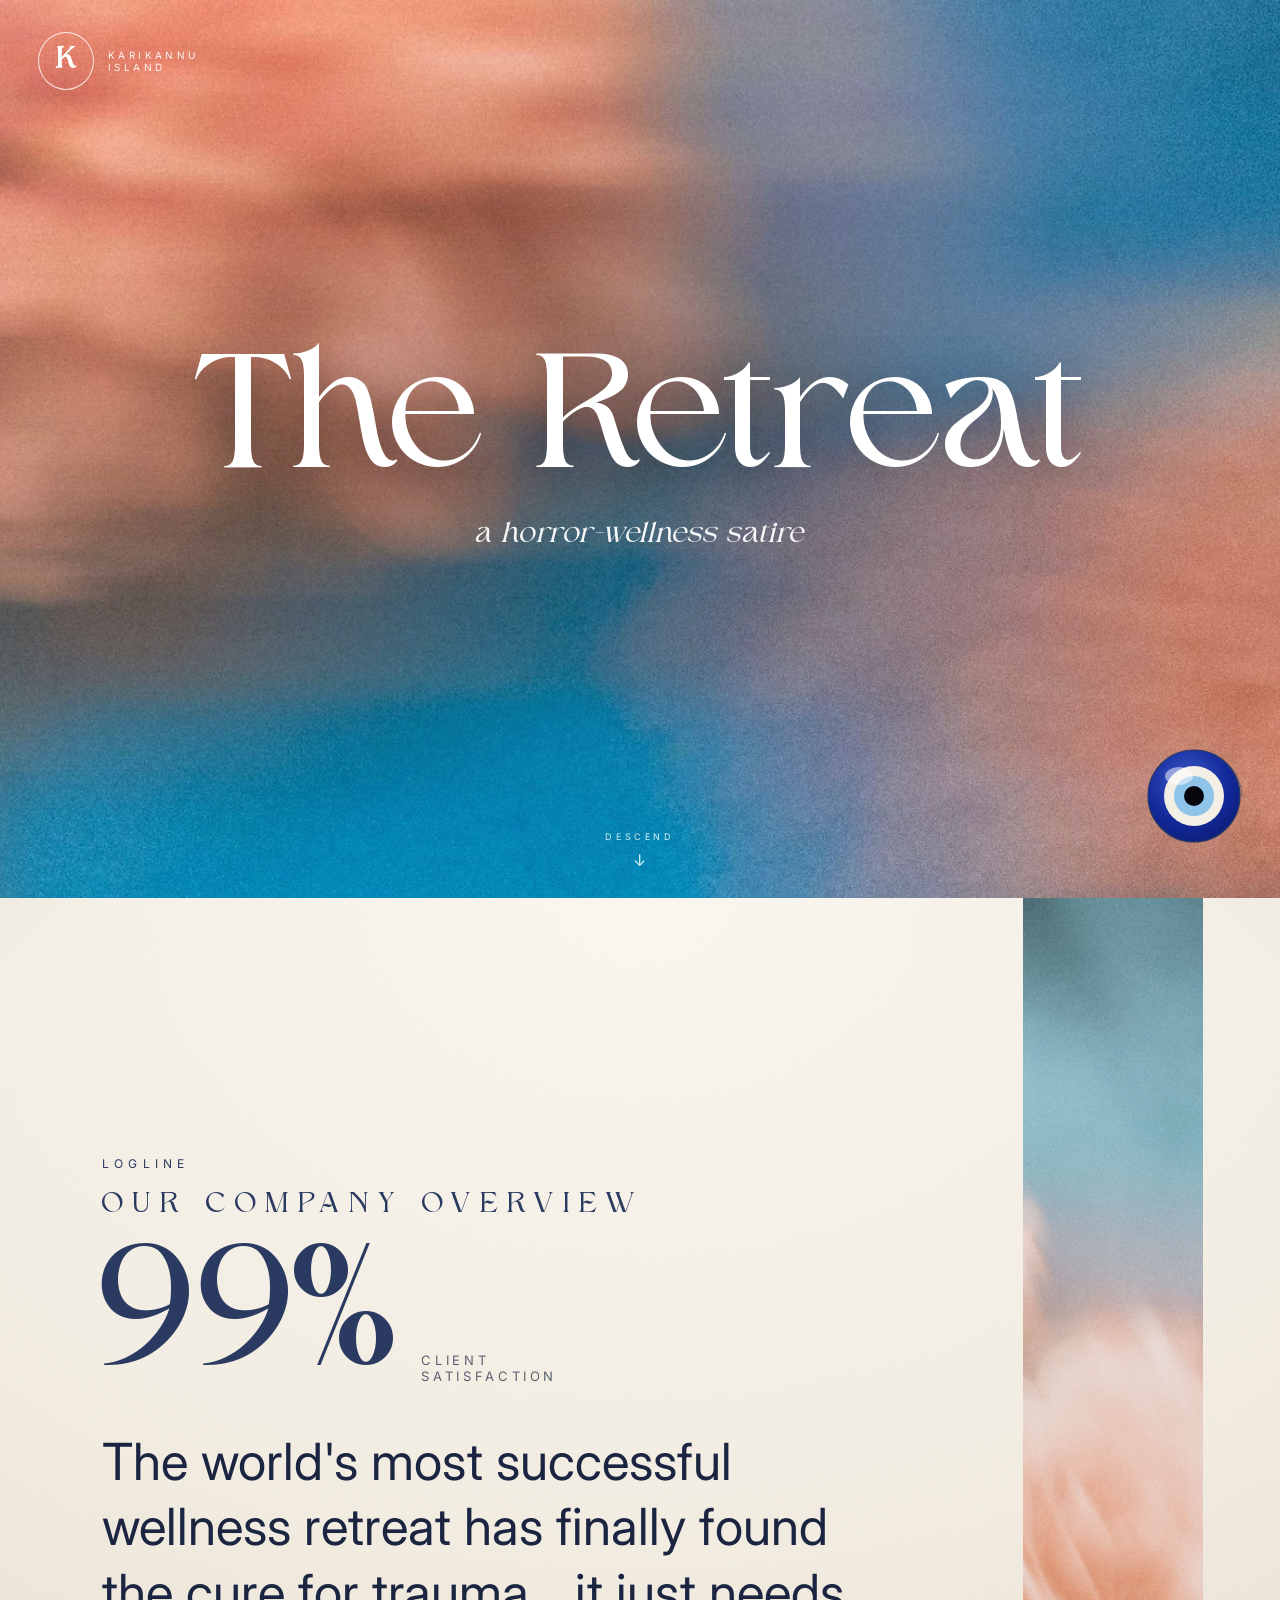
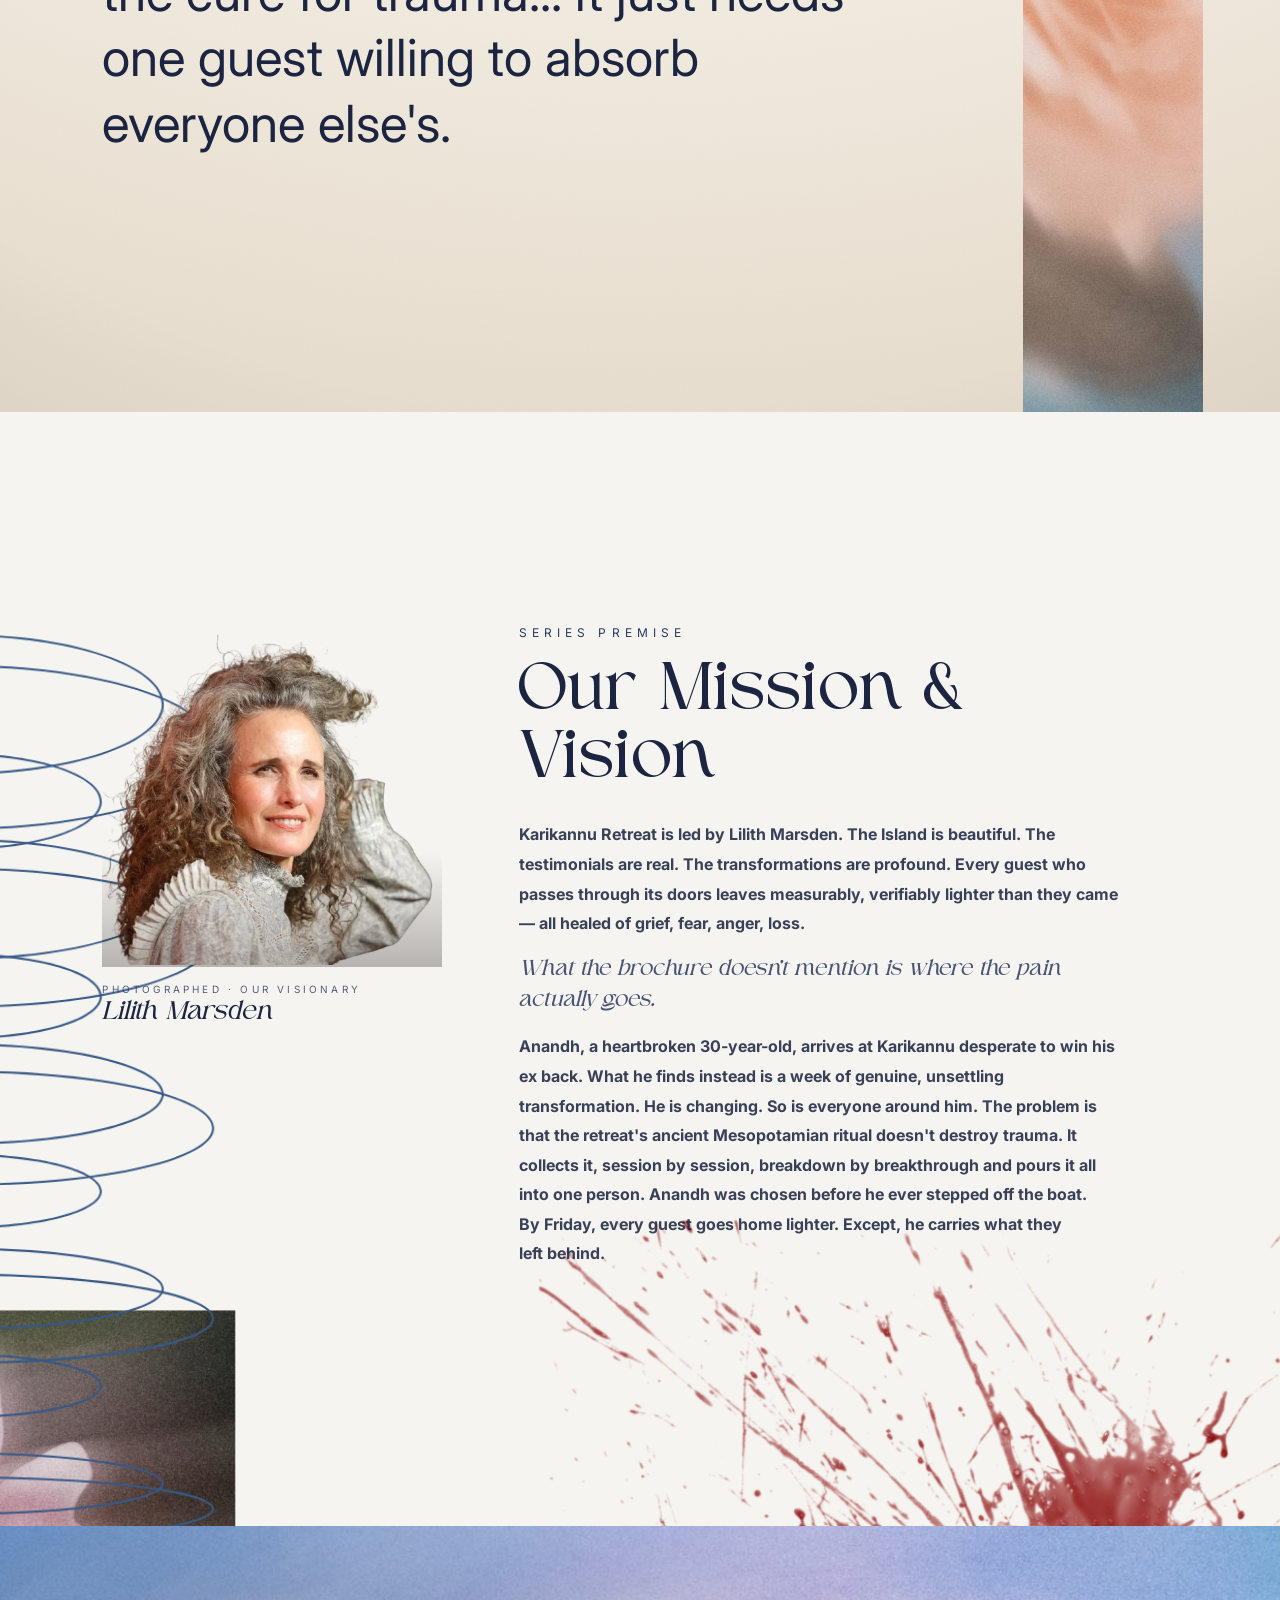
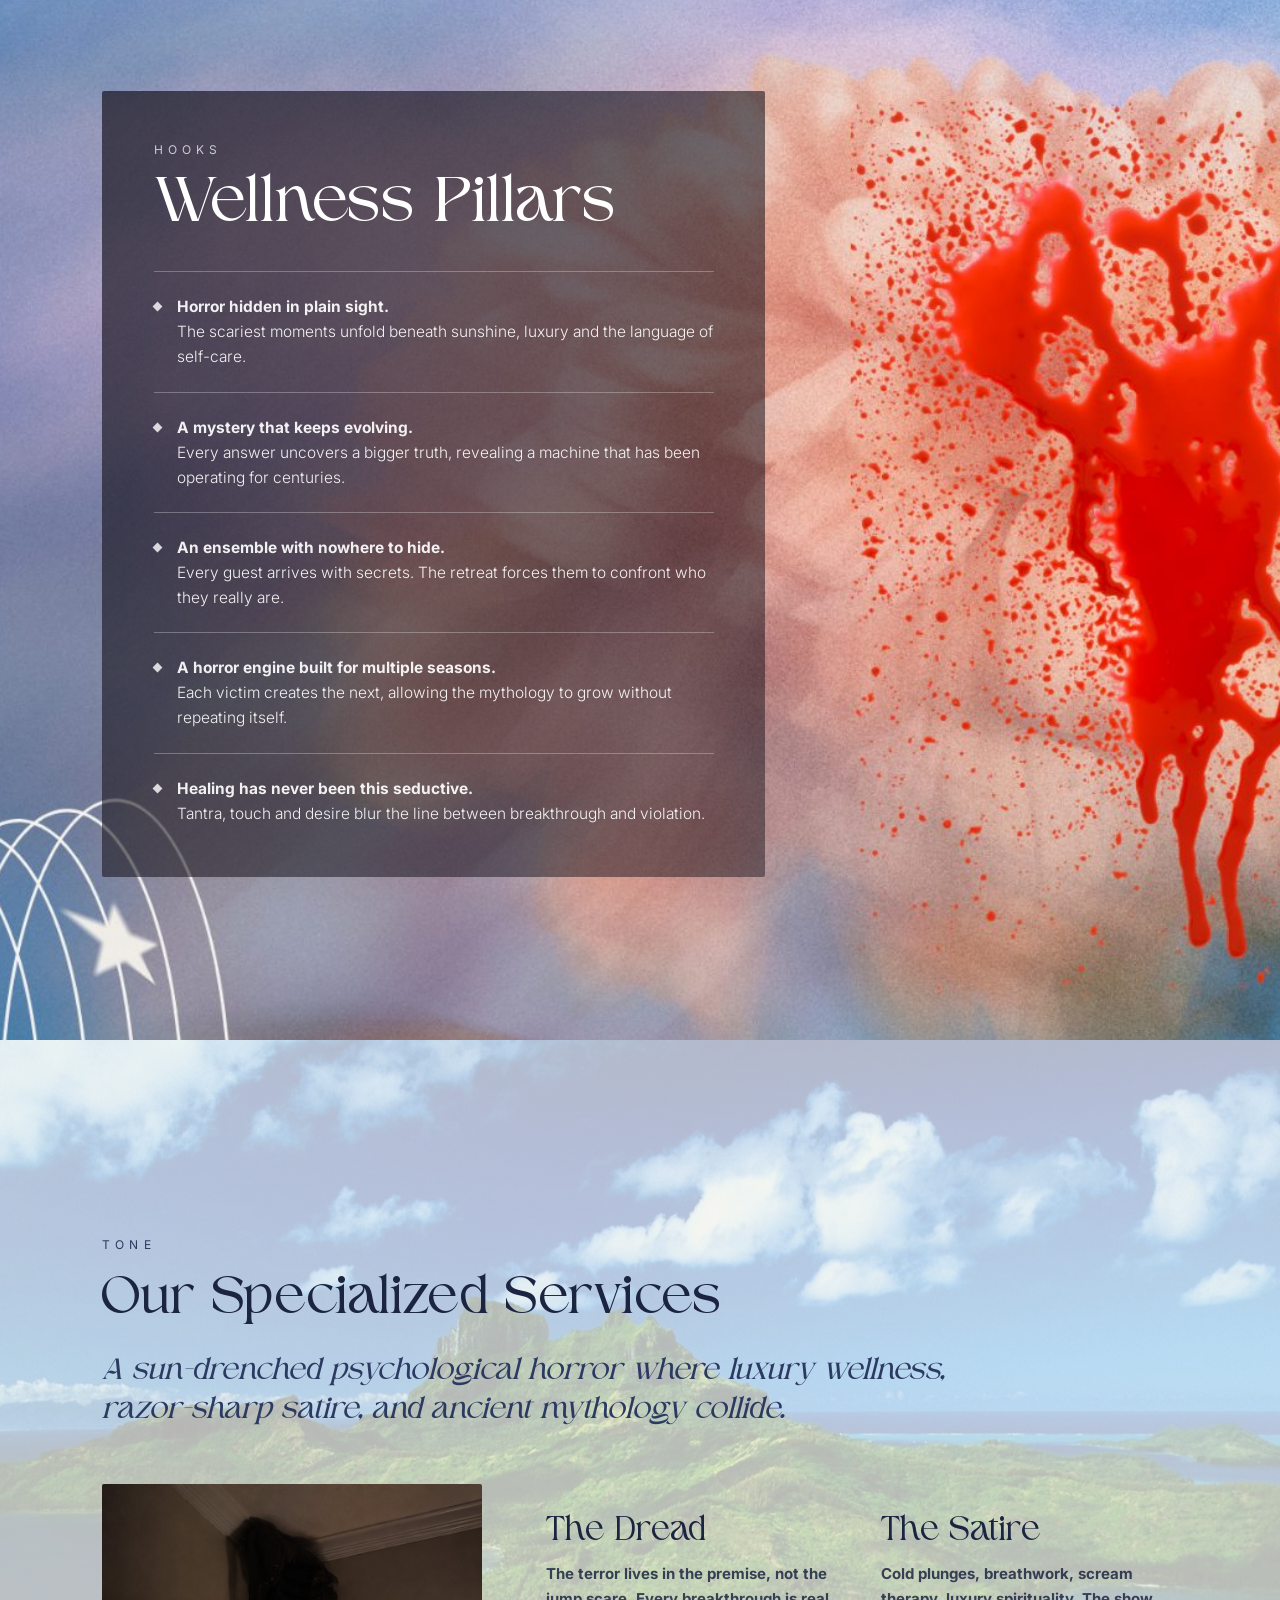
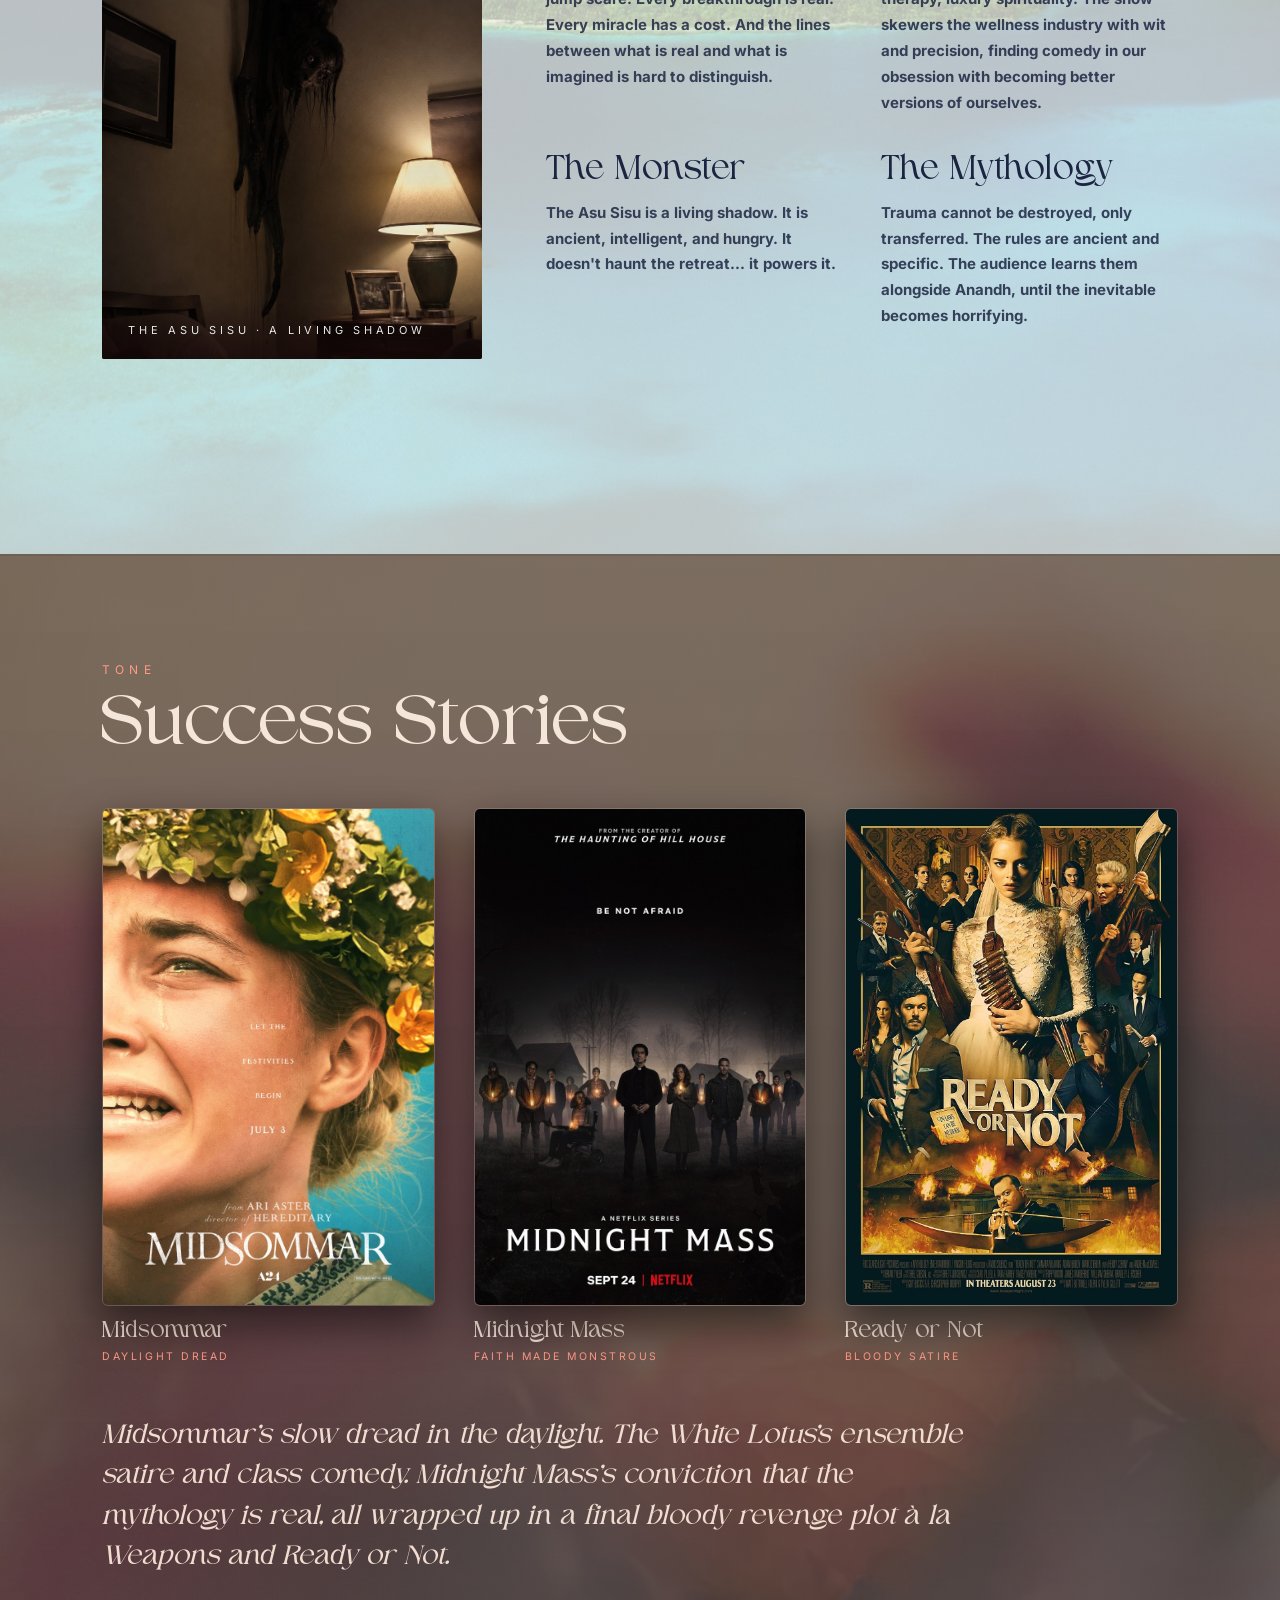
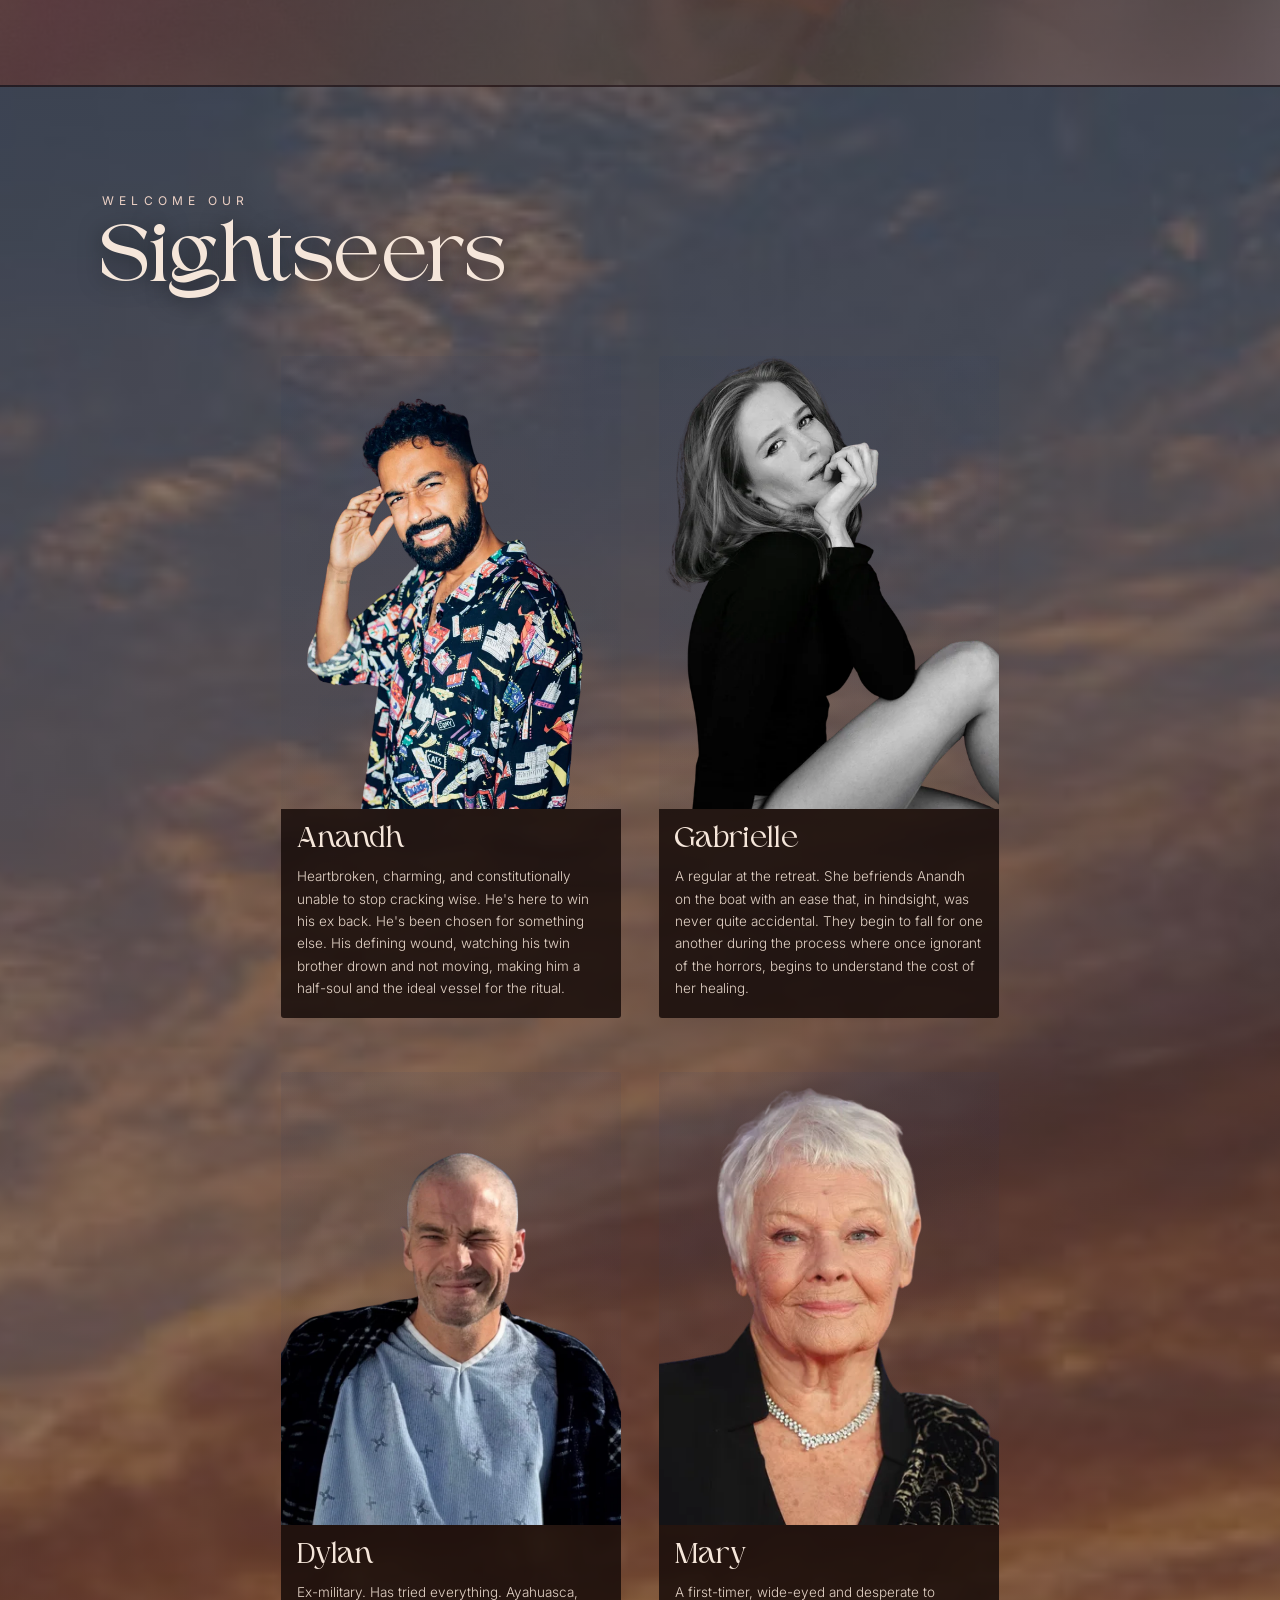
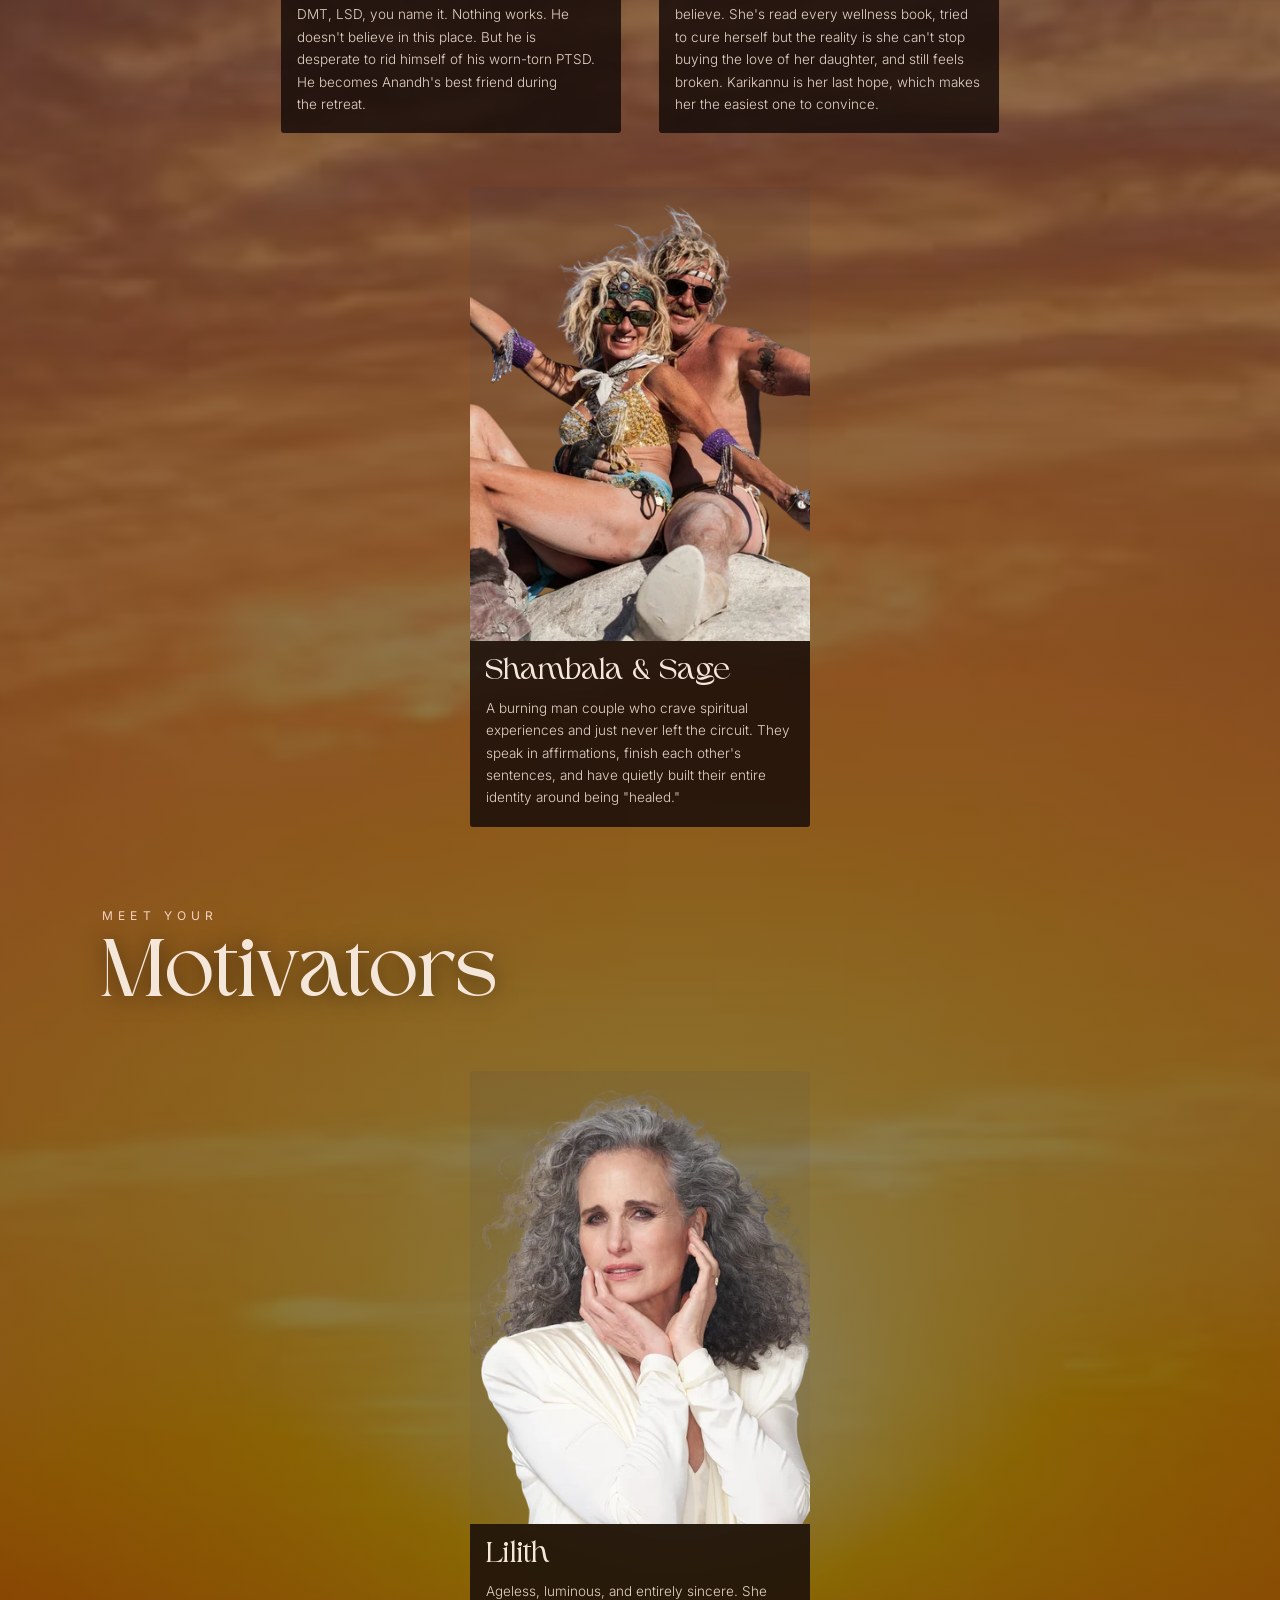
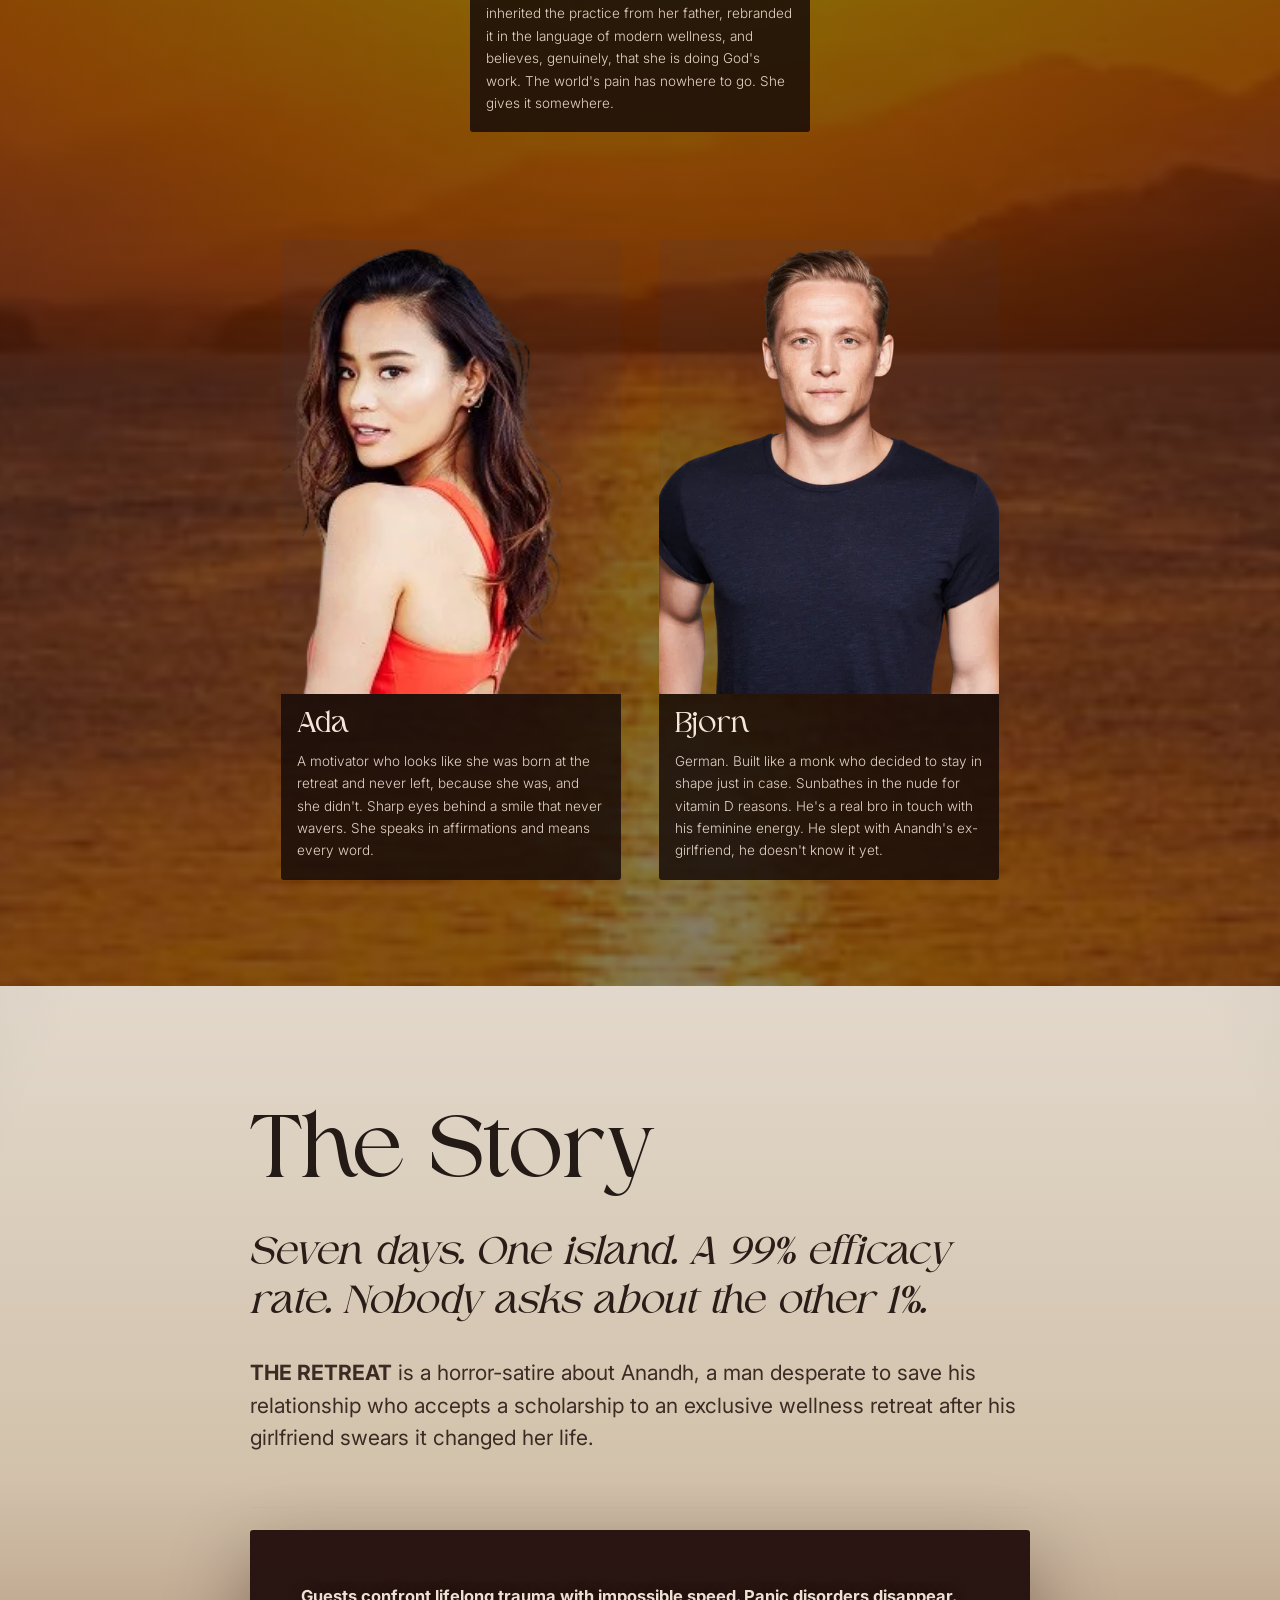
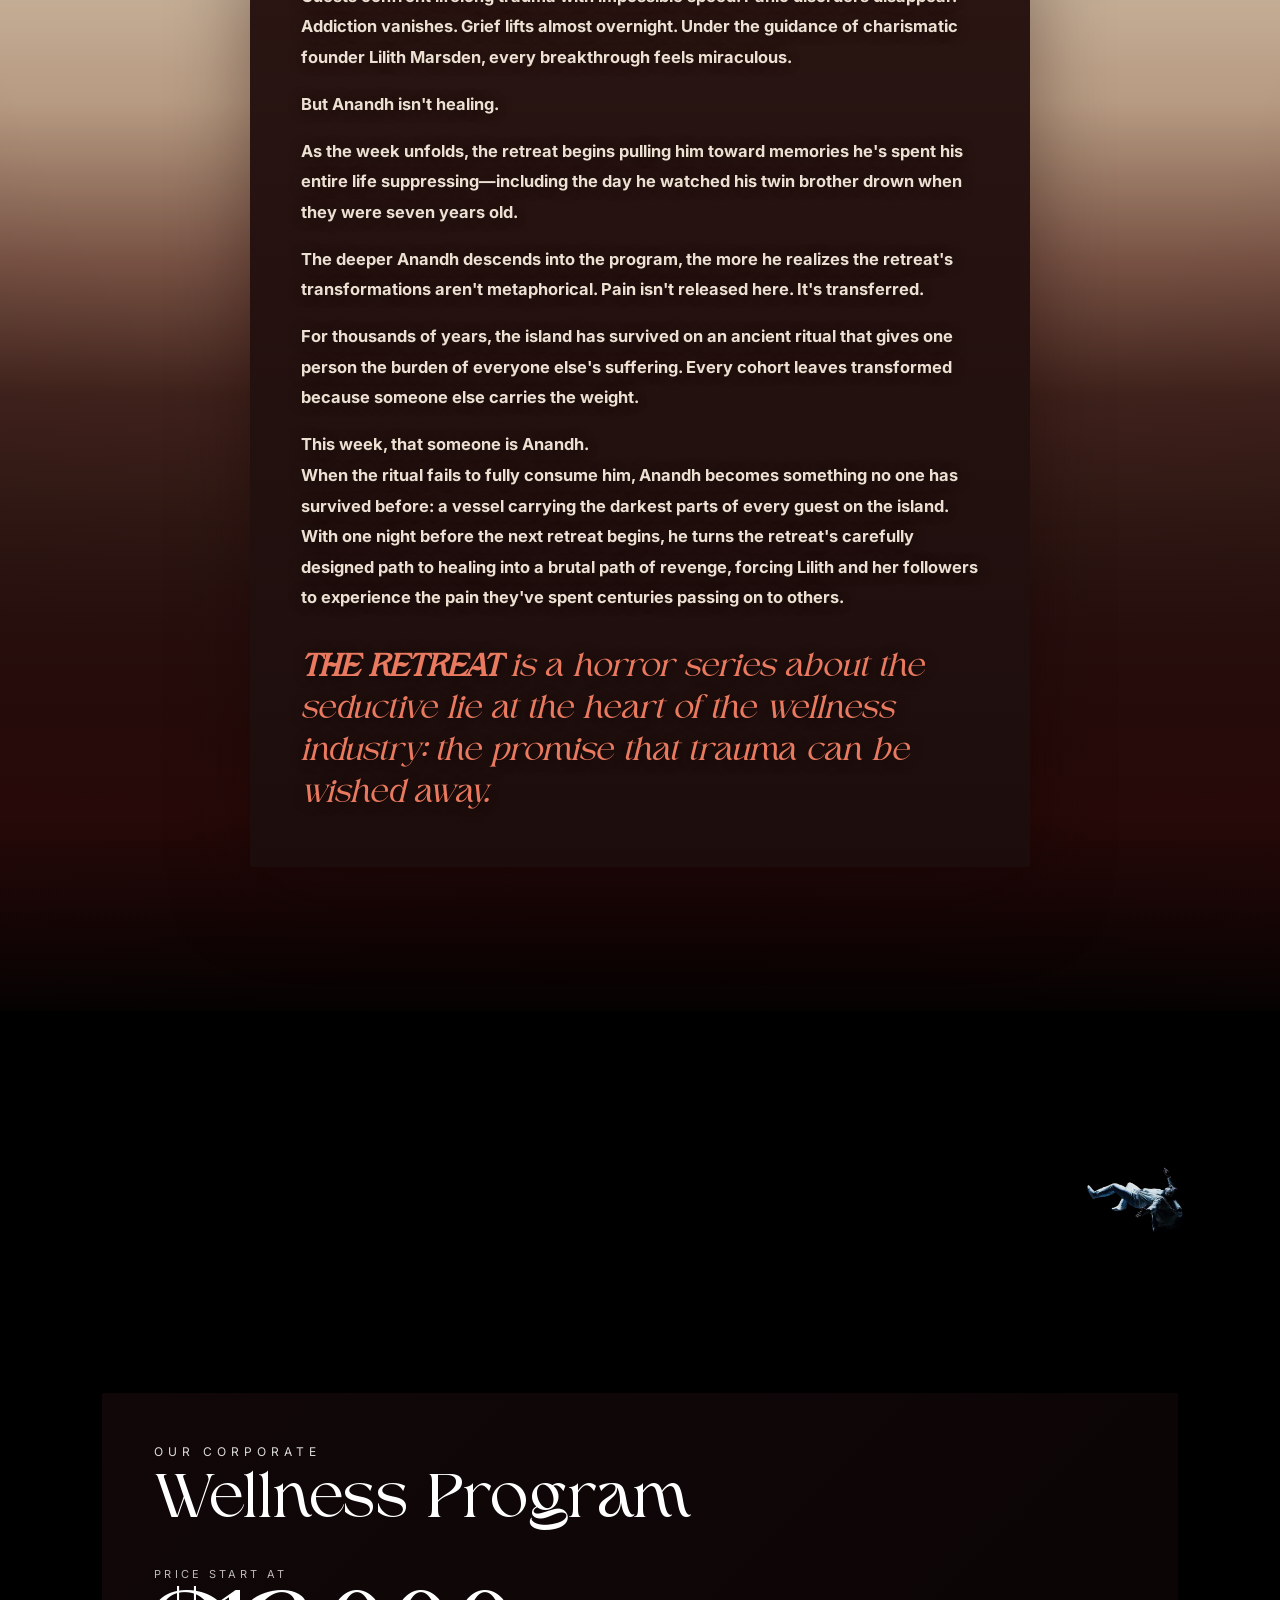
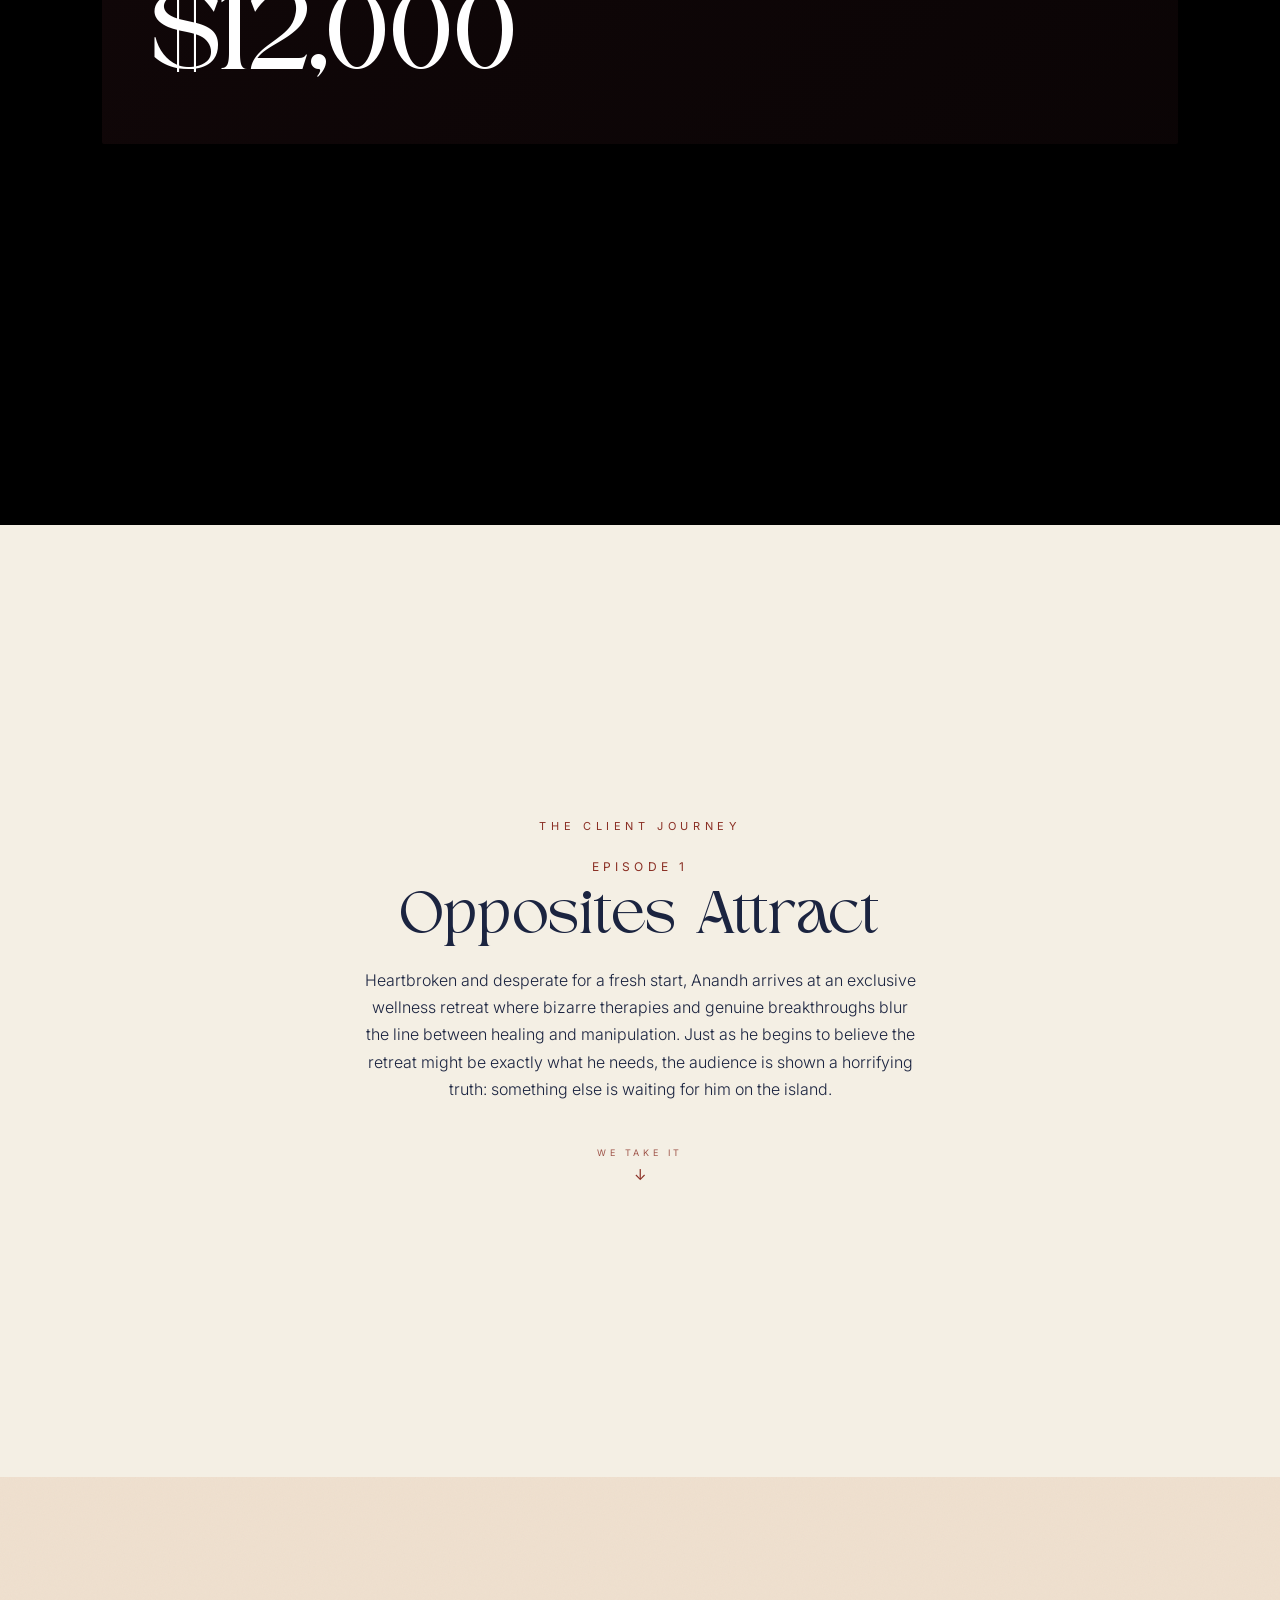
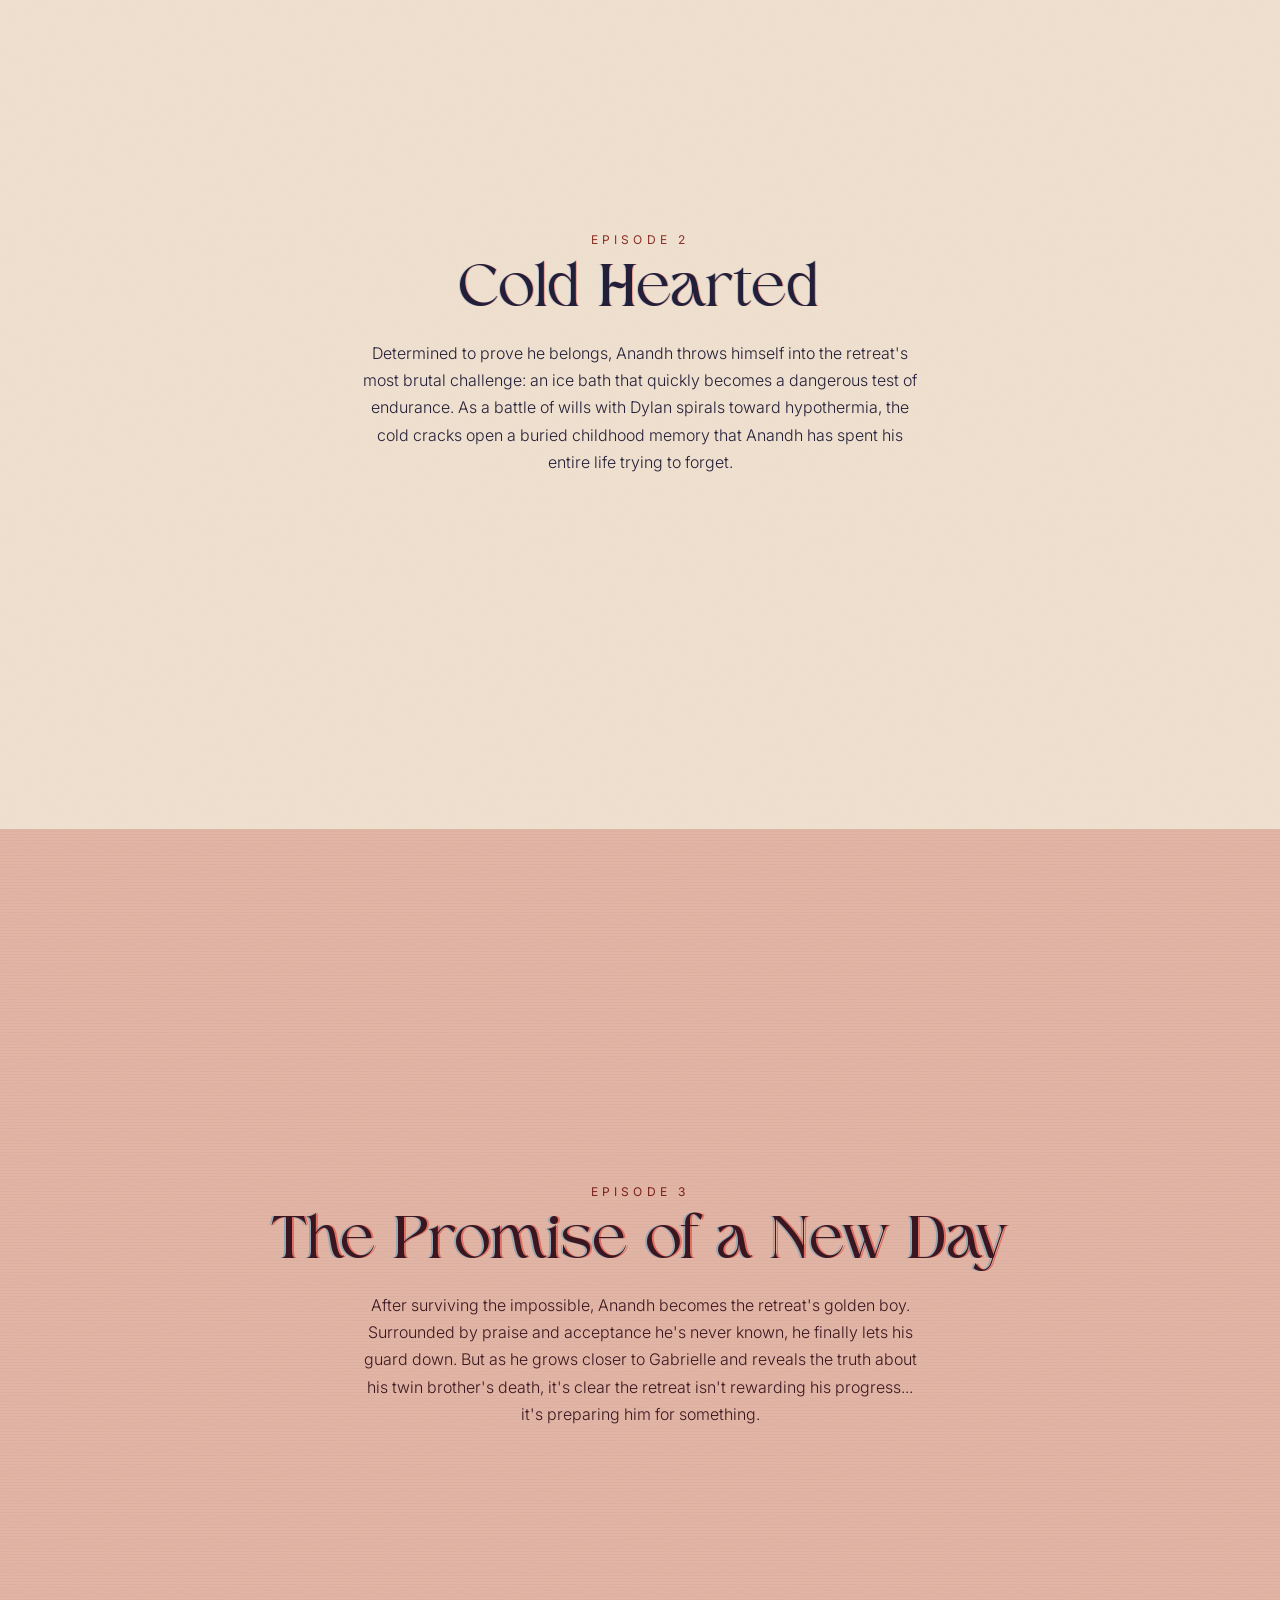
==== site/index.html @ de75176c "Design update v9: drop backdrop-filter sitewide for solid panels, switch photos to WebP, transform-b" ====
<!DOCTYPE html>
<html lang="en">
<head>
<meta charset="utf-8">
<meta name="viewport" content="width=device-width, initial-scale=1">
<title>The Retreat — a horror-wellness satire</title>
<meta name="description" content="The Retreat: a horror-wellness satire. Karikannu Island promises the cure for trauma — it just needs one guest willing to absorb everyone else's.">
<link rel="preconnect" href="https://fonts.googleapis.com">
<link rel="preconnect" href="https://fonts.gstatic.com" crossorigin>
<link href="https://fonts.googleapis.com/css2?family=Inter:wght@300;400;500;600&display=swap" rel="stylesheet">
<link rel="stylesheet" href="css/style.css">
</head>
<body>

<div id="page" style="position:relative; overflow-x:hidden; font-family:'Inter',sans-serif; color:var(--ink); --ink:#1b2440; --accent:#2b3a60; --line:rgba(43,58,96,0.22);">

  <!-- ATMOSPHERE (all behind sections; images stay pristine) -->
  <div data-bg style="position:fixed; inset:0; z-index:-10; background:#f6f4f0;"></div>
  <div data-glow style="position:fixed; inset:0; z-index:-9; pointer-events:none; opacity:0; background:radial-gradient(130% 100% at 50% 78%, rgba(190,26,22,.62), transparent 66%);"></div>
  <div data-progress style="position:fixed; top:0; left:0; height:3px; width:100%; transform:scaleX(0); transform-origin:left center; z-index:60; background:linear-gradient(90deg, #2b3a60, #8a1414 58%, #e6231a); box-shadow:0 0 12px rgba(230,30,20,.5); transition:transform .12s linear; pointer-events:none;"></div>
  <div data-grain style="position:fixed; inset:0; z-index:-8; pointer-events:none; opacity:.09; background-image:url(&quot;data:image/svg+xml,%3Csvg xmlns='http://www.w3.org/2000/svg' width='140' height='140'%3E%3Cfilter id='n'%3E%3CfeTurbulence type='fractalNoise' baseFrequency='0.85' numOctaves='2'/%3E%3C/filter%3E%3Crect width='100%25' height='100%25' filter='url(%23n)' opacity='0.55'/%3E%3C/svg%3E&quot;);"></div>

  <!-- FIXED EVIL-EYE : spiral rings + star, pupil tracks cursor, escalates to blood -->
  <div data-eyewrap style="position:fixed; right:26px; bottom:26px; z-index:50; display:flex; flex-direction:column; align-items:center; gap:8px; pointer-events:none;">
    <svg data-eye viewBox="0 0 120 120" width="120" height="120" style="display:block; overflow:visible;">
      <defs>
        <clipPath id="ret2-disc"><circle cx="60" cy="60" r="46"></circle></clipPath>
        <radialGradient id="ret2-cobalt" cx="0.42" cy="0.34" r="0.9">
          <stop offset="0" stop-color="#3d59cc"></stop>
          <stop offset="0.5" stop-color="#12299a"></stop>
          <stop offset="1" stop-color="#0a1560"></stop>
        </radialGradient>
        <radialGradient id="ret2-cobaltred" cx="0.42" cy="0.34" r="0.9">
          <stop offset="0" stop-color="#8a1414"></stop>
          <stop offset="0.5" stop-color="#4d0a0a"></stop>
          <stop offset="1" stop-color="#260404"></stop>
        </radialGradient>
      </defs>
      <!-- faint spiral orbit (deck motif), escalates -->
      <g data-eyespin style="transform-origin:60px 60px; animation:ret2-spin 120s linear infinite; opacity:0.5;">
        <path d="M65.00 60.00 L65.14 60.50 L65.23 61.02 L65.27 61.57 L65.24 62.13 L65.16 62.71 L65.01 63.28 L64.80 63.86 L64.52 64.42 L64.18 64.96 L63.78 65.48 L63.31 65.96 L62.79 66.40 L62.21 66.80 L61.58 67.14 L60.90 67.43 L60.18 67.64 L59.43 67.79 L58.66 67.86 L57.86 67.86 L57.05 67.77 L56.24 67.60 L55.44 67.34 L54.65 67.00 L53.89 66.57 L53.16 66.06 L52.48 65.47 L51.84 64.80 L51.27 64.06 L50.76 63.25 L50.33 62.38 L49.98 61.46 L49.72 60.50 L49.55 59.49 L49.49 58.47 L49.53 57.42 L49.67 56.36 L49.92 55.31 L50.27 54.28 L50.74 53.27 L51.31 52.30 L51.98 51.37 L52.75 50.51 L53.61 49.71 L54.56 48.99 L55.59 48.37 L56.69 47.84 L57.85 47.41 L59.06 47.10 L60.32 46.90 L61.60 46.83 L62.90 46.88 L64.20 47.07 L65.50 47.38 L66.77 47.82 L68.01 48.40 L69.20 49.10 L70.32 49.92 L71.38 50.86 L72.34 51.91 L73.21 53.06 L73.97 54.31 L74.62 55.64 L75.13 57.04 L75.51 58.50 L75.75 60.00 L75.84 61.54 L75.78 63.09 L75.57 64.65 L75.20 66.19 L74.68 67.70 L74.00 69.17 L73.18 70.59 L72.22 71.93 L71.12 73.18 L69.89 74.32 L68.54 75.35 L67.08 76.26 L65.53 77.02 L63.90 77.64 L62.20 78.10 L60.44 78.39 L58.66 78.51 L56.85 78.46 L55.04 78.23 L53.24 77.82 L51.48 77.23 L49.77 76.47 L48.13 75.54 L46.57 74.44 L45.12 73.19 L43.78 71.79 L42.57 70.25 L41.52 68.59 L40.62 66.82 L39.89 64.96 L39.34 63.02 L38.98 61.02 L38.82 58.98 L38.85 56.91 L39.09 54.85 L39.53 52.80 L40.17 50.78 L41.01 48.83 L42.04 46.95 L43.26 45.17 L44.66 43.50 L46.22 41.97 L47.94 40.58 L49.79 39.36 L51.78 38.31 L53.86 37.46 L56.04 36.81 L58.28 36.37 L60.58 36.15 L62.90 36.16 L65.22 36.39 L67.52 36.84 L69.79 37.52 L71.99 38.43 L74.11 39.55 L76.13 40.88 L78.02 42.41 L79.76 44.13 L81.34 46.02 L82.73 48.07 L83.93 50.26 L84.92 52.56 L85.68 54.97 L86.21 57.46 L86.50 60.00 L86.54 62.57 L86.33 65.15 L85.87 67.72 L85.16 70.24 L84.20 72.70 L83.00 75.07 L81.56 77.32 L79.91 79.43 L78.05 81.39 L75.99 83.17 L73.76 84.75 L71.38 86.11 L68.85 87.25 L66.22 88.14 L63.49 88.77 L60.70 89.14 L57.88 89.23 L55.04 89.06 L52.21 88.60 L49.43 87.87 L46.72 86.87 L44.10 85.60 L41.60 84.08 L39.25 82.31 L37.07 80.31 L35.08 78.10 L33.31 75.70 L31.77 73.12 L30.48 70.39 L29.45 67.53 L28.70 64.57 L28.24 61.54 L28.08 58.46 L28.21 55.36 L28.65 52.27 L29.39 49.23 L30.42 46.25 L31.74 43.38 L33.34 40.63 L35.21 38.04 L37.34 35.63 L39.69 33.42 L42.27 31.45 L45.03 29.72 L47.96 28.26 L51.04 27.09 L54.23 26.22 L57.51 25.65 L60.84 25.41 L64.19 25.48 L67.54 25.89 L70.85 26.62 L74.08 27.67 L77.22 29.03 L80.22 30.70 L83.06 32.67 L85.71 34.90 L88.14 37.40 L90.33 40.13 L92.25 43.07 L93.89 46.20 L95.22 49.49 L96.23 52.91 L96.91 56.42 L97.25 60.00 L97.24 63.61 L96.88 67.22 L96.17 70.79 L95.11 74.30 L93.72 77.70 L91.99 80.96 L89.95 84.05 L87.60 86.94 L84.98 89.61 L82.10 92.02 L78.99 94.15 L75.67 95.97 L72.18 97.47 L68.54 98.63 L64.79 99.44 L60.96 99.88 L57.10 99.96 L53.23 99.65 L49.39 98.97 L45.62 97.92 L41.95 96.51 L38.43 94.73 L35.07 92.62 L31.93 90.18 L29.02 87.44 L26.39 84.42 L24.04 81.15 L22.02 77.65 L20.34 73.96 L19.02 70.10 L18.07 66.12 L17.51 62.06 L17.34 57.94 L17.58 53.81 L18.21 49.70 L19.25 45.66 L20.67 41.72 L22.47 37.93 L24.65 34.31 L27.17 30.91 L30.01 27.76 L33.17 24.88 L36.59 22.32 L40.27 20.08 L44.15 18.21 L48.22 16.72 L52.42 15.62 L56.73 14.93 L61.10 14.66 L65.49 14.81 L69.86 15.39 L74.17 16.39 L78.38 17.81 L82.44 19.64 L86.33 21.86 L89.99 24.45 L93.40 27.40 L96.52 30.67 L99.32 34.24 L101.77 38.08 L103.84 42.15 L105.52 46.42 L106.78 50.84 L107.61 55.38 L108.00 60.00" fill="none" stroke="var(--accent)" stroke-width="1" stroke-linecap="round"></path>
      </g>
      <!-- calm nazar bead (blue) -->
      <circle cx="60" cy="60" r="46" fill="url(#ret2-cobalt)"></circle>
      <circle cx="60" cy="60" r="30" fill="#f3efe4"></circle>
      <circle cx="60" cy="60" r="20" fill="#8ec3ea"></circle>
      <!-- evil nazar (blood) crossfades in on scroll -->
      <g data-eyered opacity="0">
        <circle cx="60" cy="60" r="46" fill="url(#ret2-cobaltred)"></circle>
        <circle cx="60" cy="60" r="30" fill="#e7cabf"></circle>
        <circle cx="60" cy="60" r="20" fill="#cc2620"></circle>
      </g>
      <!-- cracks radiate over the iris as it turns evil -->
      <g clip-path="url(#ret2-disc)">
        <g data-veins stroke="#6e0c0c" stroke-width="0.9" fill="none" stroke-linecap="round" opacity="0">
          <path d="M60 60 L33 39"></path>
          <path d="M60 60 L89 41"></path>
          <path d="M60 60 L86 85"></path>
          <path d="M60 60 L35 83"></path>
          <path d="M60 60 L61 29"></path>
          <path d="M60 60 L30 62"></path>
          <path d="M60 60 L91 64"></path>
        </g>
      </g>
      <!-- pupil : follows the cursor, dilates as it turns evil -->
      <g data-pupil="12" style="transition:transform .16s ease-out;">
        <circle data-eyestar cx="60" cy="60" r="10" fill="#06070c" style="transform-origin:60px 60px;"></circle>
      </g>
      <!-- glass sheen + rim -->
      <ellipse cx="45" cy="40" rx="14" ry="9" fill="rgba(255,255,255,0.5)"></ellipse>
      <circle cx="60" cy="60" r="46" fill="none" stroke="var(--accent)" stroke-width="1.2"></circle>
    </svg>
    <div data-eyelabel style="font-family:'Inter',sans-serif; font-size:8px; letter-spacing:.4em; text-transform:uppercase; color:var(--accent); opacity:0;">it watches</div>
  </div>

  <!-- ░░ 01 · COVER ░░ -->
  <section data-screen-label="01 Cover" style="position:relative; min-height:100vh; display:flex; align-items:center; justify-content:center; overflow:hidden;">
    <img src="assets/hero-opt.jpg" alt="" style="position:absolute; inset:0; width:100%; height:100%; object-fit:cover;">
    <div style="position:absolute; inset:0; background:radial-gradient(80% 70% at 50% 50%, rgba(24,20,32,.32), rgba(24,20,32,.05) 60%, transparent 78%);"></div>
    <!-- K logo mark, top-left -->
    <div style="position:absolute; top:32px; left:38px; z-index:3; display:flex; align-items:center; gap:14px;">
      <span style="display:flex; align-items:center; justify-content:center; width:54px; height:54px; border:1.4px solid rgba(255,255,255,.82); border-radius:50%; font-family:'Higuen',serif; font-weight:600; font-size:31px; color:#fff; line-height:1; padding-bottom:2px;">K</span>
      <span style="font-family:'Inter',sans-serif; font-size:10px; letter-spacing:.34em; text-transform:uppercase; color:rgba(255,255,255,.9);">Karikannu<br>island</span>
    </div>
    <div data-reveal style="position:relative; z-index:2; text-align:center; padding:24px; color:#fff;">
      <h1 style="font-family:'Higuen',serif; font-weight:500; font-size:clamp(64px,13vw,168px); line-height:.9; margin:0; text-shadow:0 3px 40px rgba(20,14,24,.4);">The Retreat</h1>
      <div style="font-family:'Higuen',serif; font-style:italic; font-size:clamp(18px,2.6vw,28px); letter-spacing:.02em; margin-top:20px; color:rgba(255,255,255,.94);">a horror-wellness satire</div>
    </div>
    <div style="position:absolute; bottom:30px; left:50%; transform:translateX(-50%); z-index:2; display:flex; flex-direction:column; align-items:center; gap:8px; animation:ret2-drift 2.6s ease-in-out infinite; color:#fff;">
      <span style="font-family:'Inter',sans-serif; font-size:9px; letter-spacing:.4em; text-transform:uppercase; opacity:.85;">DESCEND</span>
      <span style="font-size:16px; opacity:.85;">↓</span>
    </div>
  </section>

  <!-- ░░ 02 · OUR COMPANY OVERVIEW ░░ -->
  <section data-screen-label="02 Overview" style="position:relative; min-height:100vh; display:flex; align-items:center; padding:clamp(90px,12vh,150px) 8vw; background:radial-gradient(120% 100% at 50% 0%, #faf7f1 0%, #f2ece1 60%, #e7ddce 100%);">
    <div style="position:absolute; top:0; right:6vw; width:min(20vw,180px); height:100%; overflow:hidden; opacity:.9;">
      <img src="assets/floral-peach-tall-opt.jpg" alt="" style="width:100%; height:100%; object-fit:cover;">
    </div>
    <div style="position:absolute; inset:0; z-index:0; pointer-events:none; background:radial-gradient(120% 95% at 50% 45%, transparent 58%, rgba(40,22,20,.13));"></div>
    <div style="position:absolute; inset:0; z-index:0; pointer-events:none; mix-blend-mode:multiply; opacity:.05; background-image:url(&quot;data:image/svg+xml,%3Csvg xmlns='http://www.w3.org/2000/svg' width='140' height='140'%3E%3Cfilter id='n'%3E%3CfeTurbulence type='fractalNoise' baseFrequency='0.85' numOctaves='2'/%3E%3C/filter%3E%3Crect width='100%25' height='100%25' filter='url(%23n)' opacity='0.55'/%3E%3C/svg%3E&quot;);"></div>
    <div data-reveal style="max-width:760px; position:relative; z-index:1;">
      <div style="font-family:'Inter',sans-serif; font-size:12px; letter-spacing:.42em; text-transform:uppercase; color:var(--accent); margin-bottom:18px;">Logline</div>
      <div style="font-family:Higuen; font-size:clamp(18px,4.4vw,30px); letter-spacing:.3em; text-transform:uppercase; color:var(--accent); margin-bottom:28px;">Our Company Overview</div>
      <div style="display:flex; align-items:baseline; gap:22px; margin-bottom:34px; flex-wrap:wrap;">
        <span style="font-family:'Higuen',serif; font-weight:500; font-size:clamp(90px,14vw,180px); line-height:.82; color:var(--accent);">99%</span>
        <span style="font-family:'Inter',sans-serif; font-size:13px; letter-spacing:.28em; text-transform:uppercase; color:var(--ink); opacity:.7;">Client<br>Satisfaction</span>
      </div>
      <p style="font-family:'Inter',sans-serif; font-weight:400; font-size:clamp(28px,4vw,52px); line-height:1.28; margin:0; color:var(--ink); text-wrap:pretty;">The world's most successful wellness retreat has finally found the cure for trauma... it just needs one guest willing to absorb everyone else's.</p>
    </div>
  </section>

  <!-- ░░ 03 · OUR MISSION & VISION ░░ -->
  <section data-screen-label="03 Mission" style="position:relative; min-height:100vh; display:flex; align-items:center; padding:clamp(90px,12vh,150px) 8vw; background:url(&quot;img/mission-bg.png&quot;) center / cover no-repeat;">
    <div data-reveal style="display:flex; gap:clamp(40px,6vw,84px); align-items:flex-start; flex-wrap:wrap; max-width:1160px; margin:0 auto; width:100%; position:relative;">
      <div style="flex:0 0 auto; width:min(80vw,340px);">
        <div style="position:relative;">
          <img src="img/lilith-portrait.webp" alt="Lilith Marsden" style="width:100%; display:block; border-radius:2px;">
          <div style="position:absolute; left:0; bottom:-2px; width:100%; height:34%; background:linear-gradient(to top, rgba(20,10,12,.28), transparent);"></div>
        </div>
        <div style="margin-top:18px;">
          <div style="font-family:'Inter',sans-serif; font-size:10px; letter-spacing:.32em; text-transform:uppercase; color:var(--accent); opacity:.8;">Photographed · Our Visionary</div>
          <div style="font-family:'Higuen',serif; font-style:italic; font-size:26px; color:var(--ink); margin-top:4px;">Lilith Marsden</div>
        </div>
      </div>
      <div style="flex:1 1 420px; min-width:min(100%,300px);">
        <div style="font-family:'Inter',sans-serif; font-size:12px; letter-spacing:.42em; text-transform:uppercase; color:var(--accent); margin-bottom:18px;">Series Premise</div>
        <h2 style="font-family:'Higuen',serif; font-weight:500; font-size:clamp(38px,5.4vw,68px); line-height:1; margin:0 0 26px; color:var(--ink);">Our Mission &amp; Vision</h2>
        <div style="font-family:'Inter',sans-serif; font-weight:300; font-size:16px; line-height:1.85; color:var(--ink); opacity:.86; display:flex; flex-direction:column; gap:16px; max-width:600px; text-wrap:pretty;">
          <p style="margin:0;"><b>Karikannu Retreat is led by Lilith Marsden. The Island is beautiful. The testimonials are real. The transformations are profound. Every guest who passes through its doors leaves measurably, verifiably lighter than they came — all healed of grief, fear, anger, loss.</b></p>
          <p style="margin:0; font-family:'Higuen',serif; font-style:italic; font-size:22px; line-height:1.4; opacity:1; color:var(--accent);">What the brochure doesn't mention is where the pain actually goes.</p>
          <p style="margin:0;"><b>Anandh, a heartbroken 30-year-old, arrives at Karikannu desperate to win his ex back. What he finds instead is a week of genuine, unsettling transformation. He is changing. So is everyone around him. The problem is that the retreat's ancient Mesopotamian ritual doesn't destroy trauma. It collects it, session by session, breakdown by breakthrough and pours it all into one person. Anandh was chosen before he ever stepped off the boat. By Friday, every guest goes home lighter. Except, he carries what they left behind.</b></p>
          <p style="margin:0;"><br></p>
        </div>
      </div>
    </div>
  </section>

  <!-- ░░ 04 · WELLNESS PILLARS (full-bleed) ░░ -->
  <section data-screen-label="04 Pillars" style="position:relative; min-height:100vh; display:flex; align-items:center; padding:clamp(90px,12vh,150px) 8vw; overflow:hidden;">
    <img src="assets/bloodyone-opt.jpg" alt="" style="position:absolute; inset:0; width:100%; height:100%; object-fit:cover;">
    <div data-reveal style="position:relative; z-index:2; max-width:640px; background:linear-gradient(135deg, rgba(20,16,26,.68), rgba(20,16,26,.46)); padding:clamp(34px,4vw,54px); border-radius:2px; color:#fff;">
      <div style="font-family:'Inter',sans-serif; font-size:12px; letter-spacing:.42em; text-transform:uppercase; color:rgba(255,255,255,.72); margin-bottom:16px;">HOOKS</div>
      <h2 style="font-family:'Higuen',serif; font-weight:500; font-size:clamp(38px,5.4vw,64px); line-height:1; margin:0 0 34px;">Wellness Pillars</h2>
      <div style="display:flex; flex-direction:column; gap:22px; max-width:560px;">
        <div style="display:flex; gap:16px; align-items:flex-start; padding-top:22px; border-top:1px solid rgba(255,255,255,.28);">
          <span style="flex:0 0 auto; width:7px; height:7px; margin-top:9px; transform:rotate(45deg); background:rgba(255,255,255,.8);"></span>
          <p style="margin:0; font-family:'Inter',sans-serif; font-weight:300; font-size:15.5px; line-height:1.62; color:rgba(255,255,255,.92); text-wrap:pretty;"><strong>Horror hidden in plain sight.</strong><br>The scariest moments unfold beneath sunshine, luxury and the language of self-care.</p>
        </div>
        <div style="display:flex; gap:16px; align-items:flex-start; padding-top:22px; border-top:1px solid rgba(255,255,255,.28);">
          <span style="flex:0 0 auto; width:7px; height:7px; margin-top:9px; transform:rotate(45deg); background:rgba(255,255,255,.8);"></span>
          <p style="margin:0; font-family:'Inter',sans-serif; font-weight:300; font-size:15.5px; line-height:1.62; color:rgba(255,255,255,.92); text-wrap:pretty;"><strong>A mystery that keeps evolving.</strong><br>Every answer uncovers a bigger truth, revealing a machine that has been operating for centuries.</p>
        </div>
        <div style="display:flex; gap:16px; align-items:flex-start; padding-top:22px; border-top:1px solid rgba(255,255,255,.28);">
          <span style="flex:0 0 auto; width:7px; height:7px; margin-top:9px; transform:rotate(45deg); background:rgba(255,255,255,.8);"></span>
          <p style="margin:0; font-family:'Inter',sans-serif; font-weight:300; font-size:15.5px; line-height:1.62; color:rgba(255,255,255,.92); text-wrap:pretty;"><strong>An ensemble with nowhere to hide.</strong><br>Every guest arrives with secrets. The retreat forces them to confront who they really are.</p>
        </div>
        <div style="display:flex; gap:16px; align-items:flex-start; padding-top:22px; border-top:1px solid rgba(255,255,255,.28);">
          <span style="flex:0 0 auto; width:7px; height:7px; margin-top:9px; transform:rotate(45deg); background:rgba(255,255,255,.8);"></span>
          <p style="margin:0; font-family:'Inter',sans-serif; font-weight:300; font-size:15.5px; line-height:1.62; color:rgba(255,255,255,.92); text-wrap:pretty;"><strong>A horror engine built for multiple seasons.</strong><br>Each victim creates the next, allowing the mythology to grow without repeating itself.</p>
        </div>
        <div style="display:flex; gap:16px; align-items:flex-start; padding-top:22px; border-top:1px solid rgba(255,255,255,.28);">
          <span style="flex:0 0 auto; width:7px; height:7px; margin-top:9px; transform:rotate(45deg); background:rgba(255,255,255,.8);"></span>
          <p style="margin:0; font-family:'Inter',sans-serif; font-weight:300; font-size:15.5px; line-height:1.62; color:rgba(255,255,255,.92); text-wrap:pretty;"><strong>Healing has never been this seductive.</strong><br>Tantra, touch and desire blur the line between breakthrough and violation.</p>
        </div>
      </div>
    </div>
  </section>

  <!-- ░░ 05 · OUR SPECIALIZED SERVICES ░░ -->
  <section data-screen-label="05 Services" style="position:relative; min-height:100vh; display:flex; flex-direction:column; justify-content:center; padding:clamp(90px,12vh,150px) 8vw; background:linear-gradient(rgba(246,244,240,.72), rgba(246,244,240,.78)), url(&quot;img/services-bg.jpg&quot;) center / cover no-repeat;">
    <div data-reveal style="max-width:1160px; margin:0 auto; width:100%;">
      <div style="max-width:940px; margin-bottom:clamp(42px,6vh,62px);">
        <div style="font-family:'Inter',sans-serif; font-size:12px; letter-spacing:.42em; text-transform:uppercase; color:var(--accent); margin-bottom:18px;">Tone</div>
        <p style="font-family:'Higuen',serif; font-weight:500; font-size:clamp(30px,4.4vw,54px); line-height:1.12; margin:0 0 22px; color:var(--ink); text-wrap:pretty;">Our Specialized Services</p>
        <p style="font-family:'Higuen',serif; font-style:italic; font-size:clamp(20px,2.6vw,30px); line-height:1.3; margin:0; color:var(--accent); text-wrap:pretty;">A sun-drenched psychological horror where luxury wellness, razor-sharp satire, and ancient mythology collide.</p>
      </div>

      <div style="display:flex; gap:clamp(36px,5vw,72px); align-items:center; flex-wrap:wrap;">
        <div style="flex:0 1 380px; min-width:min(100%,300px);">
          <div style="position:relative; width:100%; aspect-ratio:1122 / 1402; overflow:hidden; border-radius:2px;">
            <img src="assets/asu-sisu-opt.jpg" alt="The Asu Sisu" style="width:100%; height:100%; object-fit:cover; object-position:center; display:block;">
            <div style="position:absolute; left:0; bottom:0; width:100%; padding:22px 26px; background:linear-gradient(to top, rgba(24,8,8,.72), transparent);">
              <div style="font-family:'Inter',sans-serif; font-size:11px; letter-spacing:.34em; text-transform:uppercase; color:rgba(255,255,255,.9);">The Asu Sisu · A living shadow</div>
            </div>
          </div>
        </div>

        <div style="flex:1 1 420px; min-width:min(100%,260px); display:grid; grid-template-columns:repeat(auto-fit,minmax(min(100%,210px),1fr)); gap:clamp(26px,3vw,44px); align-content:center;">
          <div style="display:flex; flex-direction:column; gap:12px;">
            <div style="font-family:'Higuen',serif; font-size:clamp(26px,3vw,34px); line-height:1; color:var(--ink);">The Dread</div>
            <div style="font-family:'Inter',sans-serif; font-weight:300; font-size:15px; line-height:1.72; color:var(--ink); opacity:.84; text-wrap:pretty;"><b>The terror lives in the premise, not the jump scare. Every breakthrough is real. Every miracle has a cost. And the lines between what is real and what is imagined is hard to distinguish.</b></div>
          </div>
          <div style="display:flex; flex-direction:column; gap:12px;">
            <div style="font-family:'Higuen',serif; font-size:clamp(26px,3vw,34px); line-height:1; color:var(--ink);">The Satire</div>
            <div style="font-family:'Inter',sans-serif; font-weight:300; font-size:15px; line-height:1.72; color:var(--ink); opacity:.84; text-wrap:pretty;"><b>Cold plunges, breathwork, scream therapy, luxury spirituality. The show skewers the wellness industry with wit and precision, finding comedy in our obsession with becoming better versions of ourselves.</b></div>
          </div>
          <div style="display:flex; flex-direction:column; gap:12px;">
            <div style="font-family:'Higuen',serif; font-size:clamp(26px,3vw,34px); line-height:1; color:var(--ink);">The Monster</div>
            <div style="font-family:'Inter',sans-serif; font-weight:300; font-size:15px; line-height:1.72; color:var(--ink); opacity:.84; text-wrap:pretty;"><b>The Asu Sisu is a living shadow. It is ancient, intelligent, and hungry. It doesn't haunt the retreat... it powers it.</b></div>
          </div>
          <div style="display:flex; flex-direction:column; gap:12px;">
            <div style="font-family:'Higuen',serif; font-size:clamp(26px,3vw,34px); line-height:1; color:var(--ink);">The Mythology</div>
            <div style="font-family:'Inter',sans-serif; font-weight:300; font-size:15px; line-height:1.72; color:var(--ink); opacity:.84; text-wrap:pretty;"><b>Trauma cannot be destroyed, only transferred. The rules are ancient and specific. The audience learns them alongside Anandh, until the inevitable becomes horrifying.</b></div>
          </div>
        </div>
      </div>
    </div>
  </section>

  <!-- ░░ 09 · IMPACT AND SUCCESS STORIES ░░ -->
  <section data-screen-label="09 Impact" style="position:relative; min-height:100vh; display:flex; align-items:center; padding:clamp(90px,12vh,150px) 8vw; overflow:hidden;">
    <div style="position:absolute; inset:0; opacity:.5;"><img src="assets/floral-redroses.webp" alt="" style="width:100%; height:100%; object-fit:cover;"></div>
    <div style="position:absolute; inset:0; z-index:1; pointer-events:none; background:linear-gradient(180deg, rgba(24,8,10,.55), rgba(24,8,10,.64));"></div>
    <div data-reveal style="position:relative; z-index:2; max-width:1080px; margin:0 auto; width:100%;">
      <div style="font-family:'Inter',sans-serif; font-size:12px; letter-spacing:.42em; text-transform:uppercase; color:#ff9a86; margin-bottom:14px;">TONE</div>
      <h2 style="font-family:'Higuen',serif; font-weight:500; font-size:clamp(40px,5.6vw,72px); line-height:1; margin:0 0 clamp(36px,5vh,52px); color:#f5e6da;">Success Stories</h2>
      <div style="display:grid; grid-template-columns:repeat(auto-fit,minmax(200px,1fr)); gap:clamp(24px,3vw,40px);">
        <div style="display:flex; flex-direction:column; gap:14px;">
          <div style="position:relative; aspect-ratio:2/3; overflow:hidden; border-radius:6px; box-shadow:0 18px 42px rgba(0,0,0,.55); border:1px solid rgba(255,255,255,.1);">
            <img src="assets/midsommar-opt.jpg" alt="Midsommar" style="width:100%; height:100%; object-fit:cover; display:block;">
          </div>
          <div>
            <div style="font-family:'Higuen',serif; font-size:23px; line-height:1; color:#f5e6da;">Midsommar</div>
            <div style="font-family:'Inter',sans-serif; font-size:10.5px; letter-spacing:.24em; text-transform:uppercase; color:#ff9a86; margin-top:7px;">Daylight dread</div>
          </div>
        </div>
        <div style="display:flex; flex-direction:column; gap:14px;">
          <div style="position:relative; aspect-ratio:2/3; overflow:hidden; border-radius:6px; box-shadow:0 18px 42px rgba(0,0,0,.55); border:1px solid rgba(255,255,255,.1);">
            <img src="img/poster-midnightmass.jpg" alt="Midnight Mass" style="width:100%; height:100%; object-fit:cover; display:block;">
          </div>
          <div>
            <div style="font-family:'Higuen',serif; font-size:23px; line-height:1; color:#f5e6da;">Midnight Mass</div>
            <div style="font-family:'Inter',sans-serif; font-size:10.5px; letter-spacing:.24em; text-transform:uppercase; color:#ff9a86; margin-top:7px;">Faith made monstrous</div>
          </div>
        </div>
        <div style="display:flex; flex-direction:column; gap:14px;">
          <div style="position:relative; aspect-ratio:2/3; overflow:hidden; border-radius:6px; box-shadow:0 18px 42px rgba(0,0,0,.55); border:1px solid rgba(255,255,255,.1);">
            <img src="img/poster-readyornot.jpg" alt="Ready or Not" style="width:100%; height:100%; object-fit:cover; display:block;">
          </div>
          <div>
            <div style="font-family:'Higuen',serif; font-size:23px; line-height:1; color:#f5e6da;">Ready or Not</div>
            <div style="font-family:'Inter',sans-serif; font-size:10.5px; letter-spacing:.24em; text-transform:uppercase; color:#ff9a86; margin-top:7px;">Bloody satire</div>
          </div>
        </div>
      </div>
      <p style="font-family:'Higuen',serif; font-style:italic; font-size:clamp(19px,2.3vw,27px); line-height:1.5; color:#f0dcd0; max-width:880px; margin:clamp(40px,6vh,58px) 0 0; text-wrap:pretty;">Midsommar's slow dread in the daylight. The White Lotus's ensemble satire and class comedy. Midnight Mass’s conviction that the mythology is real, all wrapped up in a final bloody revenge plot à la Weapons and Ready or Not.</p>
    </div>
  </section>

  <!-- ░░ 06 · WELCOME OUR SIGHTSEERS ░░ -->
  <section data-screen-label="06 Sightseers" style="position:relative; display:flex; flex-direction:column; justify-content:center; padding:clamp(90px,12vh,150px) 8vw; background:url(&quot;img/sightseers-bg.avif&quot;) center / cover no-repeat;">
    <div style="position:absolute; inset:0; z-index:0; pointer-events:none; background:linear-gradient(180deg, rgba(20,9,7,.44), rgba(20,9,7,.52));"></div>
    <div data-reveal style="position:relative; z-index:1; max-width:1240px; margin:0 auto; width:100%;">
      <div style="margin-bottom:clamp(40px,6vh,66px);">
        <div style="font-family:'Inter',sans-serif; font-size:12px; letter-spacing:.42em; text-transform:uppercase; color:rgba(255,224,210,.9); margin-bottom:12px;">Welcome our</div>
        <h2 style="font-family:'Higuen',serif; font-weight:500; font-size:clamp(42px,6.4vw,84px); line-height:1; margin:0; color:#f5e6da; text-shadow:0 2px 22px rgba(0,0,0,.5);">Sightseers</h2>
      </div>
      <div style="display:flex; flex-wrap:wrap; justify-content:center; column-gap:clamp(28px,3vw,44px); row-gap:clamp(46px,6vh,72px);">
        <div style="display:flex; flex-direction:column; gap:0; flex:0 1 340px; max-width:340px;">
          <div style="position:relative; aspect-ratio:3/4; overflow:hidden; border-radius:3px 3px 0 0; background:linear-gradient(160deg, rgba(43,58,96,.10), rgba(43,58,96,.02));">
            <img src="assets/sight-anandh.webp" alt="Anandh" style="width:100%; height:100%; object-fit:cover; object-position:center top;">
          </div>
          <div style="background:rgba(22,11,9,.84); padding:16px 16px 18px; border-radius:0 0 3px 3px;">
            <div style="font-family:'Higuen',serif; font-size:30px; line-height:1; color:#f5e6da; margin-bottom:10px;">Anandh</div>
            <div style="font-family:'Inter',sans-serif; font-weight:300; font-size:13.5px; line-height:1.66; color:rgba(243,227,214,.92); text-wrap:pretty;">Heartbroken, charming, and constitutionally unable to stop cracking wise. He's here to win his ex back. He's been chosen for something else. His defining wound, watching his twin brother drown and not moving, making him a half-soul and the ideal vessel for the ritual.</div>
          </div>
        </div>
        <div style="display:flex; flex-direction:column; gap:0; flex:0 1 340px; max-width:340px;">
          <div style="position:relative; aspect-ratio:3/4; overflow:hidden; border-radius:3px 3px 0 0; background:linear-gradient(160deg, rgba(43,58,96,.10), rgba(43,58,96,.02));">
            <img src="assets/sight-gabrielle.webp" alt="Gabrielle" style="width:100%; height:100%; object-fit:cover; object-position:center top;">
          </div>
          <div style="background:rgba(22,11,9,.84); padding:16px 16px 18px; border-radius:0 0 3px 3px;">
            <div style="font-family:'Higuen',serif; font-size:30px; line-height:1; color:#f5e6da; margin-bottom:10px;">Gabrielle</div>
            <div style="font-family:'Inter',sans-serif; font-weight:300; font-size:13.5px; line-height:1.66; color:rgba(243,227,214,.92); text-wrap:pretty;">A regular at the retreat. She befriends Anandh on the boat with an ease that, in hindsight, was never quite accidental. They begin to fall for one another during the process where once ignorant of the horrors, begins to understand the cost of her healing.</div>
          </div>
        </div>
        <div style="display:flex; flex-direction:column; gap:0; flex:0 1 340px; max-width:340px;">
          <div style="position:relative; aspect-ratio:3/4; overflow:hidden; border-radius:3px 3px 0 0; background:linear-gradient(160deg, rgba(43,58,96,.10), rgba(43,58,96,.02));">
            <img src="assets/sight-dylan.webp" alt="Dylan" style="width:100%; height:100%; object-fit:cover; object-position:center top;">
          </div>
          <div style="background:rgba(22,11,9,.84); padding:16px 16px 18px; border-radius:0 0 3px 3px;">
            <div style="font-family:'Higuen',serif; font-size:30px; line-height:1; color:#f5e6da; margin-bottom:10px;">Dylan</div>
            <div style="font-family:'Inter',sans-serif; font-weight:300; font-size:13.5px; line-height:1.66; color:rgba(243,227,214,.92); text-wrap:pretty;">Ex-military. Has tried everything. Ayahuasca, DMT, LSD, you name it. Nothing works. He doesn't believe in this place. But he is desperate to rid himself of his worn-torn PTSD. He becomes Anandh's best friend during the retreat.</div>
          </div>
        </div>
        <div style="display:flex; flex-direction:column; gap:0; flex:0 1 340px; max-width:340px;">
          <div style="position:relative; aspect-ratio:3/4; overflow:hidden; border-radius:3px 3px 0 0; background:linear-gradient(160deg, rgba(43,58,96,.10), rgba(43,58,96,.02));">
            <img src="assets/sight-ada.webp" alt="Mary" style="width:100%; height:100%; object-fit:cover; object-position:center top;">
          </div>
          <div style="background:rgba(22,11,9,.84); padding:16px 16px 18px; border-radius:0 0 3px 3px;">
            <div style="font-family:'Higuen',serif; font-size:30px; line-height:1; color:#f5e6da; margin-bottom:10px;">Mary</div>
            <div style="font-family:'Inter',sans-serif; font-weight:300; font-size:13.5px; line-height:1.66; color:rgba(243,227,214,.92); text-wrap:pretty;">A first-timer, wide-eyed and desperate to believe. She's read every wellness book, tried to cure herself but the reality is she can't stop buying the love of her daughter, and still feels broken. Karikannu is her last hope, which makes her the easiest one to convince.</div>
          </div>
        </div>
        <div style="display:flex; flex-direction:column; gap:0; flex:0 1 340px; max-width:340px;">
          <div style="position:relative; aspect-ratio:3/4; overflow:hidden; border-radius:3px 3px 0 0; background:linear-gradient(160deg, rgba(43,58,96,.10), rgba(43,58,96,.02));">
            <img src="assets/sight-shambala.webp" alt="Shambala &amp; Sage" style="width:100%; height:100%; object-fit:cover; object-position:center top;">
          </div>
          <div style="background:rgba(22,11,9,.84); padding:16px 16px 18px; border-radius:0 0 3px 3px;">
            <div style="font-family:'Higuen',serif; font-size:30px; line-height:1; color:#f5e6da; margin-bottom:10px;">Shambala &amp; Sage</div>
            <div style="font-family:'Inter',sans-serif; font-weight:300; font-size:13.5px; line-height:1.66; color:rgba(243,227,214,.92); text-wrap:pretty;">A burning man couple who crave spiritual experiences and just never left the circuit. They speak in affirmations, finish each other's sentences, and have quietly built their entire identity around being "healed."</div>
          </div>
        </div>
      </div>

      <div style="margin:clamp(64px,9vh,110px) 0 clamp(40px,6vh,66px);">
        <div style="font-family:'Inter',sans-serif; font-size:12px; letter-spacing:.42em; text-transform:uppercase; color:rgba(255,224,210,.9); margin-bottom:12px;">Meet your</div>
        <h2 style="font-family:'Higuen',serif; font-weight:500; font-size:clamp(42px,6.4vw,84px); line-height:1; margin:0; color:#f5e6da; text-shadow:0 2px 22px rgba(0,0,0,.5);">Motivators</h2>
      </div>
      <div style="display:flex; flex-wrap:wrap; justify-content:center; column-gap:clamp(28px,3vw,44px); row-gap:clamp(46px,6vh,72px);">
        <div style="display:flex; flex-direction:column; gap:0; flex:0 1 340px; max-width:340px;">
          <div style="position:relative; aspect-ratio:3/4; overflow:hidden; border-radius:3px 3px 0 0; background:linear-gradient(160deg, rgba(43,58,96,.10), rgba(43,58,96,.02));">
            <img src="assets/sight-lilith.webp" alt="Lilith" style="width:100%; height:100%; object-fit:cover; object-position:center top;">
          </div>
          <div style="background:rgba(22,11,9,.84); padding:16px 16px 18px; border-radius:0 0 3px 3px;">
            <div style="font-family:'Higuen',serif; font-size:30px; line-height:1; color:#f5e6da; margin-bottom:10px;">Lilith</div>
            <div style="font-family:'Inter',sans-serif; font-weight:300; font-size:13.5px; line-height:1.66; color:rgba(243,227,214,.92); text-wrap:pretty;">Ageless, luminous, and entirely sincere. She inherited the practice from her father, rebranded it in the language of modern wellness, and believes, genuinely, that she is doing God's work. The world's pain has nowhere to go. She gives it somewhere.</div>
          </div>
        </div>
        <div style="flex-basis:100%; height:0;"></div>
        <div style="display:flex; flex-direction:column; gap:0; flex:0 1 340px; max-width:340px;">
          <div style="position:relative; aspect-ratio:3/4; overflow:hidden; border-radius:3px 3px 0 0; background:linear-gradient(160deg, rgba(43,58,96,.10), rgba(43,58,96,.02));">
            <img src="assets/sight-mary.webp" alt="Ada" style="width:100%; height:100%; object-fit:cover; object-position:center top;">
          </div>
          <div style="background:rgba(22,11,9,.84); padding:16px 16px 18px; border-radius:0 0 3px 3px;">
            <div style="font-family:'Higuen',serif; font-size:30px; line-height:1; color:#f5e6da; margin-bottom:10px;">Ada</div>
            <div style="font-family:'Inter',sans-serif; font-weight:300; font-size:13.5px; line-height:1.66; color:rgba(243,227,214,.92); text-wrap:pretty;">A motivator who looks like she was born at the retreat and never left, because she was, and she didn't. Sharp eyes behind a smile that never wavers. She speaks in affirmations and means every word.</div>
          </div>
        </div>
        <div style="display:flex; flex-direction:column; gap:0; flex:0 1 340px; max-width:340px;">
          <div style="position:relative; aspect-ratio:3/4; overflow:hidden; border-radius:3px 3px 0 0; background:linear-gradient(160deg, rgba(43,58,96,.10), rgba(43,58,96,.02));">
            <img src="assets/sight-bjorn.webp" alt="Bjorn" style="width:100%; height:100%; object-fit:cover; object-position:center top;">
          </div>
          <div style="background:rgba(22,11,9,.84); padding:16px 16px 18px; border-radius:0 0 3px 3px;">
            <div style="font-family:'Higuen',serif; font-size:30px; line-height:1; color:#f5e6da; margin-bottom:10px;">Bjorn</div>
            <div style="font-family:'Inter',sans-serif; font-weight:300; font-size:13.5px; line-height:1.66; color:rgba(243,227,214,.92); text-wrap:pretty;">German. Built like a monk who decided to stay in shape just in case. Sunbathes in the nude for vitamin D reasons. He's a real bro in touch with his feminine energy. He slept with Anandh's ex-girlfriend, he doesn't know it yet.</div>
          </div>
        </div>
      </div>
    </div>
  </section>

  <!-- ░░ THE STORY (long-form treatment) ░░ -->
  <section data-screen-label="06c Story" style="position:relative; padding:clamp(96px,14vh,168px) 8vw; background:linear-gradient(180deg, #f0e8da 0%, #e0d0b8 30%, #c3a68b 44%, #7d5647 54%, #43241d 62%, #200d0b 78%, #0a0304 90%, #000000 100%); color:#241a16;">
    <div style="position:absolute; inset:0; z-index:0; pointer-events:none; background:radial-gradient(120% 100% at 50% 26%, transparent 44%, rgba(28,10,10,.26));"></div>
    <div style="position:absolute; inset:0; z-index:0; pointer-events:none; background:linear-gradient(180deg, transparent 72%, rgba(120,22,16,.24) 88%, transparent 100%);"></div>
    <div style="position:absolute; inset:0; z-index:0; pointer-events:none; mix-blend-mode:multiply; opacity:.08; background-color:#382020;"></div>
    <div data-reveal style="position:relative; z-index:1; max-width:780px; margin:0 auto; width:100%;">
      <h2 style="font-family:'Higuen',serif; font-weight:500; font-size:clamp(46px,7vw,92px); line-height:.96; margin:0 0 32px; color:#241a16;">The Story</h2>

      <p style="font-family:'Higuen',serif; font-style:italic; font-size:clamp(24px,3.4vw,40px); line-height:1.24; margin:0 0 28px; color:#2a1c17; text-wrap:pretty;">Seven days. One island. A 99% efficacy rate. Nobody asks about the other 1%.</p>

      <div style="font-family:'Inter',sans-serif; font-weight:400; font-size:clamp(17px,2vw,21px); line-height:1.55; margin:0 0 8px; color:#3a2c24; text-wrap:pretty;">
        <p style="margin:0;"><strong>THE RETREAT</strong> is a horror-satire about Anandh, a man desperate to save his relationship who accepts a scholarship to an exclusive wellness retreat after his girlfriend swears it changed her life.</p>
      </div>

      <div style="display:flex; align-items:center; gap:16px; margin:52px 0 22px;">
        <span style="flex:1; height:1px; background:rgba(200,175,150,.45);"></span>
      </div>
      <div style="font-family:'Inter',sans-serif; font-weight:300; font-size:16.5px; line-height:1.85; margin:0 0 20px; color:#ece0d2; text-shadow:0 1px 14px rgba(0,0,0,.45); text-wrap:pretty; background:linear-gradient(180deg, #2a1512 0%, #1c0d0c 100%); padding:clamp(30px,4vw,52px); border-radius:3px; box-shadow:0 30px 80px rgba(20,6,6,.4);">
        <p style="margin:0 0 1em;"><b>Guests confront lifelong trauma with impossible speed. Panic disorders disappear. Addiction vanishes. Grief lifts almost overnight. Under the guidance of charismatic founder Lilith Marsden, every breakthrough feels miraculous.</b></p>
        <p style="margin:0 0 1em;"><b>But Anandh isn't healing.</b></p>
        <p style="margin:0 0 1em;"><b>As the week unfolds, the retreat begins pulling him toward memories he's spent his entire life suppressing—including the day he watched his twin brother drown when they were seven years old.</b></p>
        <p style="margin:0 0 1em;"><b>The deeper Anandh descends into the program, the more he realizes the retreat's transformations aren't metaphorical. Pain isn't released here. It's transferred.</b></p>
        <p style="margin:0 0 1em;"><b>For thousands of years, the island has survived on an ancient ritual that gives one person the burden of everyone else's suffering. Every cohort leaves transformed because someone else carries the weight.</b></p>
        <p style="margin:0;"><b>This week, that someone is Anandh.</b></p>
        <p style="margin:0;"><b>When the ritual fails to fully consume him, Anandh becomes something no one has survived before: a vessel carrying the darkest parts of every guest on the island. With one night before the next retreat begins, he turns the retreat's carefully designed path to healing into a brutal path of revenge, forcing Lilith and her followers to experience the pain they've spent centuries passing on to others.</b></p>
        <p style="font-family:'Higuen',serif; font-style:italic; font-size:clamp(22px,2.8vw,32px); line-height:1.32; margin:34px 0 0; color:#ea7a5f; text-wrap:pretty;"><strong>THE RETREAT</strong> is a horror series about the seductive lie at the heart of the wellness industry: the promise that trauma can be wished away.</p>
      </div>
    </div>
  </section>

  <!-- ░░ 07 · CORPORATE WELLNESS PROGRAM ░░ -->
  <section data-screen-label="07 Program" style="position:relative; min-height:100vh; display:flex; align-items:center; padding:clamp(90px,12vh,150px) 8vw; overflow:hidden; background-color:#000000;">
    <img data-sunken src="img/sunken.webp" alt="sunken" style="position:absolute; right:4vw; top:0; z-index:3; display:block; object-fit:cover; width:clamp(120px,26vw,189px); height:auto; opacity:.92; will-change:transform; pointer-events:none;">
    <div data-reveal style="position:relative; z-index:2; display:flex; align-items:center; justify-content:space-between; gap:5vw; flex-wrap:wrap; max-width:1120px; margin:0 auto; width:100%;">
      <div style="flex:1 1 340px; background:linear-gradient(135deg, rgba(24,10,12,.7), rgba(24,10,12,.44)); padding:clamp(34px,4vw,56px); border-radius:2px; color:#fff;">
        <div style="font-family:'Inter',sans-serif; font-size:12px; letter-spacing:.42em; text-transform:uppercase; margin-bottom:12px; color:rgba(255,255,255,.85);">Our Corporate</div>
        <h2 style="font-family:'Higuen',serif; font-weight:500; font-size:clamp(38px,5.2vw,62px); line-height:1; margin:0 0 34px;">Wellness Program</h2>
        <div style="font-family:'Inter',sans-serif; font-size:11px; letter-spacing:.3em; text-transform:uppercase; color:rgba(255,255,255,.72);">Price Start at</div>
        <div style="font-family:'Higuen',serif; font-weight:500; font-size:clamp(60px,9vw,120px); line-height:.9; margin-top:8px;">$12,000</div>
      </div>
    </div>
  </section>

  <!-- ░░ 08 · THE CLIENT JOURNEY ░░ -->
  <!-- EP 1 — pristine -->
  <section data-screen-label="08 · Ep1" style="position:relative; min-height:88vh; display:flex; align-items:center; justify-content:center; padding:clamp(56px,9vh,110px) 8vw; overflow:hidden; background:#f4efe4;">
    <div data-reveal style="position:relative; z-index:3; width:100%; max-width:760px; text-align:center;">
      <div>
        <div style="font-family:'Inter',sans-serif; font-size:11px; letter-spacing:.42em; text-transform:uppercase; color:#8a2f24; margin-bottom:26px;">The Client Journey</div>
        <div style="font-family:'Inter',sans-serif; font-size:12px; letter-spacing:.34em; text-transform:uppercase; color:#8a2f24; margin-bottom:14px;">Episode 1</div>
        <h3 style="font-family:'Higuen',serif; font-weight:500; font-size:clamp(34px,5vw,60px); line-height:1.02; margin:0 0 18px; color:#1b2440;">Opposites Attract</h3>
        <div style="font-family:'Inter',sans-serif; font-weight:300; font-size:clamp(14px,1.6vw,16px); line-height:1.7; max-width:560px; margin:0 auto; color:#1b2440; opacity:.82; text-wrap:pretty;">Heartbroken and desperate for a fresh start, Anandh arrives at an exclusive wellness retreat where bizarre therapies and genuine breakthroughs blur the line between healing and manipulation. Just as he begins to believe the retreat might be exactly what he needs, the audience is shown a horrifying truth: something else is waiting for him on the island.</div>
        <div style="margin-top:44px; display:flex; flex-direction:column; align-items:center; gap:7px; animation:ret2-drift 2.6s ease-in-out infinite; color:#8a2f24;">
          <span style="font-family:'Inter',sans-serif; font-size:9px; letter-spacing:.4em; text-transform:uppercase; opacity:.8;">WE TAKE IT</span>
          <span style="font-size:15px;">↓</span>
        </div>
      </div>
    </div>
  </section>

  <!-- EP 2 — first tremor -->
  <section data-screen-label="08 · Ep2" style="position:relative; min-height:88vh; display:flex; align-items:center; justify-content:center; padding:clamp(56px,9vh,110px) 8vw; overflow:hidden; background:#efe0cf;">
    <div style="position:absolute; inset:0; pointer-events:none; mix-blend-mode:multiply; opacity:.06; background-image:url(&quot;data:image/svg+xml,%3Csvg xmlns='http://www.w3.org/2000/svg' width='140' height='140'%3E%3Cfilter id='n'%3E%3CfeTurbulence type='fractalNoise' baseFrequency='0.85' numOctaves='2'/%3E%3C/filter%3E%3Crect width='100%25' height='100%25' filter='url(%23n)' opacity='0.55'/%3E%3C/svg%3E&quot;);"></div>
    <div data-reveal style="position:relative; z-index:3; width:100%; max-width:760px; text-align:center;">
      <div style="animation:jt2 3.2s ease-in-out infinite;">
        <div style="font-family:'Inter',sans-serif; font-size:12px; letter-spacing:.34em; text-transform:uppercase; color:#8a2f24; margin-bottom:14px;">Episode 2</div>
        <h3 style="font-family:'Higuen',serif; font-weight:500; font-size:clamp(34px,5vw,60px); line-height:1.02; margin:0 0 18px; color:#241f38; text-shadow:1px 0 rgba(226,44,34,.35), -1px 0 rgba(45,120,200,.3);">Cold Hearted</h3>
        <div style="font-family:'Inter',sans-serif; font-weight:300; font-size:clamp(14px,1.6vw,16px); line-height:1.7; max-width:560px; margin:0 auto; color:#241f38; opacity:.82; text-wrap:pretty;">Determined to prove he belongs, Anandh throws himself into the retreat's most brutal challenge: an ice bath that quickly becomes a dangerous test of endurance. As a battle of wills with Dylan spirals toward hypothermia, the cold cracks open a buried childhood memory that Anandh has spent his entire life trying to forget.</div>
      </div>
    </div>
  </section>

  <!-- EP 3 — glitch creeps in -->
  <section data-screen-label="08 · Ep3" style="position:relative; min-height:88vh; display:flex; align-items:center; justify-content:center; padding:clamp(56px,9vh,110px) 8vw; overflow:hidden; background:#e3b6a6;">
    <div style="position:absolute; inset:0; pointer-events:none; mix-blend-mode:multiply; opacity:.1; background-image:url(&quot;data:image/svg+xml,%3Csvg xmlns='http://www.w3.org/2000/svg' width='140' height='140'%3E%3Cfilter id='n'%3E%3CfeTurbulence type='fractalNoise' baseFrequency='0.85' numOctaves='2'/%3E%3C/filter%3E%3Crect width='100%25' height='100%25' filter='url(%23n)' opacity='0.55'/%3E%3C/svg%3E&quot;);"></div>
    <div style="position:absolute; inset:0; pointer-events:none; opacity:.08; background:repeating-linear-gradient(0deg, rgba(0,0,0,.25) 0 1px, transparent 1px 3px);"></div>
    <div data-reveal style="position:relative; z-index:3; width:100%; max-width:760px; text-align:center;">
      <div style="animation:jt3 1.8s ease-in-out infinite;">
        <div style="font-family:'Inter',sans-serif; font-size:12px; letter-spacing:.34em; text-transform:uppercase; color:#7a2018; margin-bottom:14px;">Episode 3</div>
        <h3 style="font-family:'Higuen',serif; font-weight:500; font-size:clamp(34px,5vw,60px); line-height:1.02; margin:0 0 18px; color:#3a1720; text-shadow:2px 0 rgba(226,44,34,.5), -2px 0 rgba(45,150,200,.4);">The Promise of a New Day</h3>
        <div style="font-family:'Inter',sans-serif; font-weight:300; font-size:clamp(14px,1.6vw,16px); line-height:1.7; max-width:560px; margin:0 auto; color:#3a1720; opacity:.84; text-wrap:pretty;">After surviving the impossible, Anandh becomes the retreat's golden boy. Surrounded by praise and acceptance he's never known, he finally lets his guard down. But as he grows closer to Gabrielle and reveals the truth about his twin brother's death, it's clear the retreat isn't rewarding his progress... it's preparing him for something.</div>
      </div>
    </div>
  </section>

  <!-- EP 4 — the bleed -->
  <section data-screen-label="08 · Ep4" style="position:relative; min-height:88vh; display:flex; align-items:center; justify-content:center; padding:clamp(56px,9vh,110px) 8vw; overflow:hidden; background:#8a2a24;">
    <div style="position:absolute; inset:0; pointer-events:none; mix-blend-mode:overlay; opacity:.18; background-image:url(&quot;data:image/svg+xml,%3Csvg xmlns='http://www.w3.org/2000/svg' width='140' height='140'%3E%3Cfilter id='n'%3E%3CfeTurbulence type='fractalNoise' baseFrequency='0.85' numOctaves='2'/%3E%3C/filter%3E%3Crect width='100%25' height='100%25' filter='url(%23n)' opacity='0.55'/%3E%3C/svg%3E&quot;);"></div>
    <div style="position:absolute; inset:0; pointer-events:none; opacity:.16; background:repeating-linear-gradient(0deg, rgba(0,0,0,.3) 0 1px, transparent 1px 3px);"></div>
    <div data-reveal style="position:relative; z-index:3; width:100%; max-width:760px; text-align:center;">
      <div style="animation:jt4 1.1s ease-in-out infinite;">
        <div style="font-family:'Inter',sans-serif; font-size:12px; letter-spacing:.34em; text-transform:uppercase; color:#f0b8a8; margin-bottom:14px;">Episode 4</div>
        <h3 style="font-family:'Higuen',serif; font-weight:500; font-size:clamp(34px,5vw,60px); line-height:1.02; margin:0 0 18px; color:#f2ddce; text-shadow:3px 0 rgba(255,60,44,.6), -3px 0 rgba(30,190,210,.5);">I'm Just Here for the Music</h3>
        <div style="font-family:'Inter',sans-serif; font-weight:300; font-size:clamp(14px,1.6vw,16px); line-height:1.7; max-width:560px; margin:0 auto; color:#f2ddce; opacity:.88; text-wrap:pretty;">The Sightseers are given a mysterious serum that leaves them unable to speak. As increasingly horrifying events unfold around them, they can only watch in silence. Told almost entirely without dialogue, the retreat's most disturbing day becomes its quietest.</div>
      </div>
    </div>
  </section>

  <!-- EP 5 — coming apart -->
  <section data-screen-label="08 · Ep5" style="position:relative; min-height:88vh; display:flex; align-items:center; justify-content:center; padding:clamp(56px,9vh,110px) 8vw; overflow:hidden; background:#480f0f;">
    <div style="position:absolute; inset:0; pointer-events:none; mix-blend-mode:overlay; opacity:.28; background-image:url(&quot;data:image/svg+xml,%3Csvg xmlns='http://www.w3.org/2000/svg' width='140' height='140'%3E%3Cfilter id='n'%3E%3CfeTurbulence type='fractalNoise' baseFrequency='0.85' numOctaves='2'/%3E%3C/filter%3E%3Crect width='100%25' height='100%25' filter='url(%23n)' opacity='0.55'/%3E%3C/svg%3E&quot;);"></div>
    <div style="position:absolute; inset:0; pointer-events:none; opacity:.26; background:repeating-linear-gradient(0deg, rgba(0,0,0,.4) 0 1px, transparent 1px 3px);"></div>
    <div style="position:absolute; inset:0; pointer-events:none; background:radial-gradient(80% 70% at 50% 50%, transparent 40%, rgba(10,0,0,.55));"></div>
    <div data-reveal style="position:relative; z-index:3; width:100%; max-width:760px; text-align:center;">
      <div style="animation:jt5 .7s linear infinite;">
        <div style="font-family:'Inter',sans-serif; font-size:12px; letter-spacing:.34em; text-transform:uppercase; color:#f0a898; margin-bottom:14px;">Episode 5</div>
        <h3 style="font-family:'Higuen',serif; font-weight:500; font-size:clamp(34px,5vw,60px); line-height:1.02; margin:0 0 18px; color:#edc9be; text-shadow:5px 0 rgba(255,40,28,.75), -5px 0 rgba(20,200,220,.6);">Rush Rush</h3>
        <div style="font-family:'Inter',sans-serif; font-weight:300; font-size:clamp(14px,1.6vw,16px); line-height:1.7; max-width:560px; margin:0 auto; color:#edc9be; opacity:.9; text-wrap:pretty;">Convinced something is deeply wrong, Anandh and Gabrielle begin investigating the retreat's disappearances. What starts as suspicion uncovers an ancient truth hiding beneath the language of wellness. Before they can escape, Gabrielle is chosen for the final stage of the ritual.</div>
      </div>
    </div>
  </section>

  <!-- EP 6 — total collapse -->
  <section data-screen-label="08 · Ep6" style="position:relative; min-height:92vh; display:flex; align-items:center; justify-content:center; padding:clamp(56px,9vh,110px) 8vw; overflow:hidden; background:#140406; animation:jflk .9s steps(2,end) infinite;">
    <div style="position:absolute; inset:0; pointer-events:none; mix-blend-mode:screen; opacity:.4; background-image:url(&quot;data:image/svg+xml,%3Csvg xmlns='http://www.w3.org/2000/svg' width='140' height='140'%3E%3Cfilter id='n'%3E%3CfeTurbulence type='fractalNoise' baseFrequency='0.85' numOctaves='2'/%3E%3C/filter%3E%3Crect width='100%25' height='100%25' filter='url(%23n)' opacity='0.55'/%3E%3C/svg%3E&quot;);"></div>
    <div style="position:absolute; inset:0; pointer-events:none; opacity:.4; background:repeating-linear-gradient(0deg, rgba(0,0,0,.55) 0 1px, transparent 1px 3px);"></div>
    <div style="position:absolute; inset:0; pointer-events:none; background:radial-gradient(70% 60% at 50% 50%, rgba(210,20,14,.28), transparent 60%), radial-gradient(90% 80% at 50% 50%, transparent 45%, rgba(6,0,0,.8));"></div>
    <div data-reveal style="position:relative; z-index:3; width:100%; max-width:760px; text-align:center;">
      <div style="animation:jt6 1.6s linear infinite;">
        <div style="font-family:'Inter',sans-serif; font-size:12px; letter-spacing:.34em; text-transform:uppercase; color:#ff9a86; margin-bottom:14px;">Episode 6 · Closure</div>
        <h3 style="font-family:'Higuen',serif; font-weight:500; font-size:clamp(36px,5.4vw,66px); line-height:1.02; margin:0 0 18px; color:#f7eae0; text-shadow:3px 0 rgba(255,26,18,.55), -3px 0 rgba(10,210,230,.45), 0 0 24px rgba(230,20,14,.4); animation:jslice 1.1s steps(1,end) infinite;">Dance Like There is No Tomorrow</h3>
        <div style="font-family:'Inter',sans-serif; font-weight:300; font-size:clamp(14px,1.6vw,16px); line-height:1.7; max-width:560px; margin:0 auto; color:#f5e2d6; opacity:.92; text-wrap:pretty;">The retreat reveals its true purpose. Anandh learns that everything, from his childhood trauma to his arrival on the island, has been orchestrated by an ancient ritual that has been claiming victims for centuries. Refusing to become its next sacrifice, he turns the retreat's own methods against its creators, leaving nothing behind but fire, blood, and the illusion of healing.</div>
      </div>
    </div>
  </section>

  <!-- ░░ 09b · THE TEAM ░░ -->
  <section data-screen-label="09b Team" style="position:relative; min-height:100vh; display:flex; align-items:center; padding:clamp(90px,12vh,150px) 8vw; overflow:hidden; background:#100305;">
    <img src="assets/team-bg-opt.jpg" alt="" style="position:absolute; inset:0; width:100%; height:100%; object-fit:cover; opacity:.24;">
    <div style="position:absolute; inset:0; background:radial-gradient(80% 70% at 50% 42%, rgba(150,20,14,.28), transparent 60%), linear-gradient(180deg, rgba(10,2,3,.72), rgba(10,2,3,.9));"></div>
    <div style="position:absolute; inset:0; pointer-events:none; opacity:.16; background:repeating-linear-gradient(0deg, rgba(0,0,0,.4) 0 1px, transparent 1px 3px);"></div>
    <div data-reveal style="position:relative; z-index:3; max-width:1080px; margin:0 auto; width:100%; color:#f3e3d6;">
      <div style="text-align:center; margin-bottom:clamp(38px,6vh,60px);">
        <h2 style="font-family:'Higuen',serif; font-weight:500; font-size:clamp(42px,6.4vw,84px); line-height:1; margin:0;">The Team</h2>
      </div>
      <div style="display:grid; grid-template-columns:repeat(auto-fit,minmax(min(100%,300px),1fr)); gap:clamp(36px,5vw,72px); align-items:start;">
        <div style="display:flex; flex-direction:column; gap:16px;">
          <div style="height:clamp(260px,32vh,360px); display:flex; align-items:flex-end; justify-content:center;">
            <img src="assets/team-tim.webp" alt="Tim Rozon" style="max-width:100%; max-height:100%; object-fit:contain; filter:grayscale(.12) contrast(1.03) drop-shadow(0 14px 30px rgba(180,20,14,.4));">
          </div>
          <div style="border-top:1px solid rgba(255,255,255,.2); padding-top:16px;">
            <div style="font-family:'Higuen',serif; font-size:clamp(28px,3.4vw,40px); line-height:1; margin-bottom:8px;">Tim Rozon</div>
            <div style="font-family:'Inter',sans-serif; font-size:11px; letter-spacing:.22em; text-transform:uppercase; color:#ff9a86; margin-bottom:14px;">Wynonna Earp · Schitt's Creek · Karate Kid: Legends</div>
            <div style="font-family:'Inter',sans-serif; font-weight:300; font-size:14.5px; line-height:1.72; color:rgba(243,227,214,.86); text-wrap:pretty;">An award-winning Canadian actor known for his range and a man fascinated with the performative aspects of wellness, he's been an industry staple as Tommy Quincy in Instant Star, Mutt Schitt in Schitt's Creek, and Doc Holliday in Wynonna Earp, which earned him a 2022 Canadian Screen Award for Best Supporting Actor in a Drama. He can be seen most recently co-starring with Jackie Chan and Ralph Macchio in Karate Kid: Legends.</div>
          </div>
        </div>
        <div style="display:flex; flex-direction:column; gap:16px;">
          <div style="height:clamp(260px,32vh,360px); display:flex; align-items:flex-end; justify-content:center;">
            <img src="assets/team-varun.webp" alt="Varun Saranga" style="max-width:100%; max-height:100%; object-fit:contain; filter:grayscale(.12) contrast(1.03) drop-shadow(0 14px 30px rgba(180,20,14,.4));">
          </div>
          <div style="border-top:1px solid rgba(255,255,255,.2); padding-top:16px;">
            <div style="font-family:'Higuen',serif; font-size:clamp(28px,3.4vw,40px); line-height:1; margin-bottom:8px;">Varun Saranga</div>
            <div style="font-family:'Inter',sans-serif; font-size:11px; letter-spacing:.22em; text-transform:uppercase; color:#ff9a86; margin-bottom:14px;">Wynonna Earp · Sort Of · Ready or Not 2</div>
            <div style="font-family:'Inter',sans-serif; font-weight:300; font-size:14.5px; line-height:1.72; color:rgba(243,227,214,.86); text-wrap:pretty;">An award-winning Canadian actor and registered psychotherapist, Varun is apt to write this script. He's played A.J. Mehta in How to Be Indie and Jeremy Chetri in Wynonna Earp, with a run of acclaimed comedies including Sort Of, Schitt's Creek, and Workin' Moms. Recently joined Sarah Michelle Gellar and Elijah Wood in Ready or Not 2, and a graduate of the CBC Actors Conservatory at the Canadian Film Centre in Toronto.</div>
          </div>
        </div>
      </div>
      <p style="font-family:'Higuen',serif; font-style:italic; font-size:clamp(18px,2.4vw,26px); line-height:1.4; color:#ff9a86; text-align:center; margin:clamp(40px,6vh,60px) auto 0; max-width:820px; text-wrap:pretty;">Between them, over 100+ credits across the Canadian and American film and TV landscape. You're in good hands.</p>
    </div>
  </section>

  <!-- ░░ 10 · BEGIN YOUR WELLNESS JOURNEY ░░ -->
  <section data-screen-label="10 Begin" style="position:relative; min-height:100vh; display:flex; align-items:center; justify-content:center; padding:clamp(90px,12vh,150px) 8vw; overflow:hidden; text-align:center;">
    <img src="img/blood-splatter.jpg" alt="" style="position:absolute; inset:0; width:100%; height:100%; object-fit:cover;">
    <div style="position:absolute; inset:0; background:radial-gradient(90% 80% at 50% 50%, rgba(30,6,8,.5), rgba(16,4,6,.8));"></div>
    <div data-reveal style="position:relative; z-index:2; color:#f3e3d6;">
      <div style="font-family:'Inter',sans-serif; font-size:12px; letter-spacing:.42em; text-transform:uppercase; margin-bottom:16px; color:rgba(243,227,214,.82);">Begin Your</div>
      <h2 style="font-family:'Higuen',serif; font-weight:500; font-size:clamp(46px,8vw,110px); line-height:.96; margin:0 0 40px;">Wellness Journey</h2>
      <div style="display:flex; flex-direction:column; gap:12px; font-family:'Inter',sans-serif; font-weight:300; font-size:clamp(15px,2vw,19px); letter-spacing:.06em; color:rgba(243,227,214,.92);">
        <span>416-555-1239</span>
        <span>hello@karikannu.com</span>
      </div>
    </div>
  </section>

</div>
<script src="js/main.js"></script>
</body>
</html>
---- site/css/style.css ----
@font-face {
  font-family: 'Higuen';
  src: url('../assets/fonts/Higuen-Regular.woff2') format('woff2'),
       url('../assets/fonts/Higuen-Regular.woff') format('woff'),
       url('../assets/fonts/Higuen-Regular.ttf') format('truetype');
  font-weight: normal;
  font-style: normal;
  font-display: swap;
}

html { background: #f6f4f0; overflow-anchor: none; }
body { margin: 0; overflow-anchor: none; }

/* Prevent hairline seams between stacked full-bleed sections on high-DPI mobile
   screens (subpixel rounding can leave a fraction-of-a-pixel gap that renders
   as a visible line). A tiny overlap removes any gap for content to show through. */
#page > section { margin-bottom: -2px; }

/* backdrop-filter:blur() panels were replaced sitewide with solid,
   higher-opacity backgrounds (see index.html caption/reveal panels) --
   it was one of the most expensive things a mobile GPU can paint across
   ~10 stacked panels. No element on the page uses backdrop-filter anymore,
   so no override is needed here. */

::selection { background: #8a1414; color: #f0e2d0; }

@keyframes ret2-drift { 0%,100%{transform:translateY(0)} 50%{transform:translateY(8px)} }
@keyframes ret2-spin { from{transform:rotate(0)} to{transform:rotate(360deg)} }
@keyframes ret2-spinr { from{transform:rotate(0)} to{transform:rotate(-360deg)} }
@keyframes jt2 { 0%,100%{transform:translate(0,0)} 50%{transform:translate(.4px,-.4px)} }
@keyframes jt3 { 0%{transform:translate(0,0)} 25%{transform:translate(-.6px,.4px)} 50%{transform:translate(.6px,-.5px)} 75%{transform:translate(-.4px,.5px)} 100%{transform:translate(0,0)} }
@keyframes jt4 { 0%{transform:translate(0,0) skewX(0)} 20%{transform:translate(-1px,.6px) skewX(.4deg)} 40%{transform:translate(1.2px,-.7px) skewX(-.3deg)} 60%{transform:translate(-.9px,.5px)} 80%{transform:translate(1px,.4px) skewX(.5deg)} 100%{transform:translate(0,0)} }
@keyframes jt5 { 0%{transform:translate(0,0)} 15%{transform:translate(-2px,1px) skewX(-.8deg)} 30%{transform:translate(2px,-1.2px)} 45%{transform:translate(-1.6px,-1px) skewX(.7deg)} 60%{transform:translate(2px,1px)} 75%{transform:translate(-2px,.6px) skewX(-.6deg)} 100%{transform:translate(0,0)} }
@keyframes jt6 { 0%,35%{transform:translate(0,0) skewX(0)} 40%{transform:translate(-2px,1.2px) skewX(-.9deg)} 45%{transform:translate(1px,-.6px)} 50%{transform:translate(0,0)} 78%,100%{transform:translate(0,0) skewX(0)} 83%{transform:translate(2px,-1.2px) skewX(.8deg)} 88%{transform:translate(-1px,.6px)} 93%{transform:translate(0,0)} }
@keyframes jslice { 0%,100%{clip-path:inset(0 0 0 0); transform:translateX(0)} 12%{clip-path:inset(0 0 0 0); transform:translateX(0)} 15%{clip-path:inset(18% 0 46% 0); transform:translateX(-5px)} 18%{clip-path:inset(0 0 0 0); transform:translateX(0)} 52%{clip-path:inset(0 0 0 0); transform:translateX(0)} 55%{clip-path:inset(58% 0 12% 0); transform:translateX(5px)} 58%{clip-path:inset(0 0 0 0); transform:translateX(0)} }
@keyframes jflk { 0%,100%{opacity:1} 47%{opacity:1} 49%{opacity:.55} 51%{opacity:1} 68%{opacity:.82} 70%{opacity:1} 92%{opacity:.6} 94%{opacity:1} }
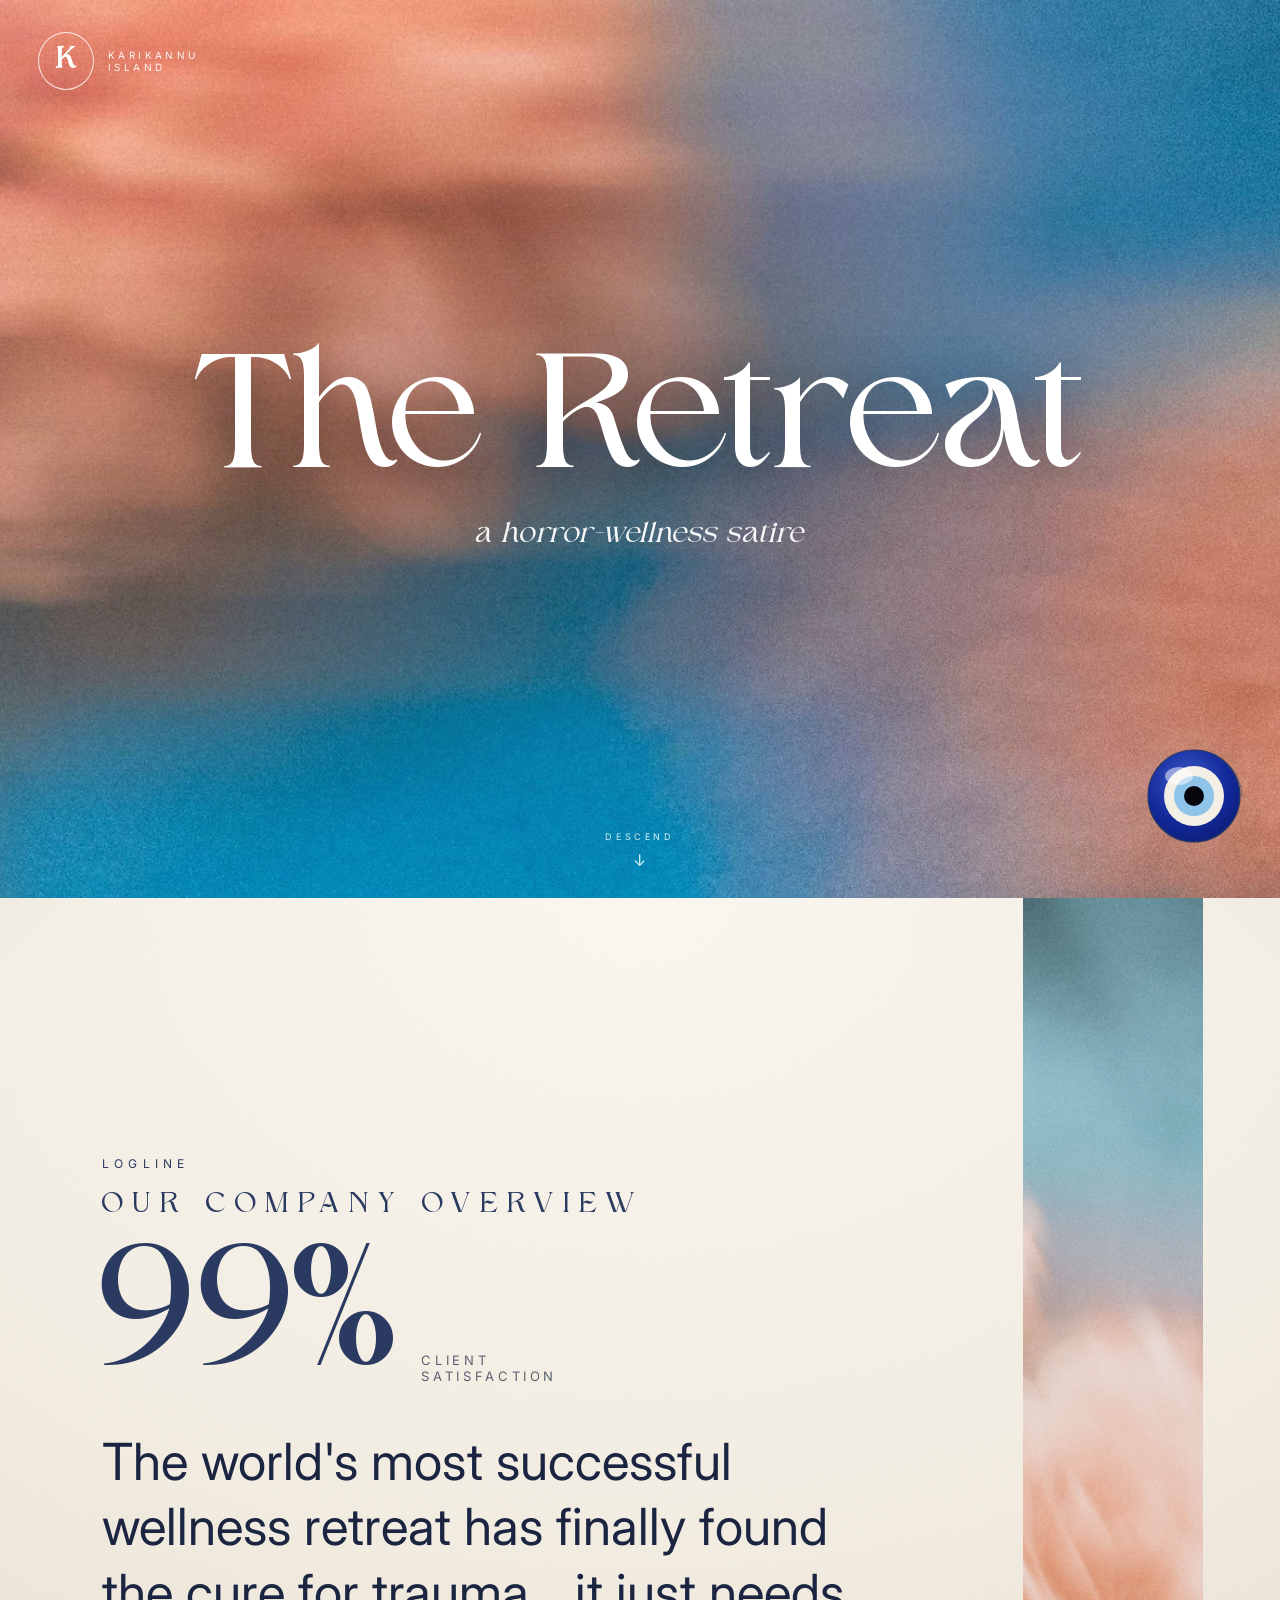
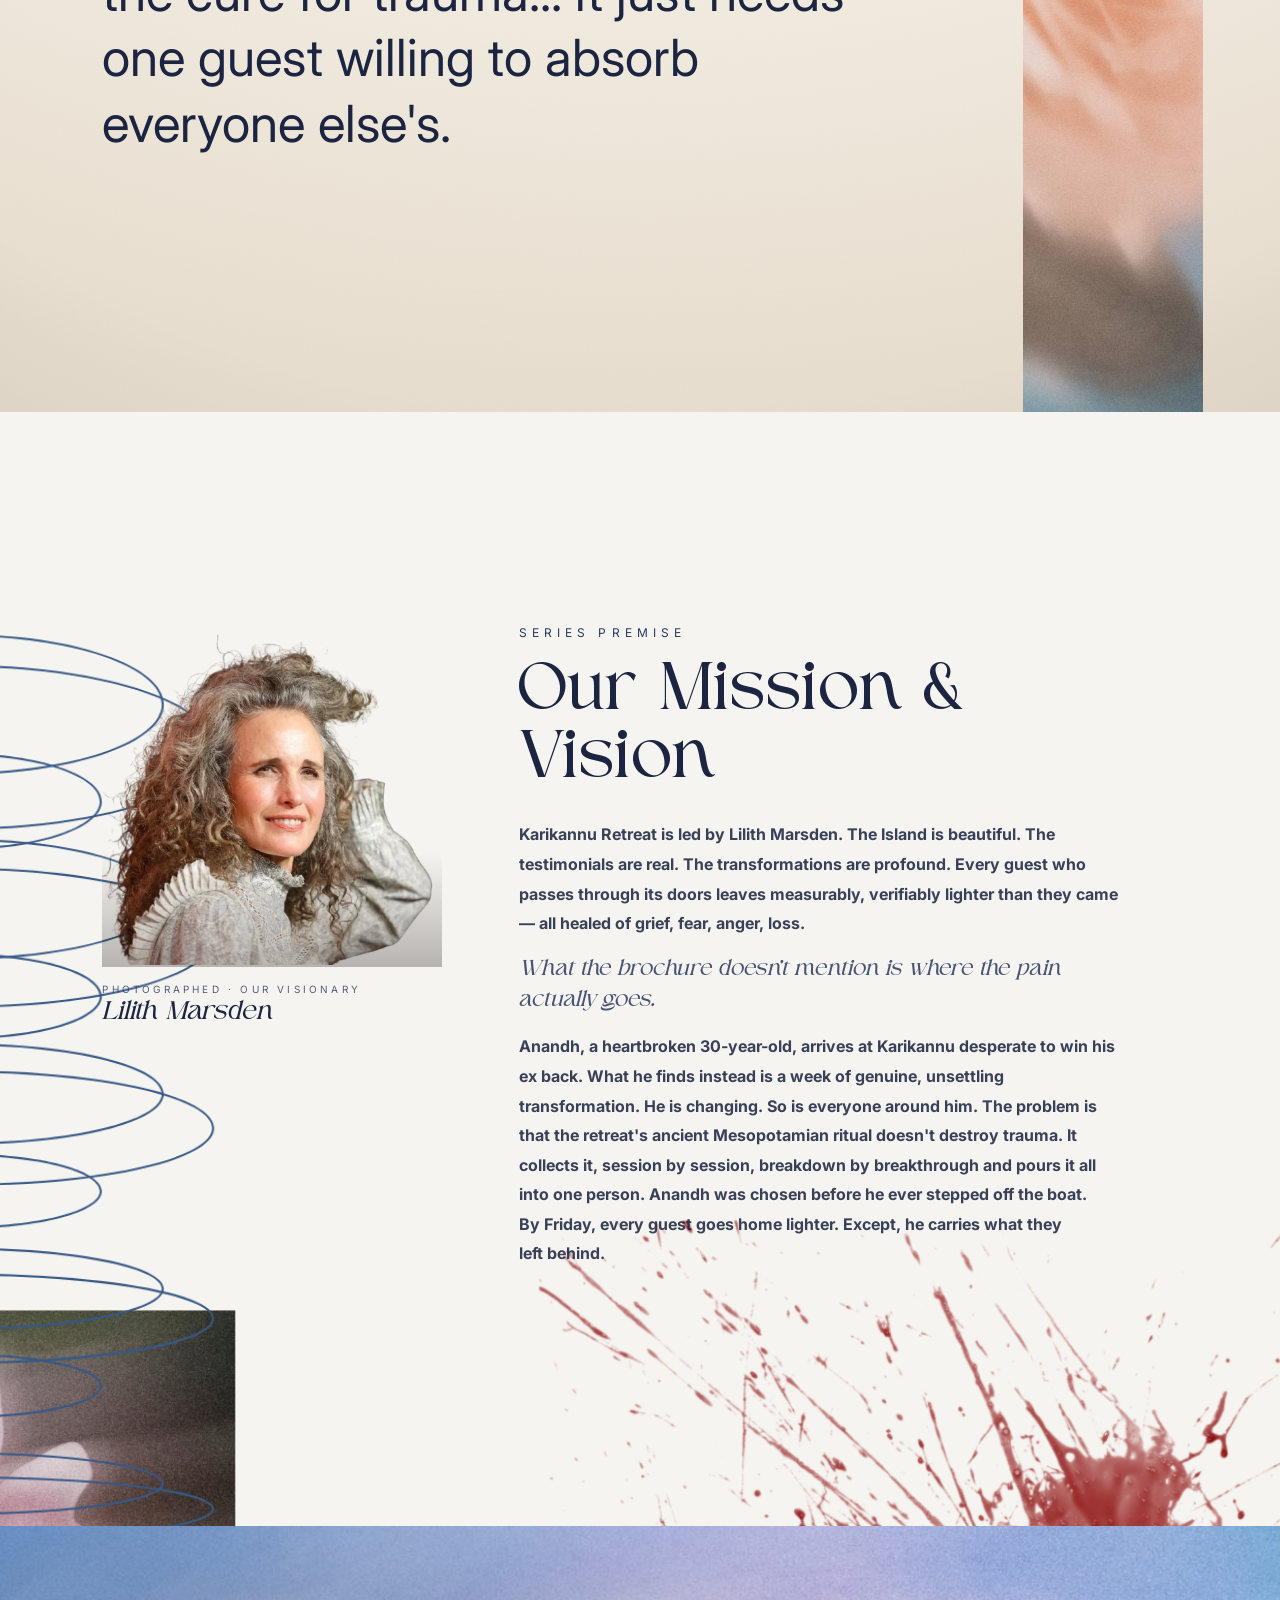
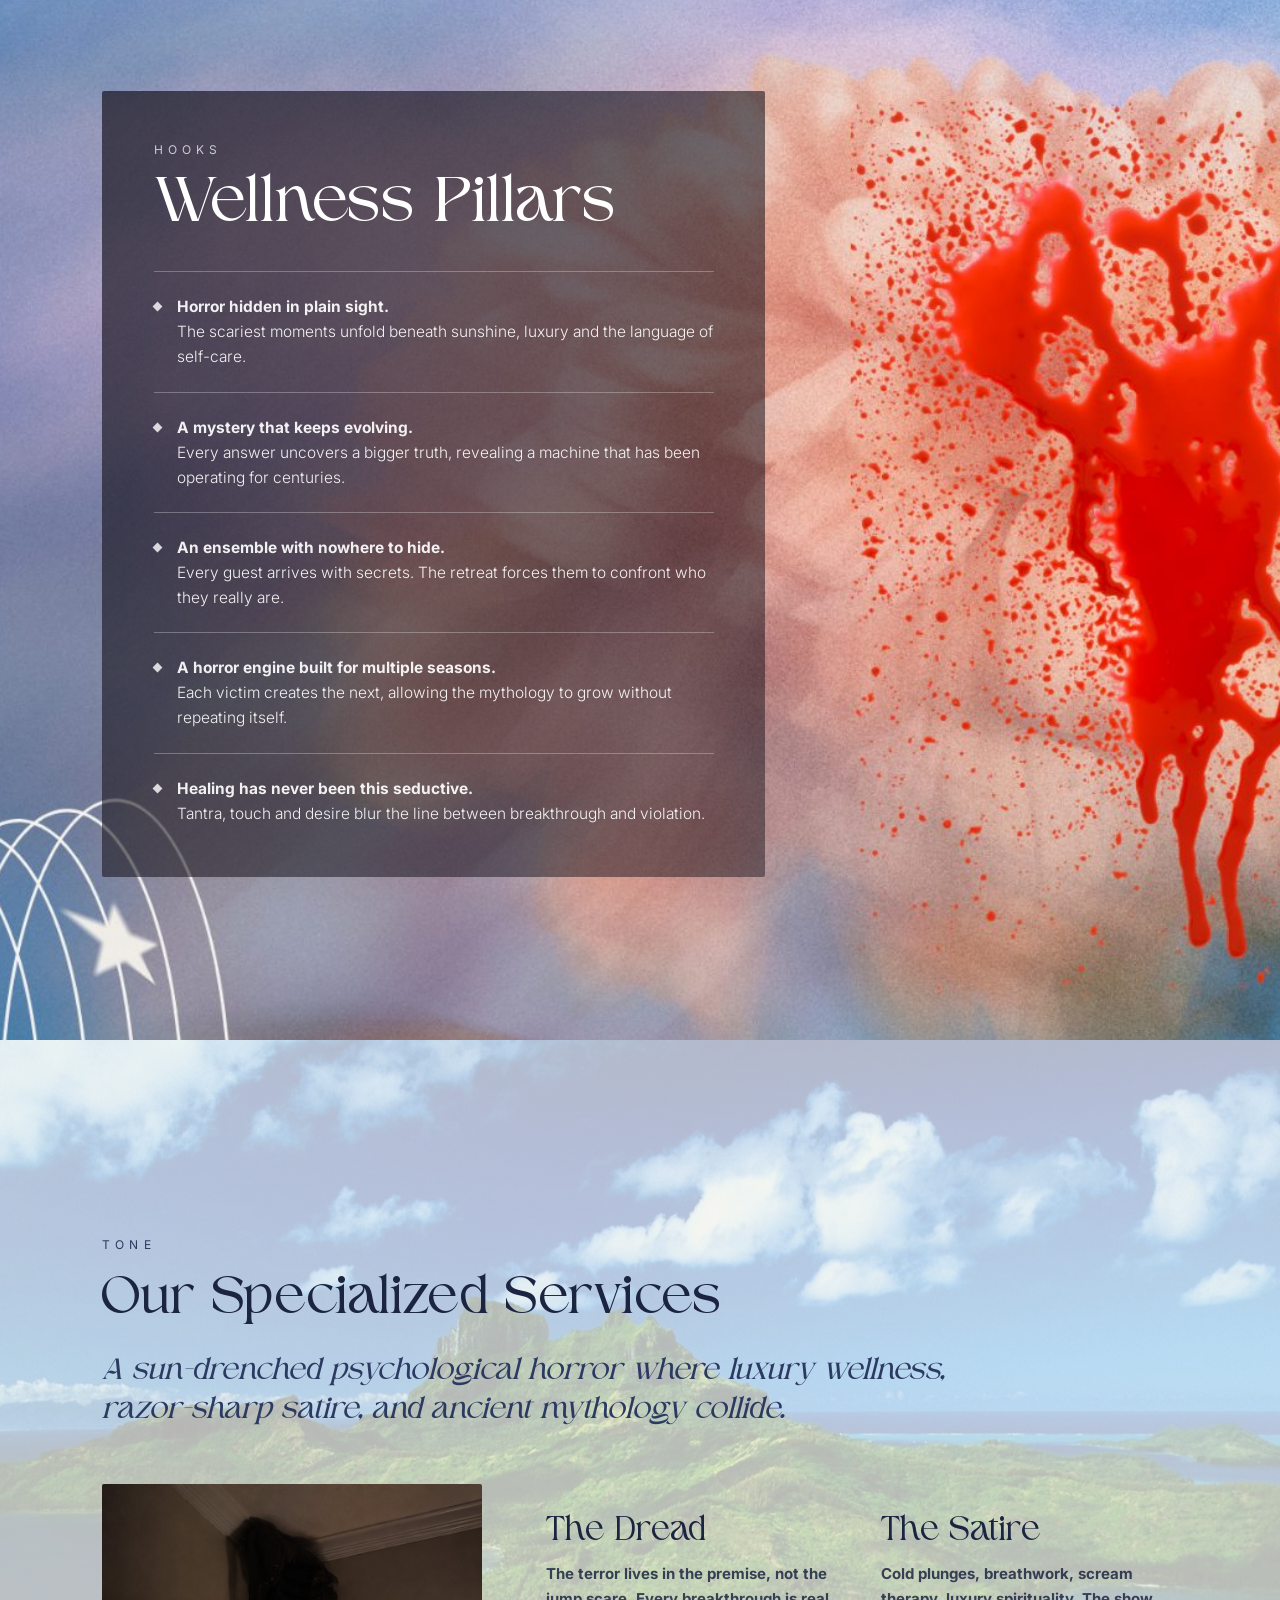
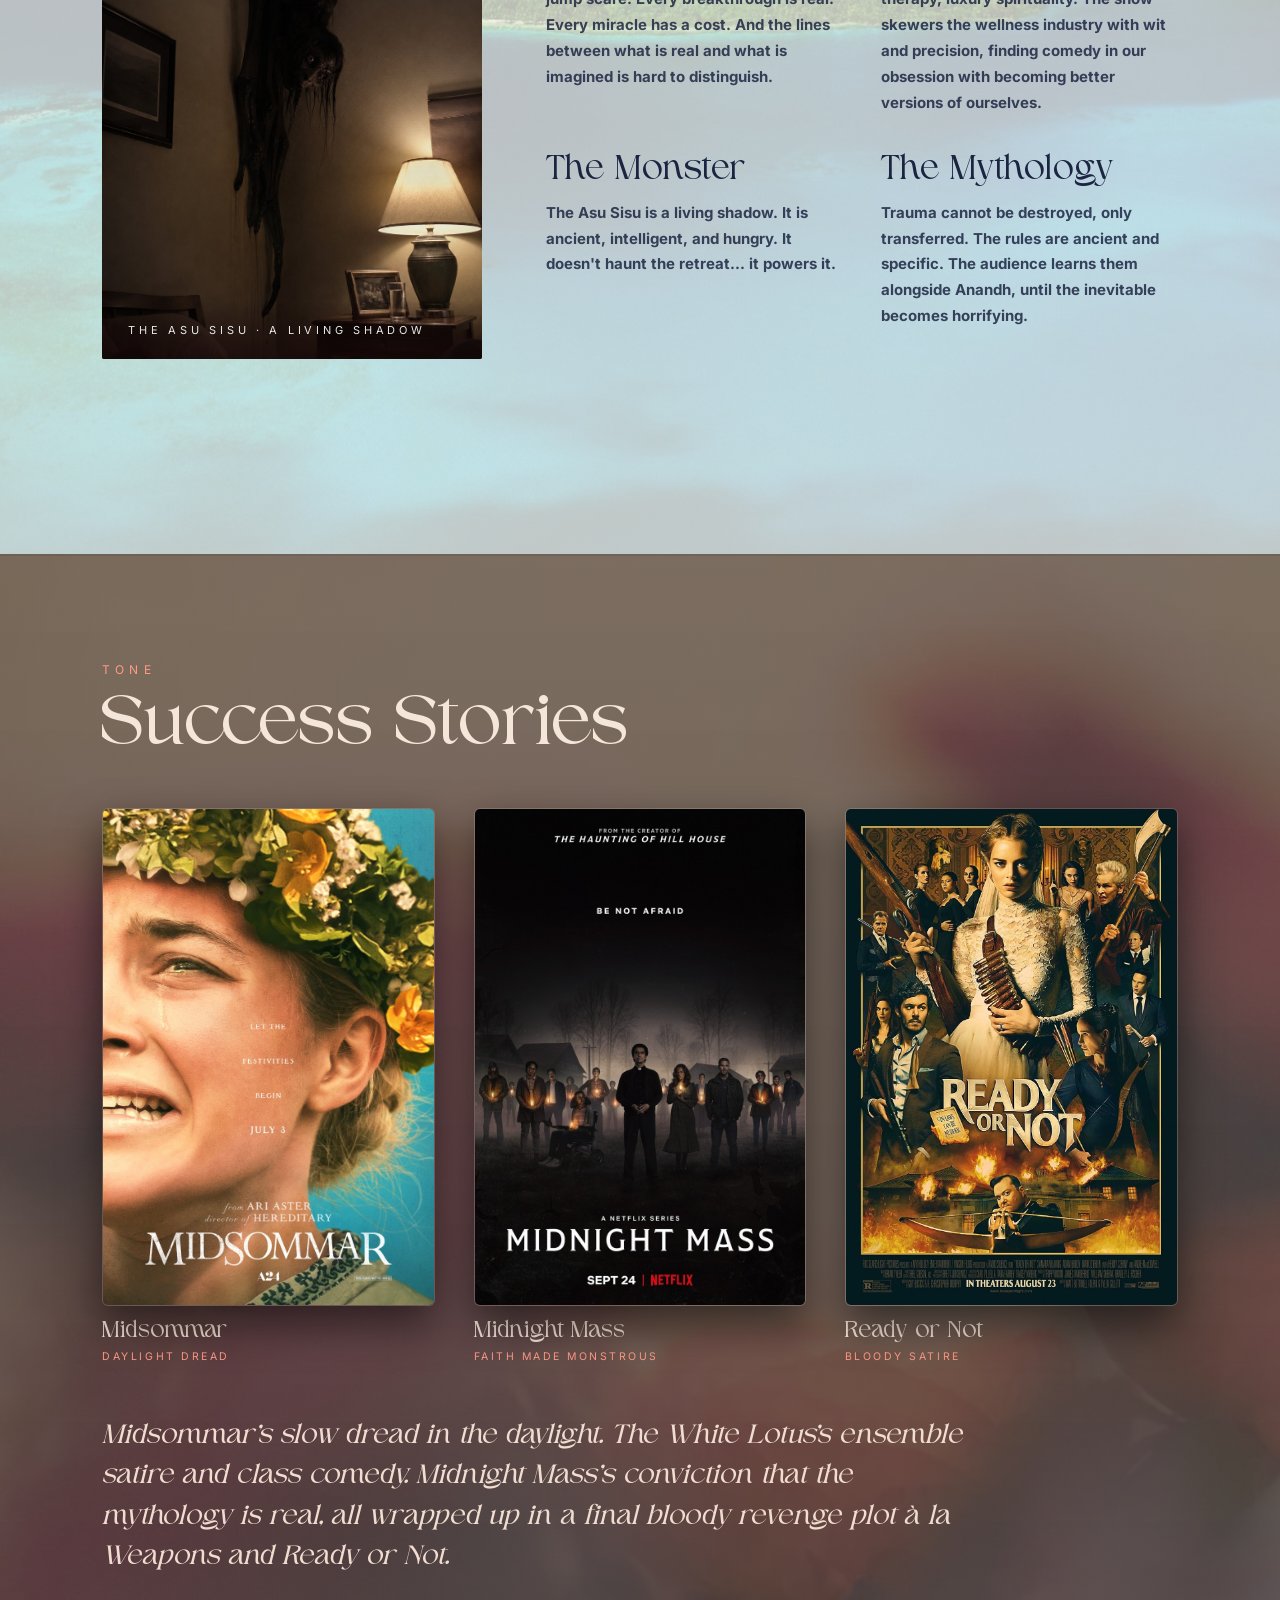
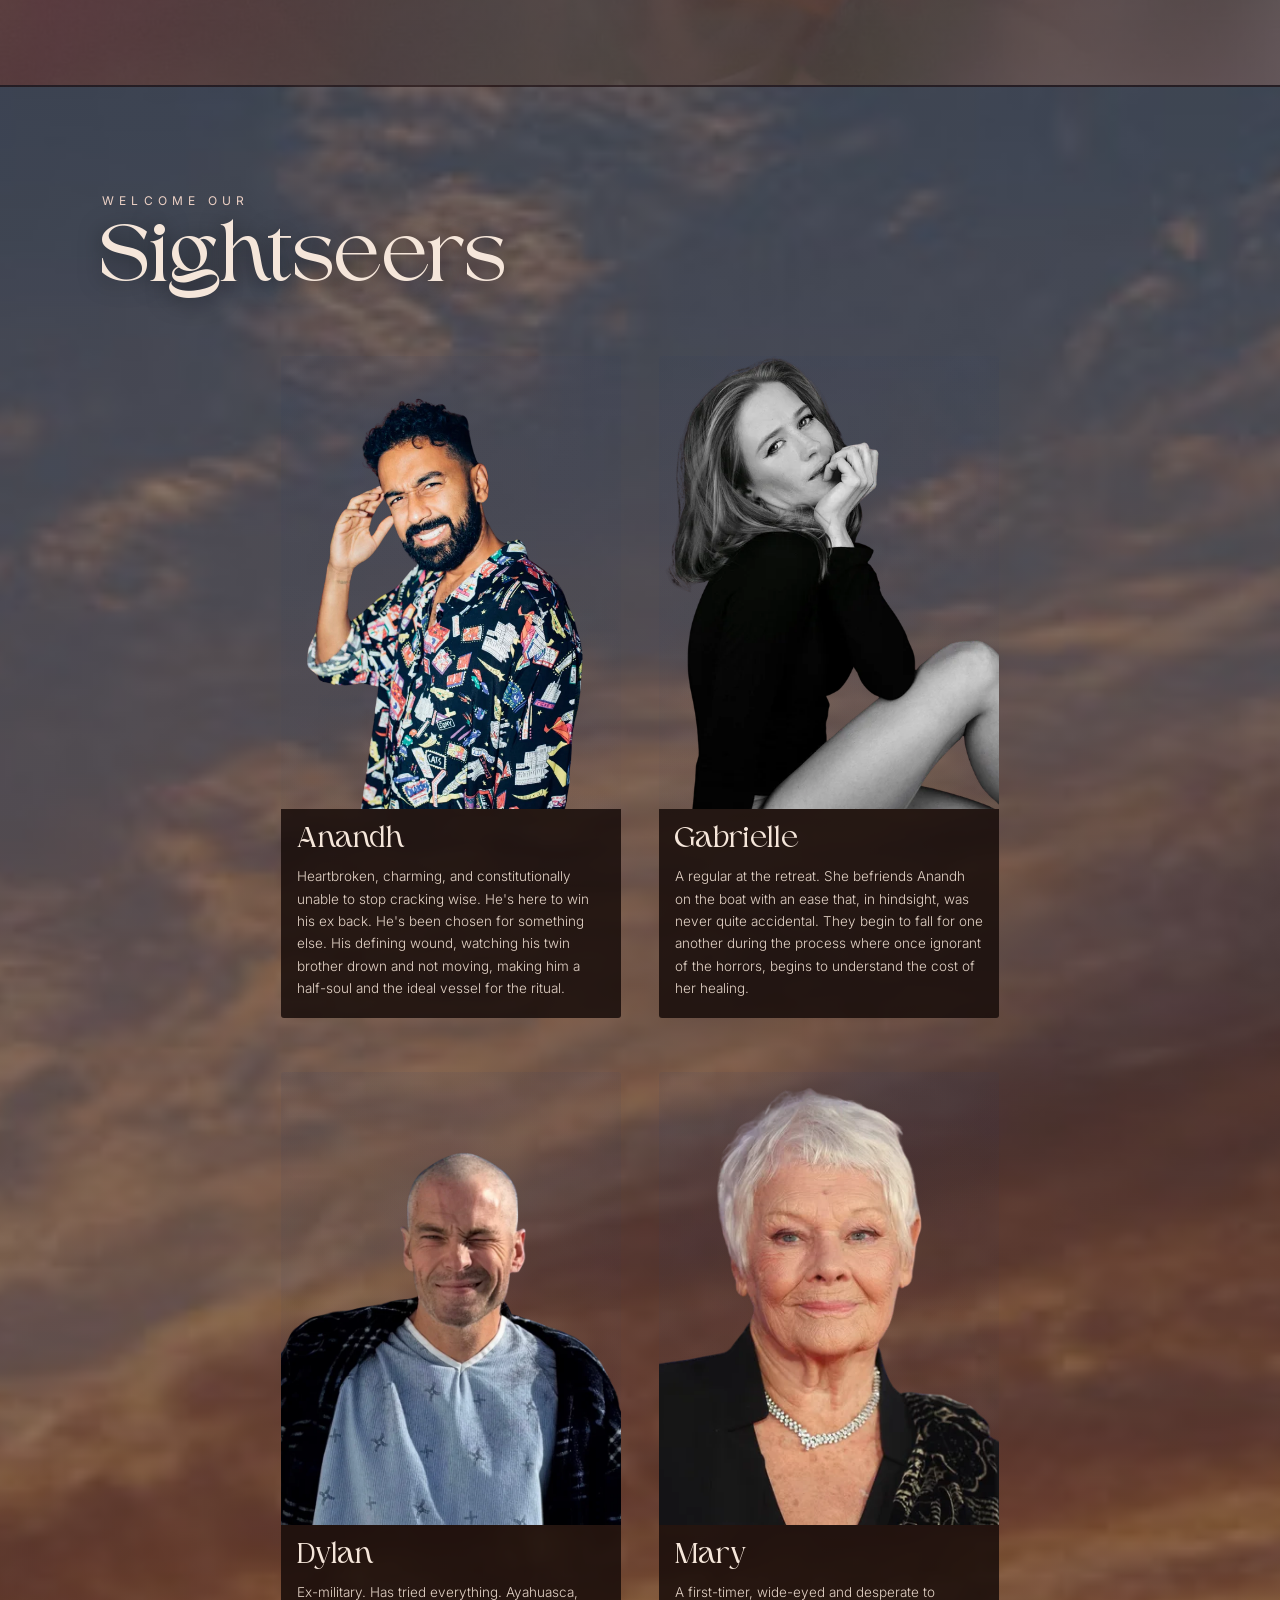
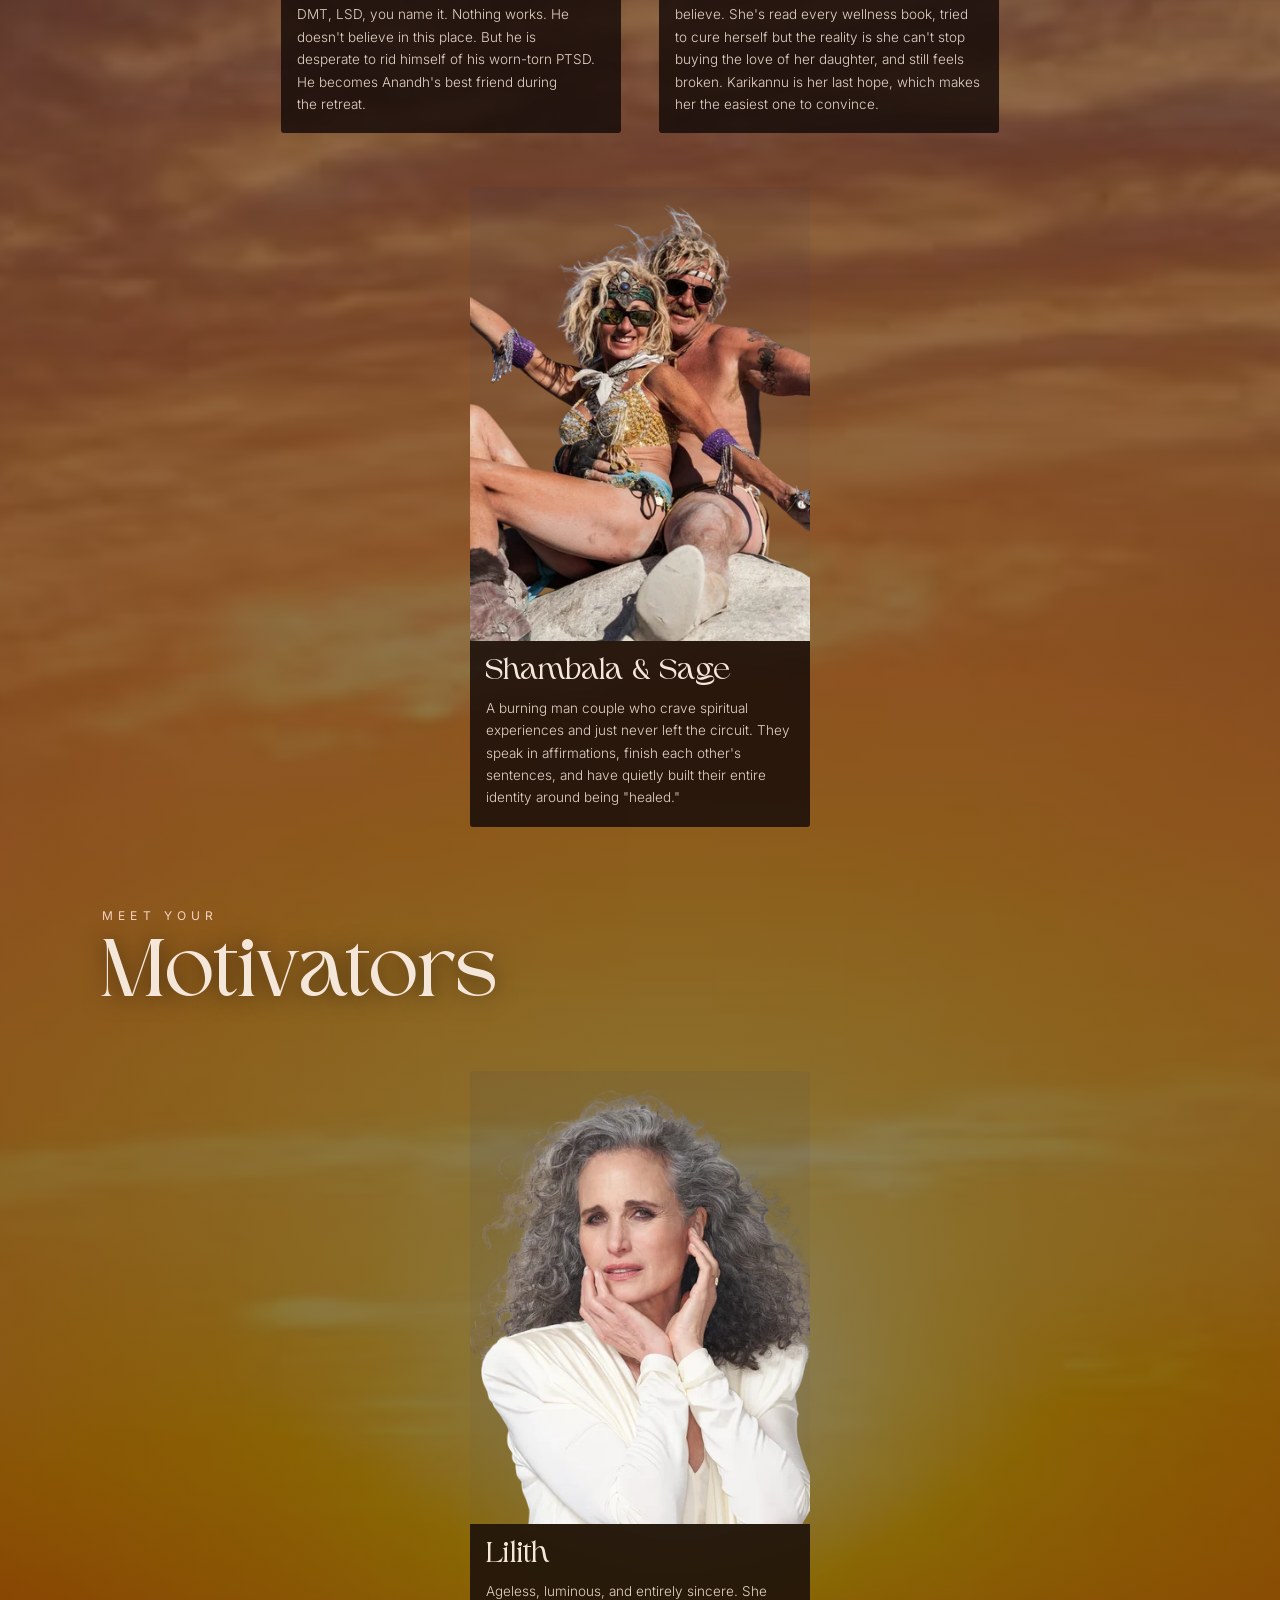
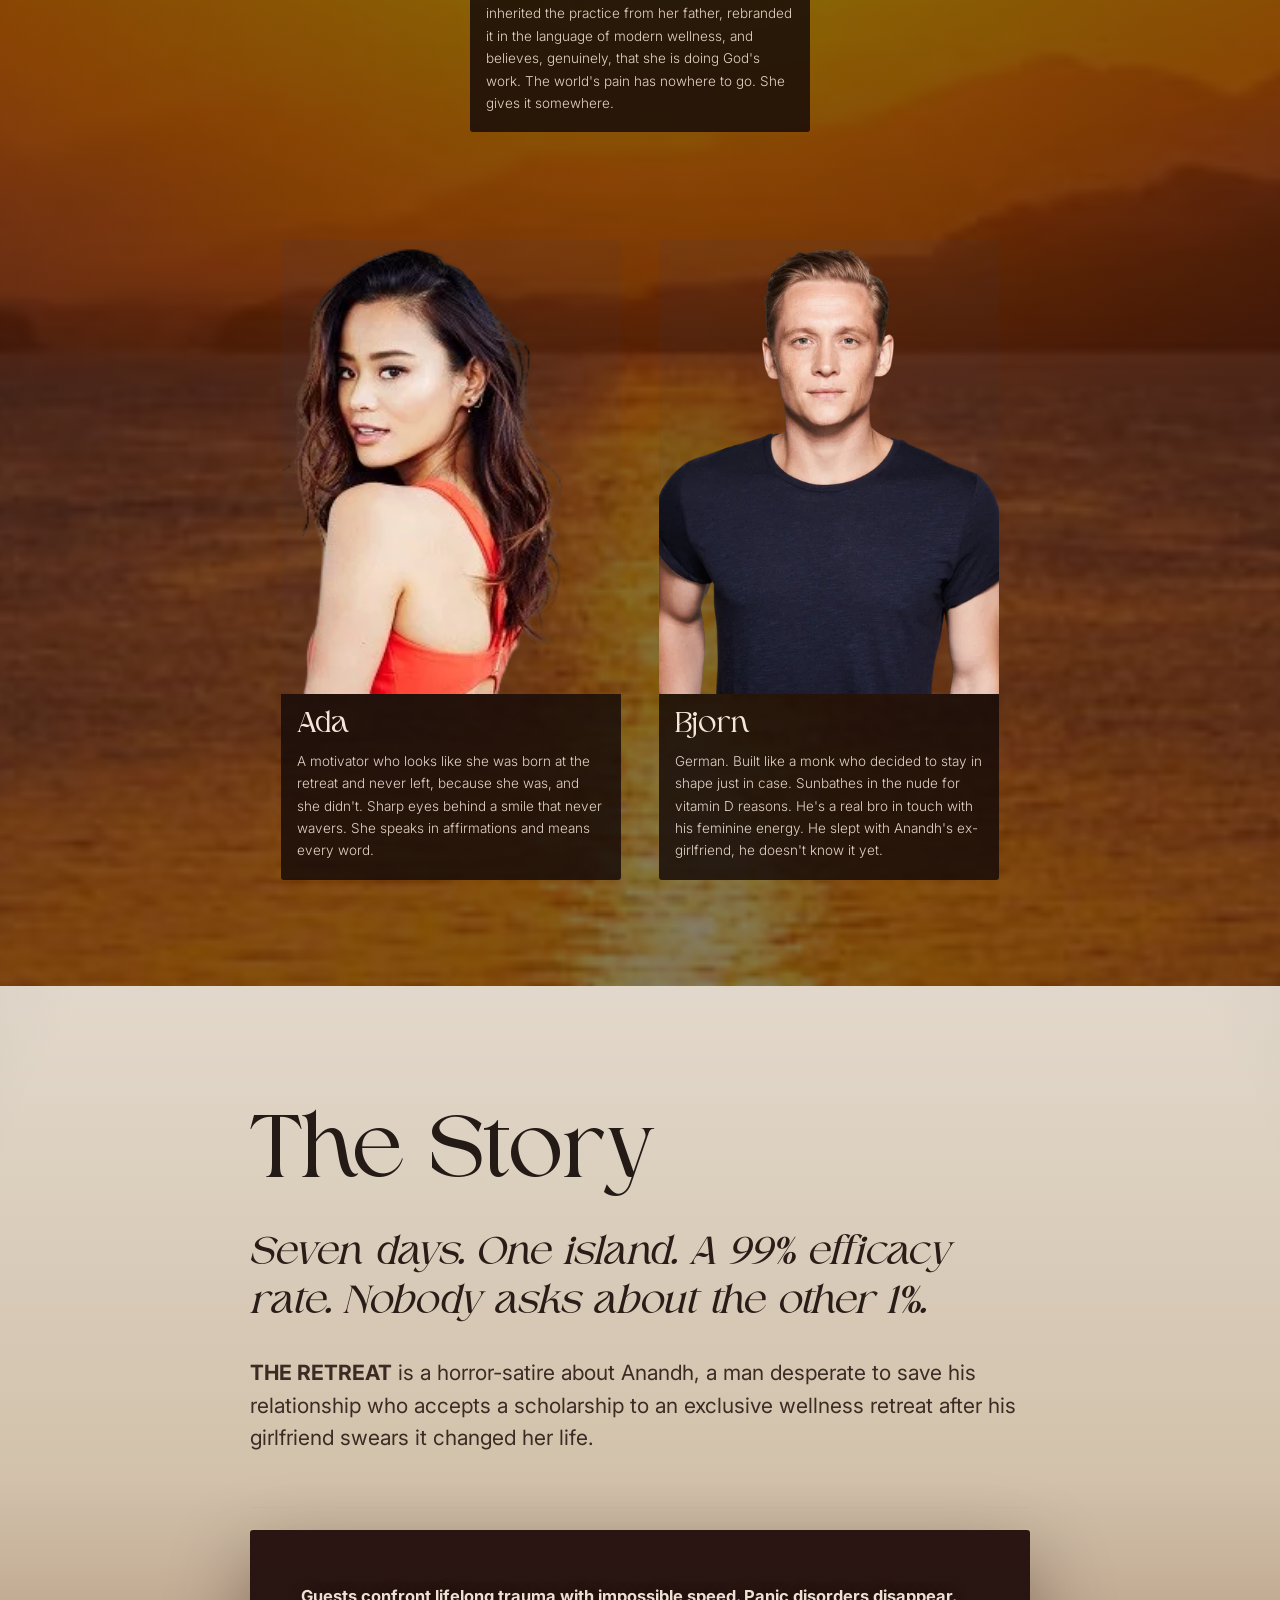
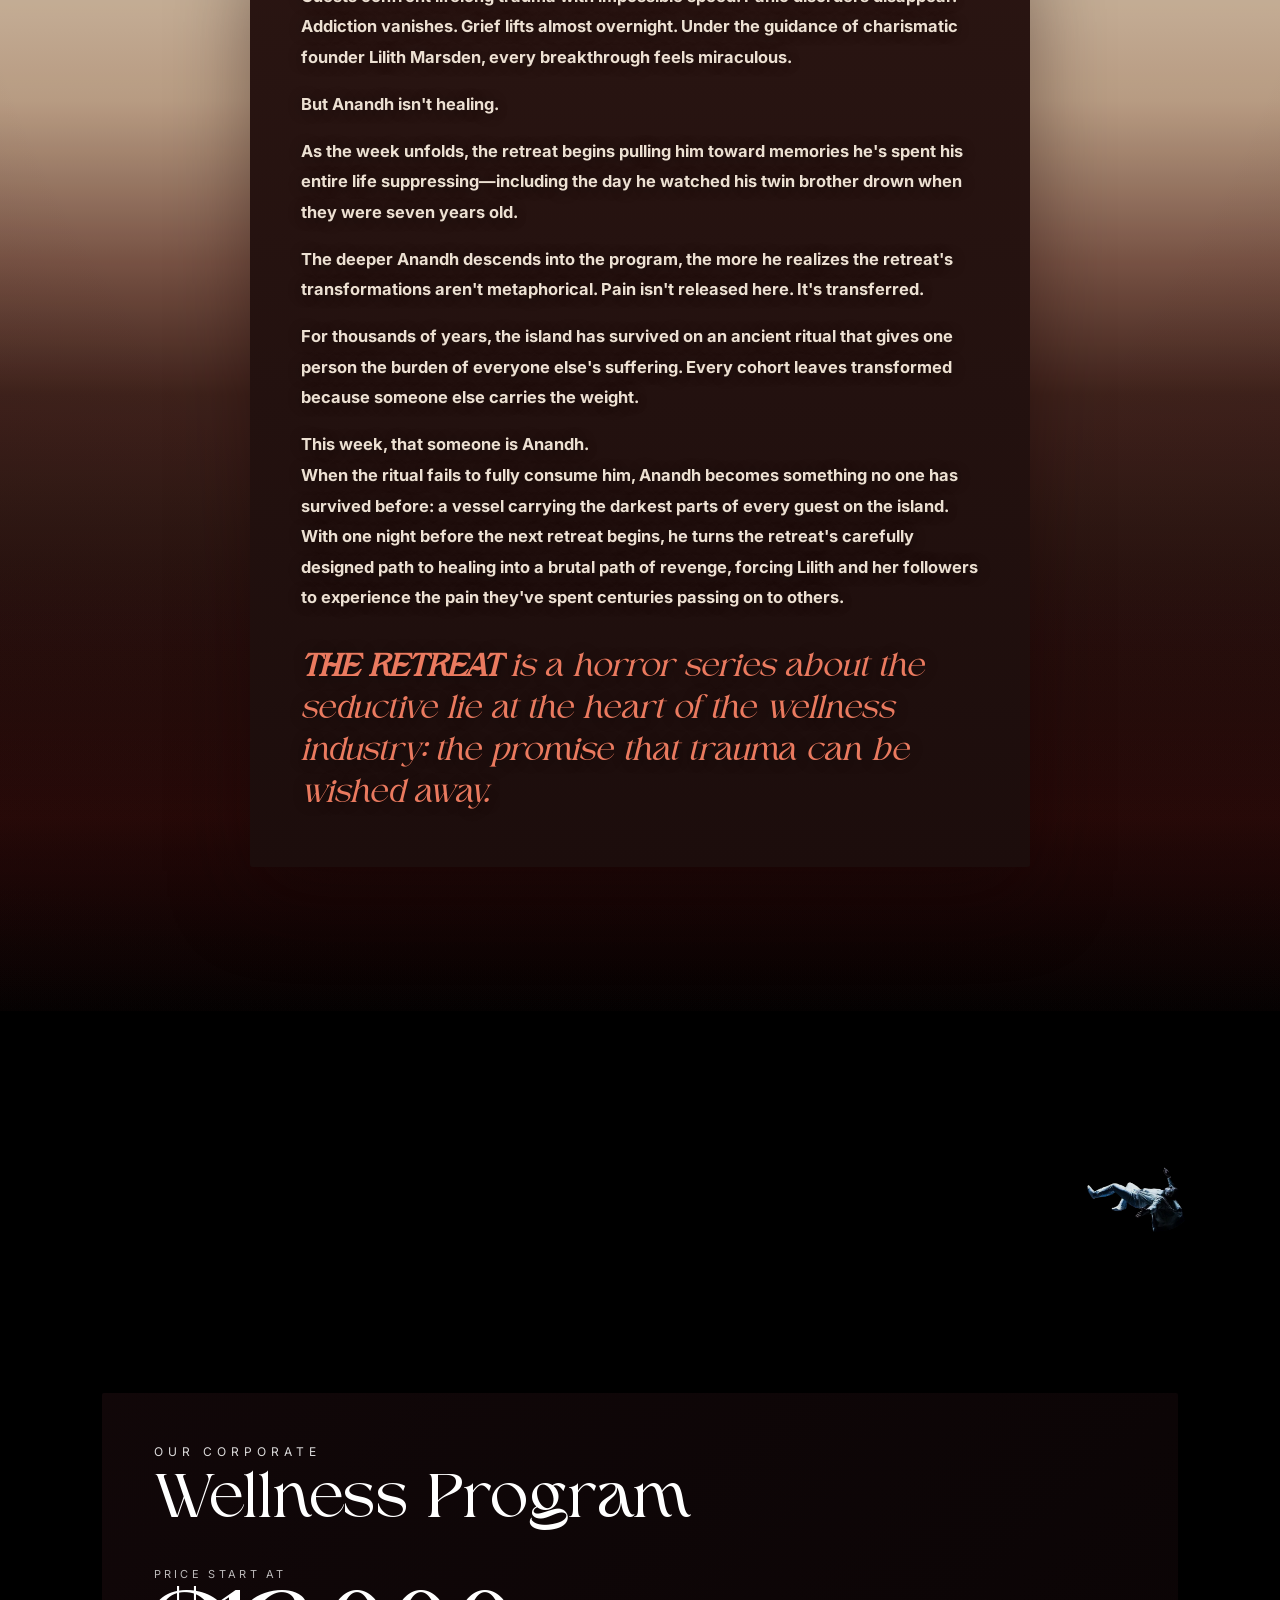
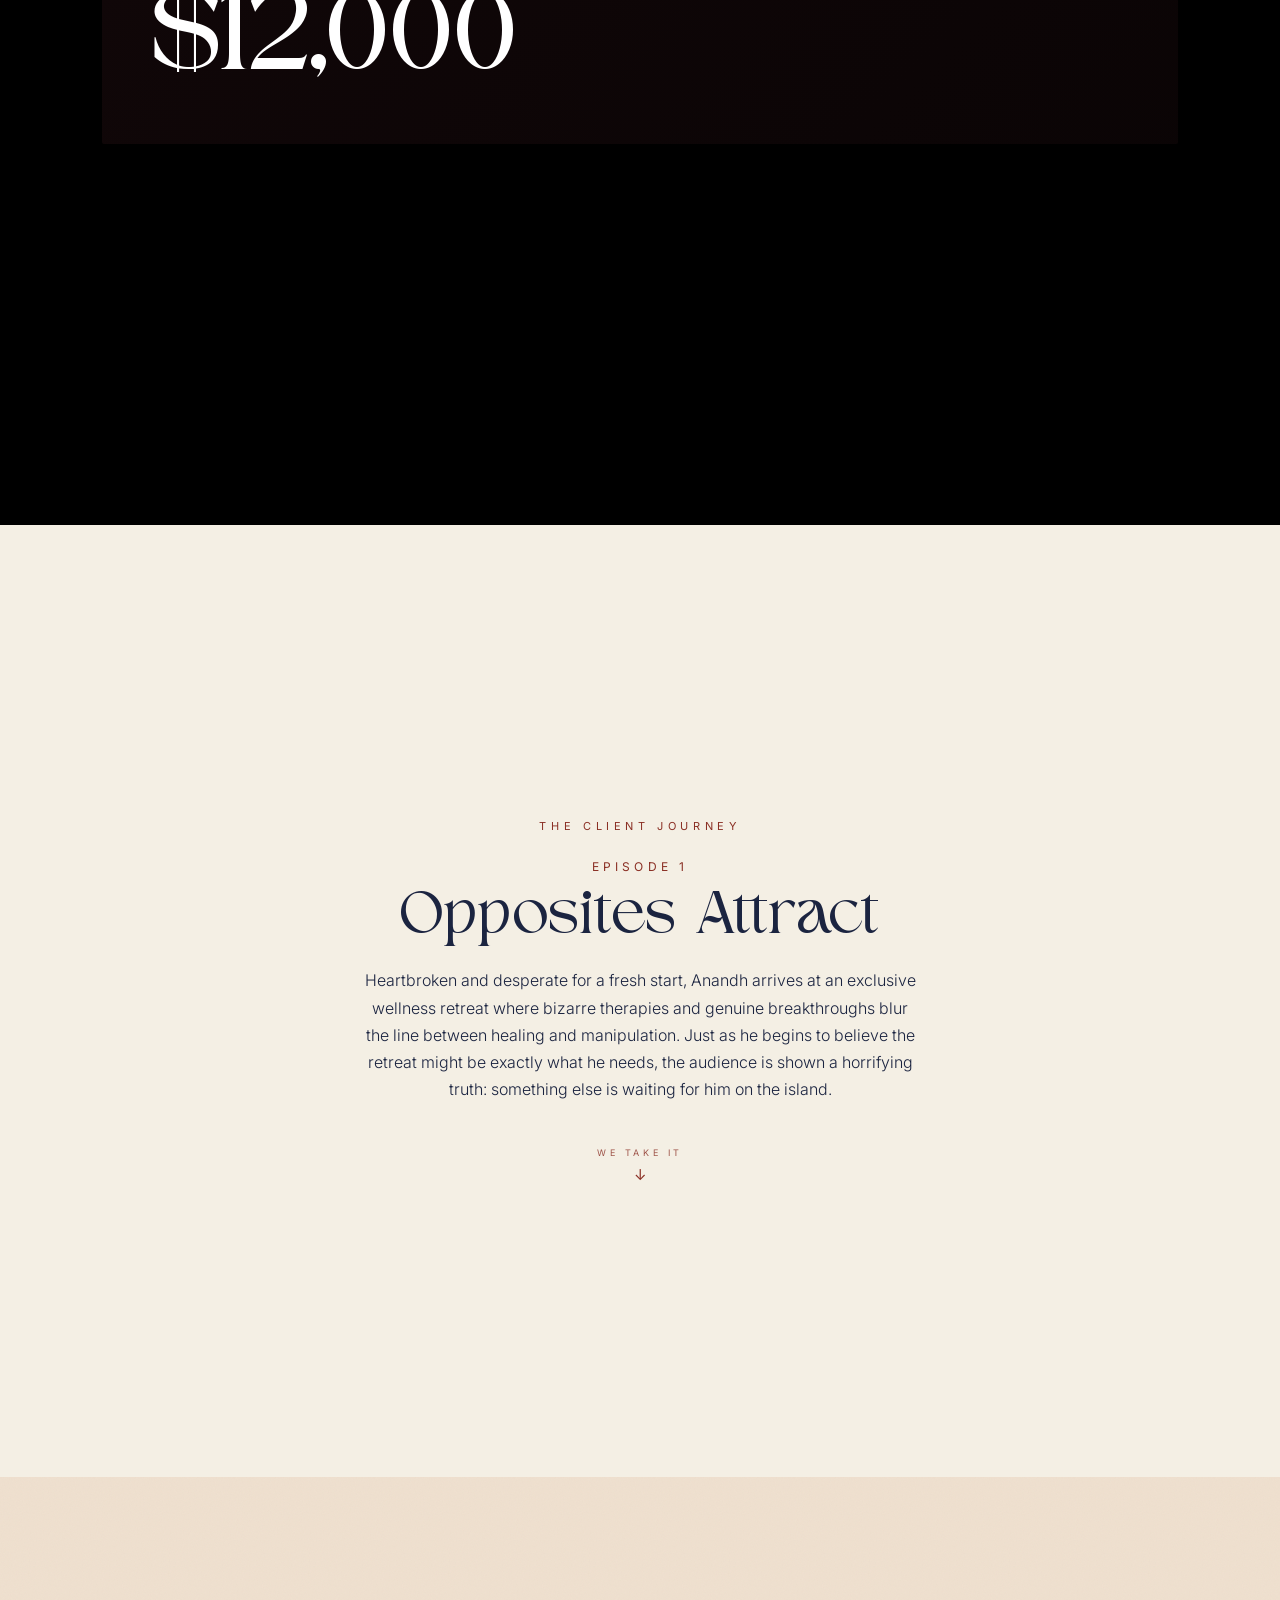
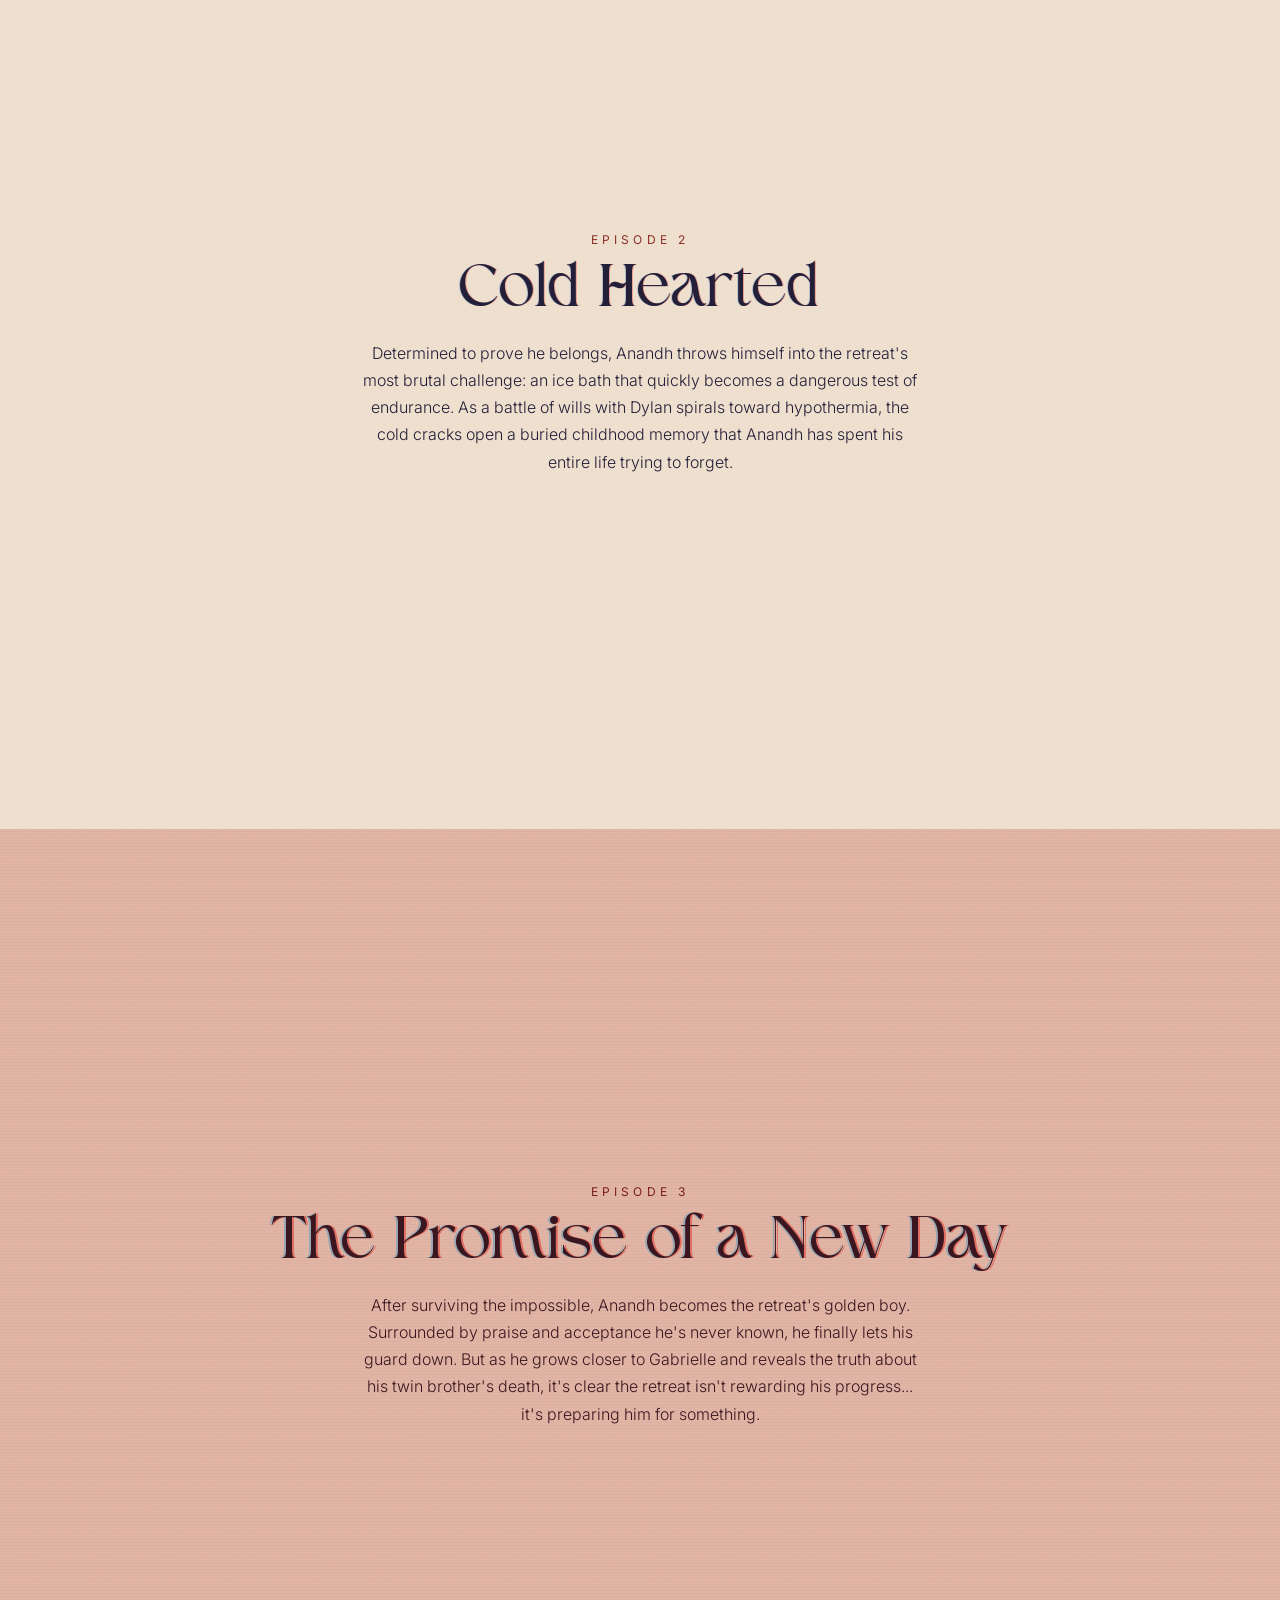
==== commit af3ad149: "Further scroll-stutter mitigation: idle-scheduled image warm-up, persistent GPU layers for fixed atm" ====
--- a/site/index.html
+++ b/site/index.html
@@ -15,13 +15,13 @@
 <div id="page" style="position:relative; overflow-x:hidden; font-family:'Inter',sans-serif; color:var(--ink); --ink:#1b2440; --accent:#2b3a60; --line:rgba(43,58,96,0.22);">
 
   <!-- ATMOSPHERE (all behind sections; images stay pristine) -->
-  <div data-bg style="position:fixed; inset:0; z-index:-10; background:#f6f4f0;"></div>
-  <div data-glow style="position:fixed; inset:0; z-index:-9; pointer-events:none; opacity:0; background:radial-gradient(130% 100% at 50% 78%, rgba(190,26,22,.62), transparent 66%);"></div>
+  <div data-bg style="position:fixed; inset:0; z-index:-10; background:#f6f4f0; will-change:background-color;"></div>
+  <div data-glow style="position:fixed; inset:0; z-index:-9; pointer-events:none; opacity:0; background:radial-gradient(130% 100% at 50% 78%, rgba(190,26,22,.62), transparent 66%); will-change:opacity;"></div>
   <div data-progress style="position:fixed; top:0; left:0; height:3px; width:100%; transform:scaleX(0); transform-origin:left center; z-index:60; background:linear-gradient(90deg, #2b3a60, #8a1414 58%, #e6231a); box-shadow:0 0 12px rgba(230,30,20,.5); transition:transform .12s linear; pointer-events:none;"></div>
   <div data-grain style="position:fixed; inset:0; z-index:-8; pointer-events:none; opacity:.09; background-image:url(&quot;data:image/svg+xml,%3Csvg xmlns='http://www.w3.org/2000/svg' width='140' height='140'%3E%3Cfilter id='n'%3E%3CfeTurbulence type='fractalNoise' baseFrequency='0.85' numOctaves='2'/%3E%3C/filter%3E%3Crect width='100%25' height='100%25' filter='url(%23n)' opacity='0.55'/%3E%3C/svg%3E&quot;);"></div>
 
   <!-- FIXED EVIL-EYE : spiral rings + star, pupil tracks cursor, escalates to blood -->
-  <div data-eyewrap style="position:fixed; right:26px; bottom:26px; z-index:50; display:flex; flex-direction:column; align-items:center; gap:8px; pointer-events:none;">
+  <div data-eyewrap style="position:fixed; right:26px; bottom:26px; z-index:50; display:flex; flex-direction:column; align-items:center; gap:8px; pointer-events:none; will-change:filter, opacity, transform;">
     <svg data-eye viewBox="0 0 120 120" width="120" height="120" style="display:block; overflow:visible;">
       <defs>
         <clipPath id="ret2-disc"><circle cx="60" cy="60" r="46"></circle></clipPath>
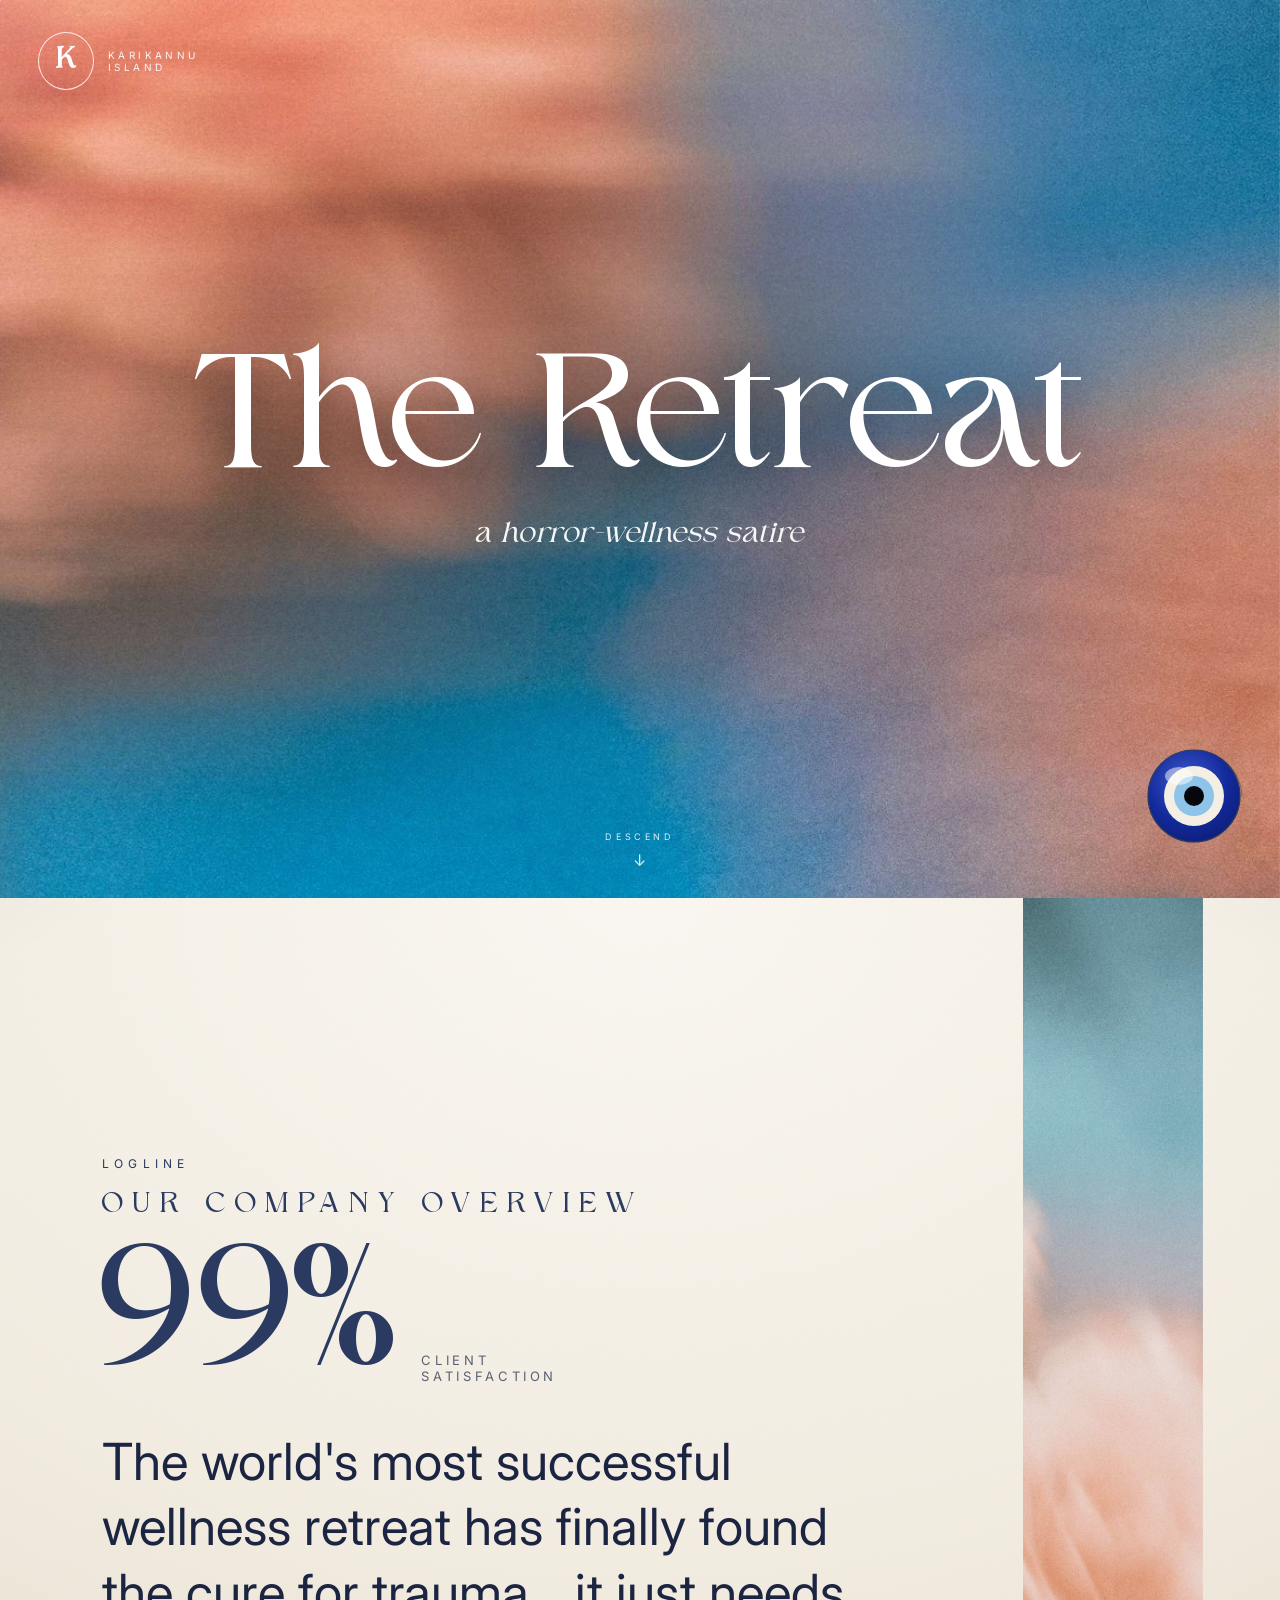
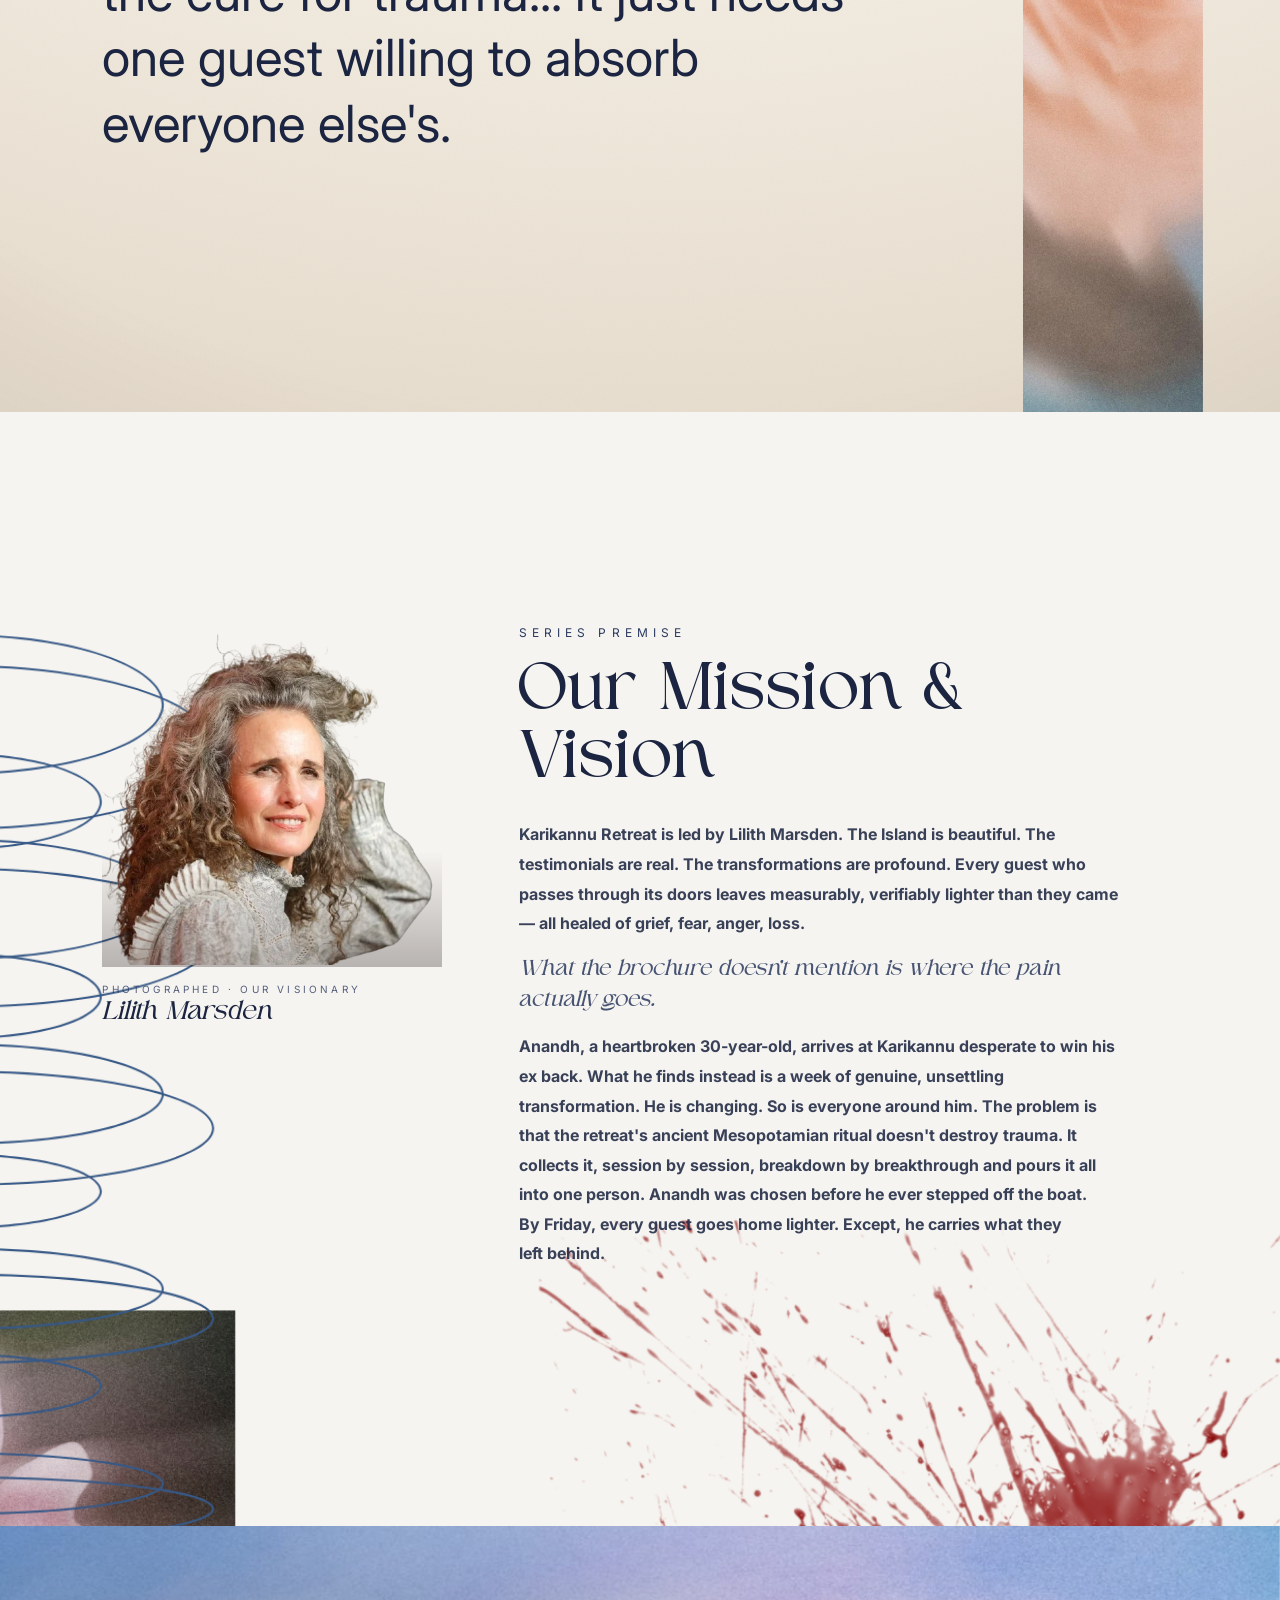
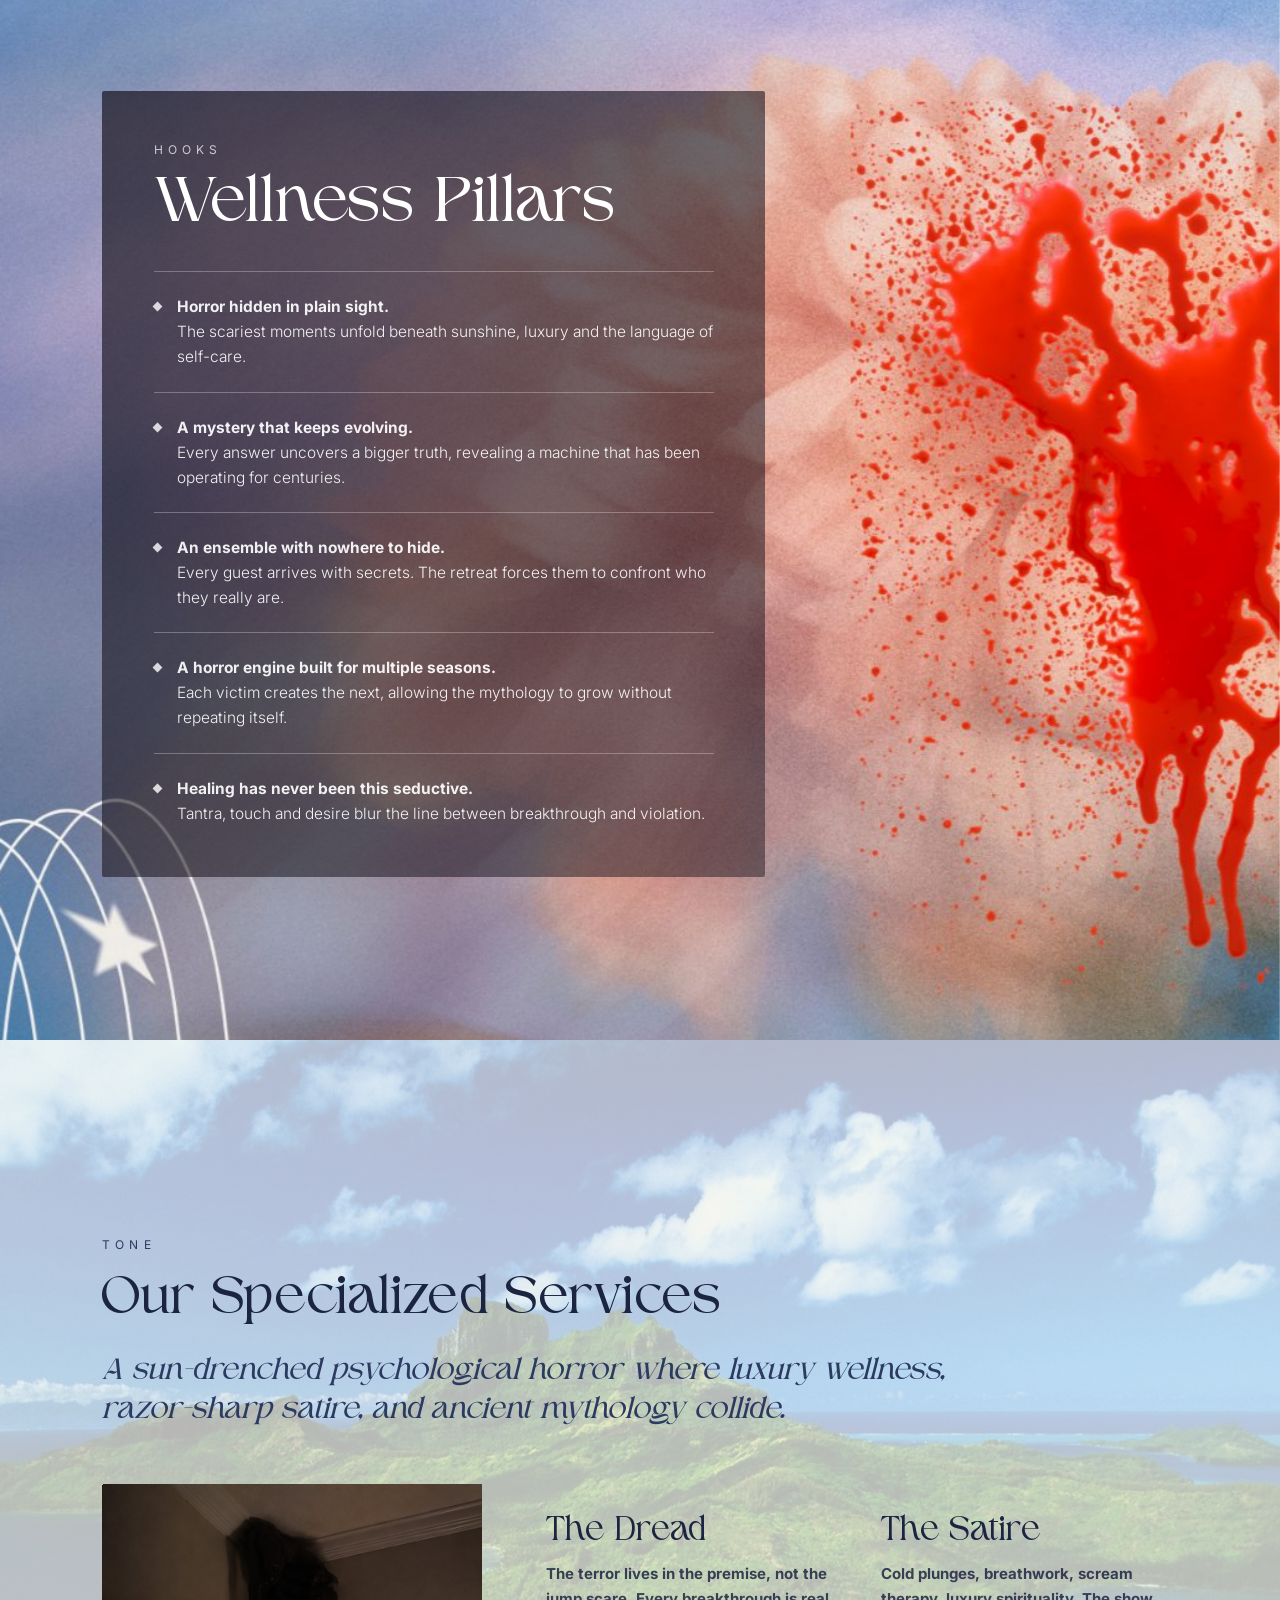
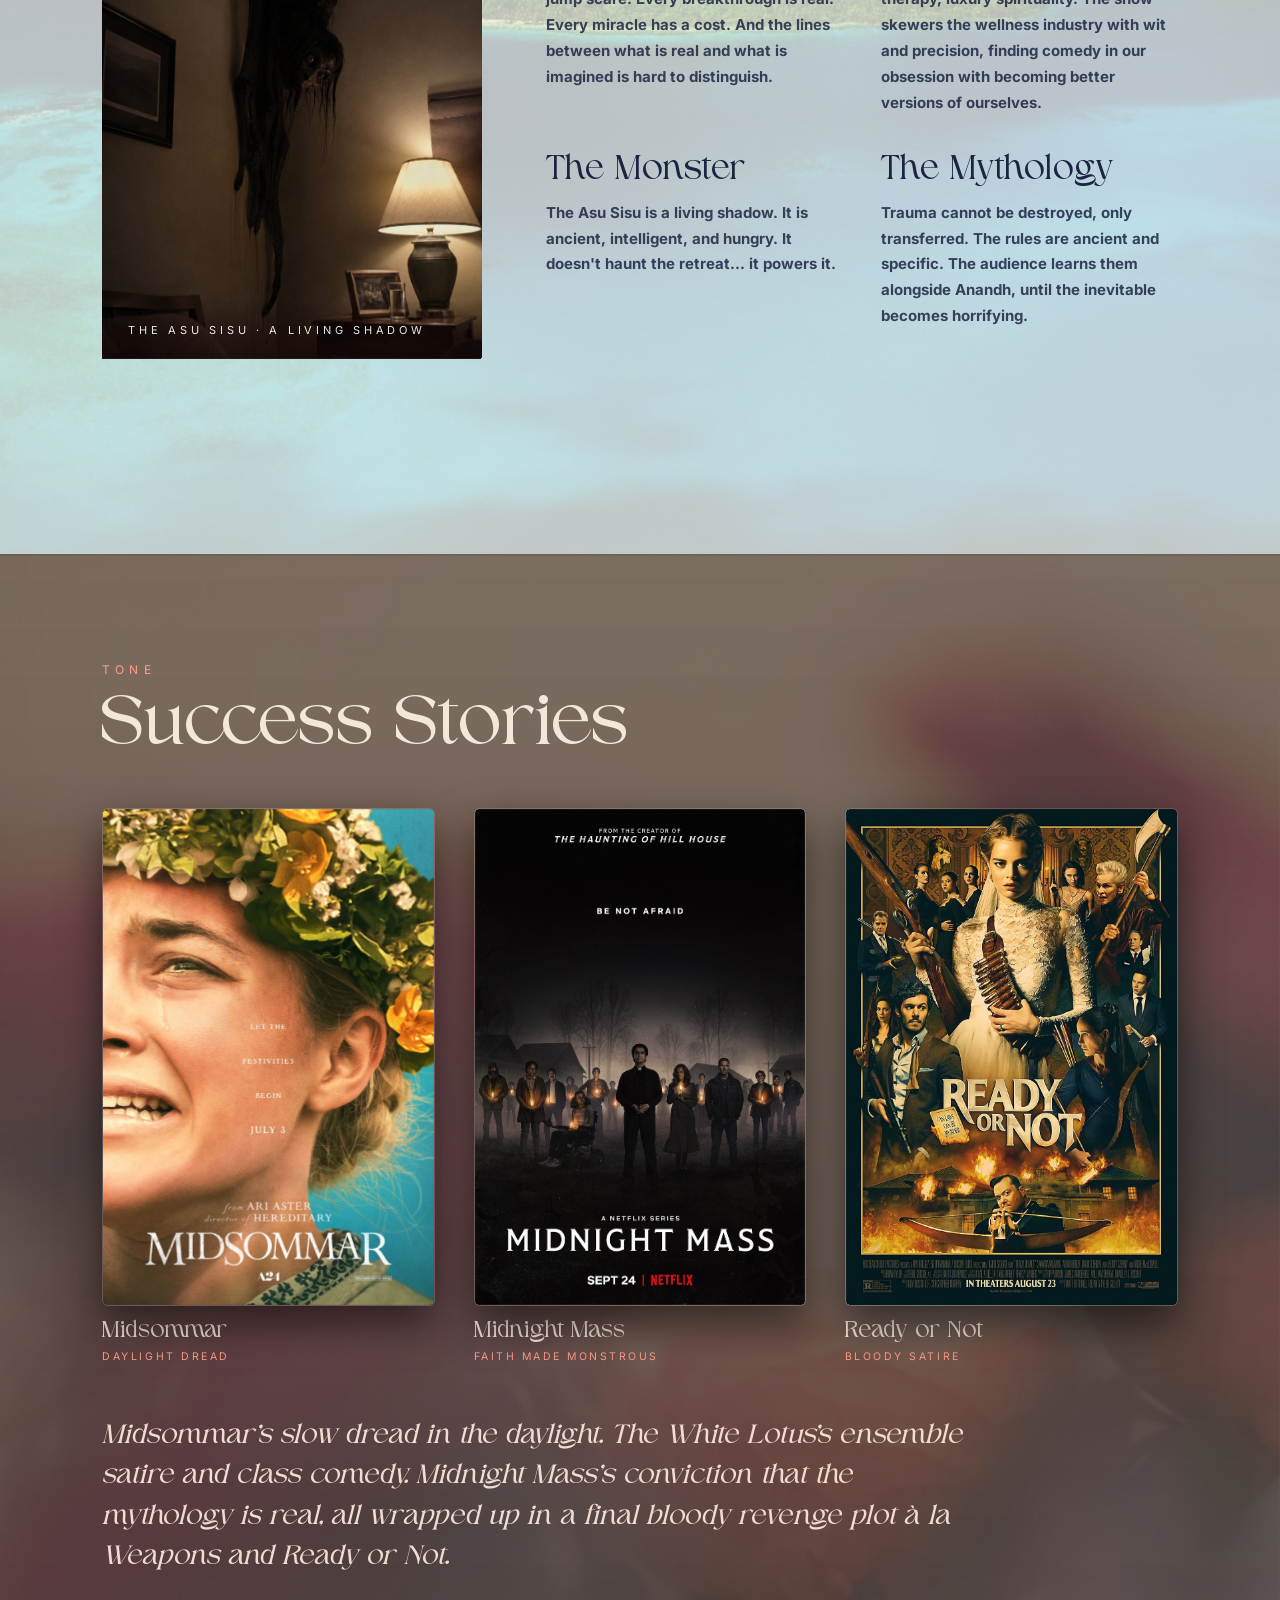
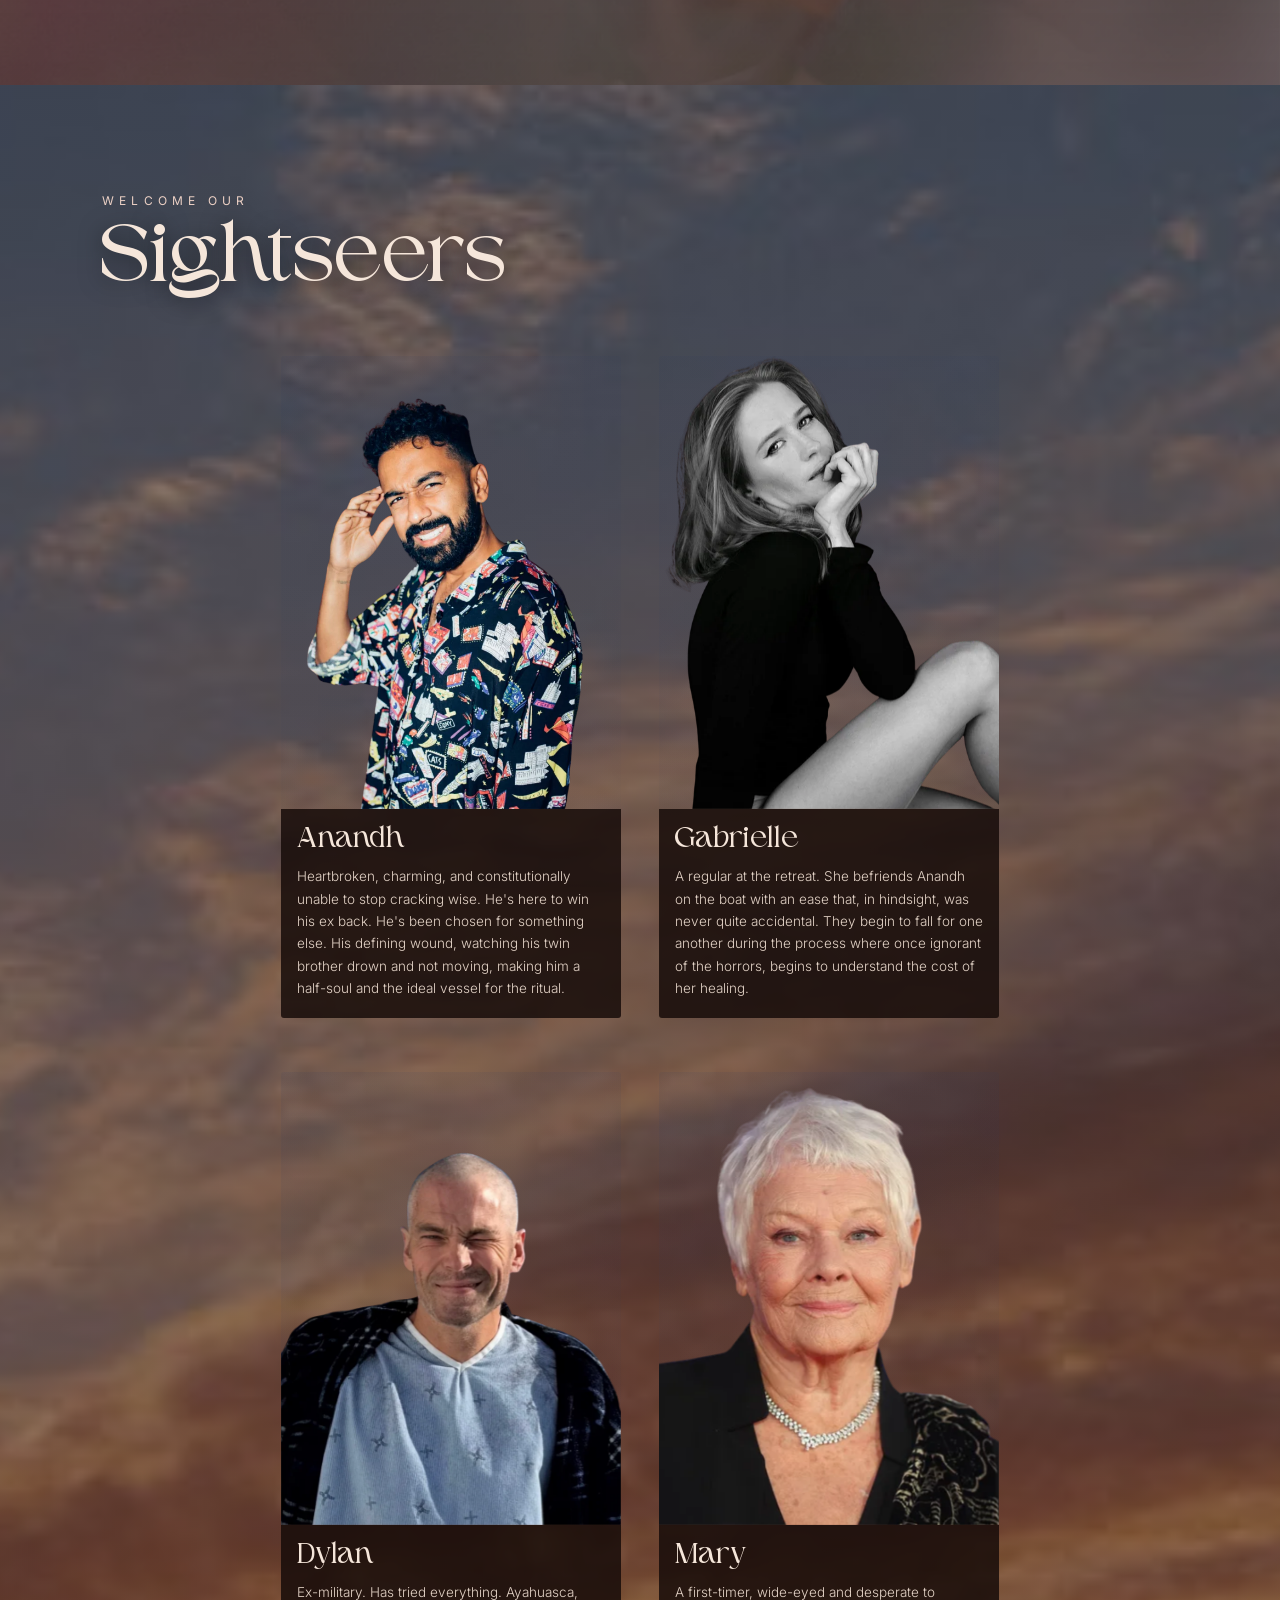
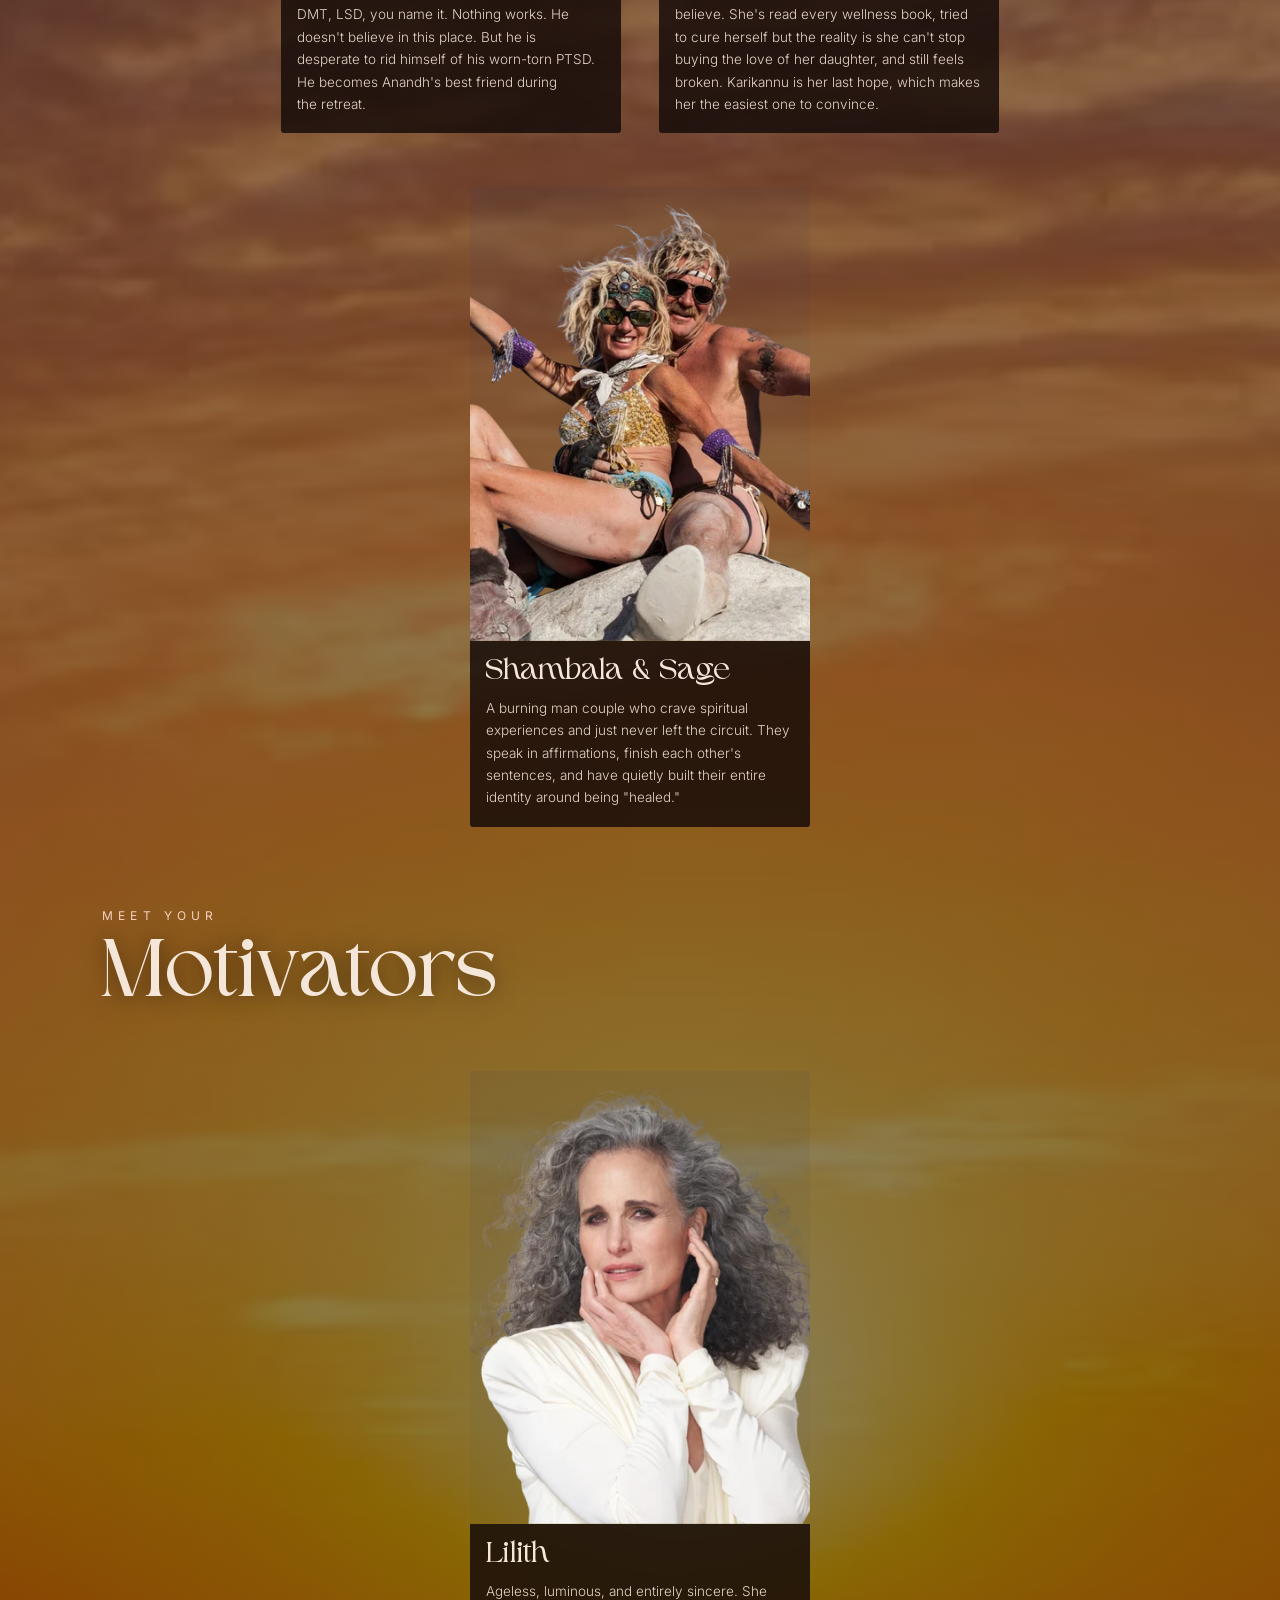
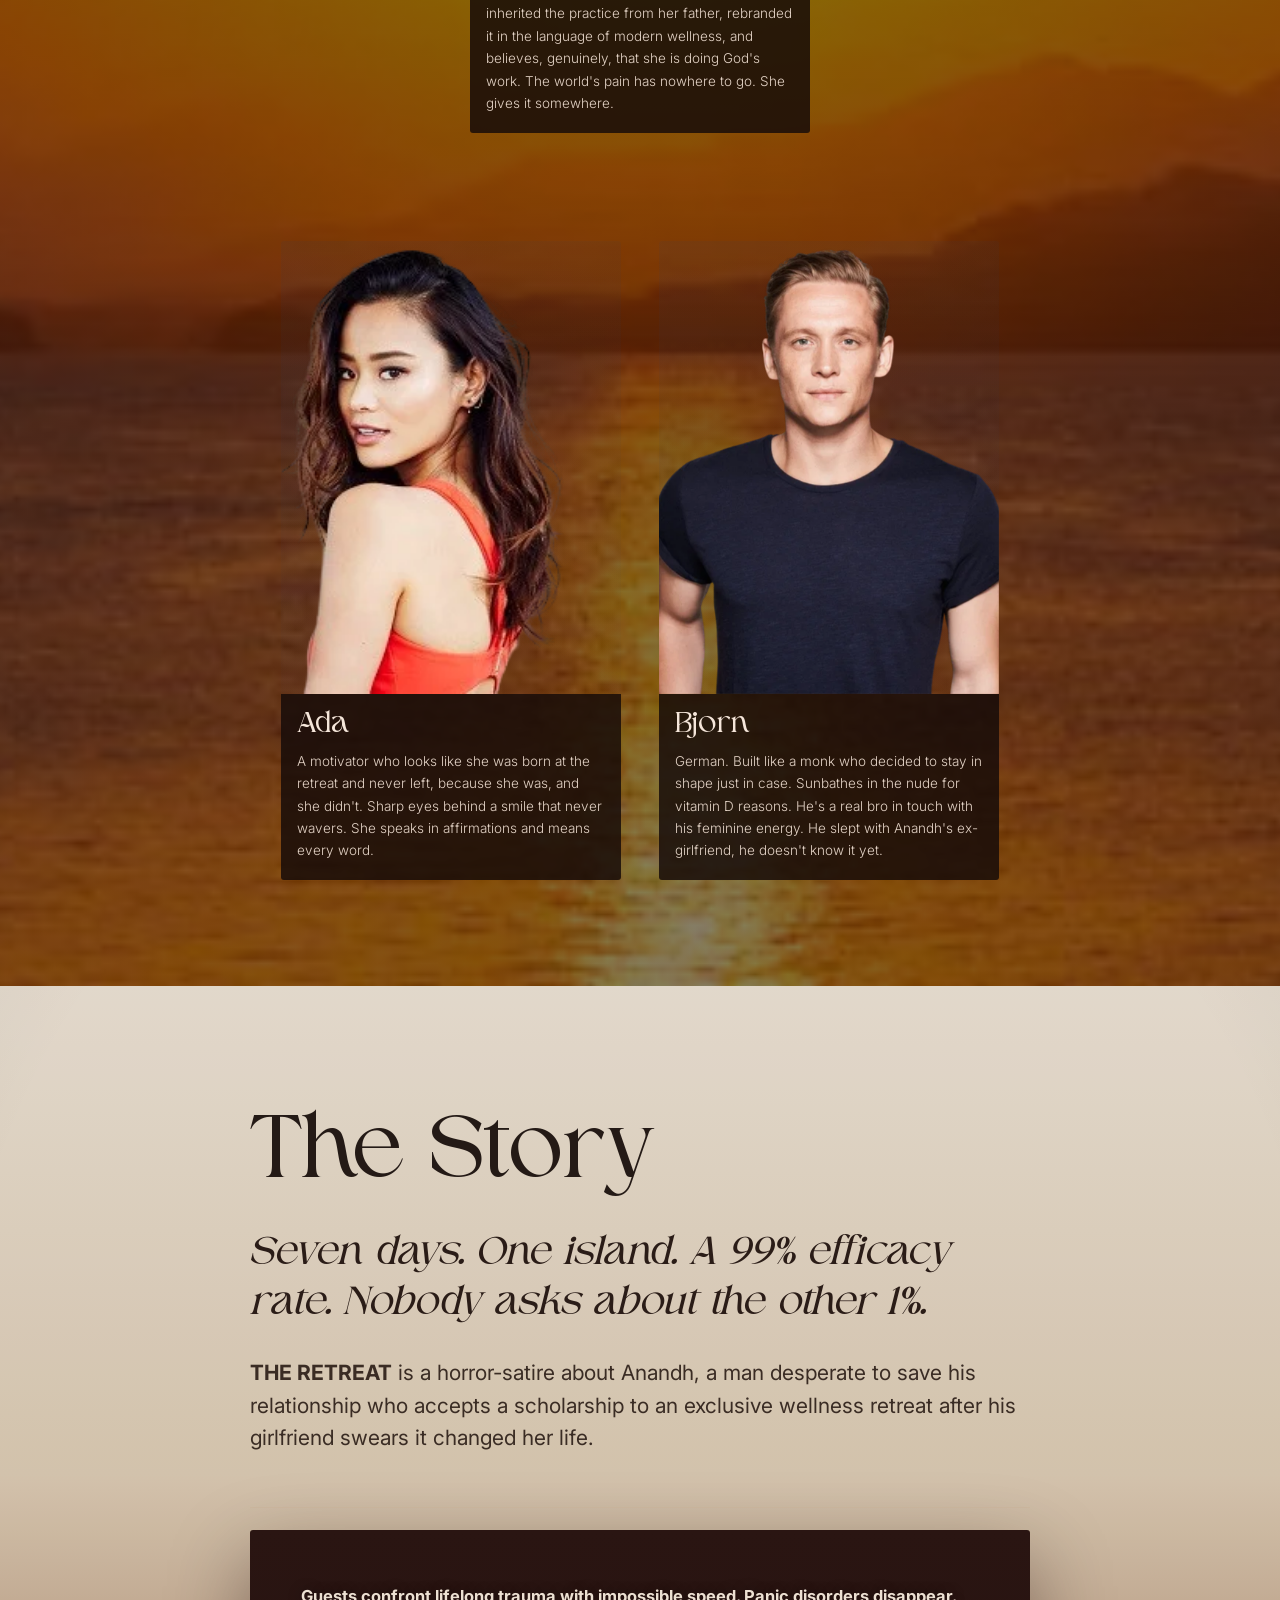
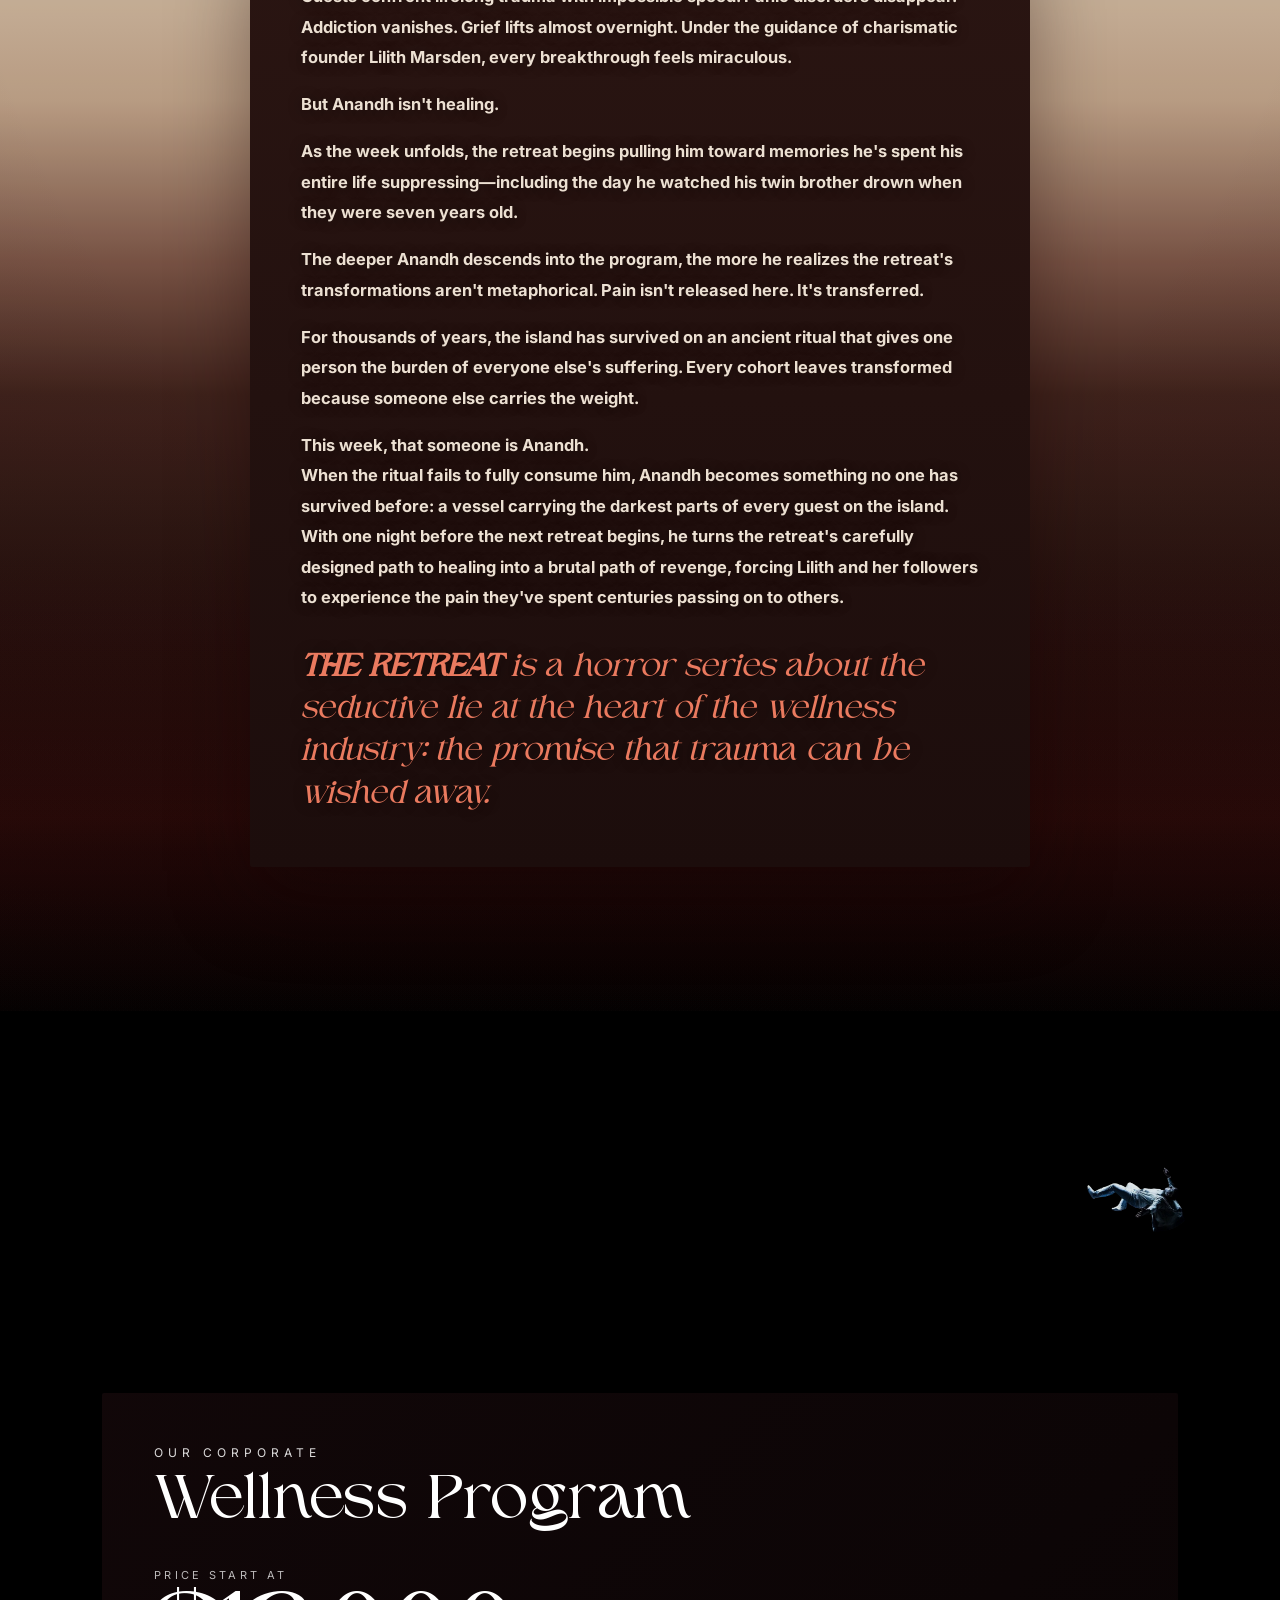
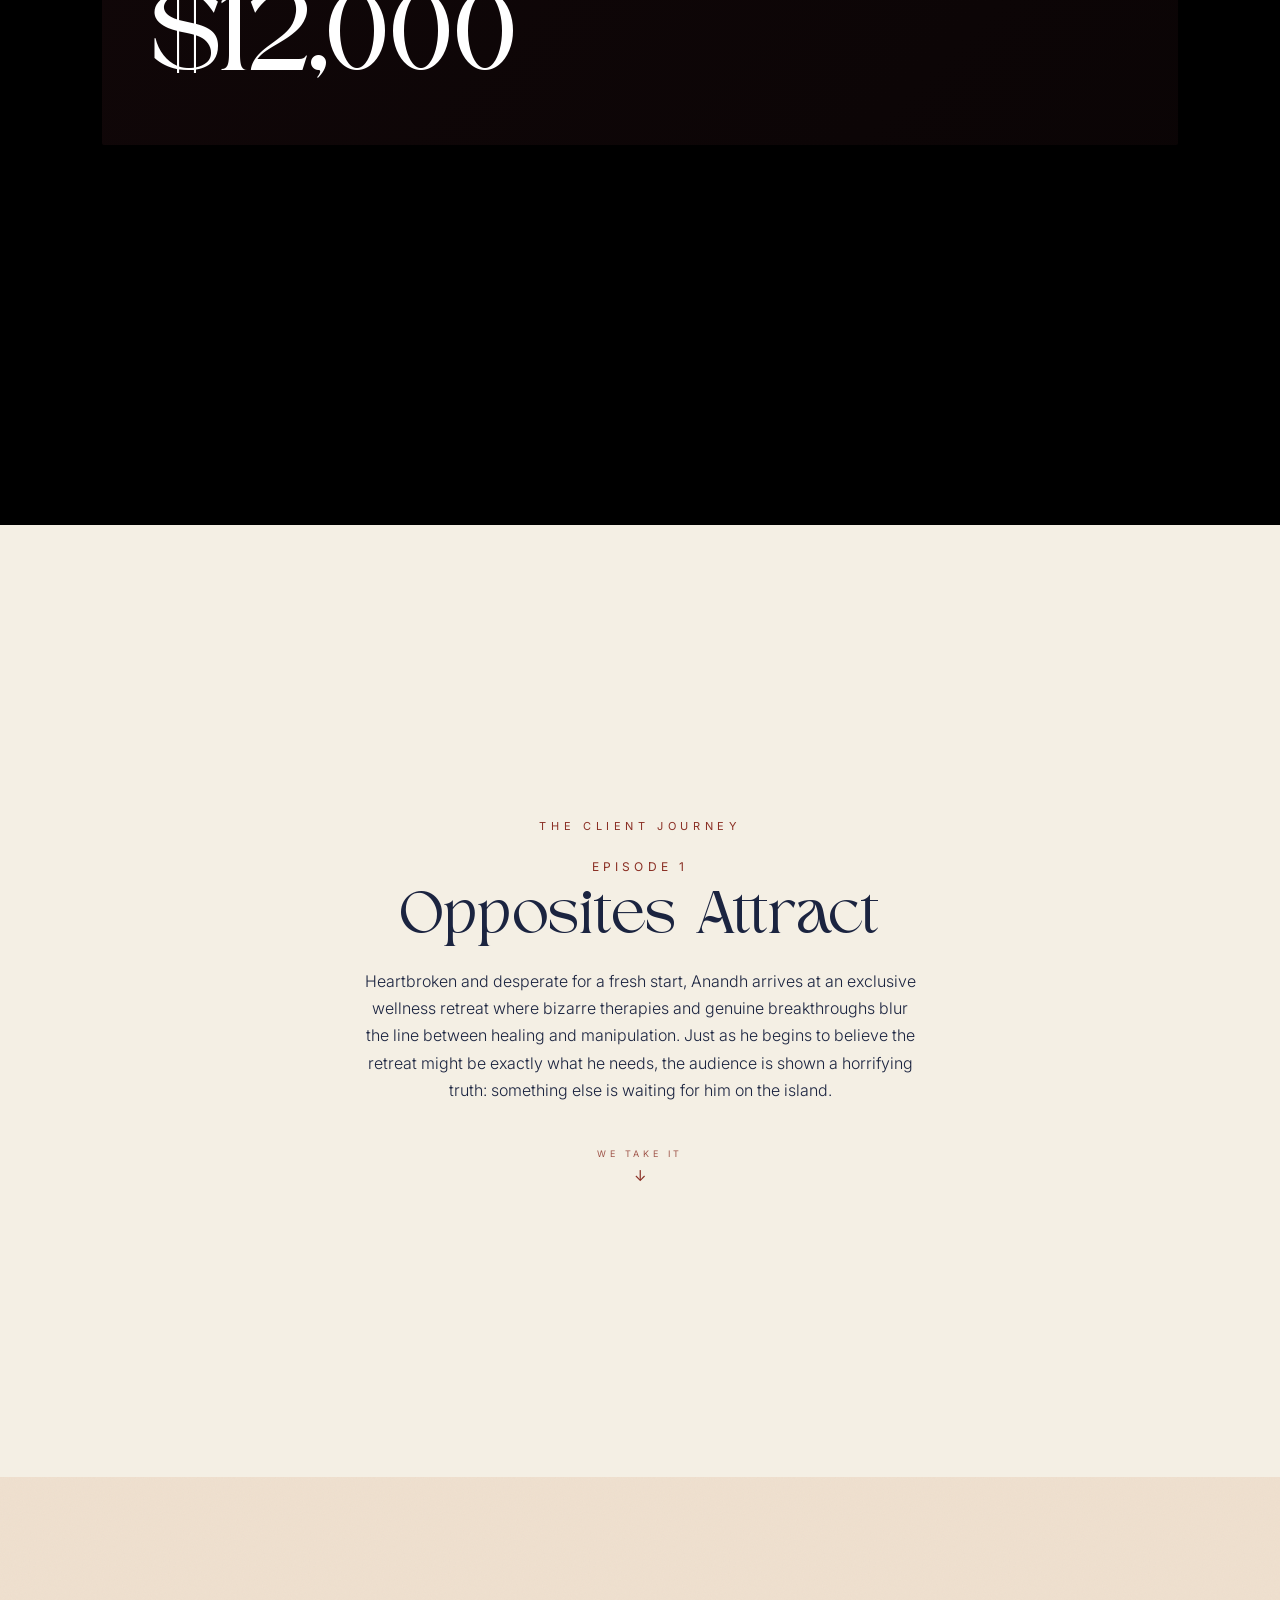
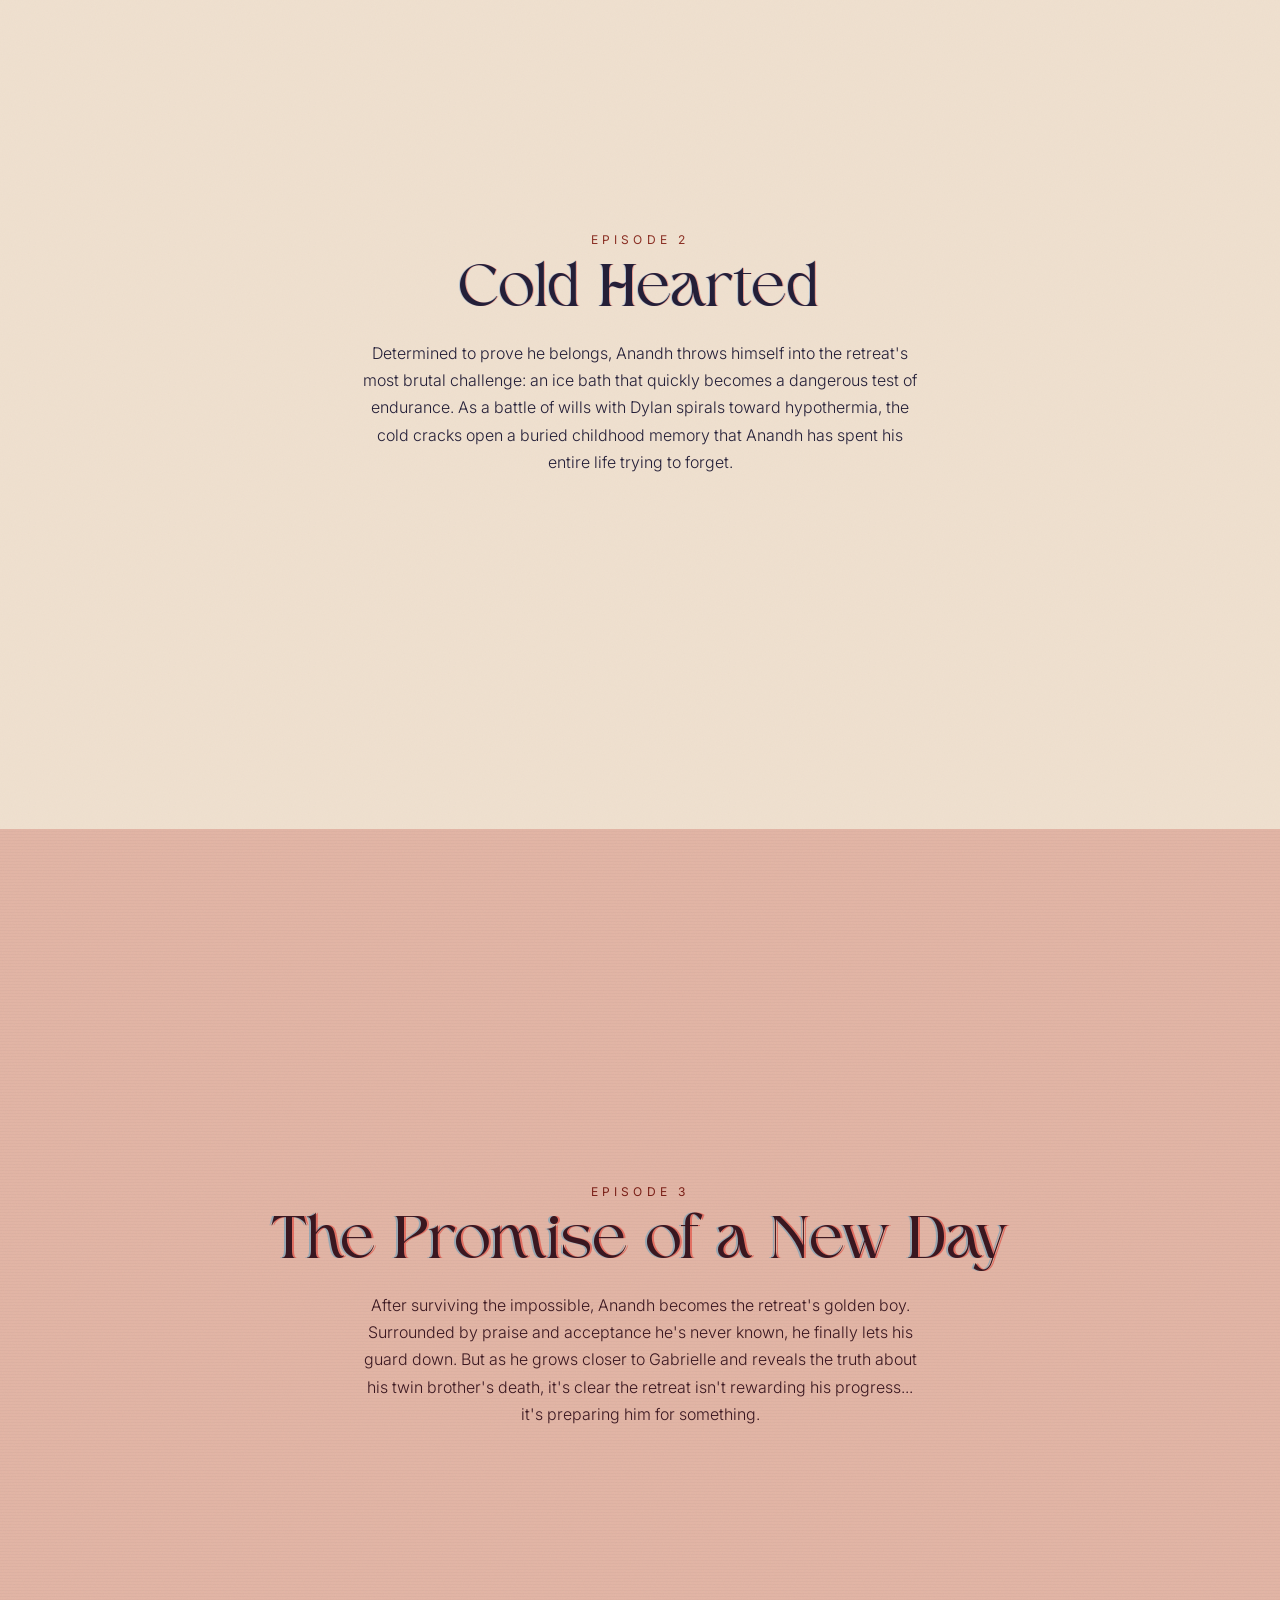
==== commit e53132c8: "Tabula rasa rebuild from final design package: fix trackpad stickiness at the root Root cause: macOS" ====
--- a/site/index.html
+++ b/site/index.html
@@ -15,13 +15,13 @@
 <div id="page" style="position:relative; overflow-x:hidden; font-family:'Inter',sans-serif; color:var(--ink); --ink:#1b2440; --accent:#2b3a60; --line:rgba(43,58,96,0.22);">
 
   <!-- ATMOSPHERE (all behind sections; images stay pristine) -->
-  <div data-bg style="position:fixed; inset:0; z-index:-10; background:#f6f4f0; will-change:background-color;"></div>
-  <div data-glow style="position:fixed; inset:0; z-index:-9; pointer-events:none; opacity:0; background:radial-gradient(130% 100% at 50% 78%, rgba(190,26,22,.62), transparent 66%); will-change:opacity;"></div>
+  <div data-bg style="position:fixed; inset:0; z-index:-10; background:#f6f4f0; transform:translateZ(0);"></div>
+  <div data-glow style="position:fixed; inset:0; z-index:-9; pointer-events:none; opacity:0; background:radial-gradient(130% 100% at 50% 78%, rgba(190,26,22,.62), transparent 66%); will-change:opacity; transform:translateZ(0);"></div>
   <div data-progress style="position:fixed; top:0; left:0; height:3px; width:100%; transform:scaleX(0); transform-origin:left center; z-index:60; background:linear-gradient(90deg, #2b3a60, #8a1414 58%, #e6231a); box-shadow:0 0 12px rgba(230,30,20,.5); transition:transform .12s linear; pointer-events:none;"></div>
   <div data-grain style="position:fixed; inset:0; z-index:-8; pointer-events:none; opacity:.09; background-image:url(&quot;data:image/svg+xml,%3Csvg xmlns='http://www.w3.org/2000/svg' width='140' height='140'%3E%3Cfilter id='n'%3E%3CfeTurbulence type='fractalNoise' baseFrequency='0.85' numOctaves='2'/%3E%3C/filter%3E%3Crect width='100%25' height='100%25' filter='url(%23n)' opacity='0.55'/%3E%3C/svg%3E&quot;);"></div>
 
   <!-- FIXED EVIL-EYE : spiral rings + star, pupil tracks cursor, escalates to blood -->
-  <div data-eyewrap style="position:fixed; right:26px; bottom:26px; z-index:50; display:flex; flex-direction:column; align-items:center; gap:8px; pointer-events:none; will-change:filter, opacity, transform;">
+  <div data-eyewrap style="position:fixed; right:26px; bottom:26px; z-index:50; display:flex; flex-direction:column; align-items:center; gap:8px; pointer-events:none;">
     <svg data-eye viewBox="0 0 120 120" width="120" height="120" style="display:block; overflow:visible;">
       <defs>
         <clipPath id="ret2-disc"><circle cx="60" cy="60" r="46"></circle></clipPath>
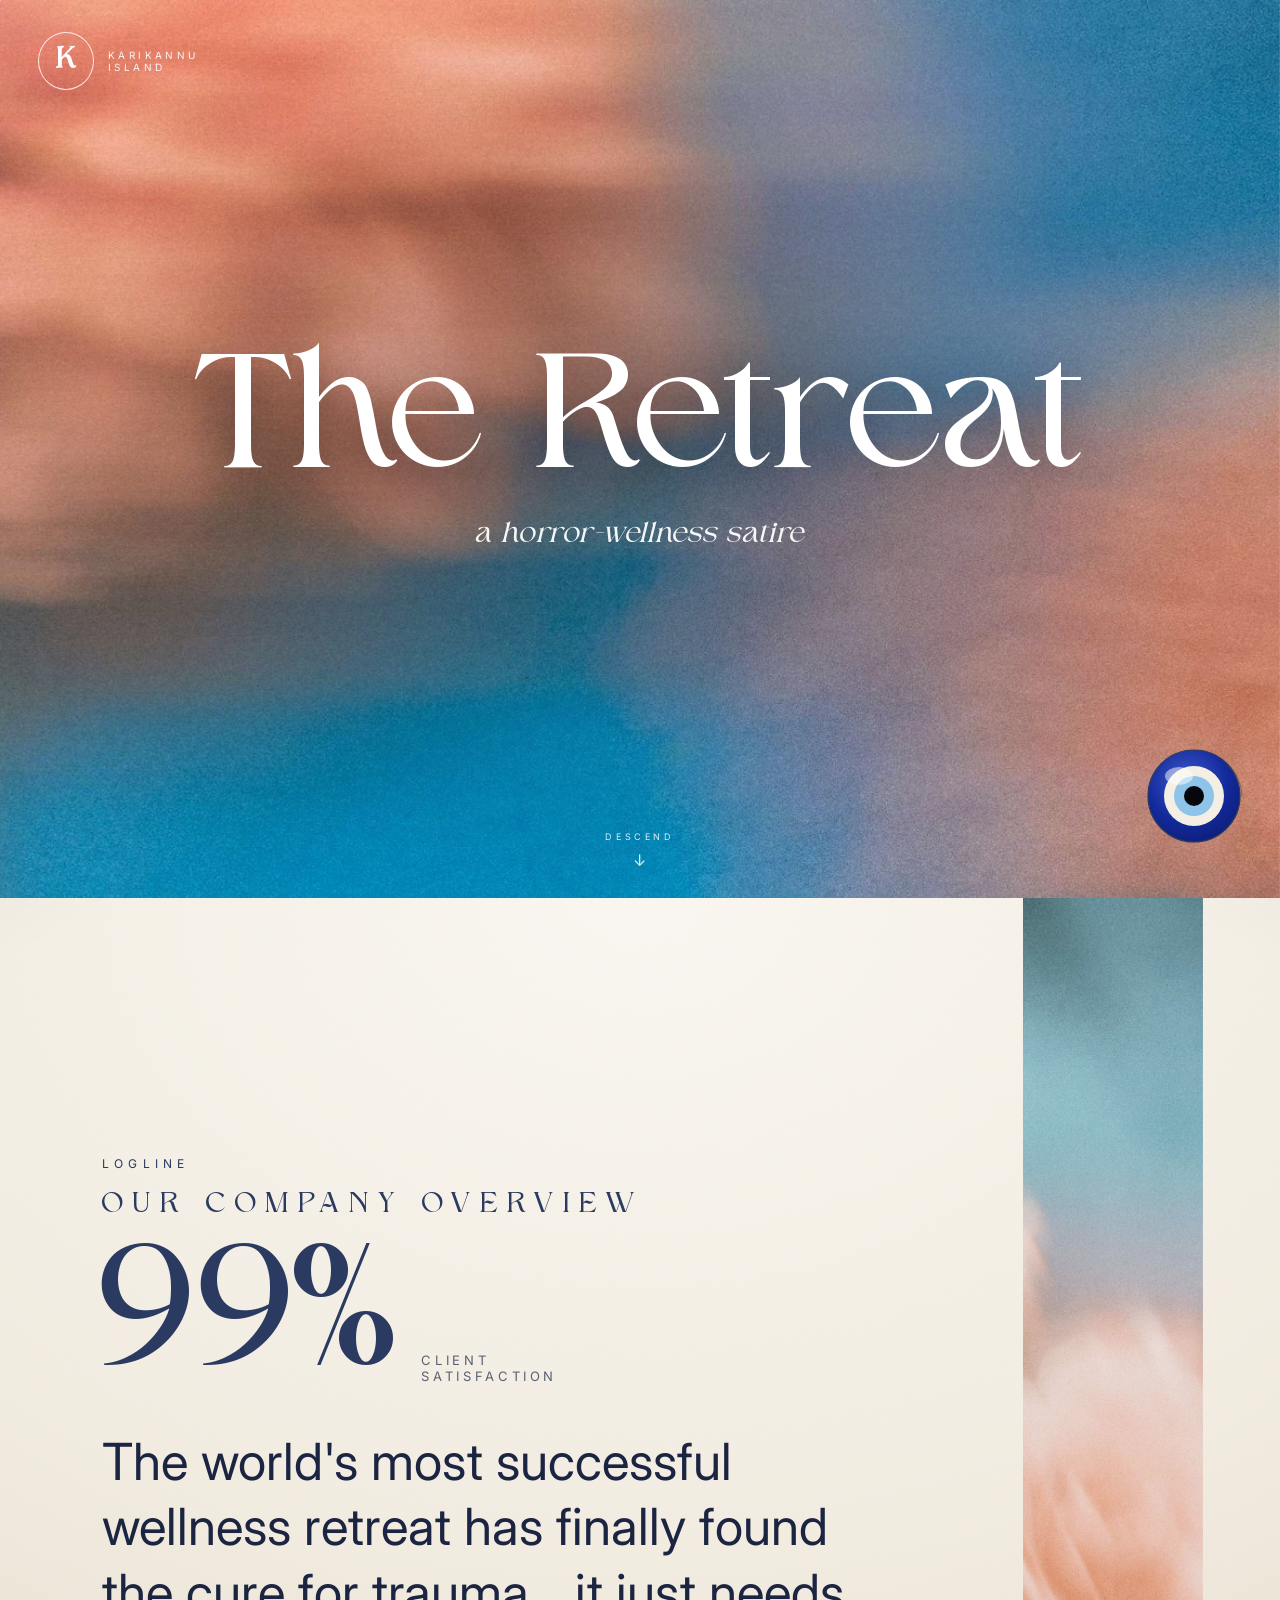
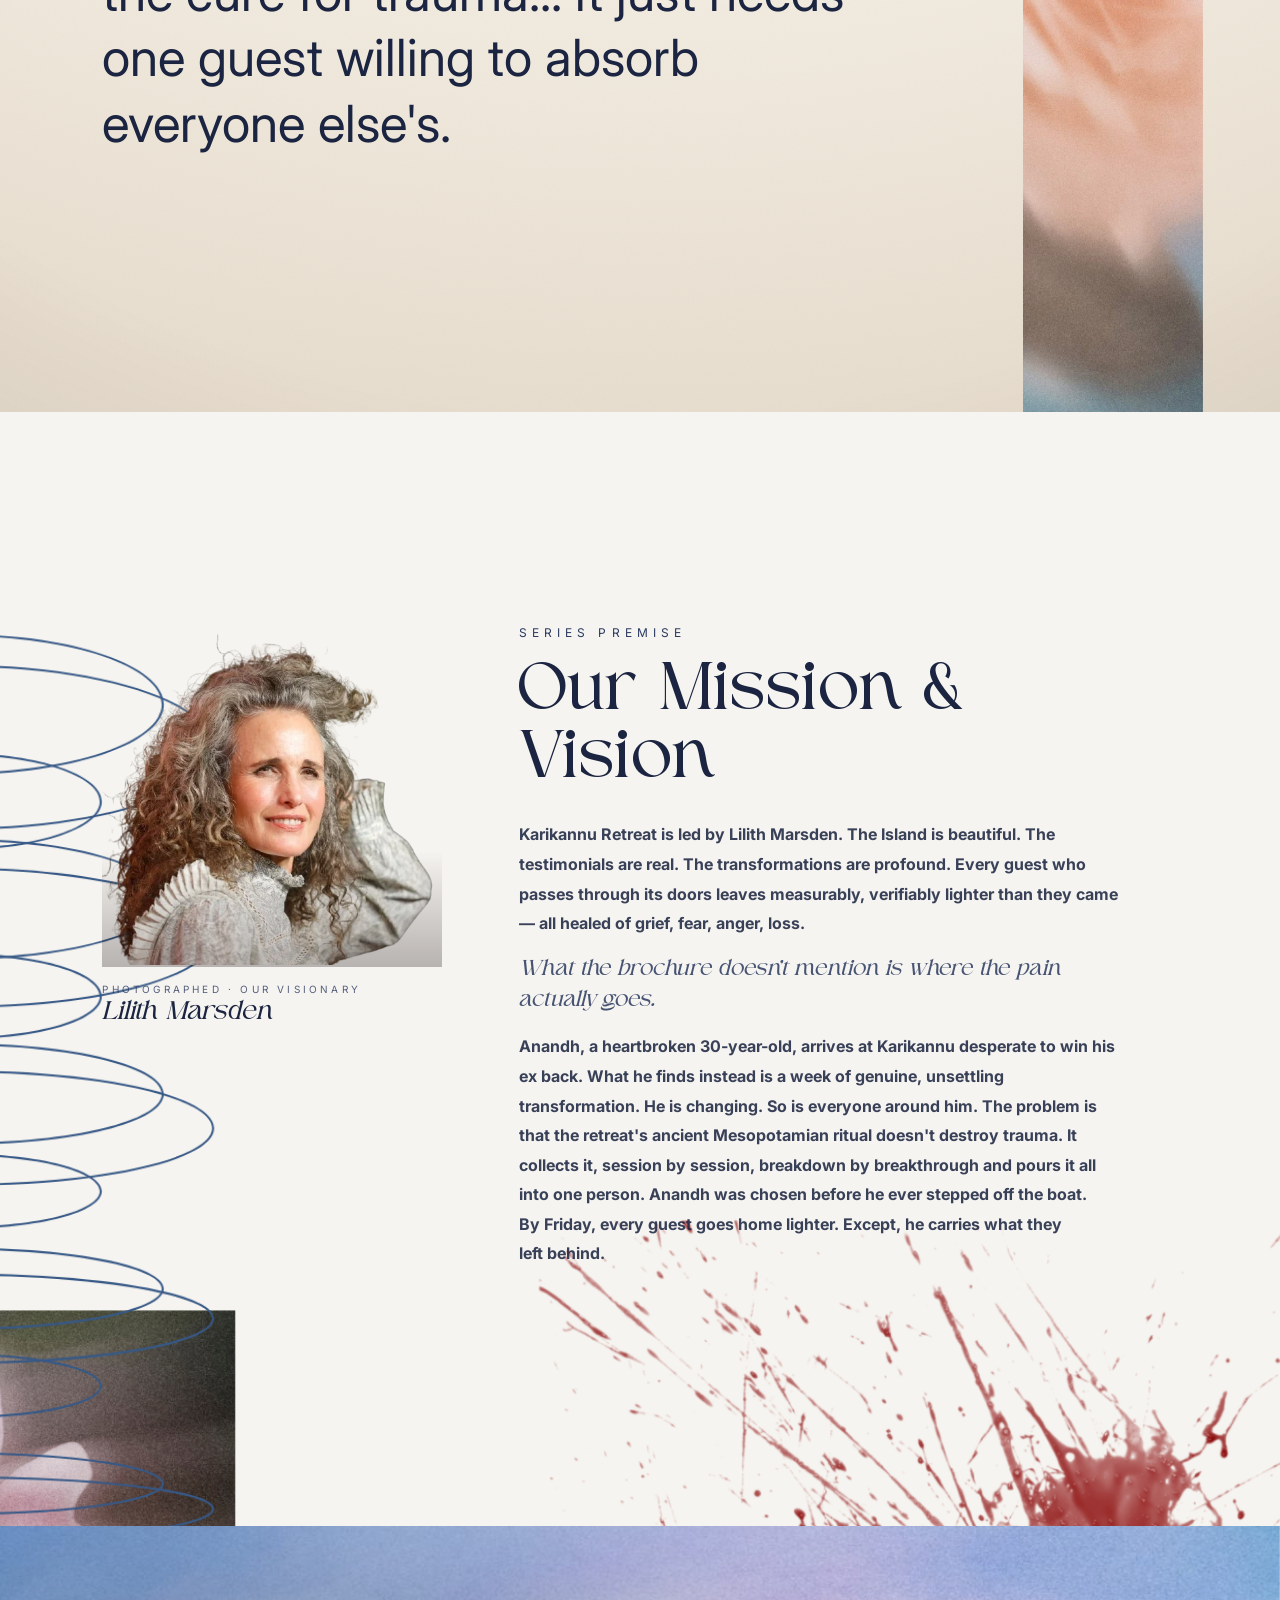
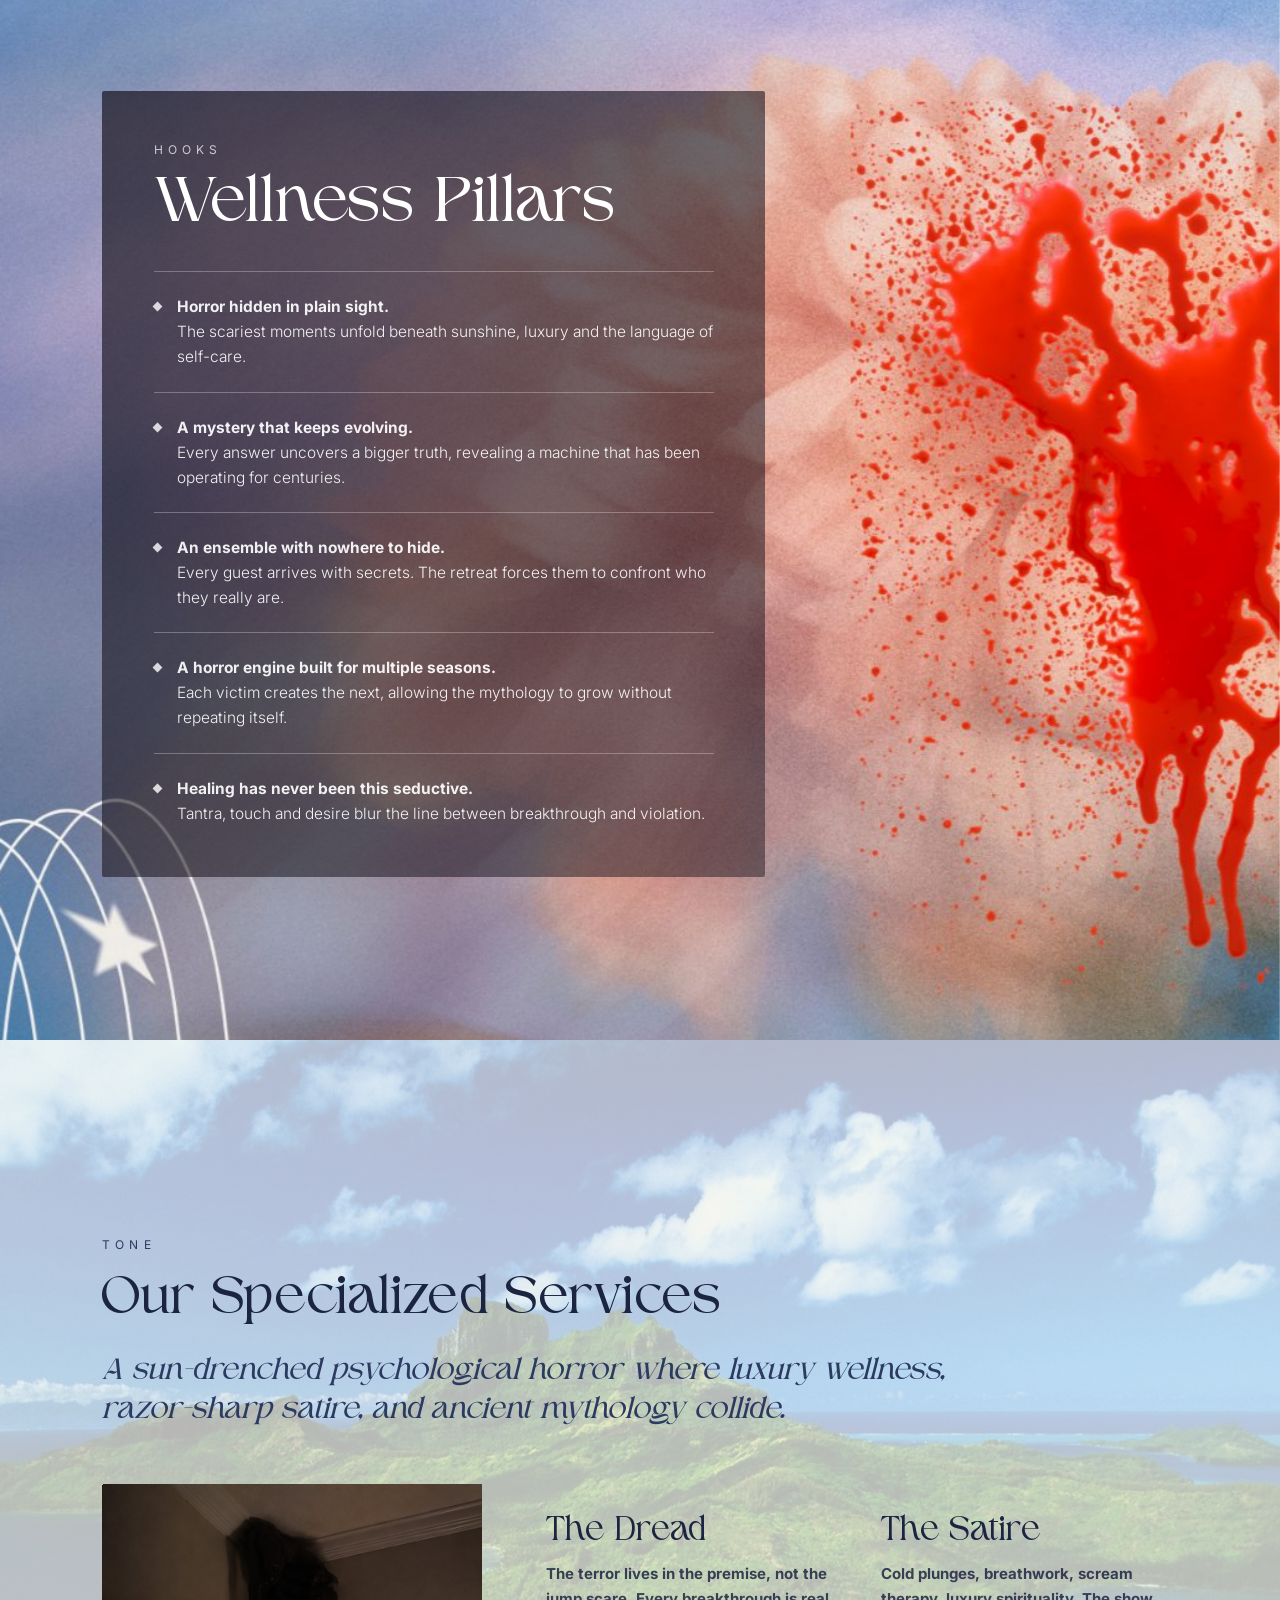
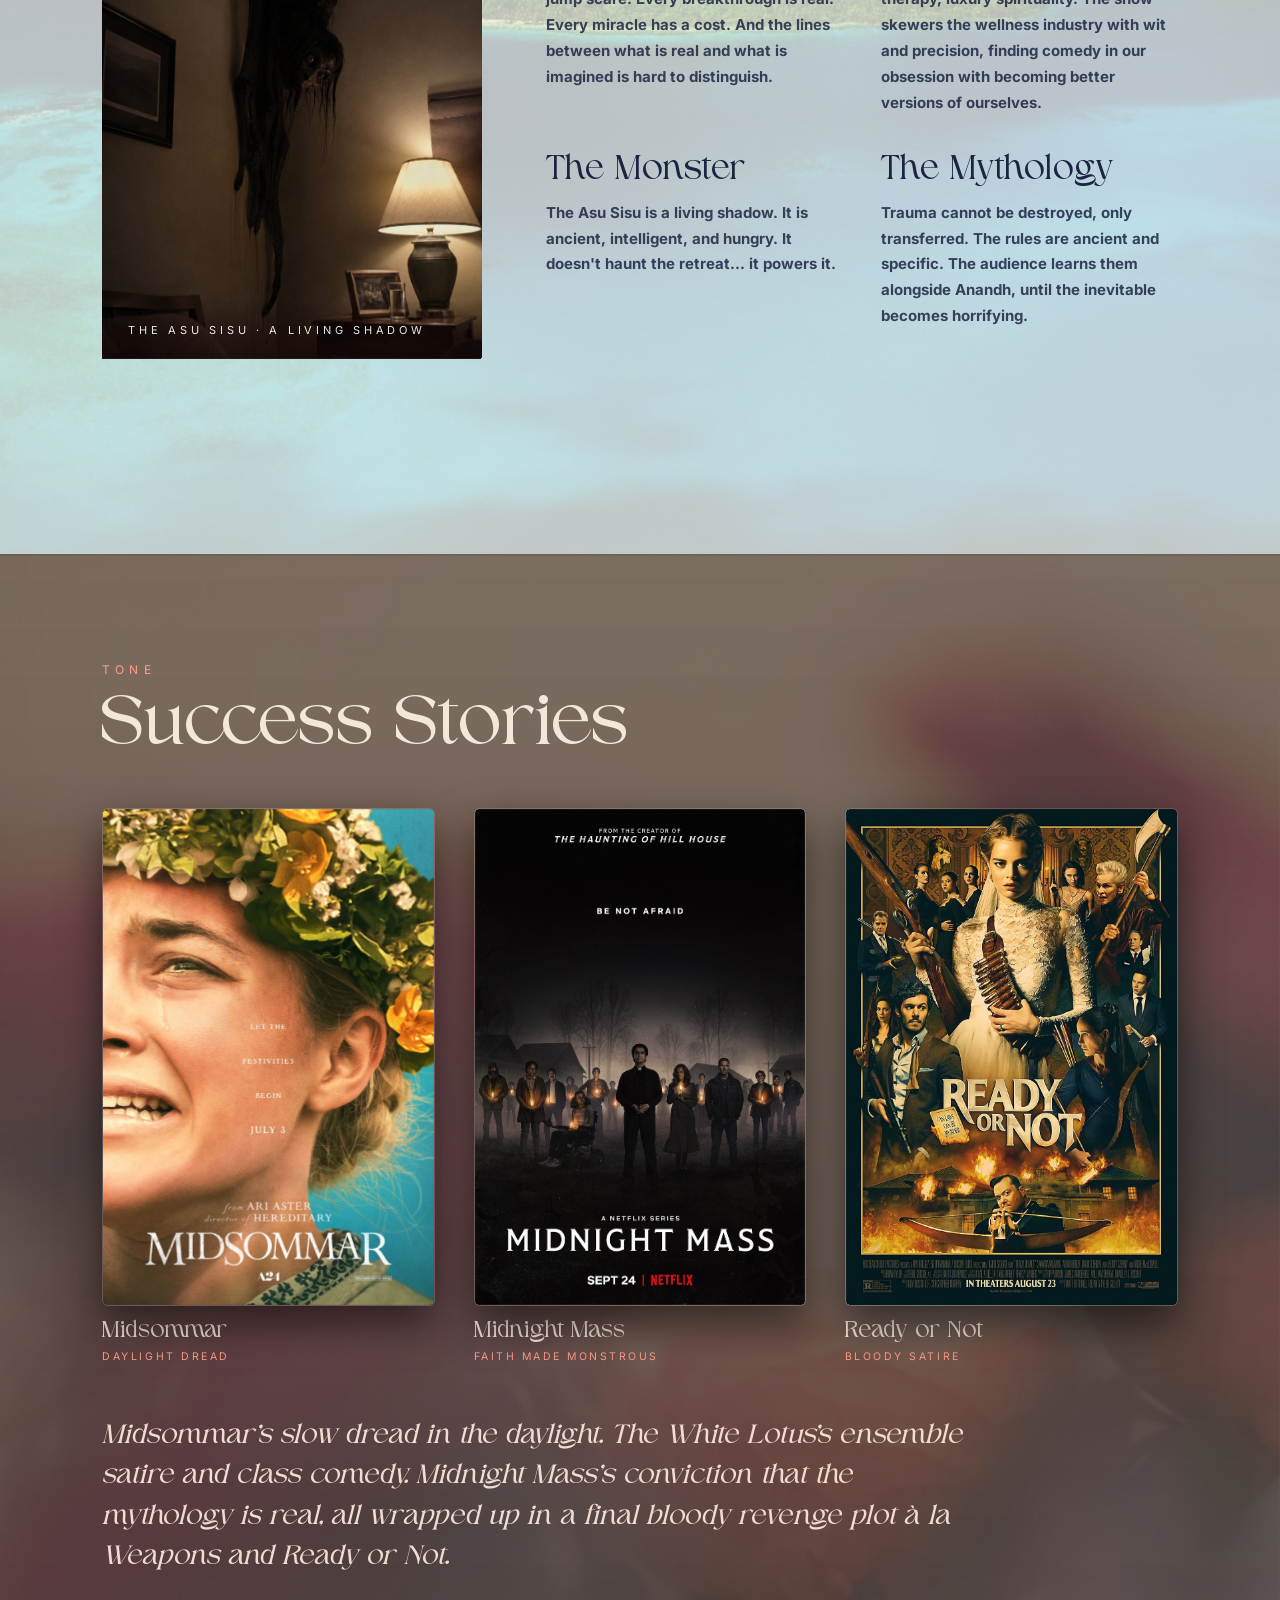
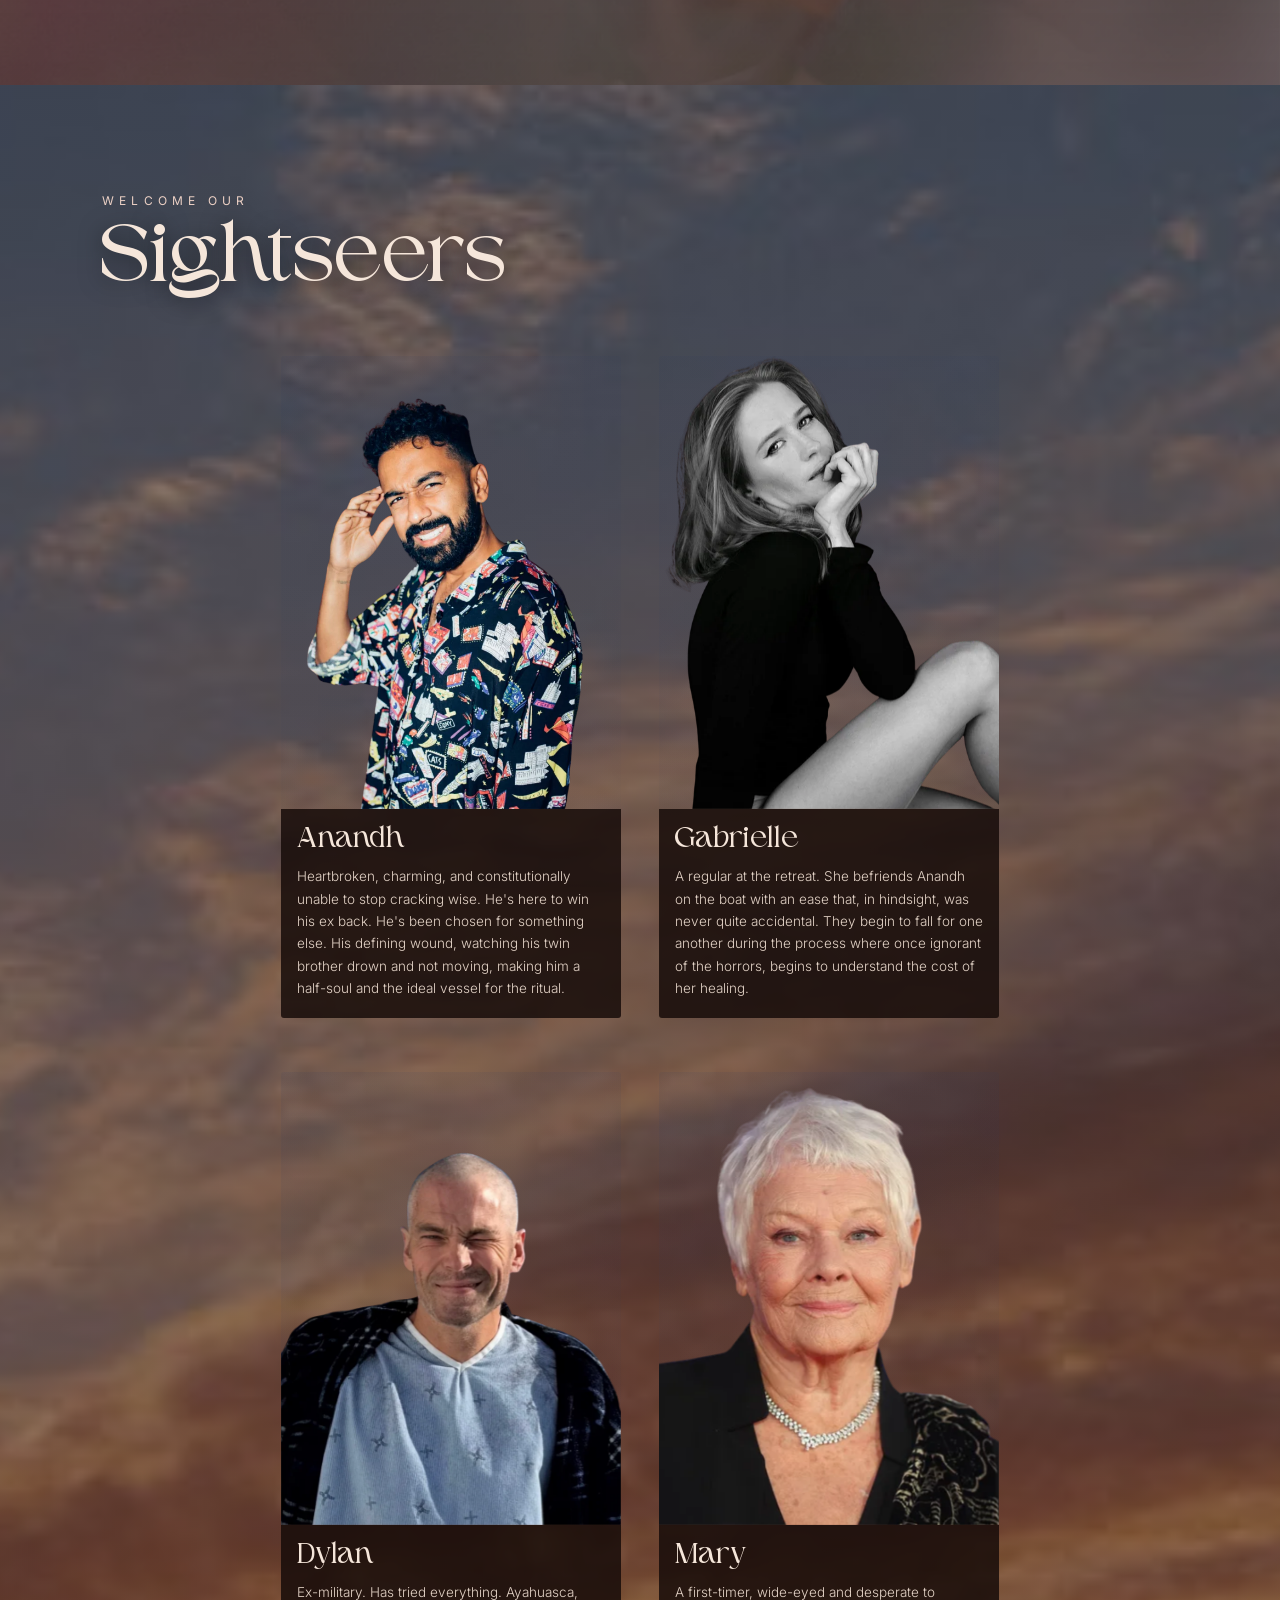
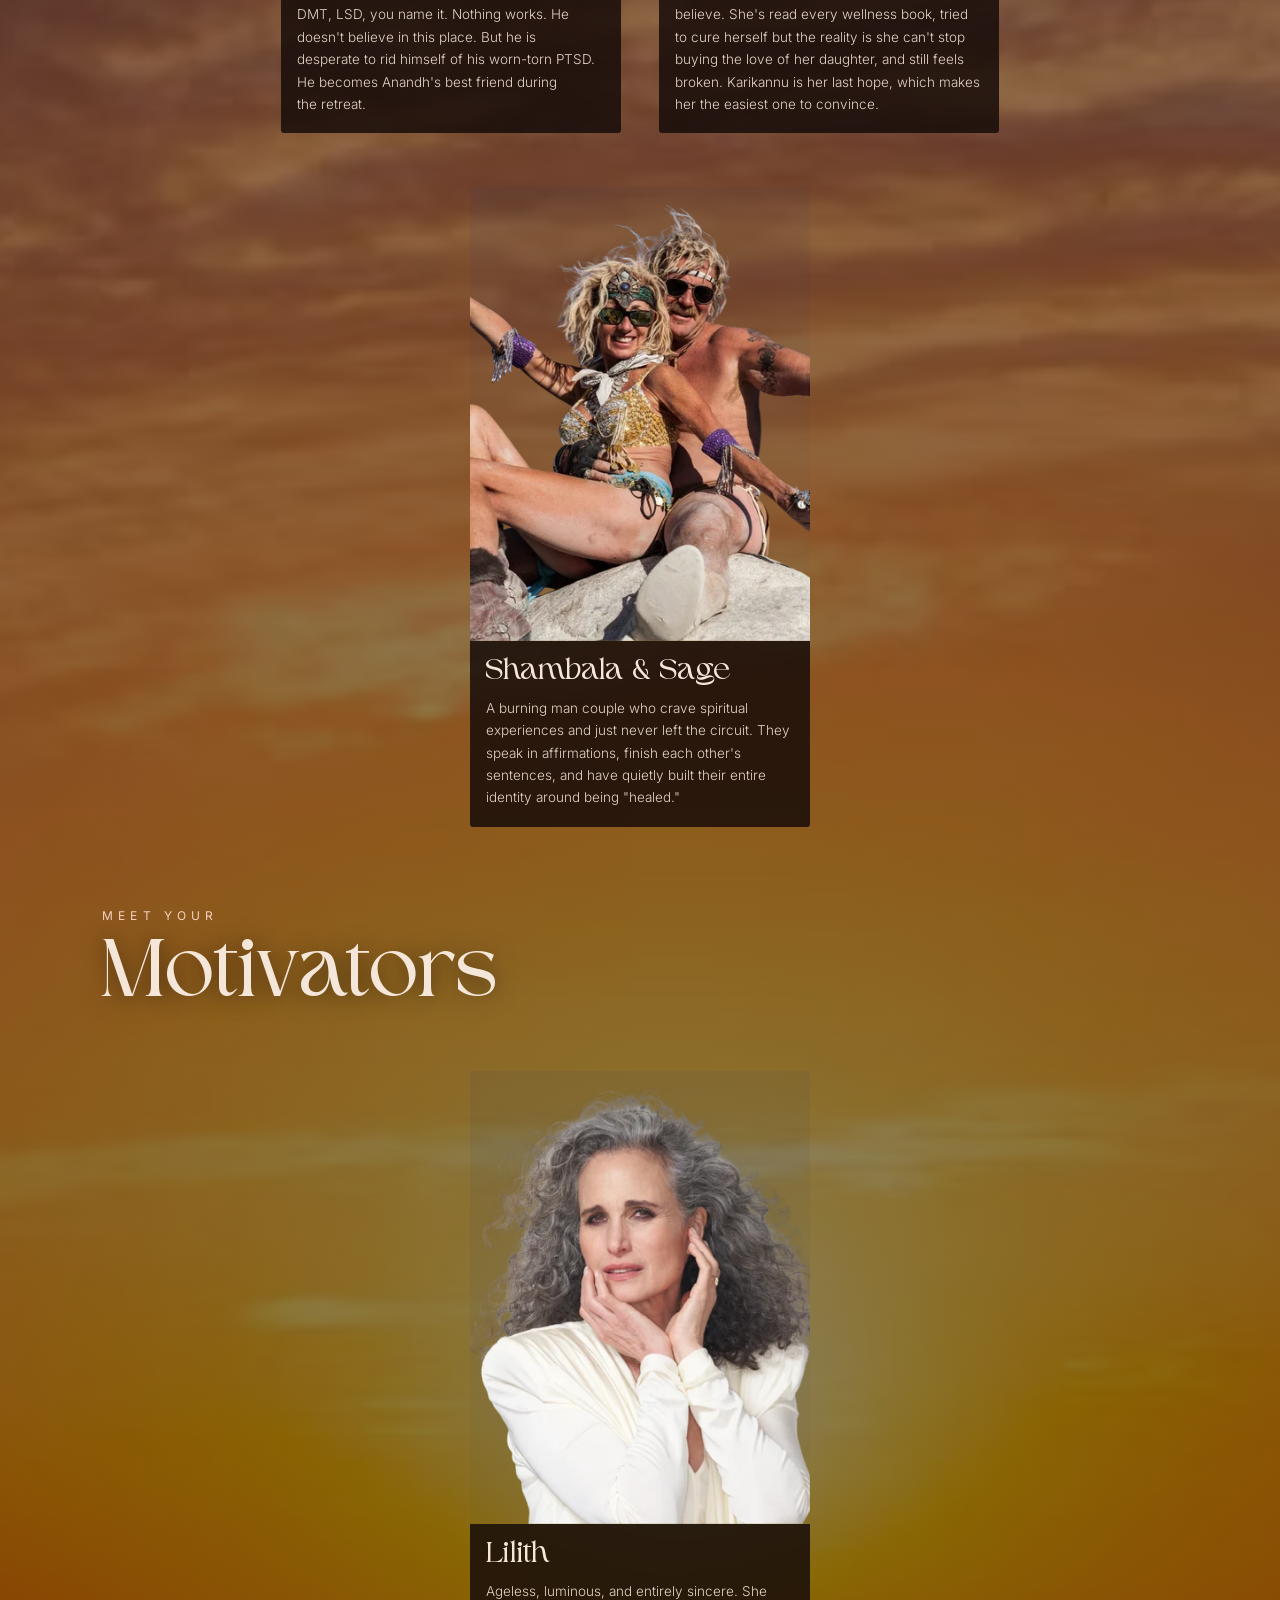
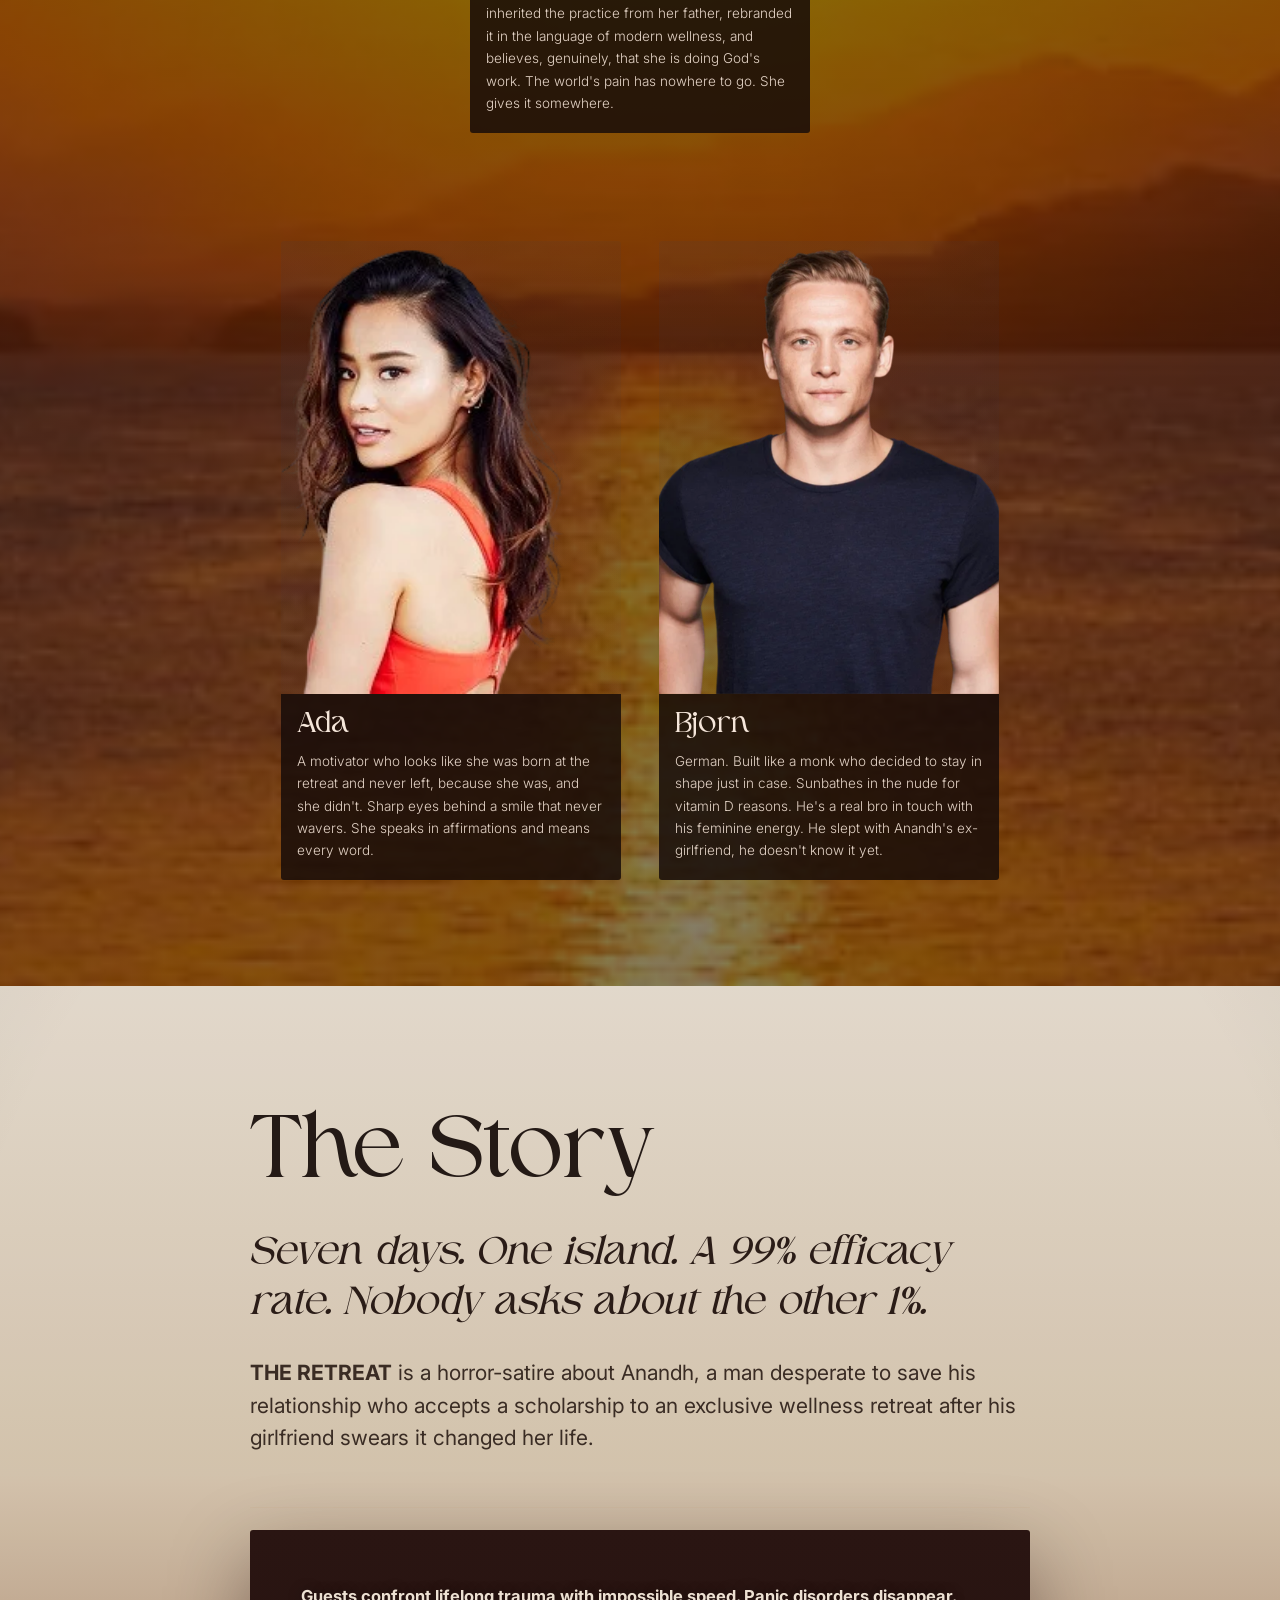
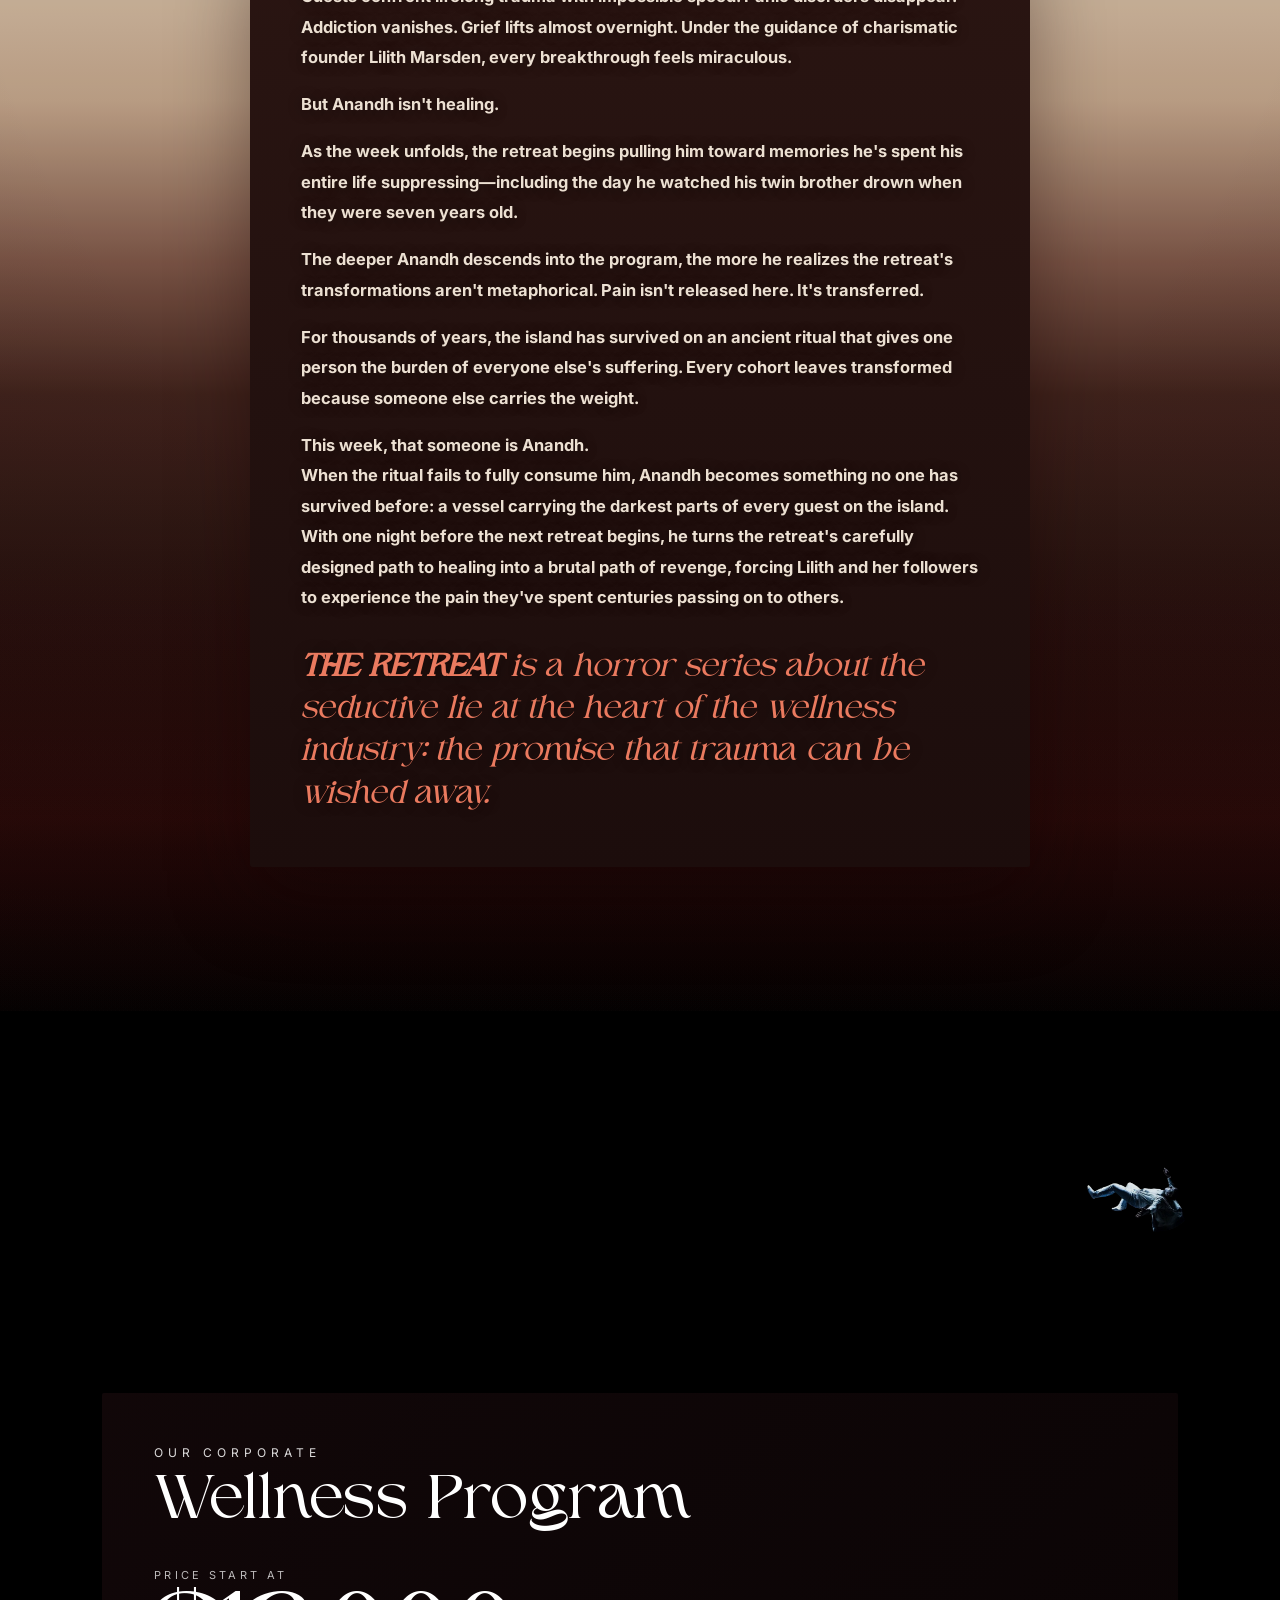
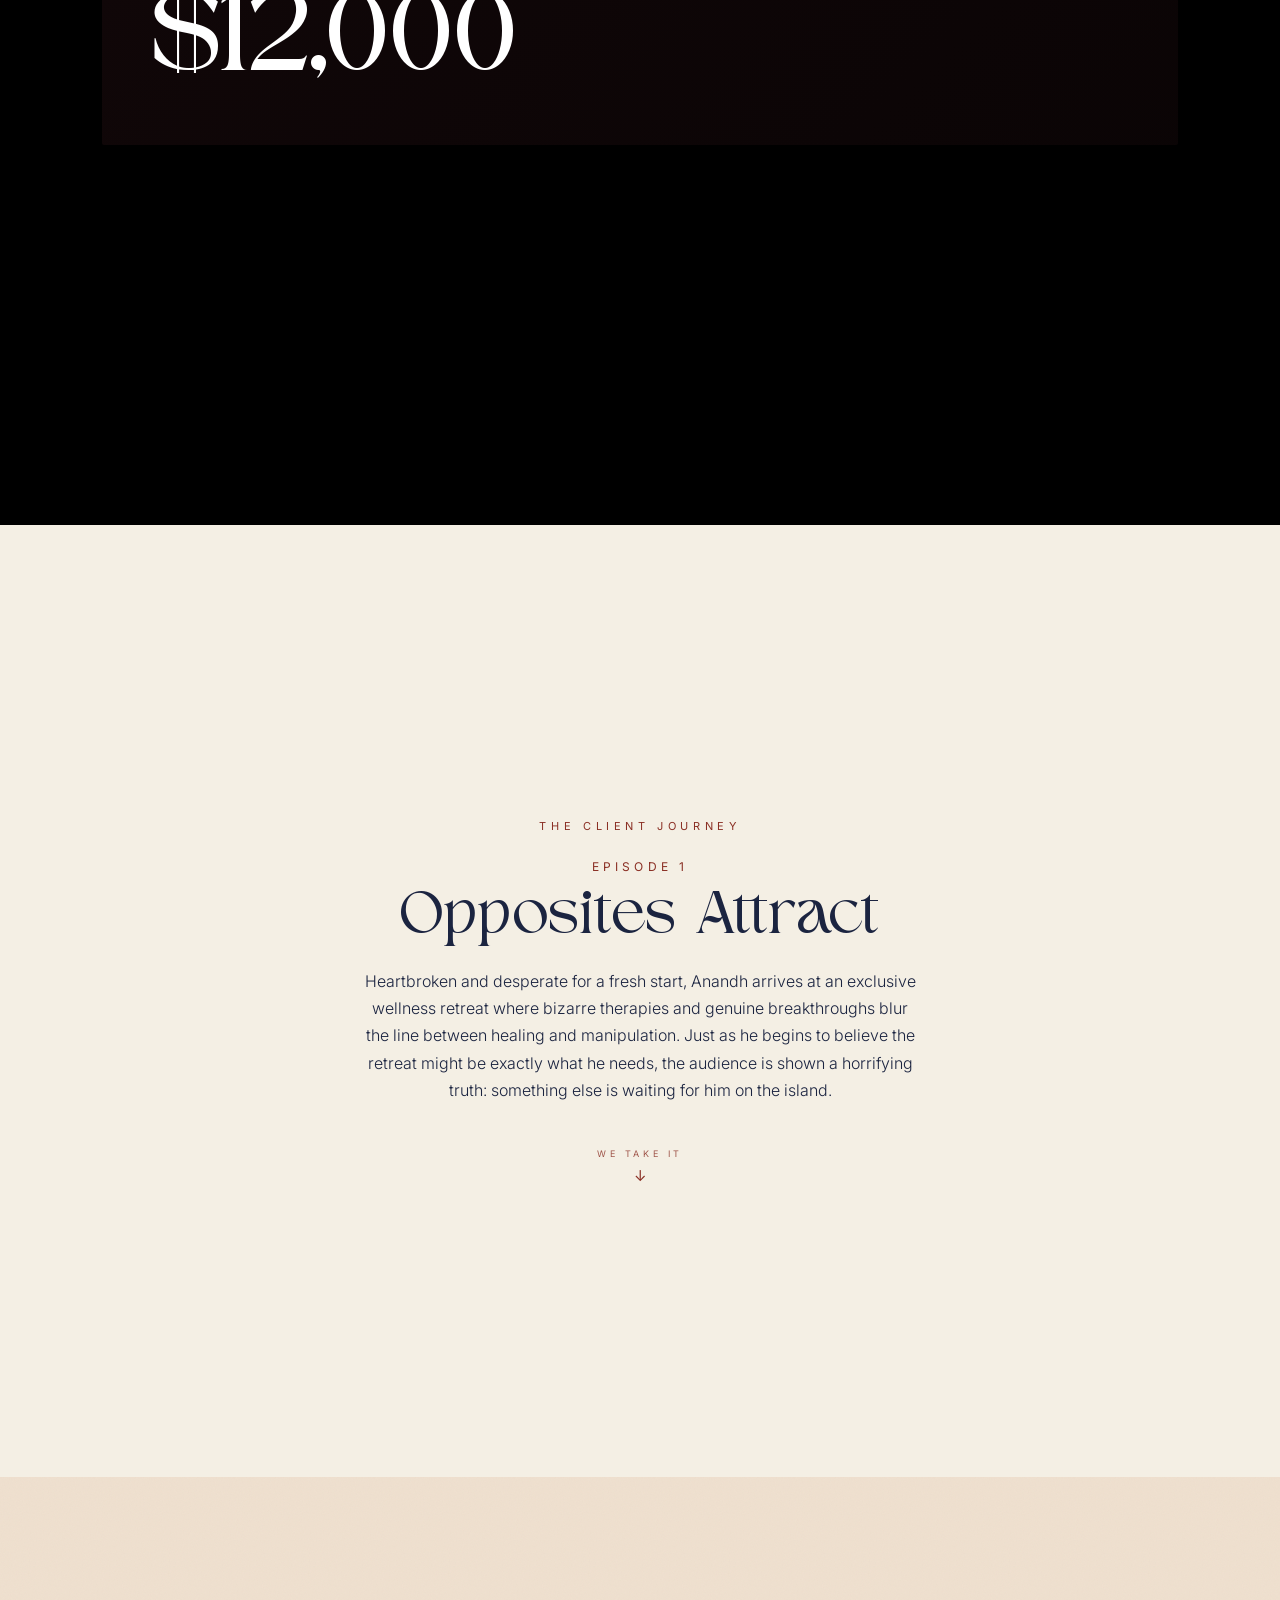
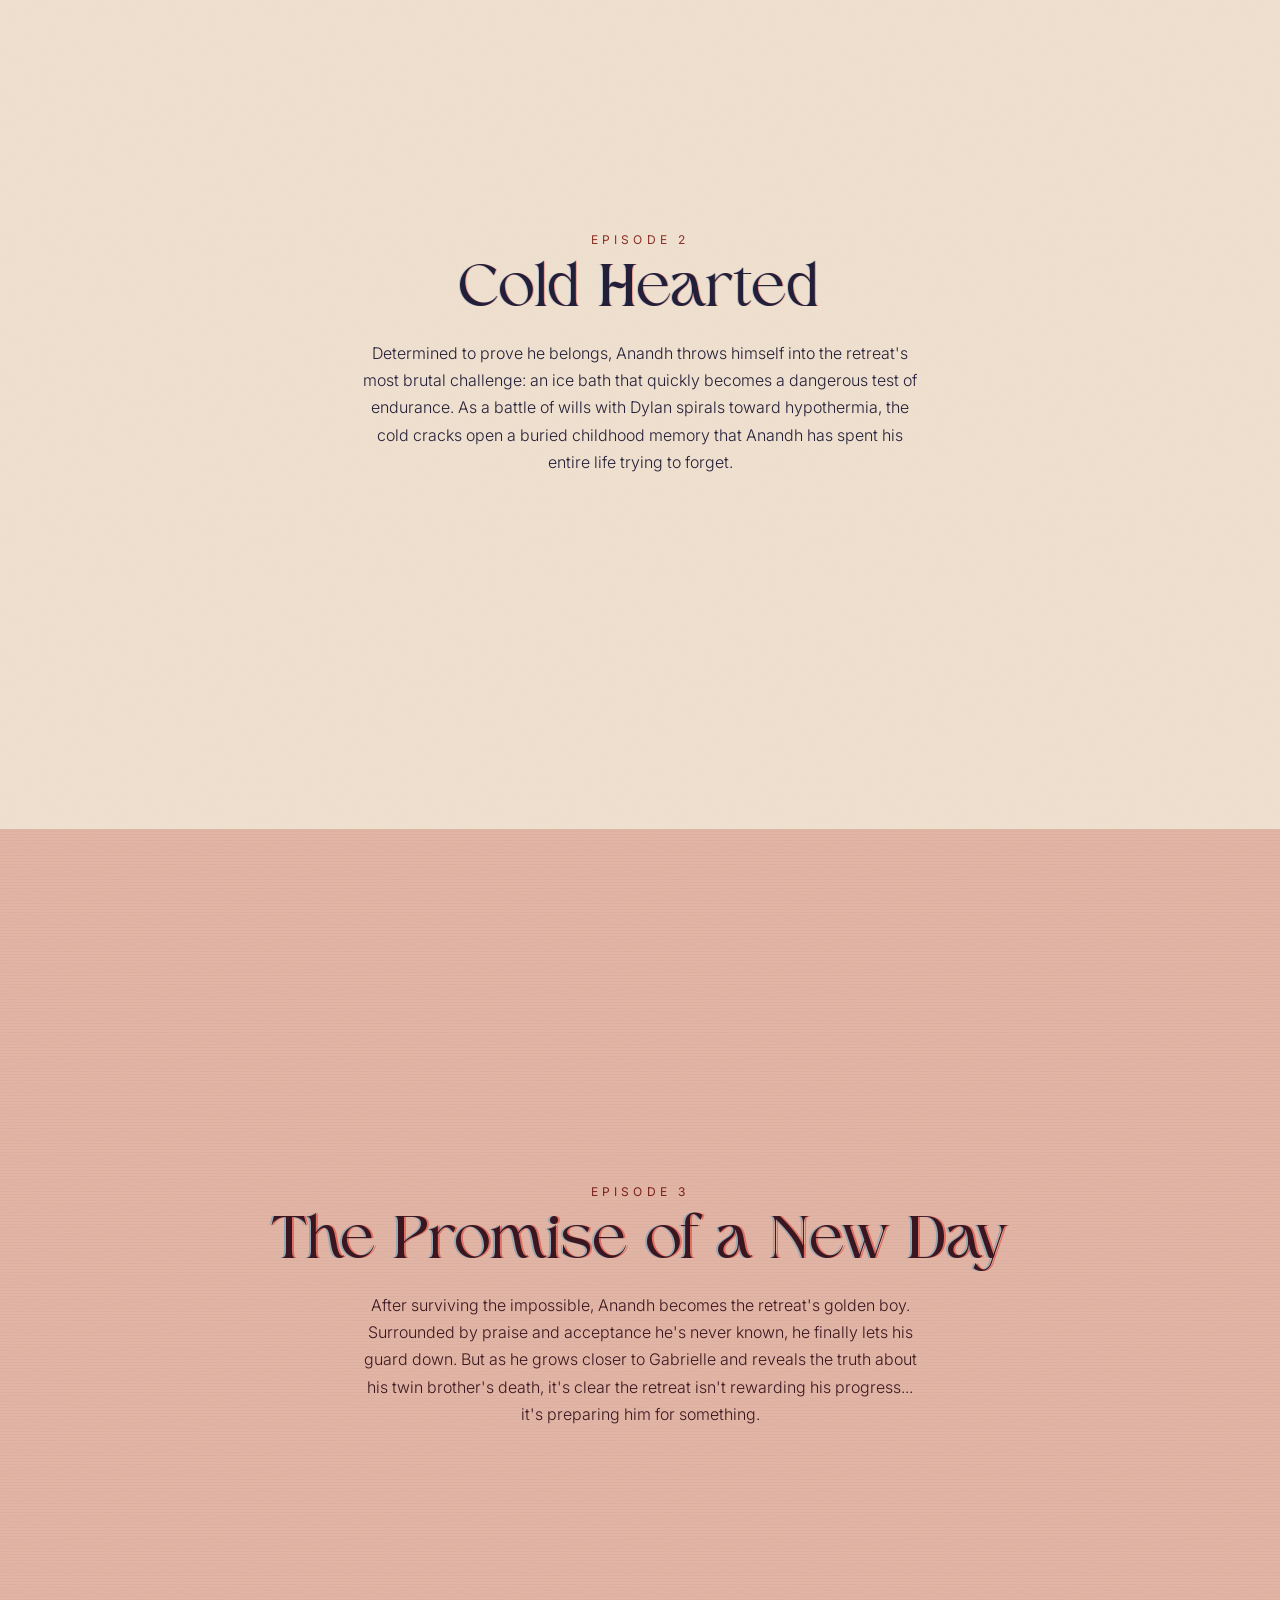
==== commit 51c6cbe4: "Promote scattered mix-blend-mode grain overlays to their own GPU layer Found via live inspection (Ch" ====
--- a/site/index.html
+++ b/site/index.html
@@ -98,7 +98,7 @@
       <img src="assets/floral-peach-tall-opt.jpg" alt="" style="width:100%; height:100%; object-fit:cover;">
     </div>
     <div style="position:absolute; inset:0; z-index:0; pointer-events:none; background:radial-gradient(120% 95% at 50% 45%, transparent 58%, rgba(40,22,20,.13));"></div>
-    <div style="position:absolute; inset:0; z-index:0; pointer-events:none; mix-blend-mode:multiply; opacity:.05; background-image:url(&quot;data:image/svg+xml,%3Csvg xmlns='http://www.w3.org/2000/svg' width='140' height='140'%3E%3Cfilter id='n'%3E%3CfeTurbulence type='fractalNoise' baseFrequency='0.85' numOctaves='2'/%3E%3C/filter%3E%3Crect width='100%25' height='100%25' filter='url(%23n)' opacity='0.55'/%3E%3C/svg%3E&quot;);"></div>
+    <div style="position:absolute; inset:0; z-index:0; pointer-events:none; transform:translateZ(0); mix-blend-mode:multiply; opacity:.05; background-image:url(&quot;data:image/svg+xml,%3Csvg xmlns='http://www.w3.org/2000/svg' width='140' height='140'%3E%3Cfilter id='n'%3E%3CfeTurbulence type='fractalNoise' baseFrequency='0.85' numOctaves='2'/%3E%3C/filter%3E%3Crect width='100%25' height='100%25' filter='url(%23n)' opacity='0.55'/%3E%3C/svg%3E&quot;);"></div>
     <div data-reveal style="max-width:760px; position:relative; z-index:1;">
       <div style="font-family:'Inter',sans-serif; font-size:12px; letter-spacing:.42em; text-transform:uppercase; color:var(--accent); margin-bottom:18px;">Logline</div>
       <div style="font-family:Higuen; font-size:clamp(18px,4.4vw,30px); letter-spacing:.3em; text-transform:uppercase; color:var(--accent); margin-bottom:28px;">Our Company Overview</div>
@@ -345,7 +345,7 @@
   <section data-screen-label="06c Story" style="position:relative; padding:clamp(96px,14vh,168px) 8vw; background:linear-gradient(180deg, #f0e8da 0%, #e0d0b8 30%, #c3a68b 44%, #7d5647 54%, #43241d 62%, #200d0b 78%, #0a0304 90%, #000000 100%); color:#241a16;">
     <div style="position:absolute; inset:0; z-index:0; pointer-events:none; background:radial-gradient(120% 100% at 50% 26%, transparent 44%, rgba(28,10,10,.26));"></div>
     <div style="position:absolute; inset:0; z-index:0; pointer-events:none; background:linear-gradient(180deg, transparent 72%, rgba(120,22,16,.24) 88%, transparent 100%);"></div>
-    <div style="position:absolute; inset:0; z-index:0; pointer-events:none; mix-blend-mode:multiply; opacity:.08; background-color:#382020;"></div>
+    <div style="position:absolute; inset:0; z-index:0; pointer-events:none; transform:translateZ(0); mix-blend-mode:multiply; opacity:.08; background-color:#382020;"></div>
     <div data-reveal style="position:relative; z-index:1; max-width:780px; margin:0 auto; width:100%;">
       <h2 style="font-family:'Higuen',serif; font-weight:500; font-size:clamp(46px,7vw,92px); line-height:.96; margin:0 0 32px; color:#241a16;">The Story</h2>
 
@@ -403,7 +403,7 @@
 
   <!-- EP 2 — first tremor -->
   <section data-screen-label="08 · Ep2" style="position:relative; min-height:88vh; display:flex; align-items:center; justify-content:center; padding:clamp(56px,9vh,110px) 8vw; overflow:hidden; background:#efe0cf;">
-    <div style="position:absolute; inset:0; pointer-events:none; mix-blend-mode:multiply; opacity:.06; background-image:url(&quot;data:image/svg+xml,%3Csvg xmlns='http://www.w3.org/2000/svg' width='140' height='140'%3E%3Cfilter id='n'%3E%3CfeTurbulence type='fractalNoise' baseFrequency='0.85' numOctaves='2'/%3E%3C/filter%3E%3Crect width='100%25' height='100%25' filter='url(%23n)' opacity='0.55'/%3E%3C/svg%3E&quot;);"></div>
+    <div style="position:absolute; inset:0; pointer-events:none; transform:translateZ(0); mix-blend-mode:multiply; opacity:.06; background-image:url(&quot;data:image/svg+xml,%3Csvg xmlns='http://www.w3.org/2000/svg' width='140' height='140'%3E%3Cfilter id='n'%3E%3CfeTurbulence type='fractalNoise' baseFrequency='0.85' numOctaves='2'/%3E%3C/filter%3E%3Crect width='100%25' height='100%25' filter='url(%23n)' opacity='0.55'/%3E%3C/svg%3E&quot;);"></div>
     <div data-reveal style="position:relative; z-index:3; width:100%; max-width:760px; text-align:center;">
       <div style="animation:jt2 3.2s ease-in-out infinite;">
         <div style="font-family:'Inter',sans-serif; font-size:12px; letter-spacing:.34em; text-transform:uppercase; color:#8a2f24; margin-bottom:14px;">Episode 2</div>
@@ -415,7 +415,7 @@
 
   <!-- EP 3 — glitch creeps in -->
   <section data-screen-label="08 · Ep3" style="position:relative; min-height:88vh; display:flex; align-items:center; justify-content:center; padding:clamp(56px,9vh,110px) 8vw; overflow:hidden; background:#e3b6a6;">
-    <div style="position:absolute; inset:0; pointer-events:none; mix-blend-mode:multiply; opacity:.1; background-image:url(&quot;data:image/svg+xml,%3Csvg xmlns='http://www.w3.org/2000/svg' width='140' height='140'%3E%3Cfilter id='n'%3E%3CfeTurbulence type='fractalNoise' baseFrequency='0.85' numOctaves='2'/%3E%3C/filter%3E%3Crect width='100%25' height='100%25' filter='url(%23n)' opacity='0.55'/%3E%3C/svg%3E&quot;);"></div>
+    <div style="position:absolute; inset:0; pointer-events:none; transform:translateZ(0); mix-blend-mode:multiply; opacity:.1; background-image:url(&quot;data:image/svg+xml,%3Csvg xmlns='http://www.w3.org/2000/svg' width='140' height='140'%3E%3Cfilter id='n'%3E%3CfeTurbulence type='fractalNoise' baseFrequency='0.85' numOctaves='2'/%3E%3C/filter%3E%3Crect width='100%25' height='100%25' filter='url(%23n)' opacity='0.55'/%3E%3C/svg%3E&quot;);"></div>
     <div style="position:absolute; inset:0; pointer-events:none; opacity:.08; background:repeating-linear-gradient(0deg, rgba(0,0,0,.25) 0 1px, transparent 1px 3px);"></div>
     <div data-reveal style="position:relative; z-index:3; width:100%; max-width:760px; text-align:center;">
       <div style="animation:jt3 1.8s ease-in-out infinite;">
@@ -428,7 +428,7 @@
 
   <!-- EP 4 — the bleed -->
   <section data-screen-label="08 · Ep4" style="position:relative; min-height:88vh; display:flex; align-items:center; justify-content:center; padding:clamp(56px,9vh,110px) 8vw; overflow:hidden; background:#8a2a24;">
-    <div style="position:absolute; inset:0; pointer-events:none; mix-blend-mode:overlay; opacity:.18; background-image:url(&quot;data:image/svg+xml,%3Csvg xmlns='http://www.w3.org/2000/svg' width='140' height='140'%3E%3Cfilter id='n'%3E%3CfeTurbulence type='fractalNoise' baseFrequency='0.85' numOctaves='2'/%3E%3C/filter%3E%3Crect width='100%25' height='100%25' filter='url(%23n)' opacity='0.55'/%3E%3C/svg%3E&quot;);"></div>
+    <div style="position:absolute; inset:0; pointer-events:none; transform:translateZ(0); mix-blend-mode:overlay; opacity:.18; background-image:url(&quot;data:image/svg+xml,%3Csvg xmlns='http://www.w3.org/2000/svg' width='140' height='140'%3E%3Cfilter id='n'%3E%3CfeTurbulence type='fractalNoise' baseFrequency='0.85' numOctaves='2'/%3E%3C/filter%3E%3Crect width='100%25' height='100%25' filter='url(%23n)' opacity='0.55'/%3E%3C/svg%3E&quot;);"></div>
     <div style="position:absolute; inset:0; pointer-events:none; opacity:.16; background:repeating-linear-gradient(0deg, rgba(0,0,0,.3) 0 1px, transparent 1px 3px);"></div>
     <div data-reveal style="position:relative; z-index:3; width:100%; max-width:760px; text-align:center;">
       <div style="animation:jt4 1.1s ease-in-out infinite;">
@@ -441,7 +441,7 @@
 
   <!-- EP 5 — coming apart -->
   <section data-screen-label="08 · Ep5" style="position:relative; min-height:88vh; display:flex; align-items:center; justify-content:center; padding:clamp(56px,9vh,110px) 8vw; overflow:hidden; background:#480f0f;">
-    <div style="position:absolute; inset:0; pointer-events:none; mix-blend-mode:overlay; opacity:.28; background-image:url(&quot;data:image/svg+xml,%3Csvg xmlns='http://www.w3.org/2000/svg' width='140' height='140'%3E%3Cfilter id='n'%3E%3CfeTurbulence type='fractalNoise' baseFrequency='0.85' numOctaves='2'/%3E%3C/filter%3E%3Crect width='100%25' height='100%25' filter='url(%23n)' opacity='0.55'/%3E%3C/svg%3E&quot;);"></div>
+    <div style="position:absolute; inset:0; pointer-events:none; transform:translateZ(0); mix-blend-mode:overlay; opacity:.28; background-image:url(&quot;data:image/svg+xml,%3Csvg xmlns='http://www.w3.org/2000/svg' width='140' height='140'%3E%3Cfilter id='n'%3E%3CfeTurbulence type='fractalNoise' baseFrequency='0.85' numOctaves='2'/%3E%3C/filter%3E%3Crect width='100%25' height='100%25' filter='url(%23n)' opacity='0.55'/%3E%3C/svg%3E&quot;);"></div>
     <div style="position:absolute; inset:0; pointer-events:none; opacity:.26; background:repeating-linear-gradient(0deg, rgba(0,0,0,.4) 0 1px, transparent 1px 3px);"></div>
     <div style="position:absolute; inset:0; pointer-events:none; background:radial-gradient(80% 70% at 50% 50%, transparent 40%, rgba(10,0,0,.55));"></div>
     <div data-reveal style="position:relative; z-index:3; width:100%; max-width:760px; text-align:center;">
@@ -455,7 +455,7 @@
 
   <!-- EP 6 — total collapse -->
   <section data-screen-label="08 · Ep6" style="position:relative; min-height:92vh; display:flex; align-items:center; justify-content:center; padding:clamp(56px,9vh,110px) 8vw; overflow:hidden; background:#140406; animation:jflk .9s steps(2,end) infinite;">
-    <div style="position:absolute; inset:0; pointer-events:none; mix-blend-mode:screen; opacity:.4; background-image:url(&quot;data:image/svg+xml,%3Csvg xmlns='http://www.w3.org/2000/svg' width='140' height='140'%3E%3Cfilter id='n'%3E%3CfeTurbulence type='fractalNoise' baseFrequency='0.85' numOctaves='2'/%3E%3C/filter%3E%3Crect width='100%25' height='100%25' filter='url(%23n)' opacity='0.55'/%3E%3C/svg%3E&quot;);"></div>
+    <div style="position:absolute; inset:0; pointer-events:none; transform:translateZ(0); mix-blend-mode:screen; opacity:.4; background-image:url(&quot;data:image/svg+xml,%3Csvg xmlns='http://www.w3.org/2000/svg' width='140' height='140'%3E%3Cfilter id='n'%3E%3CfeTurbulence type='fractalNoise' baseFrequency='0.85' numOctaves='2'/%3E%3C/filter%3E%3Crect width='100%25' height='100%25' filter='url(%23n)' opacity='0.55'/%3E%3C/svg%3E&quot;);"></div>
     <div style="position:absolute; inset:0; pointer-events:none; opacity:.4; background:repeating-linear-gradient(0deg, rgba(0,0,0,.55) 0 1px, transparent 1px 3px);"></div>
     <div style="position:absolute; inset:0; pointer-events:none; background:radial-gradient(70% 60% at 50% 50%, rgba(210,20,14,.28), transparent 60%), radial-gradient(90% 80% at 50% 50%, transparent 45%, rgba(6,0,0,.8));"></div>
     <div data-reveal style="position:relative; z-index:3; width:100%; max-width:760px; text-align:center;">
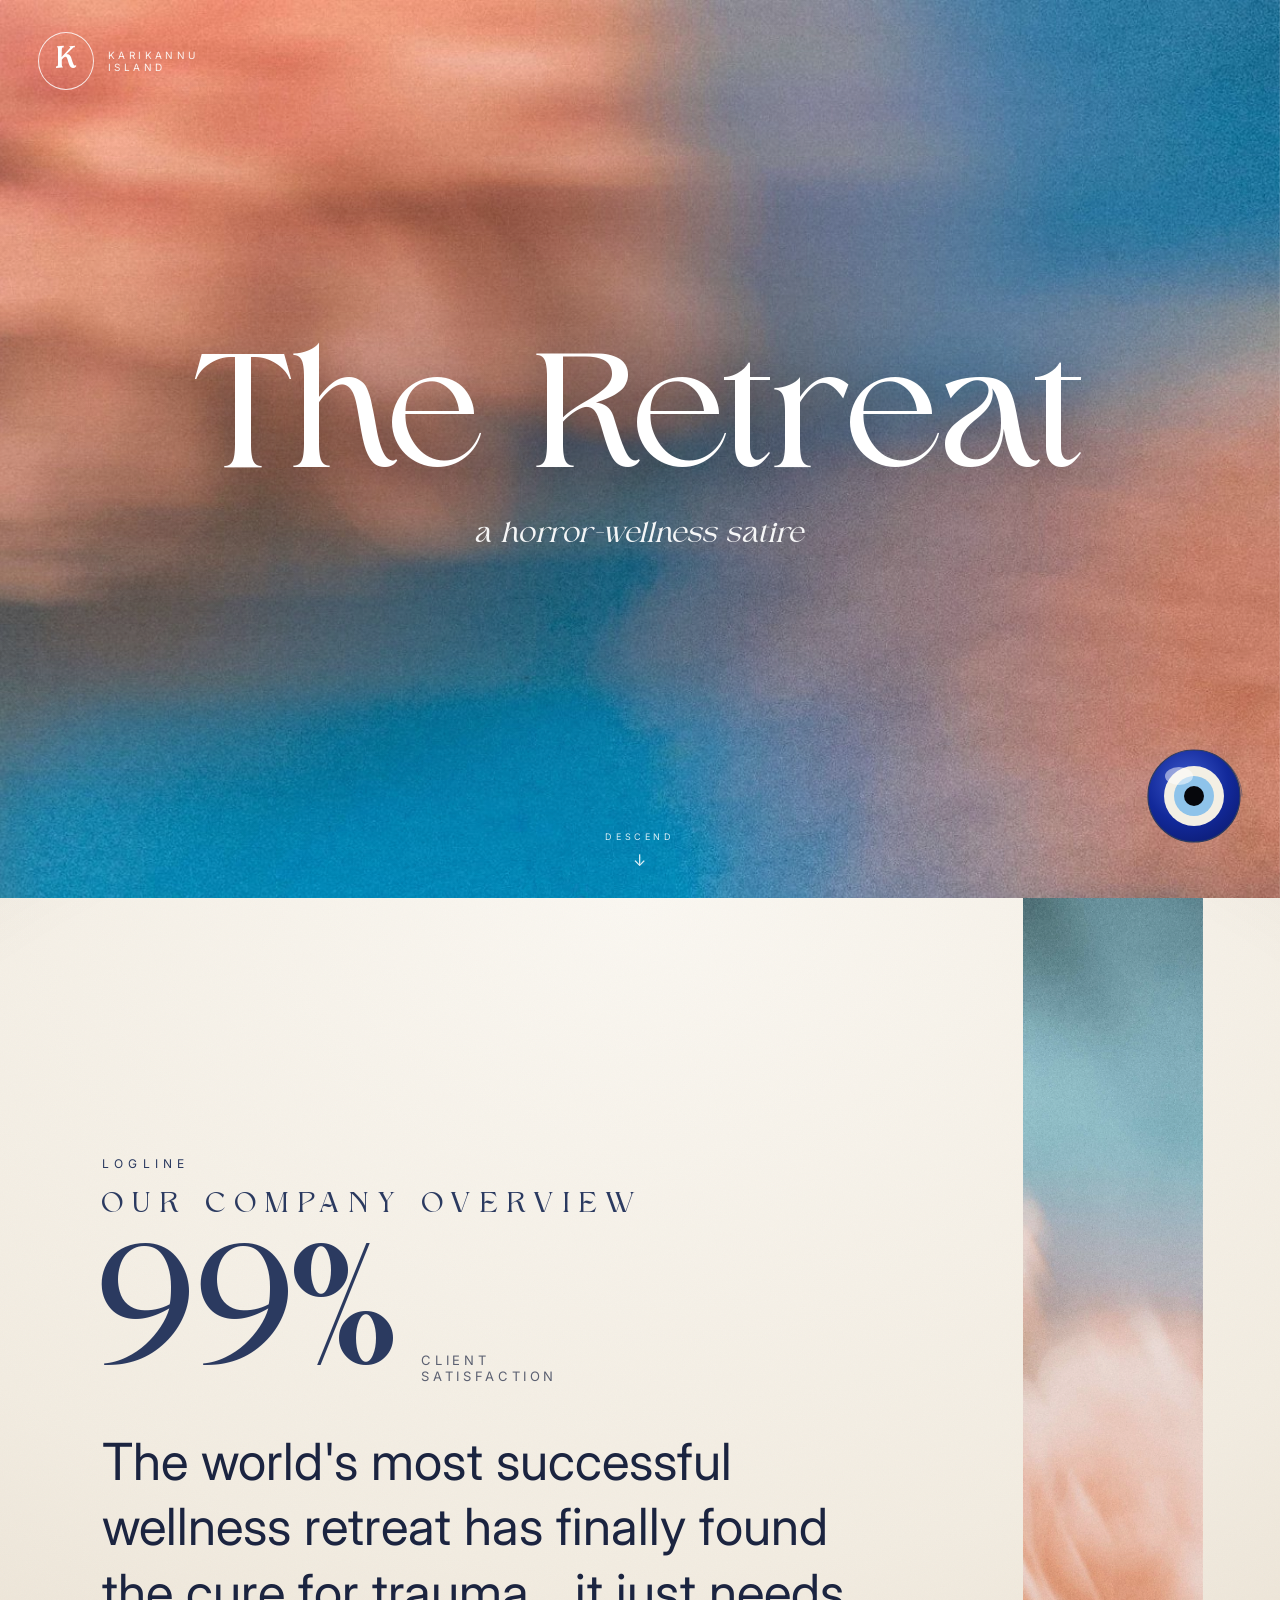
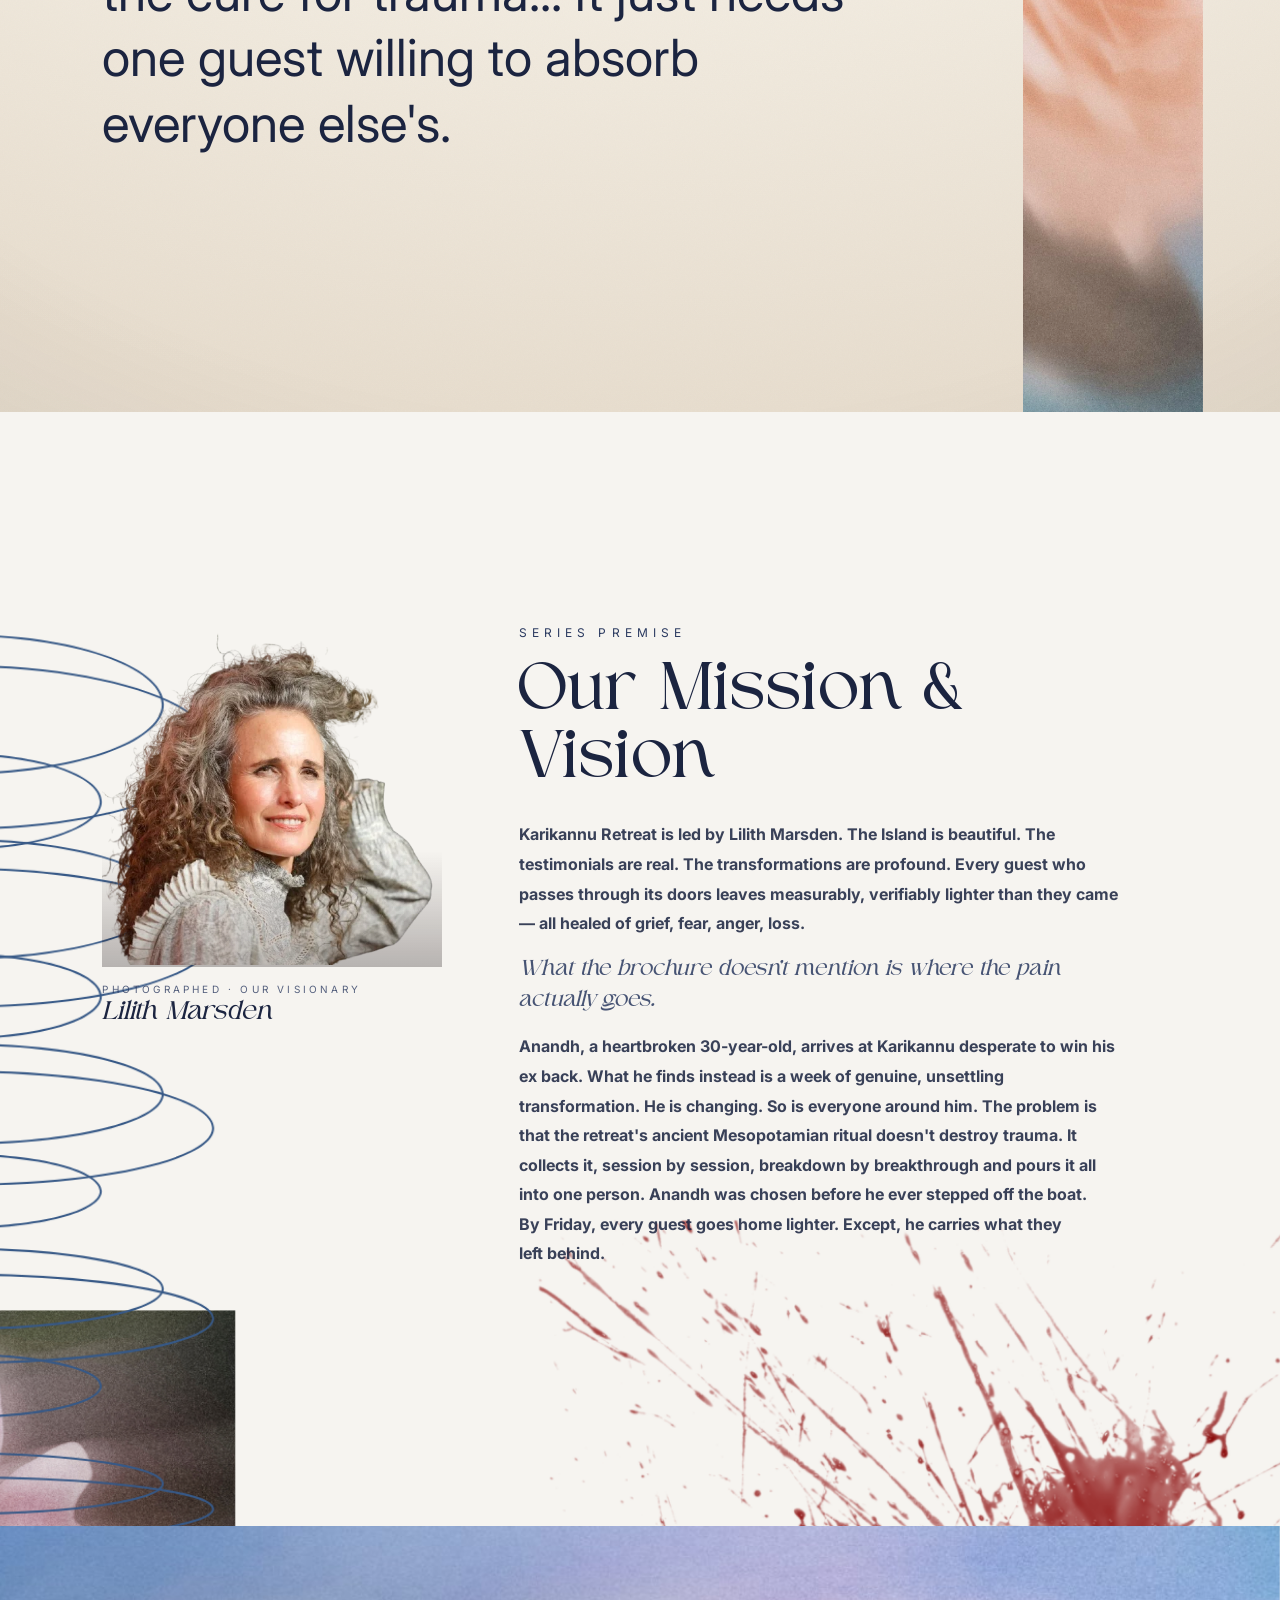
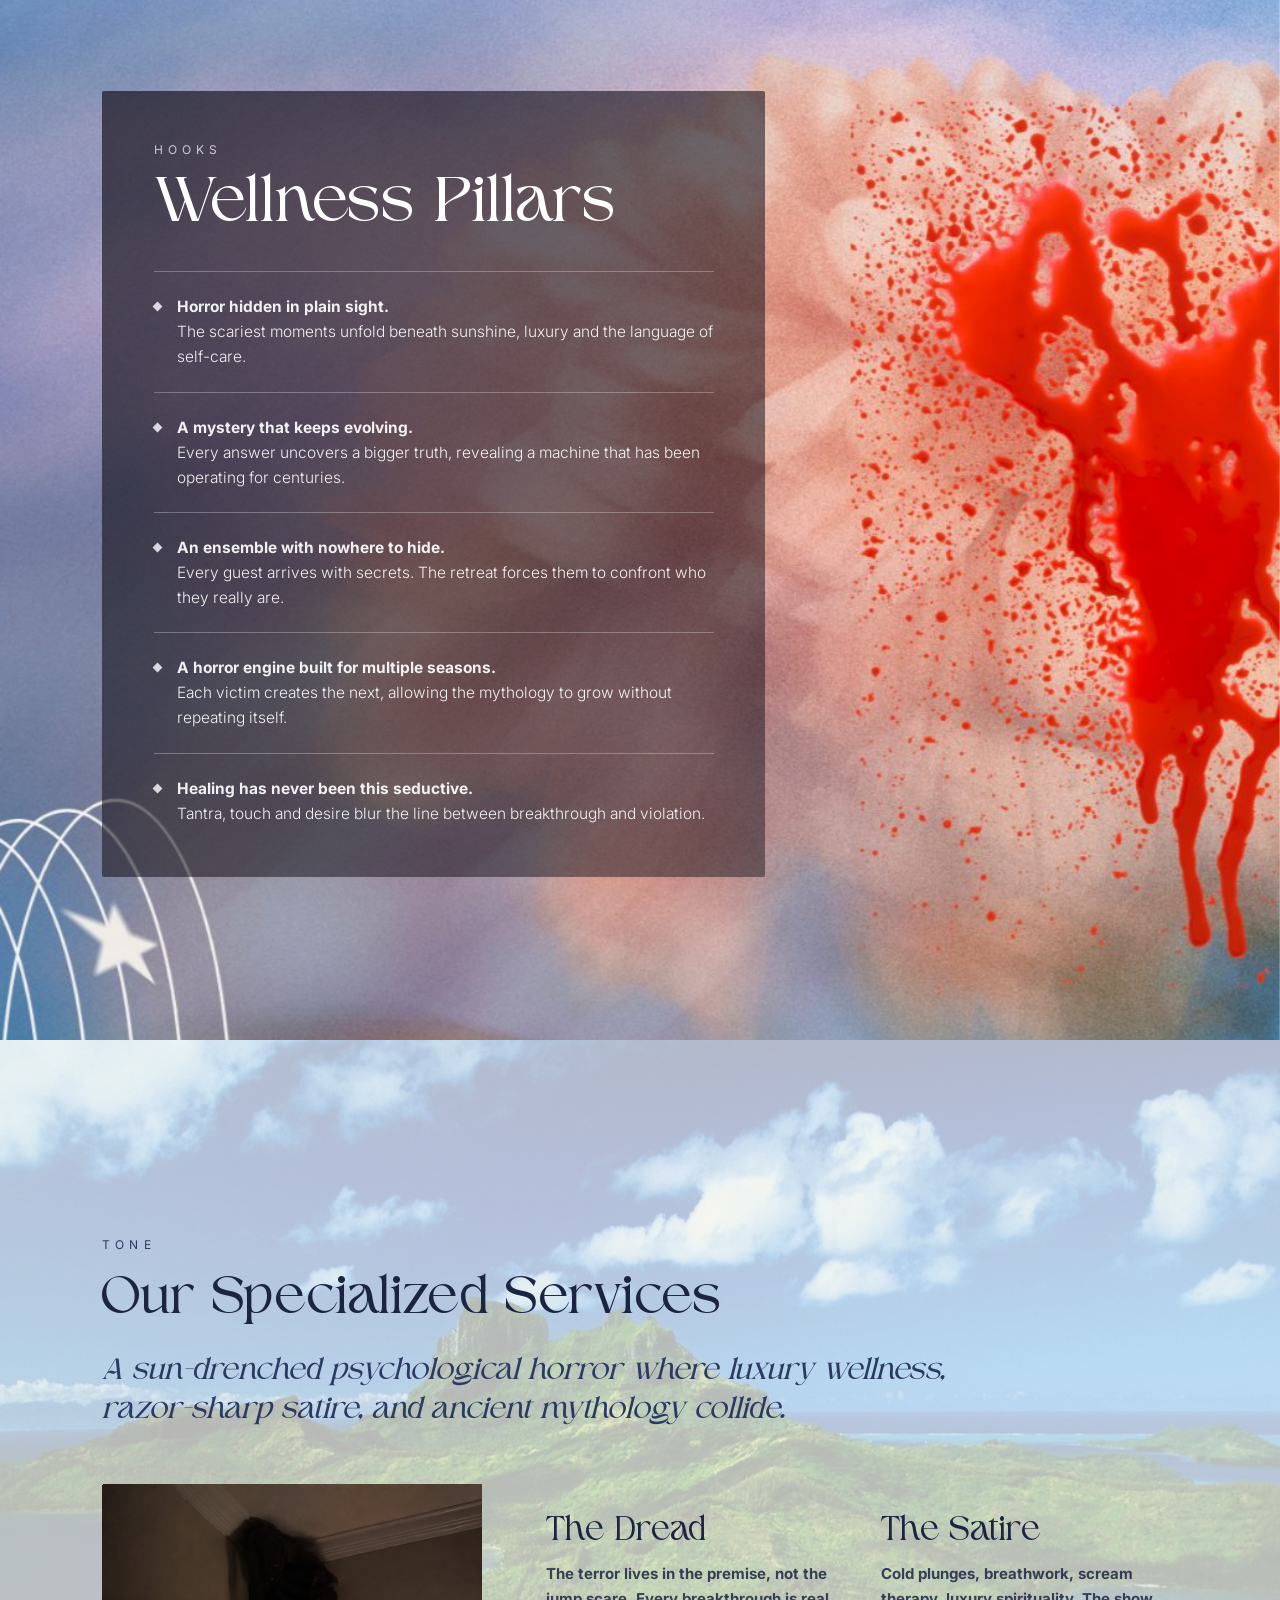
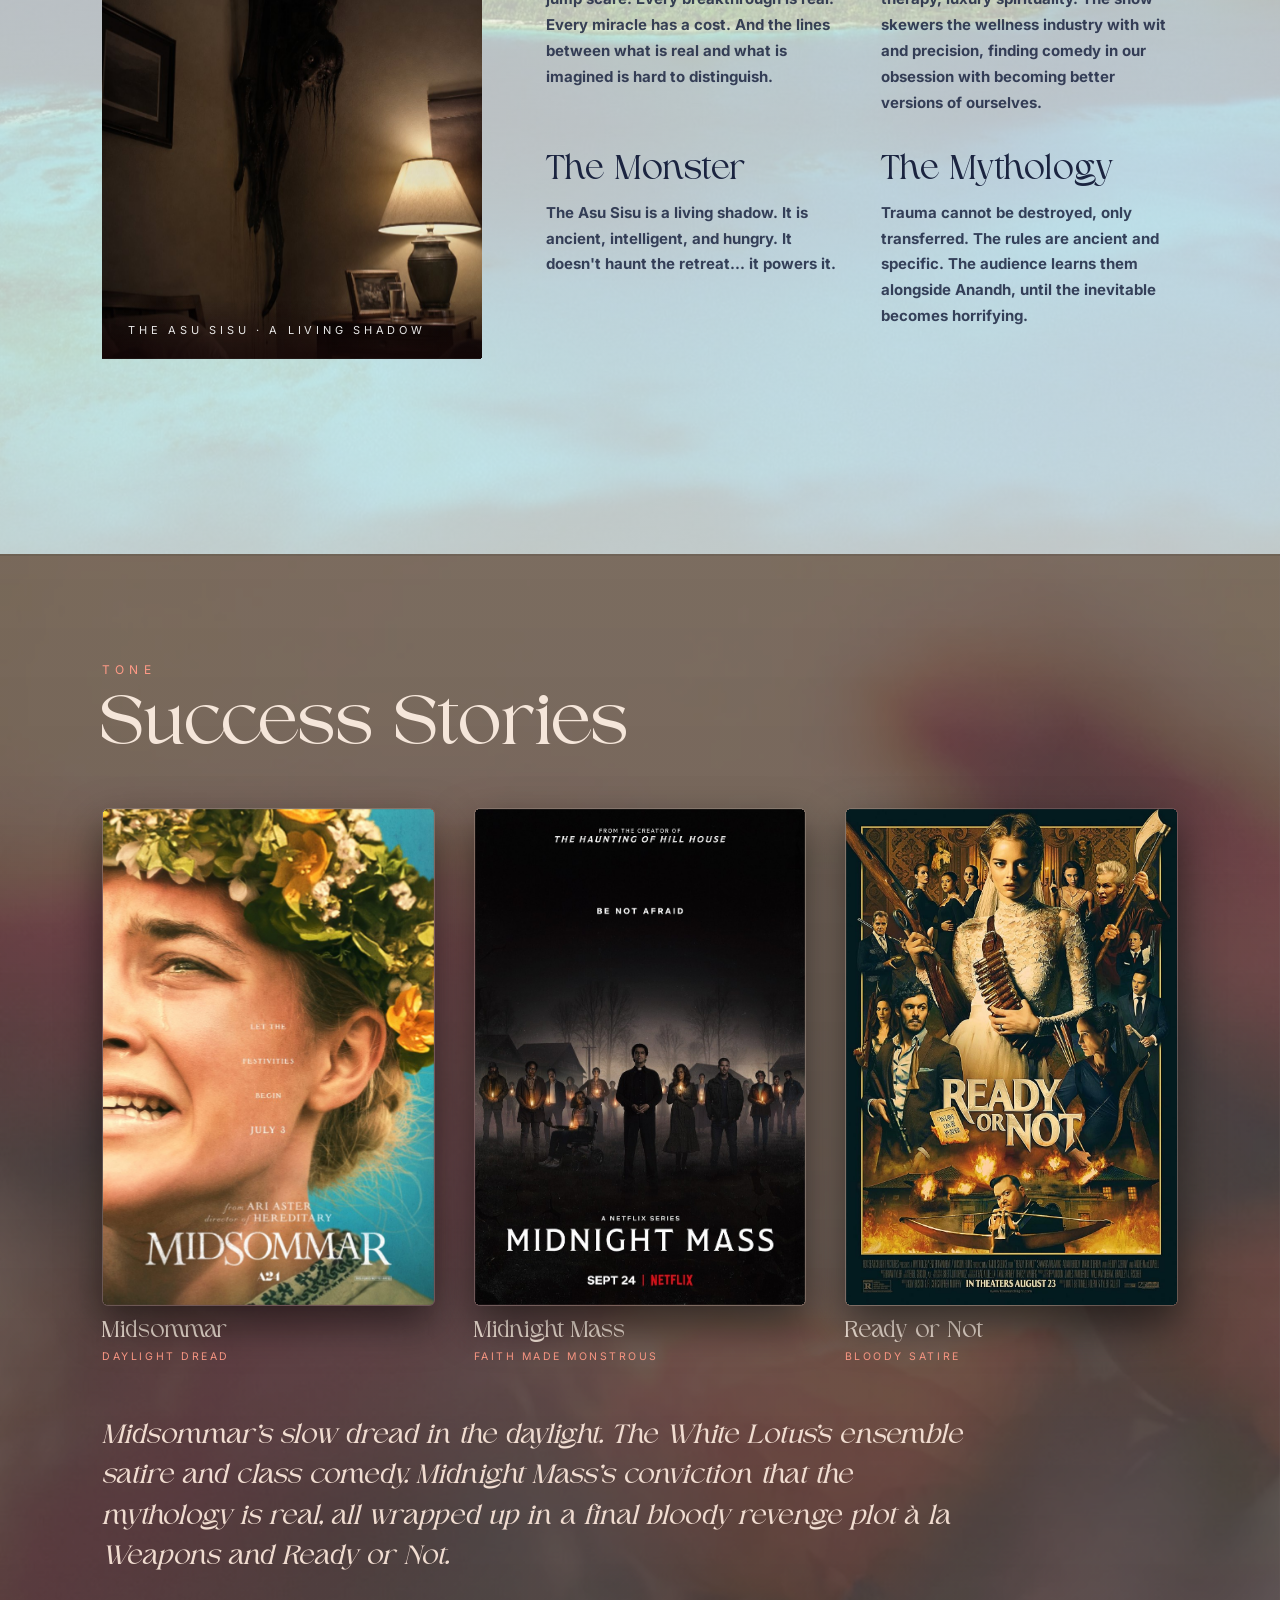
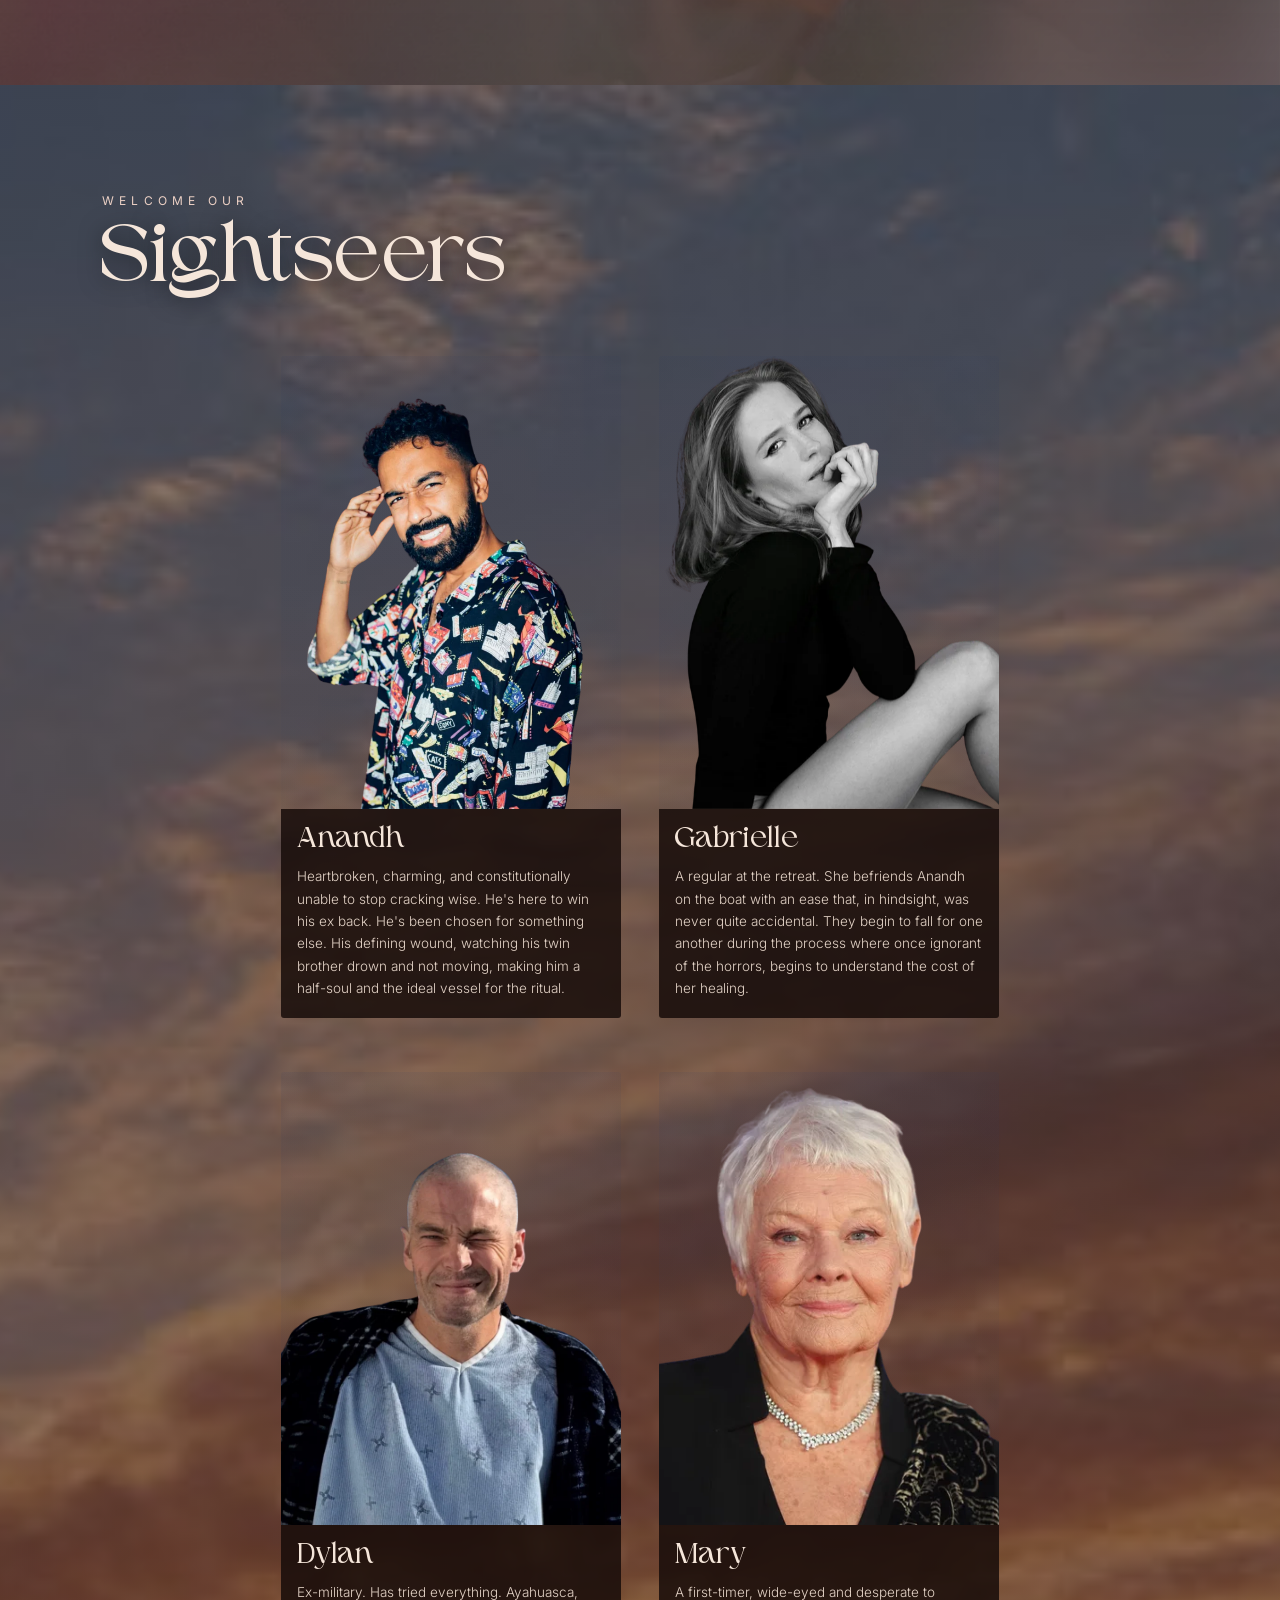
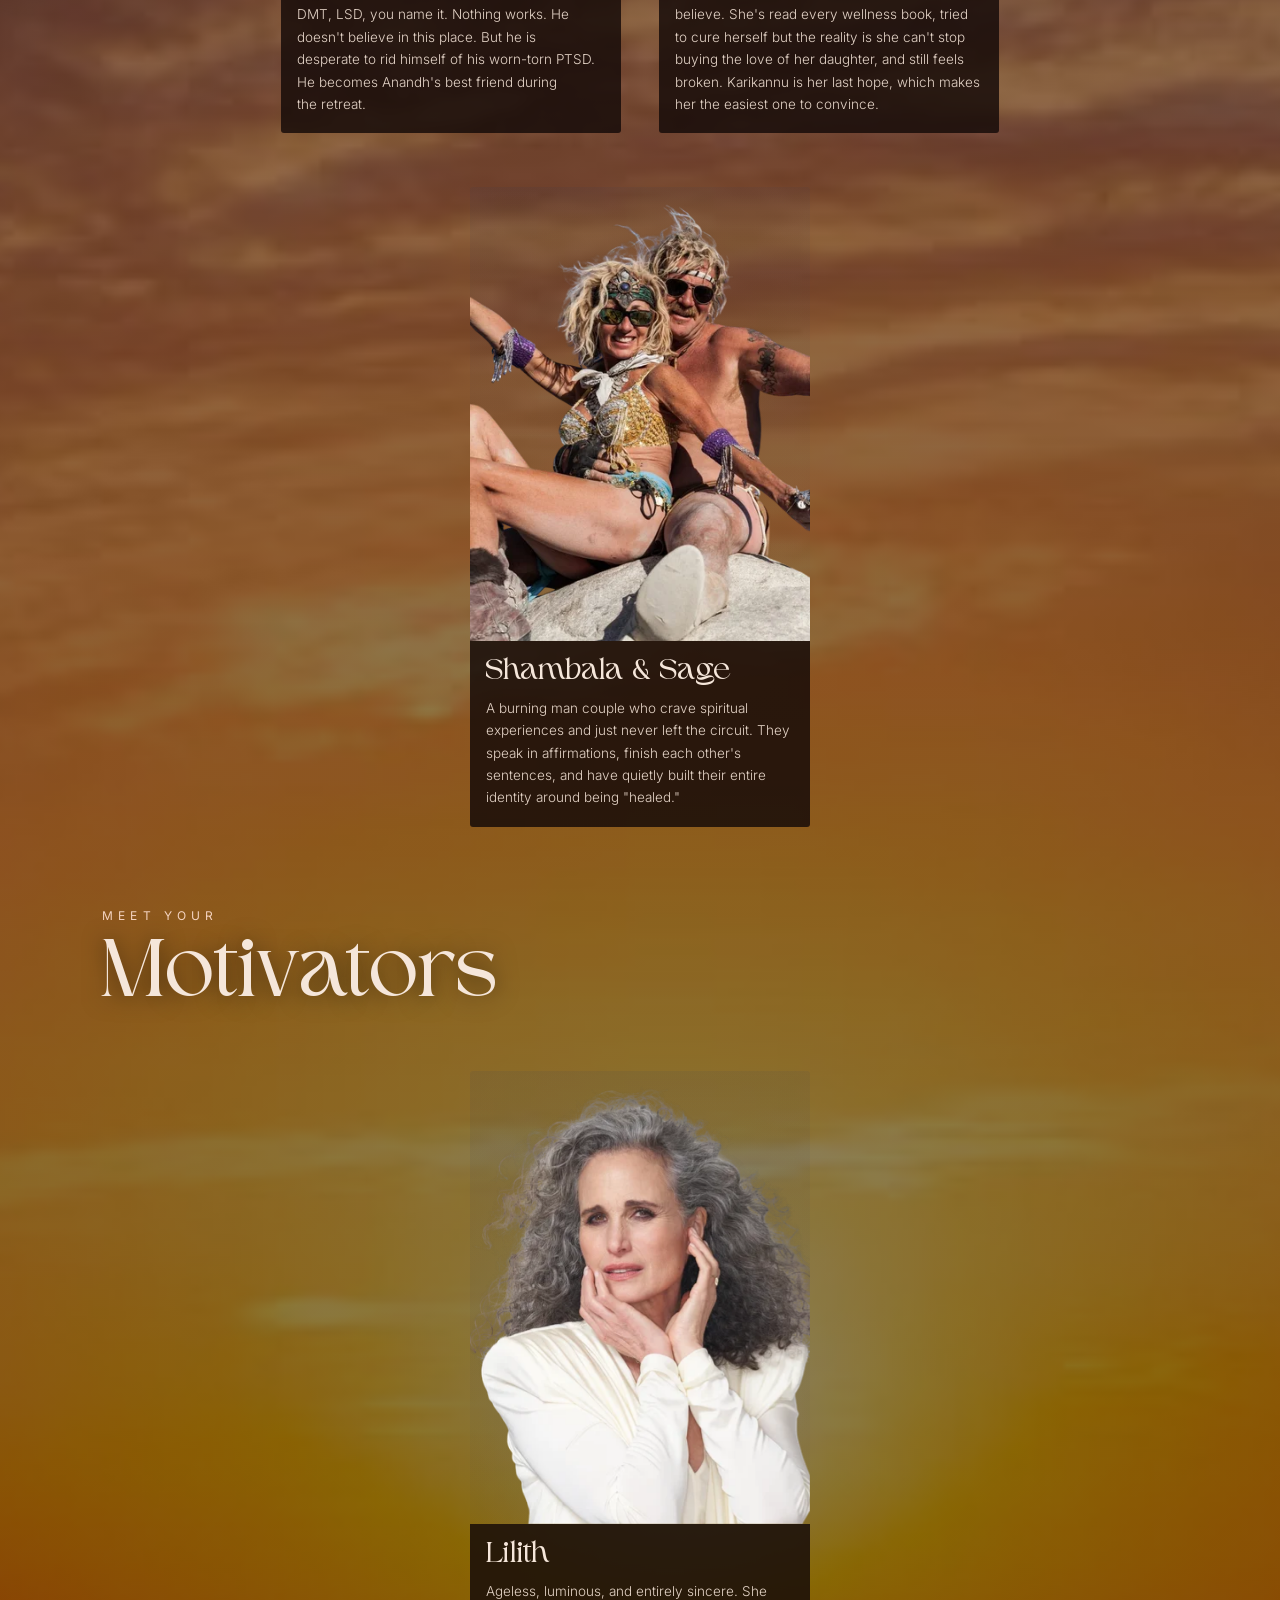
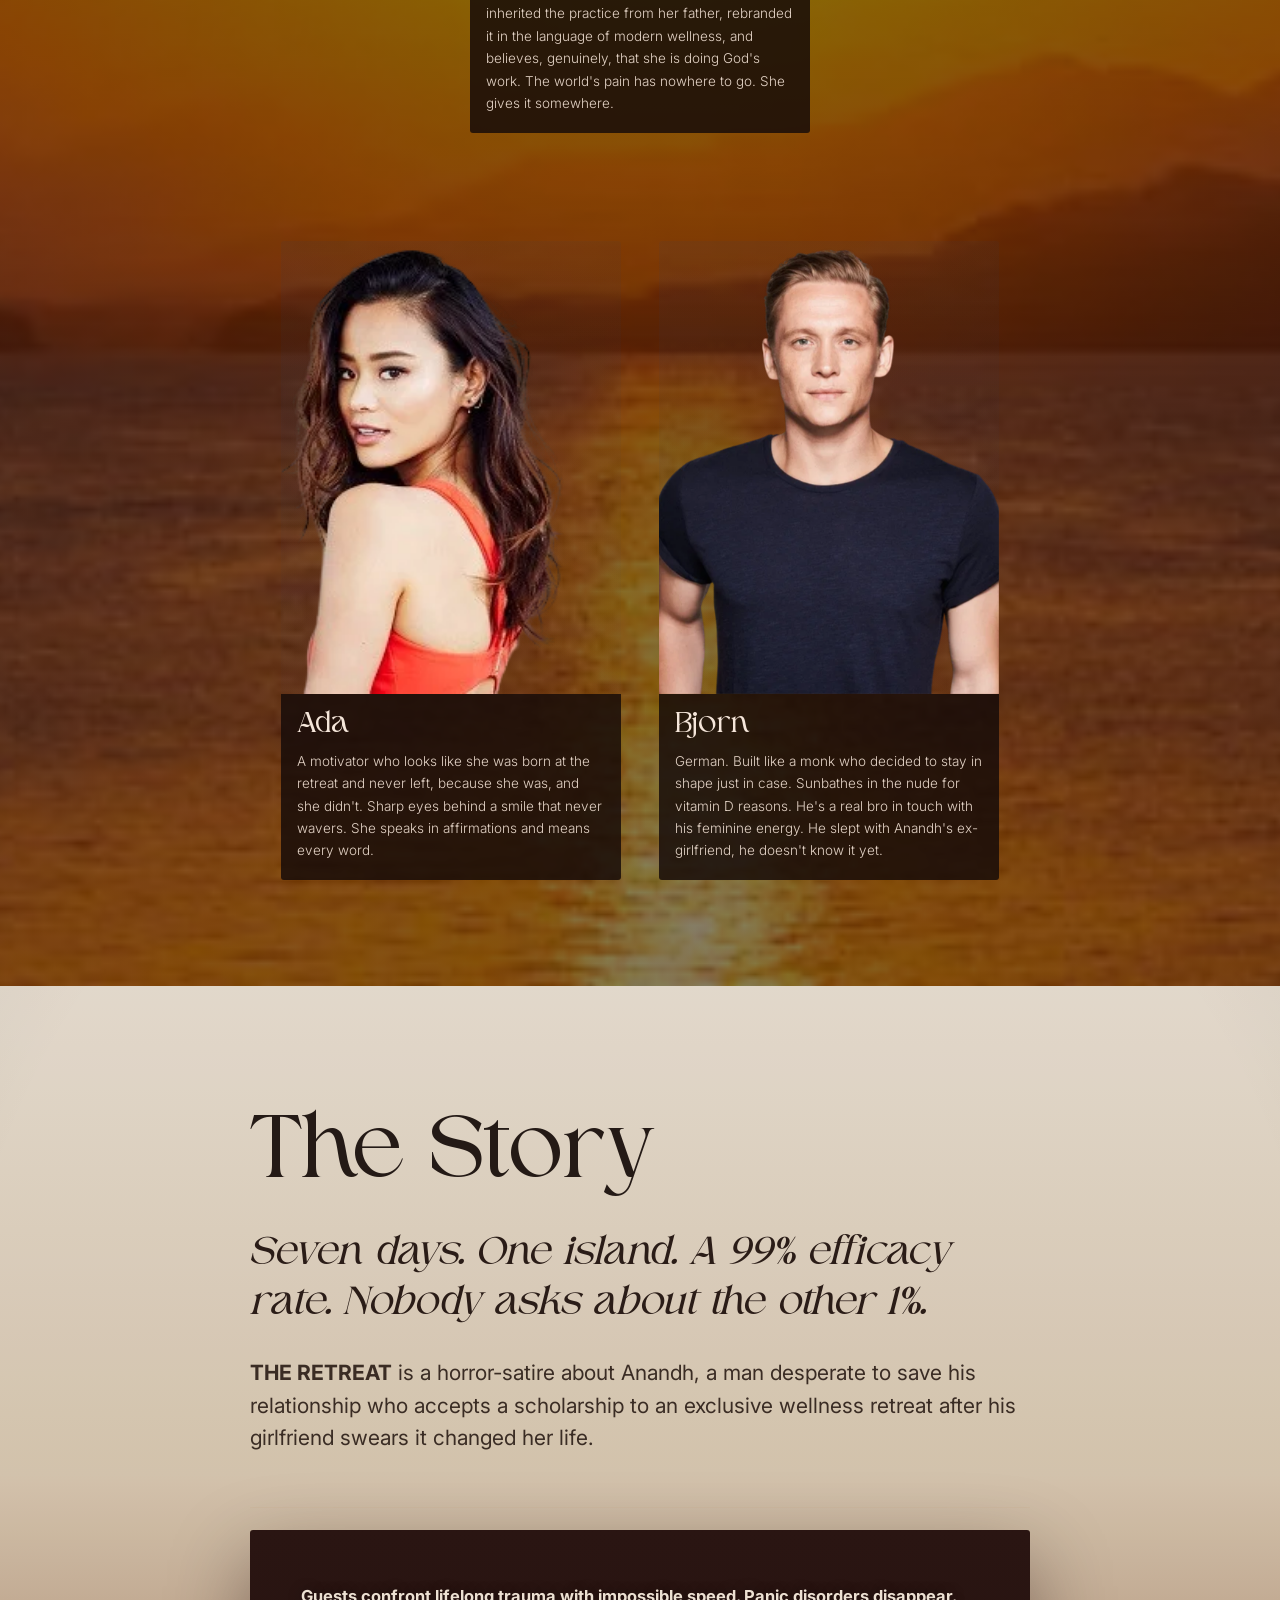
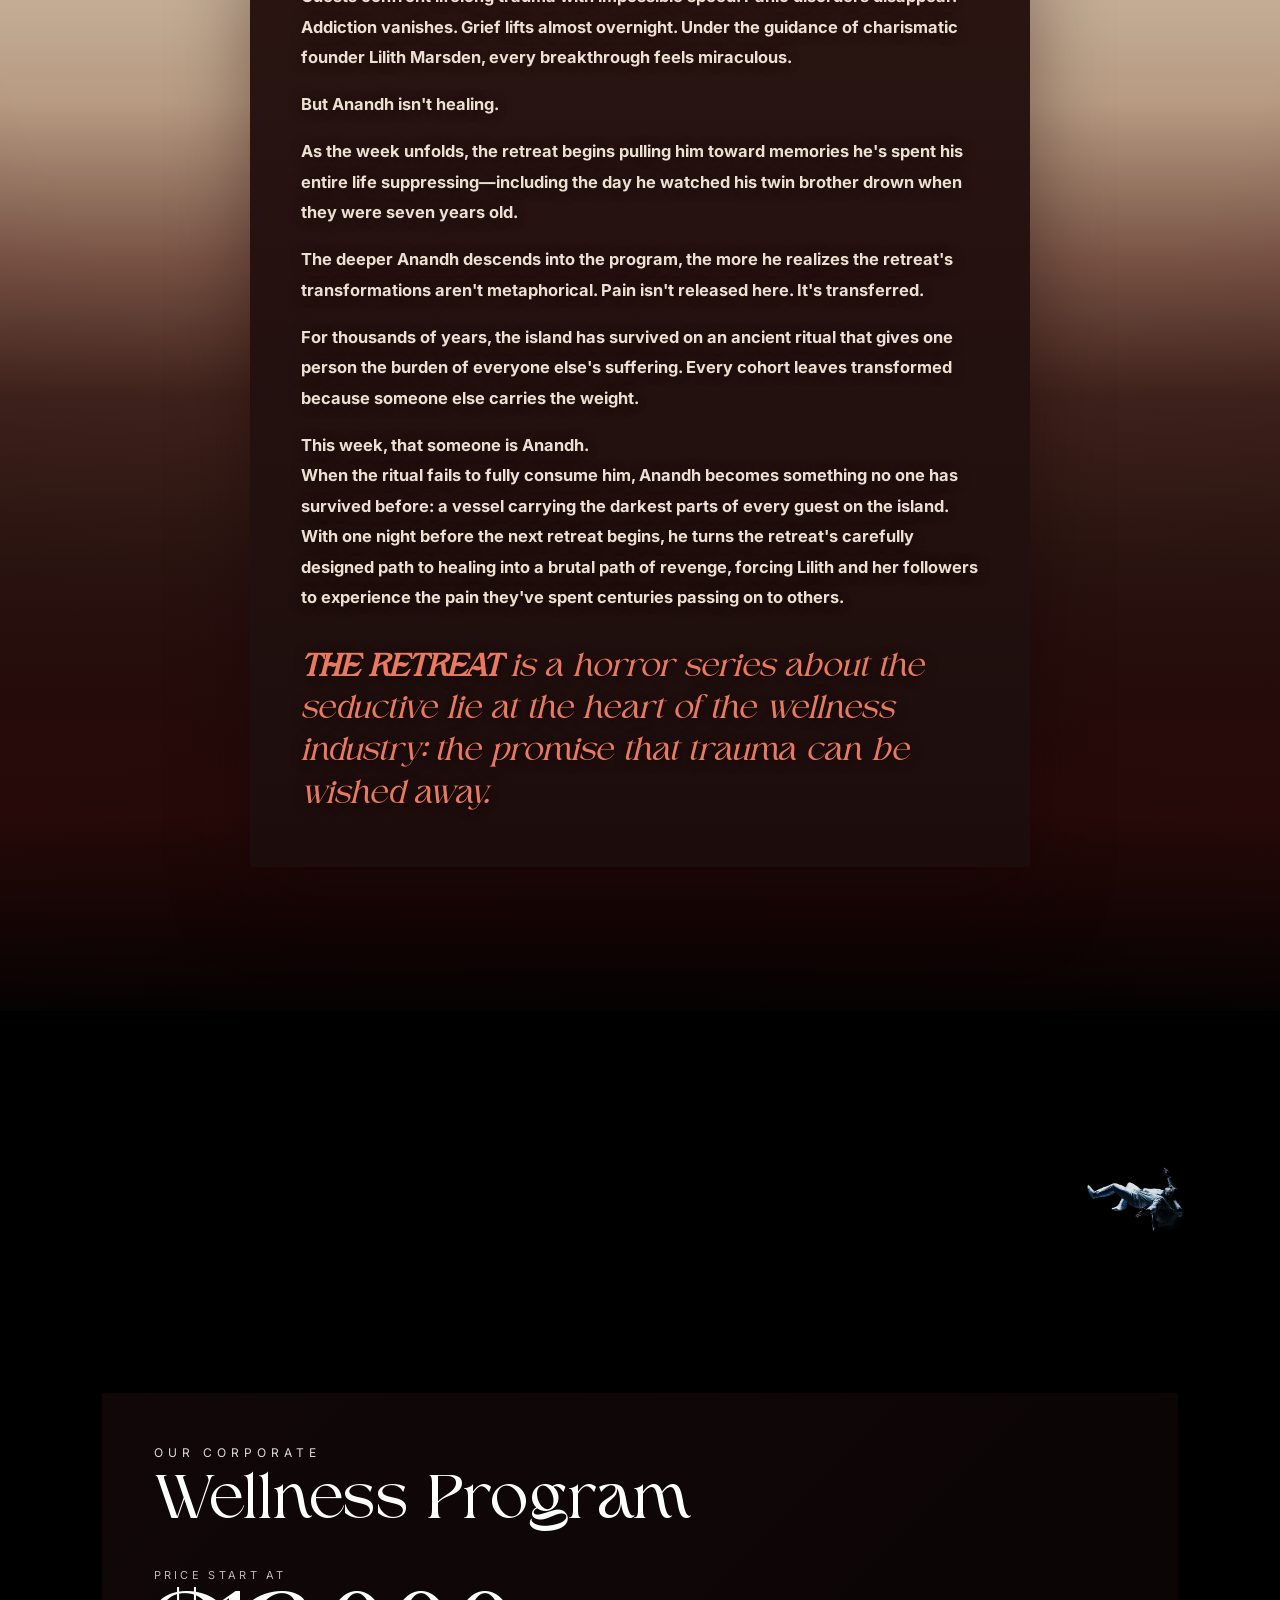
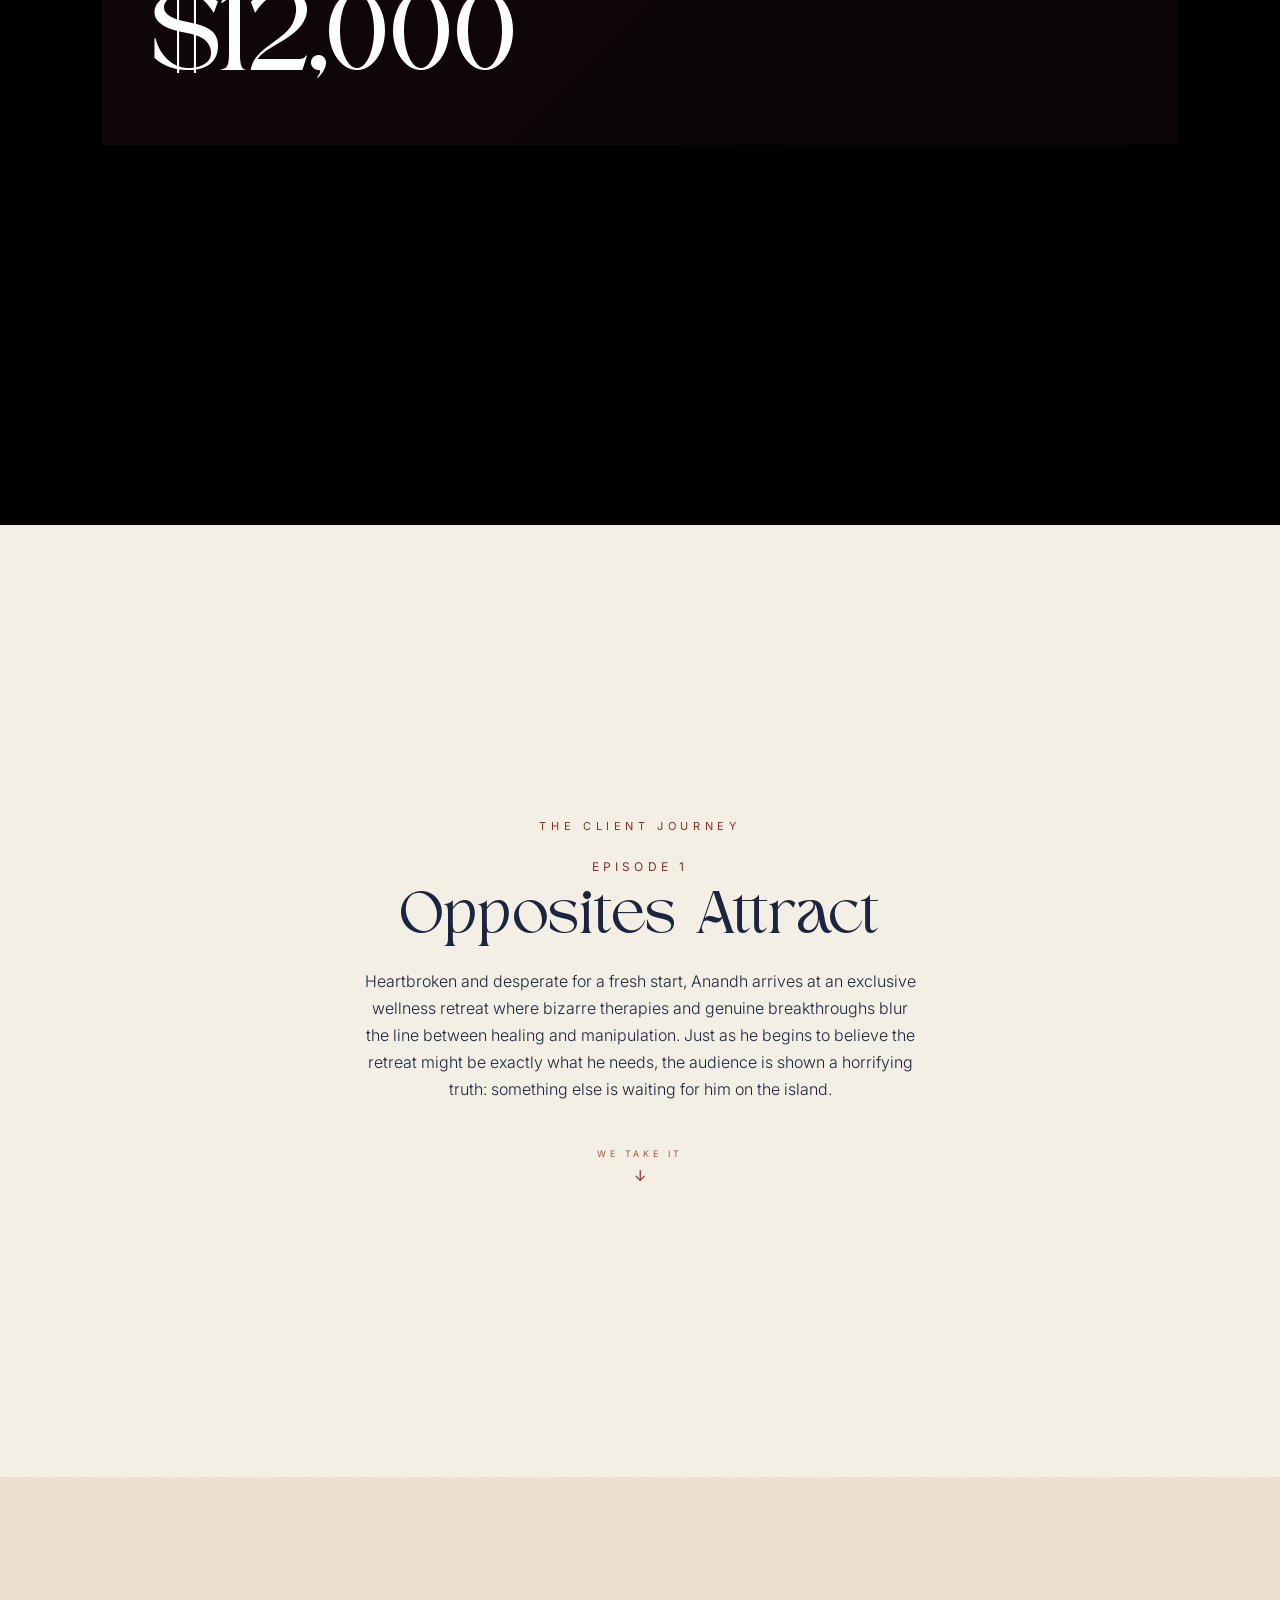
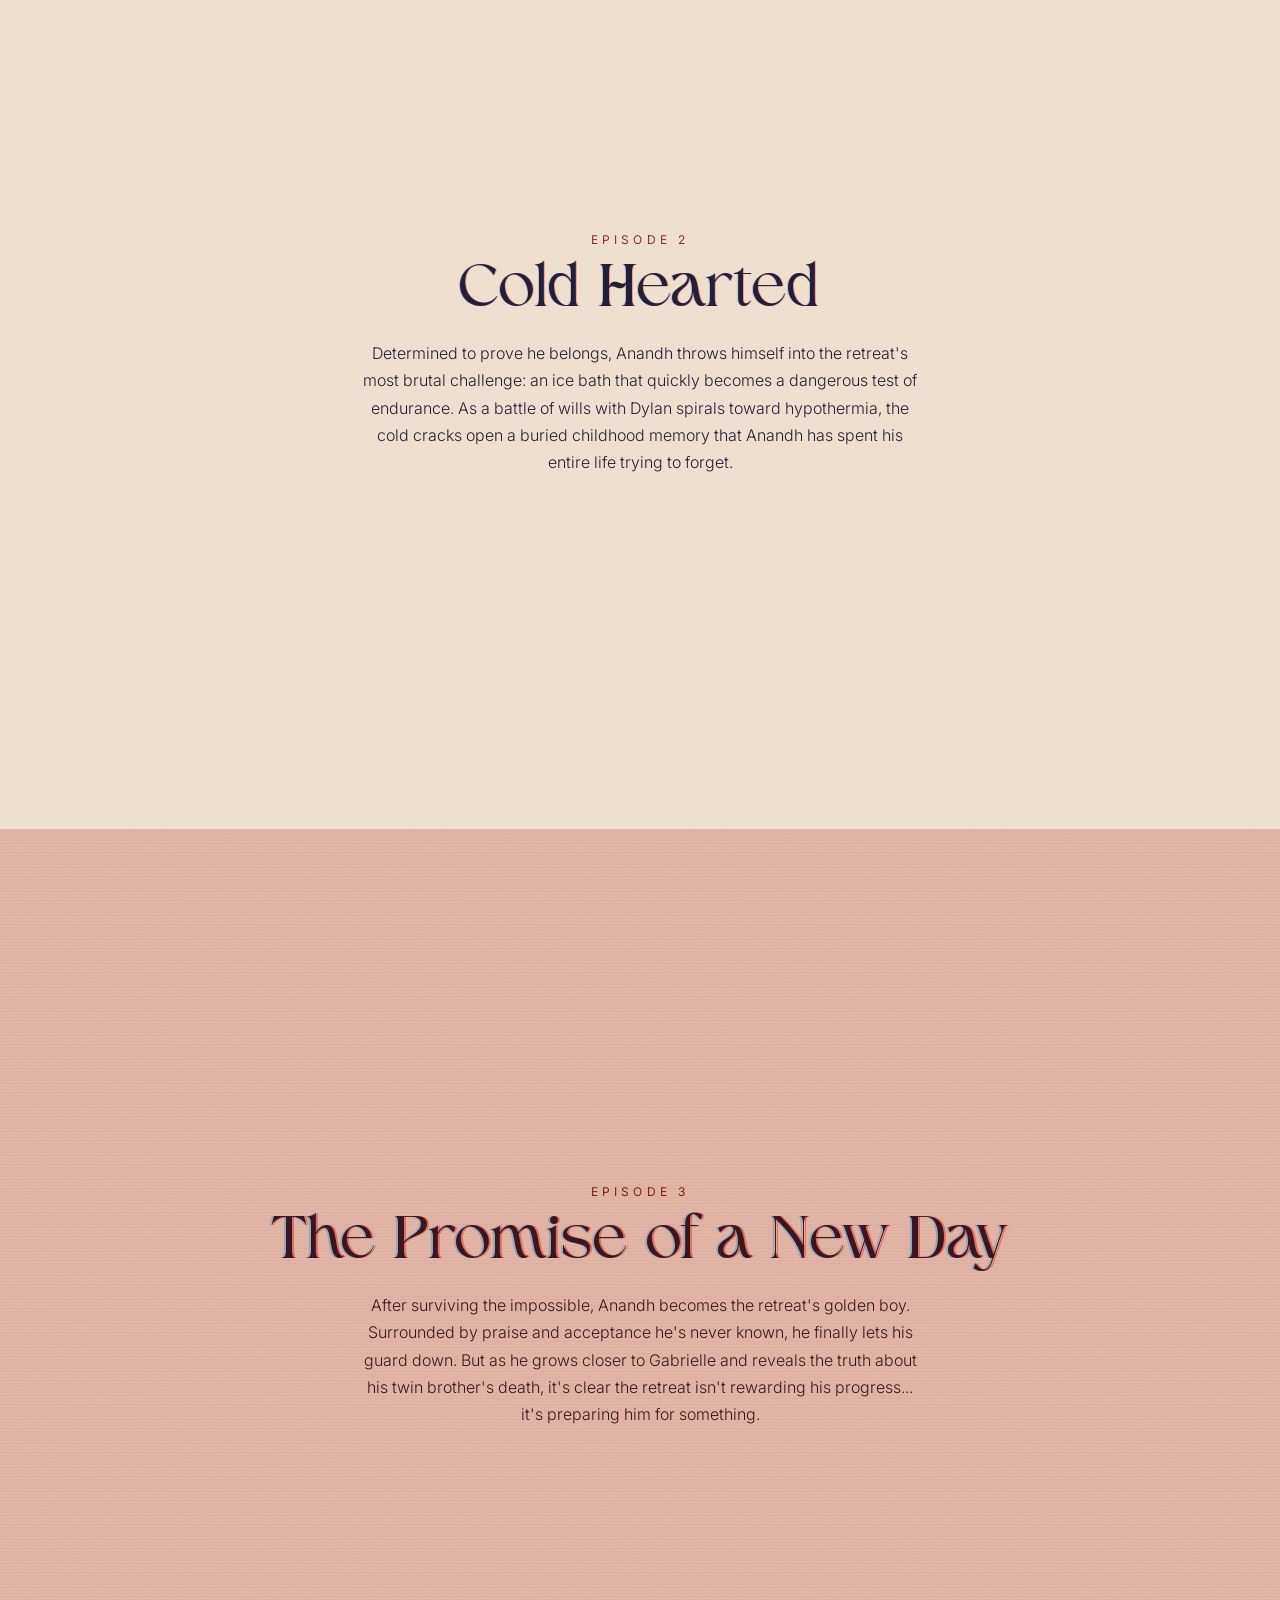
==== commit decc8517: "Isolate stacking context on sections with blend-mode grain overlays Progress confirmed: promoting th" ====
--- a/site/index.html
+++ b/site/index.html
@@ -93,7 +93,7 @@
   </section>
 
   <!-- ░░ 02 · OUR COMPANY OVERVIEW ░░ -->
-  <section data-screen-label="02 Overview" style="position:relative; min-height:100vh; display:flex; align-items:center; padding:clamp(90px,12vh,150px) 8vw; background:radial-gradient(120% 100% at 50% 0%, #faf7f1 0%, #f2ece1 60%, #e7ddce 100%);">
+  <section data-screen-label="02 Overview" style="isolation:isolate; position:relative; min-height:100vh; display:flex; align-items:center; padding:clamp(90px,12vh,150px) 8vw; background:radial-gradient(120% 100% at 50% 0%, #faf7f1 0%, #f2ece1 60%, #e7ddce 100%);">
     <div style="position:absolute; top:0; right:6vw; width:min(20vw,180px); height:100%; overflow:hidden; opacity:.9;">
       <img src="assets/floral-peach-tall-opt.jpg" alt="" style="width:100%; height:100%; object-fit:cover;">
     </div>
@@ -342,7 +342,7 @@
   </section>
 
   <!-- ░░ THE STORY (long-form treatment) ░░ -->
-  <section data-screen-label="06c Story" style="position:relative; padding:clamp(96px,14vh,168px) 8vw; background:linear-gradient(180deg, #f0e8da 0%, #e0d0b8 30%, #c3a68b 44%, #7d5647 54%, #43241d 62%, #200d0b 78%, #0a0304 90%, #000000 100%); color:#241a16;">
+  <section data-screen-label="06c Story" style="isolation:isolate; position:relative; padding:clamp(96px,14vh,168px) 8vw; background:linear-gradient(180deg, #f0e8da 0%, #e0d0b8 30%, #c3a68b 44%, #7d5647 54%, #43241d 62%, #200d0b 78%, #0a0304 90%, #000000 100%); color:#241a16;">
     <div style="position:absolute; inset:0; z-index:0; pointer-events:none; background:radial-gradient(120% 100% at 50% 26%, transparent 44%, rgba(28,10,10,.26));"></div>
     <div style="position:absolute; inset:0; z-index:0; pointer-events:none; background:linear-gradient(180deg, transparent 72%, rgba(120,22,16,.24) 88%, transparent 100%);"></div>
     <div style="position:absolute; inset:0; z-index:0; pointer-events:none; transform:translateZ(0); mix-blend-mode:multiply; opacity:.08; background-color:#382020;"></div>
@@ -402,7 +402,7 @@
   </section>
 
   <!-- EP 2 — first tremor -->
-  <section data-screen-label="08 · Ep2" style="position:relative; min-height:88vh; display:flex; align-items:center; justify-content:center; padding:clamp(56px,9vh,110px) 8vw; overflow:hidden; background:#efe0cf;">
+  <section data-screen-label="08 · Ep2" style="isolation:isolate; position:relative; min-height:88vh; display:flex; align-items:center; justify-content:center; padding:clamp(56px,9vh,110px) 8vw; overflow:hidden; background:#efe0cf;">
     <div style="position:absolute; inset:0; pointer-events:none; transform:translateZ(0); mix-blend-mode:multiply; opacity:.06; background-image:url(&quot;data:image/svg+xml,%3Csvg xmlns='http://www.w3.org/2000/svg' width='140' height='140'%3E%3Cfilter id='n'%3E%3CfeTurbulence type='fractalNoise' baseFrequency='0.85' numOctaves='2'/%3E%3C/filter%3E%3Crect width='100%25' height='100%25' filter='url(%23n)' opacity='0.55'/%3E%3C/svg%3E&quot;);"></div>
     <div data-reveal style="position:relative; z-index:3; width:100%; max-width:760px; text-align:center;">
       <div style="animation:jt2 3.2s ease-in-out infinite;">
@@ -414,7 +414,7 @@
   </section>
 
   <!-- EP 3 — glitch creeps in -->
-  <section data-screen-label="08 · Ep3" style="position:relative; min-height:88vh; display:flex; align-items:center; justify-content:center; padding:clamp(56px,9vh,110px) 8vw; overflow:hidden; background:#e3b6a6;">
+  <section data-screen-label="08 · Ep3" style="isolation:isolate; position:relative; min-height:88vh; display:flex; align-items:center; justify-content:center; padding:clamp(56px,9vh,110px) 8vw; overflow:hidden; background:#e3b6a6;">
     <div style="position:absolute; inset:0; pointer-events:none; transform:translateZ(0); mix-blend-mode:multiply; opacity:.1; background-image:url(&quot;data:image/svg+xml,%3Csvg xmlns='http://www.w3.org/2000/svg' width='140' height='140'%3E%3Cfilter id='n'%3E%3CfeTurbulence type='fractalNoise' baseFrequency='0.85' numOctaves='2'/%3E%3C/filter%3E%3Crect width='100%25' height='100%25' filter='url(%23n)' opacity='0.55'/%3E%3C/svg%3E&quot;);"></div>
     <div style="position:absolute; inset:0; pointer-events:none; opacity:.08; background:repeating-linear-gradient(0deg, rgba(0,0,0,.25) 0 1px, transparent 1px 3px);"></div>
     <div data-reveal style="position:relative; z-index:3; width:100%; max-width:760px; text-align:center;">
@@ -427,7 +427,7 @@
   </section>
 
   <!-- EP 4 — the bleed -->
-  <section data-screen-label="08 · Ep4" style="position:relative; min-height:88vh; display:flex; align-items:center; justify-content:center; padding:clamp(56px,9vh,110px) 8vw; overflow:hidden; background:#8a2a24;">
+  <section data-screen-label="08 · Ep4" style="isolation:isolate; position:relative; min-height:88vh; display:flex; align-items:center; justify-content:center; padding:clamp(56px,9vh,110px) 8vw; overflow:hidden; background:#8a2a24;">
     <div style="position:absolute; inset:0; pointer-events:none; transform:translateZ(0); mix-blend-mode:overlay; opacity:.18; background-image:url(&quot;data:image/svg+xml,%3Csvg xmlns='http://www.w3.org/2000/svg' width='140' height='140'%3E%3Cfilter id='n'%3E%3CfeTurbulence type='fractalNoise' baseFrequency='0.85' numOctaves='2'/%3E%3C/filter%3E%3Crect width='100%25' height='100%25' filter='url(%23n)' opacity='0.55'/%3E%3C/svg%3E&quot;);"></div>
     <div style="position:absolute; inset:0; pointer-events:none; opacity:.16; background:repeating-linear-gradient(0deg, rgba(0,0,0,.3) 0 1px, transparent 1px 3px);"></div>
     <div data-reveal style="position:relative; z-index:3; width:100%; max-width:760px; text-align:center;">
@@ -440,7 +440,7 @@
   </section>
 
   <!-- EP 5 — coming apart -->
-  <section data-screen-label="08 · Ep5" style="position:relative; min-height:88vh; display:flex; align-items:center; justify-content:center; padding:clamp(56px,9vh,110px) 8vw; overflow:hidden; background:#480f0f;">
+  <section data-screen-label="08 · Ep5" style="isolation:isolate; position:relative; min-height:88vh; display:flex; align-items:center; justify-content:center; padding:clamp(56px,9vh,110px) 8vw; overflow:hidden; background:#480f0f;">
     <div style="position:absolute; inset:0; pointer-events:none; transform:translateZ(0); mix-blend-mode:overlay; opacity:.28; background-image:url(&quot;data:image/svg+xml,%3Csvg xmlns='http://www.w3.org/2000/svg' width='140' height='140'%3E%3Cfilter id='n'%3E%3CfeTurbulence type='fractalNoise' baseFrequency='0.85' numOctaves='2'/%3E%3C/filter%3E%3Crect width='100%25' height='100%25' filter='url(%23n)' opacity='0.55'/%3E%3C/svg%3E&quot;);"></div>
     <div style="position:absolute; inset:0; pointer-events:none; opacity:.26; background:repeating-linear-gradient(0deg, rgba(0,0,0,.4) 0 1px, transparent 1px 3px);"></div>
     <div style="position:absolute; inset:0; pointer-events:none; background:radial-gradient(80% 70% at 50% 50%, transparent 40%, rgba(10,0,0,.55));"></div>
@@ -454,7 +454,7 @@
   </section>
 
   <!-- EP 6 — total collapse -->
-  <section data-screen-label="08 · Ep6" style="position:relative; min-height:92vh; display:flex; align-items:center; justify-content:center; padding:clamp(56px,9vh,110px) 8vw; overflow:hidden; background:#140406; animation:jflk .9s steps(2,end) infinite;">
+  <section data-screen-label="08 · Ep6" style="isolation:isolate; position:relative; min-height:92vh; display:flex; align-items:center; justify-content:center; padding:clamp(56px,9vh,110px) 8vw; overflow:hidden; background:#140406; animation:jflk .9s steps(2,end) infinite;">
     <div style="position:absolute; inset:0; pointer-events:none; transform:translateZ(0); mix-blend-mode:screen; opacity:.4; background-image:url(&quot;data:image/svg+xml,%3Csvg xmlns='http://www.w3.org/2000/svg' width='140' height='140'%3E%3Cfilter id='n'%3E%3CfeTurbulence type='fractalNoise' baseFrequency='0.85' numOctaves='2'/%3E%3C/filter%3E%3Crect width='100%25' height='100%25' filter='url(%23n)' opacity='0.55'/%3E%3C/svg%3E&quot;);"></div>
     <div style="position:absolute; inset:0; pointer-events:none; opacity:.4; background:repeating-linear-gradient(0deg, rgba(0,0,0,.55) 0 1px, transparent 1px 3px);"></div>
     <div style="position:absolute; inset:0; pointer-events:none; background:radial-gradient(70% 60% at 50% 50%, rgba(210,20,14,.28), transparent 60%), radial-gradient(90% 80% at 50% 50%, transparent 45%, rgba(6,0,0,.8));"></div>
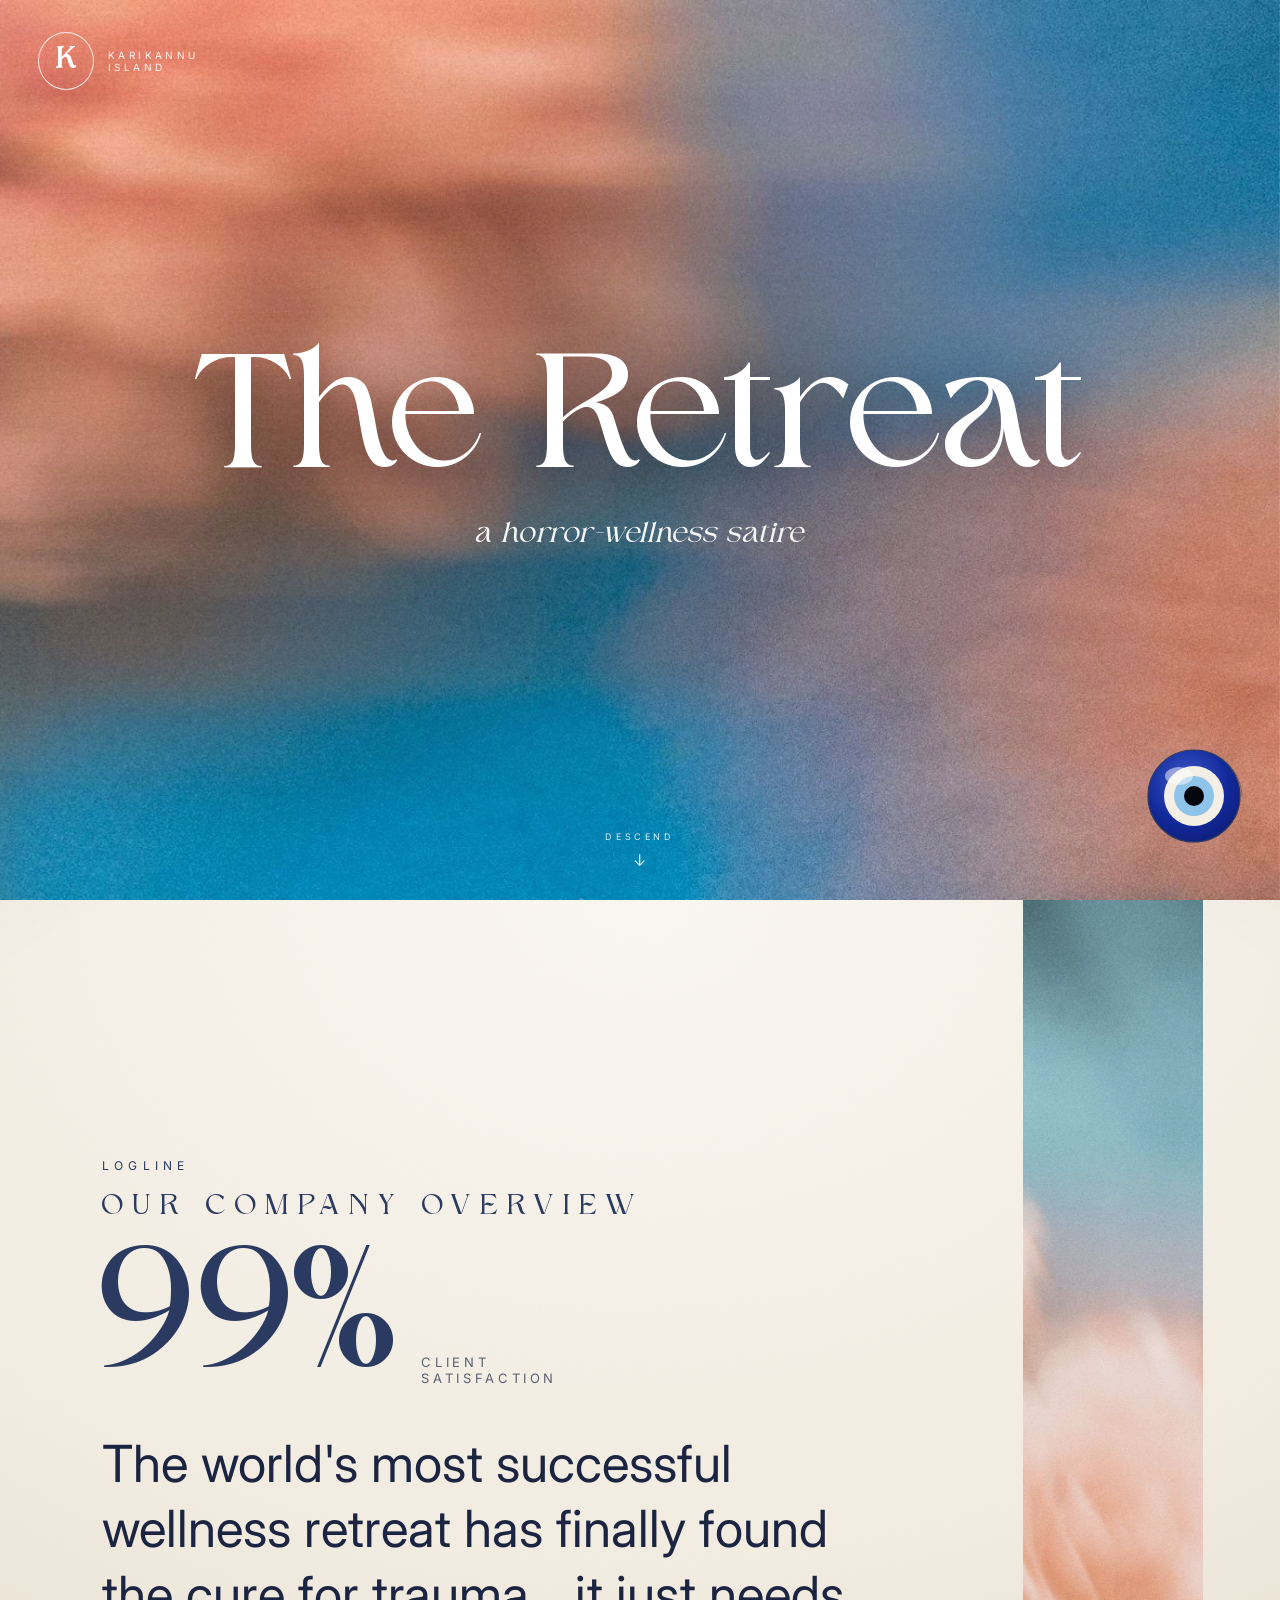
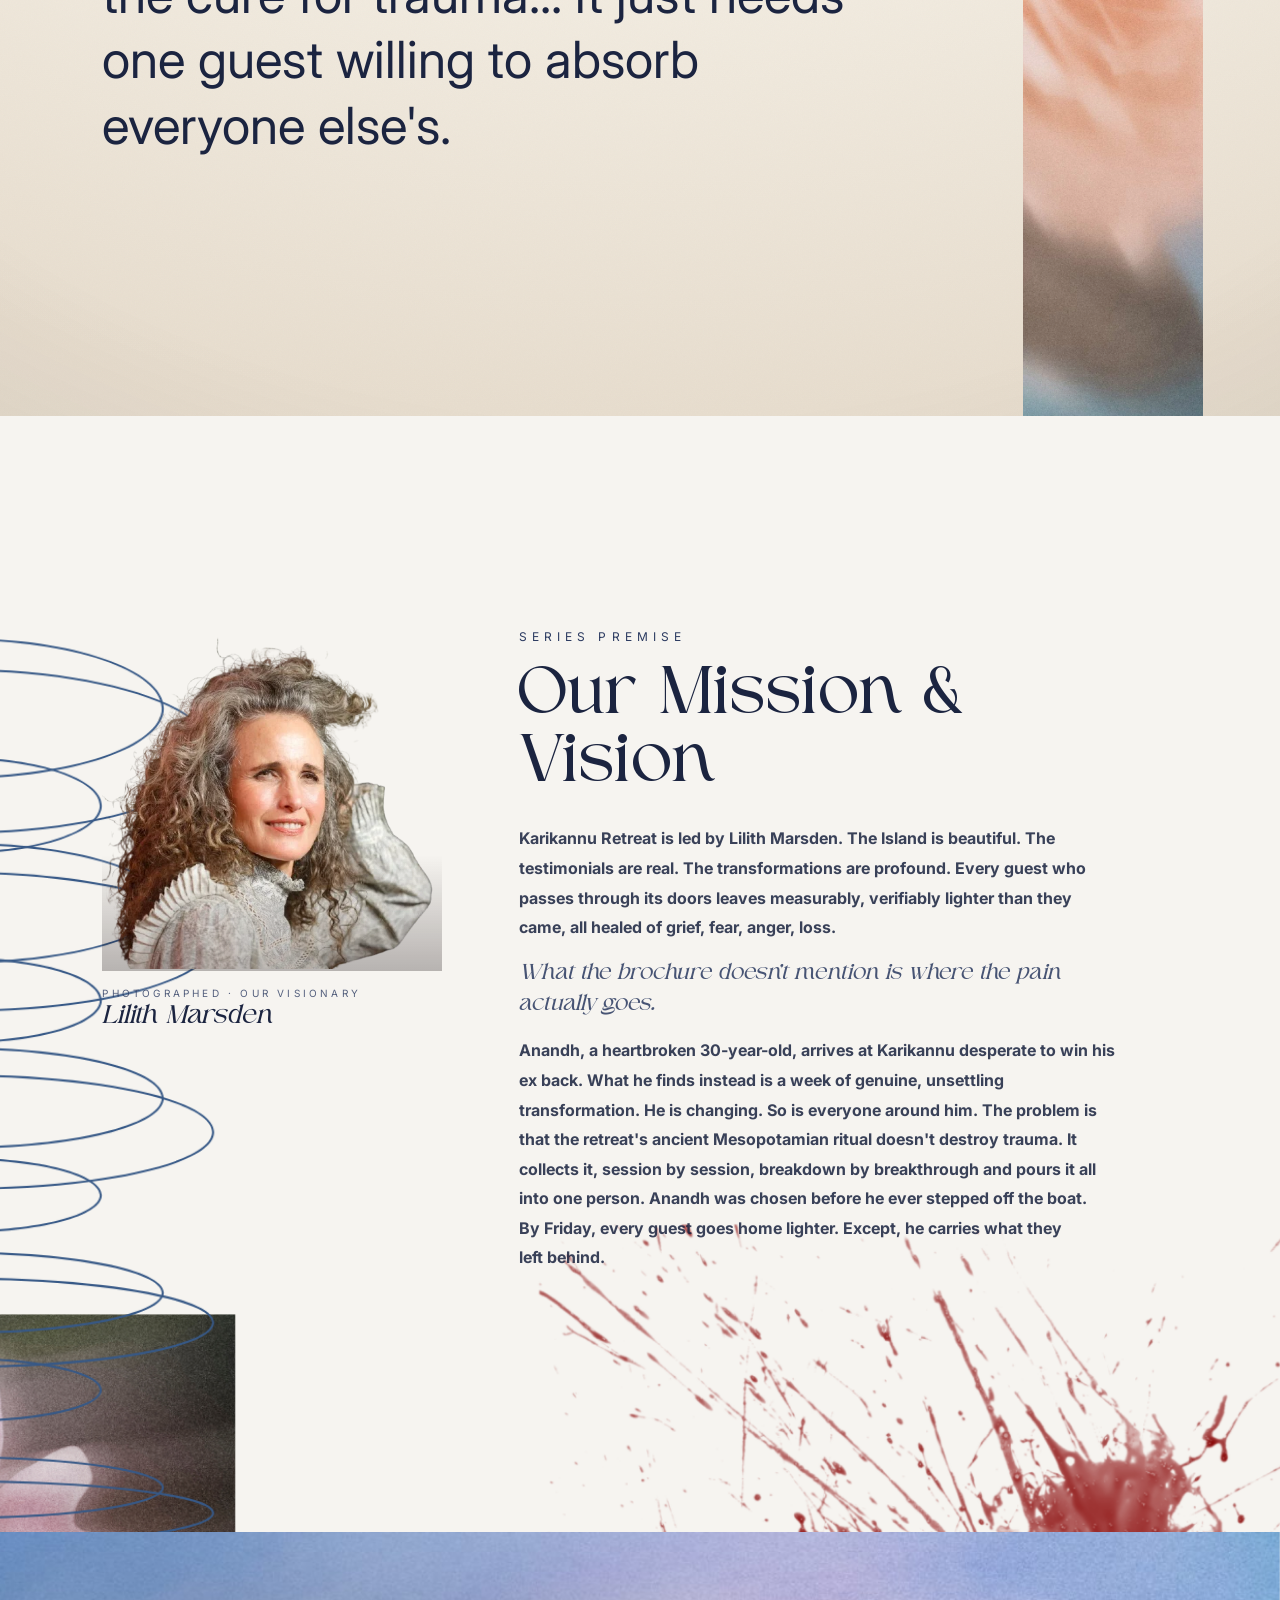
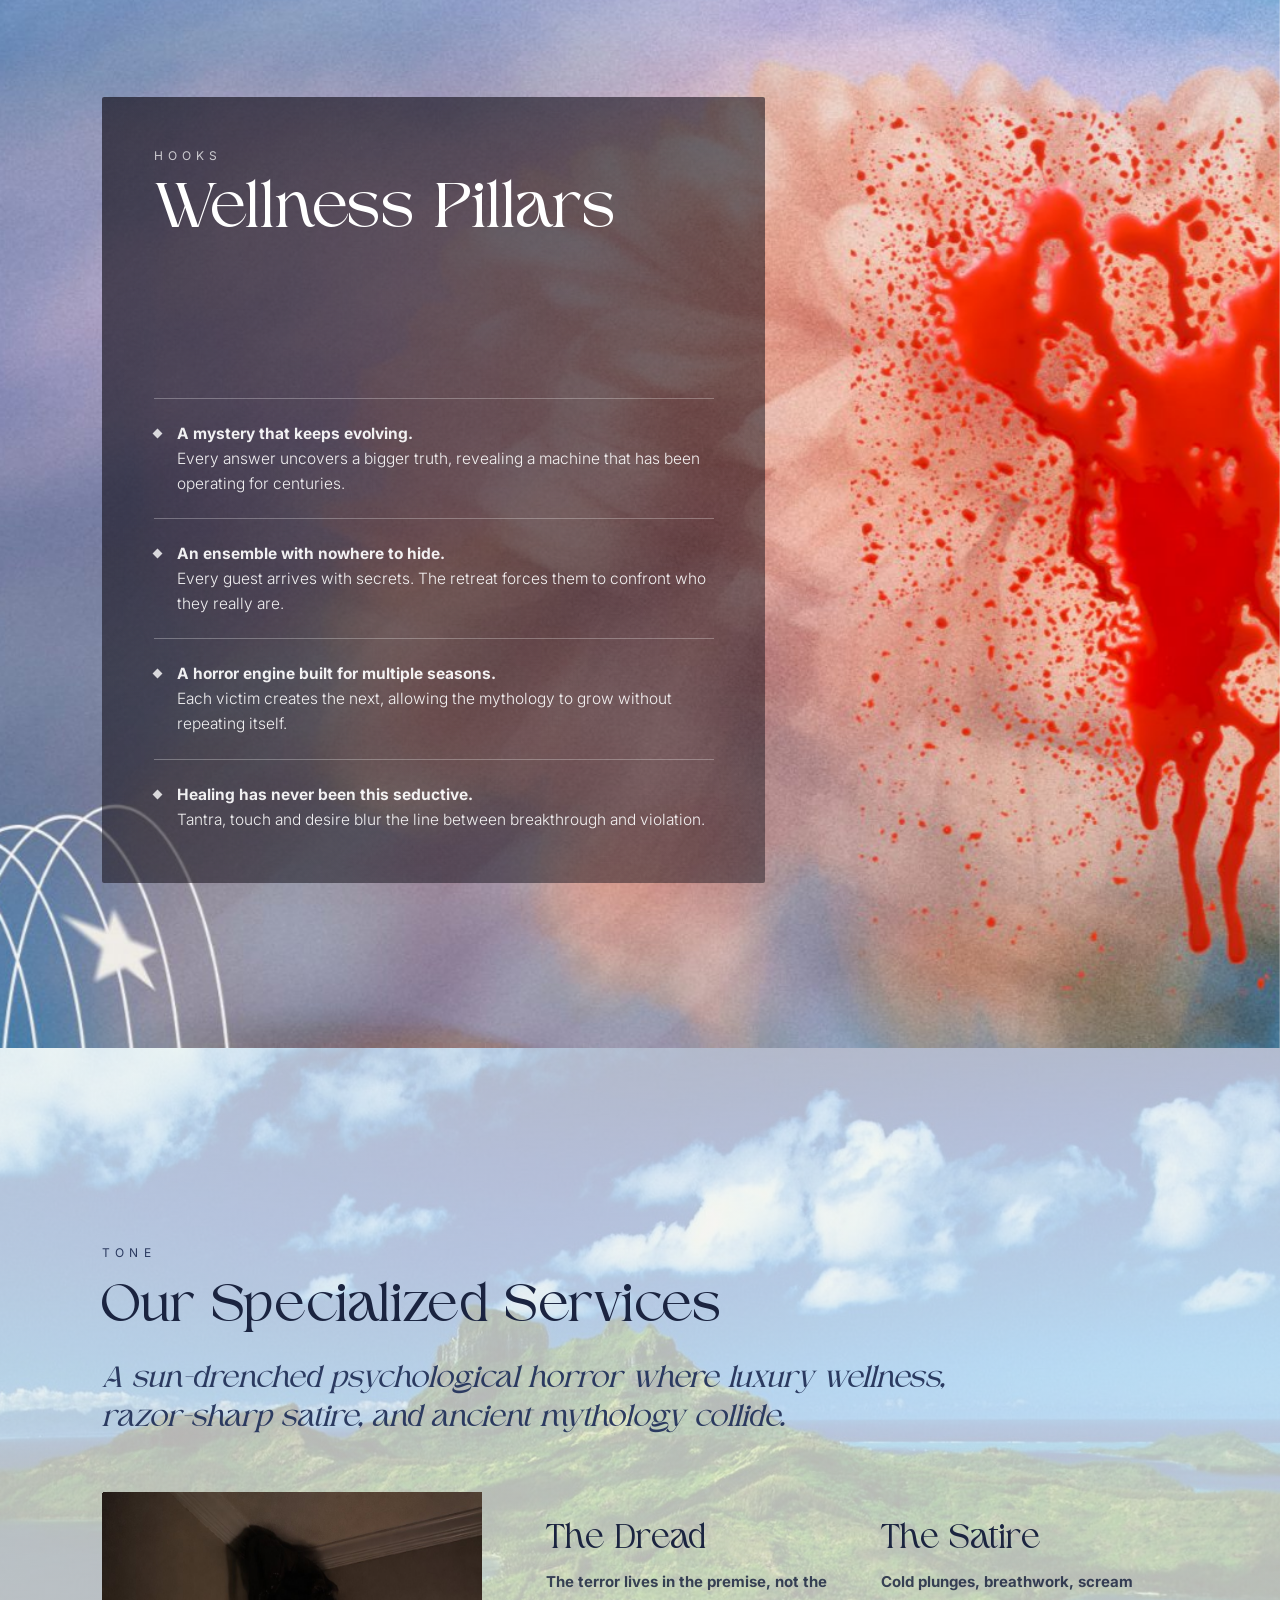
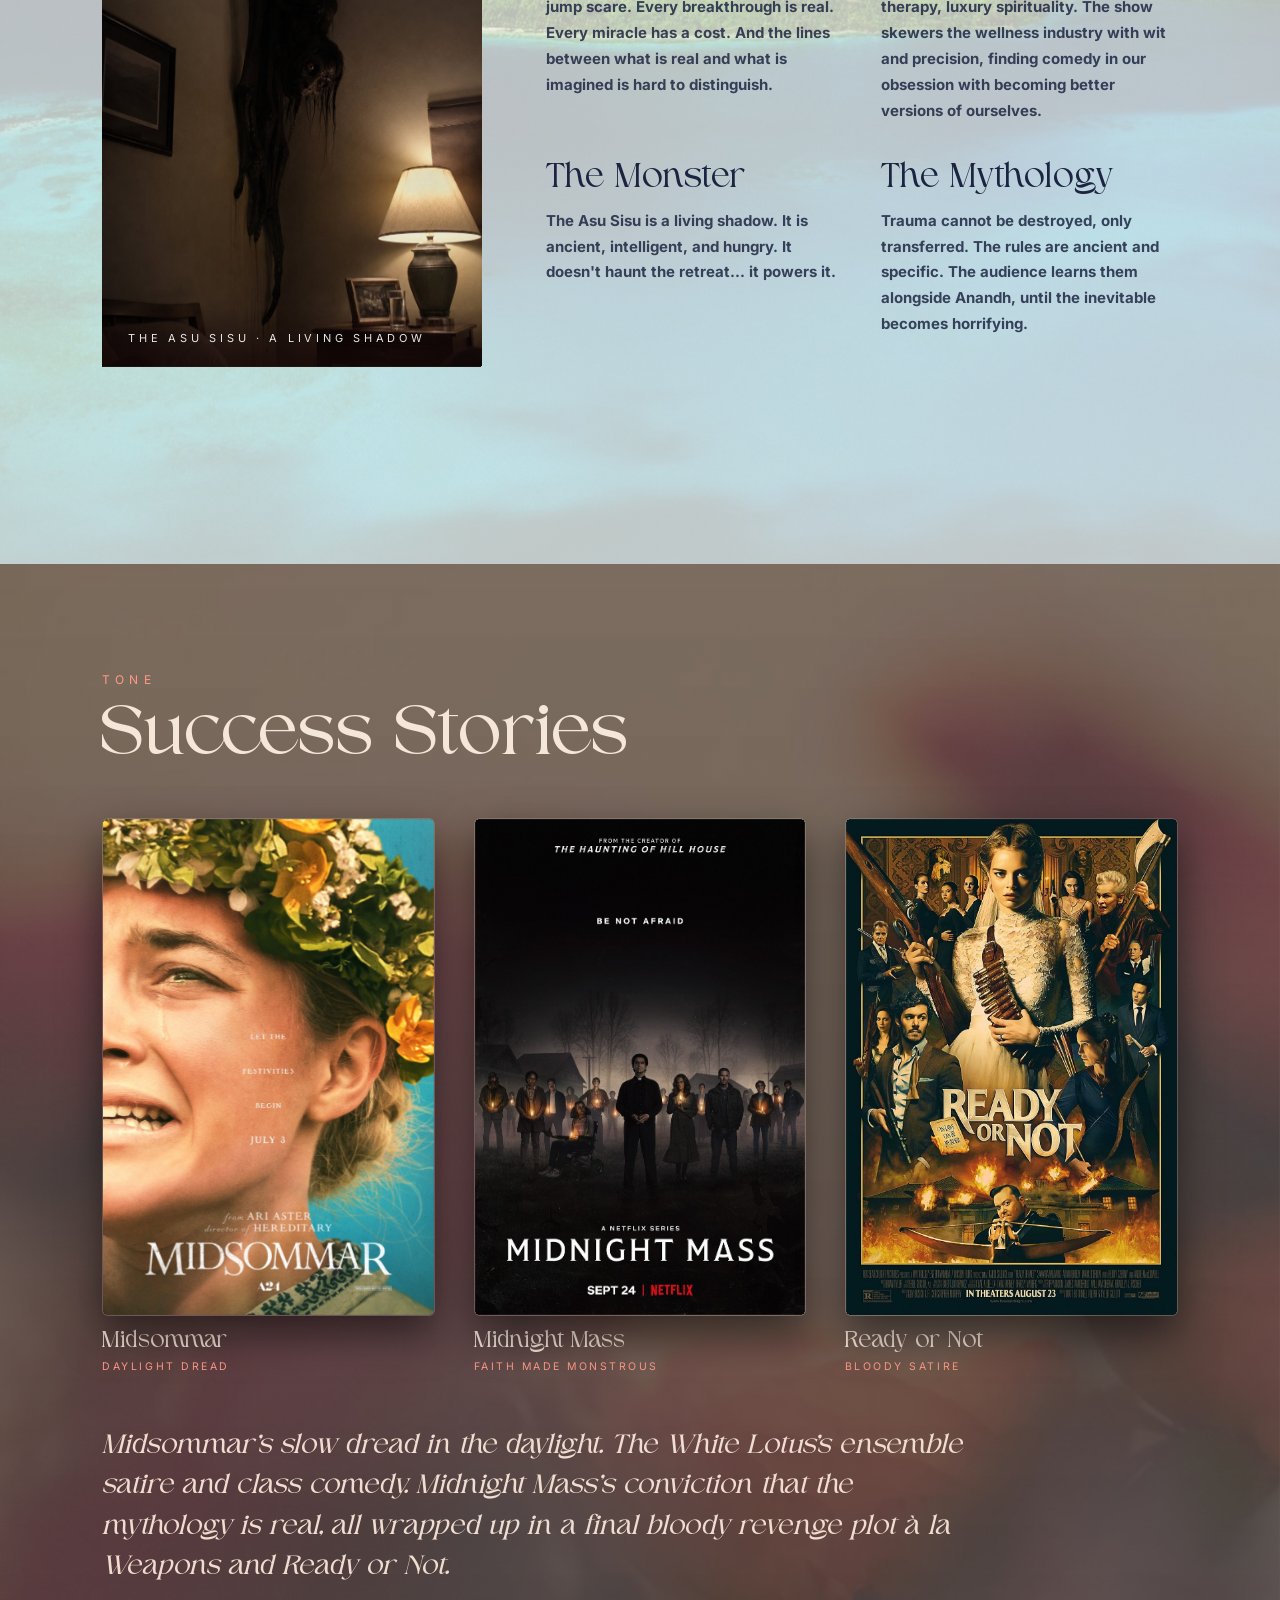
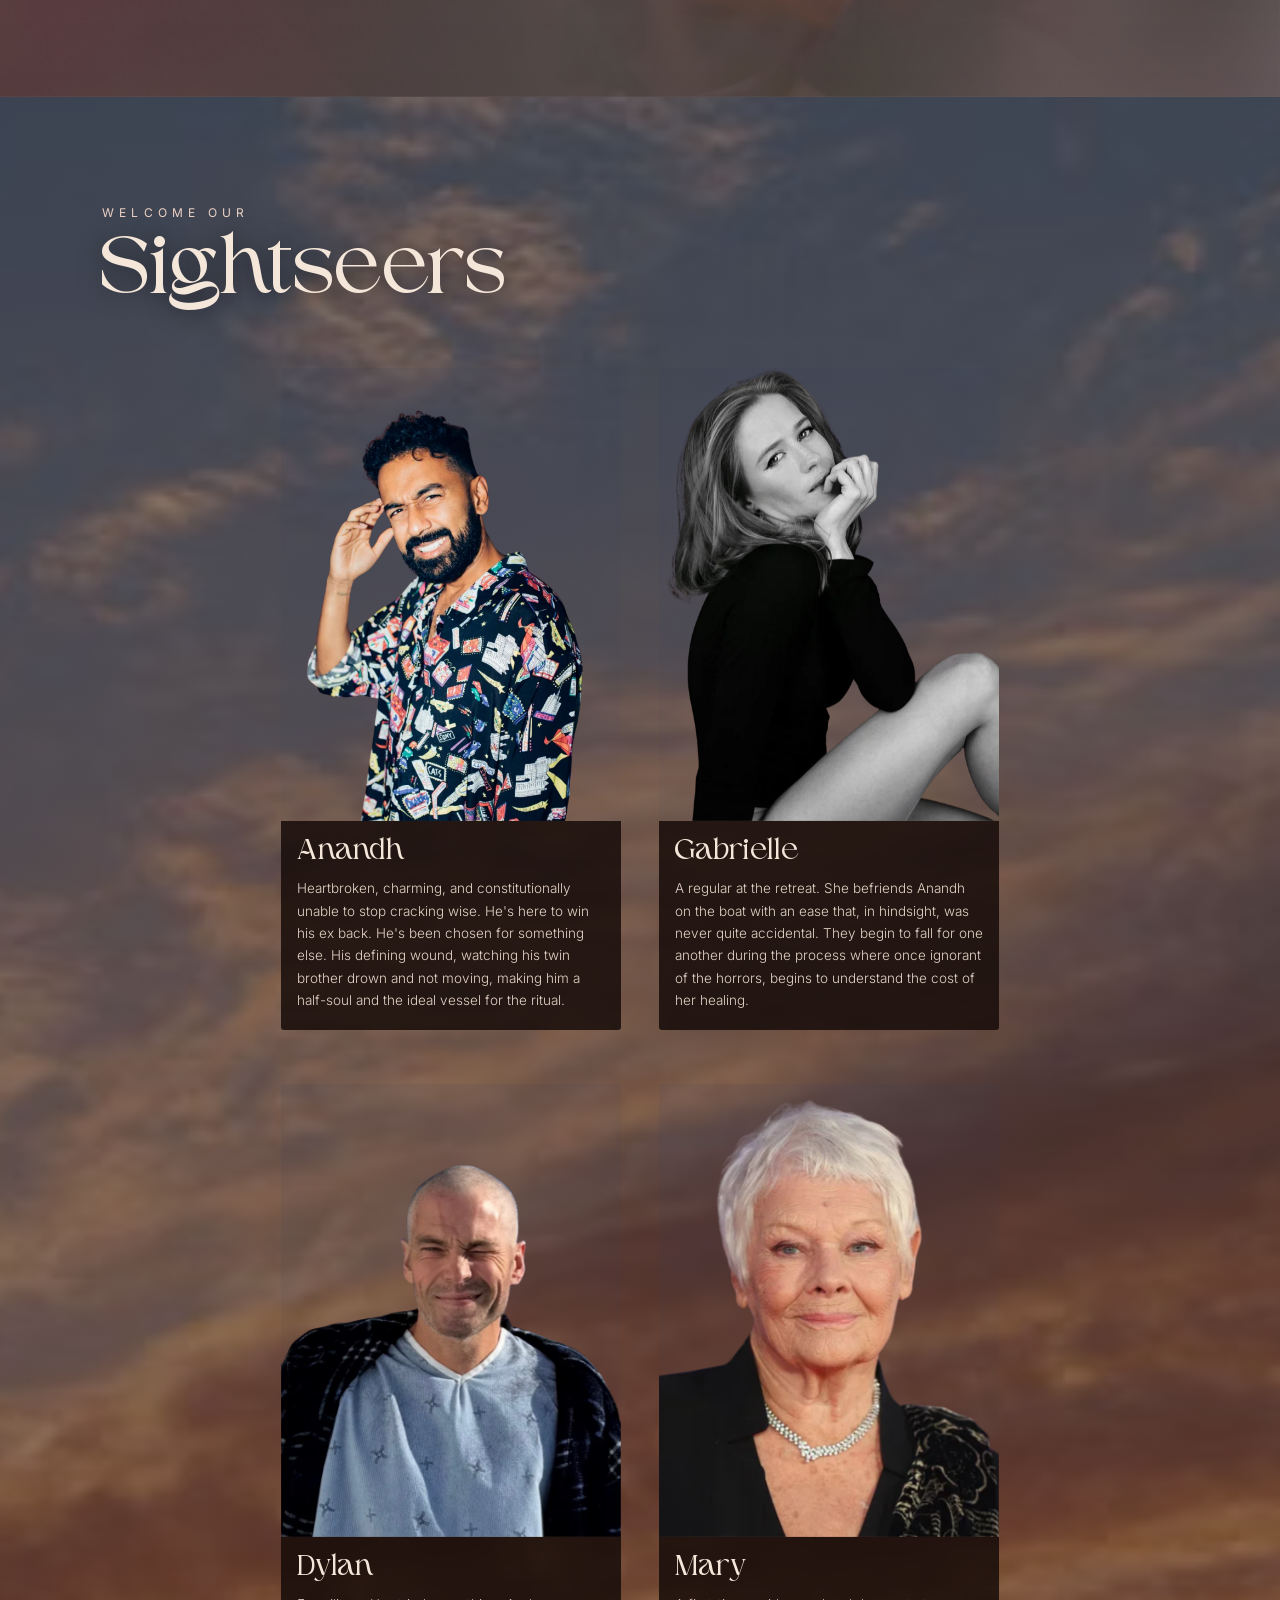
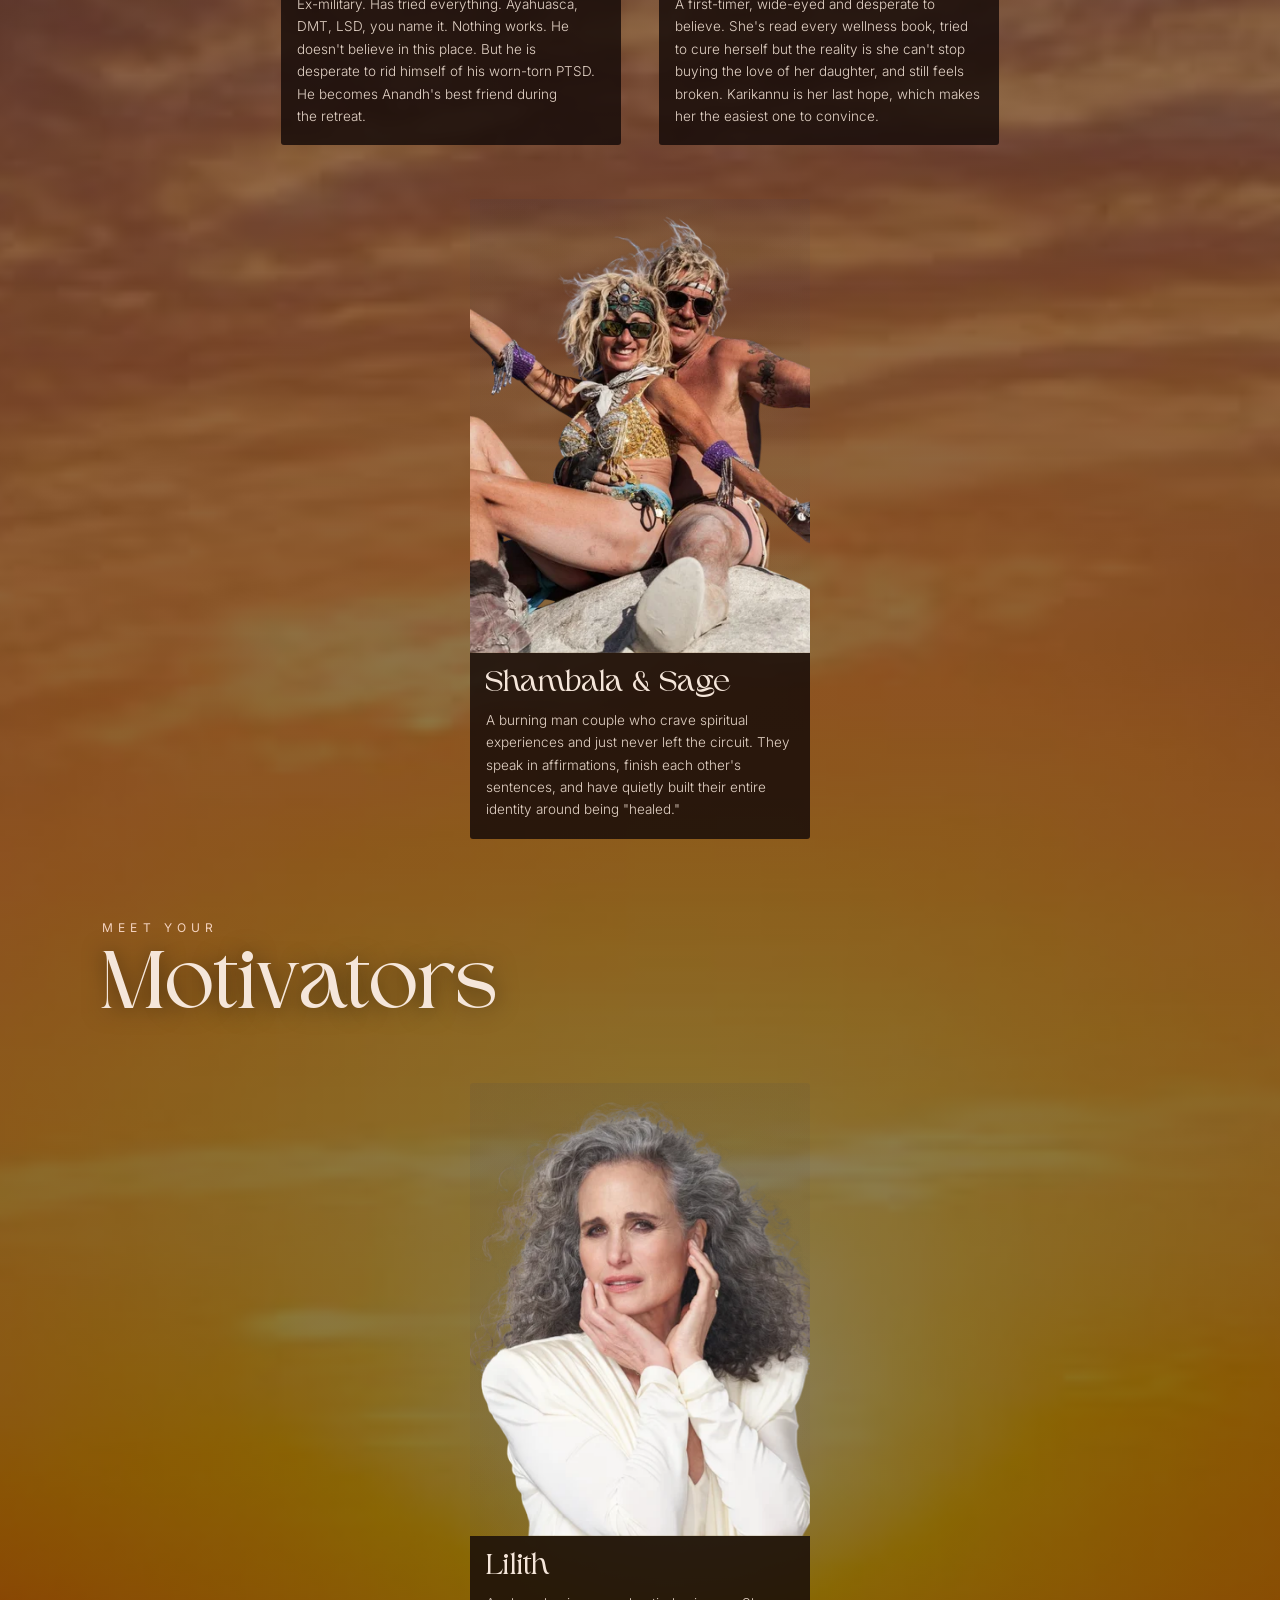
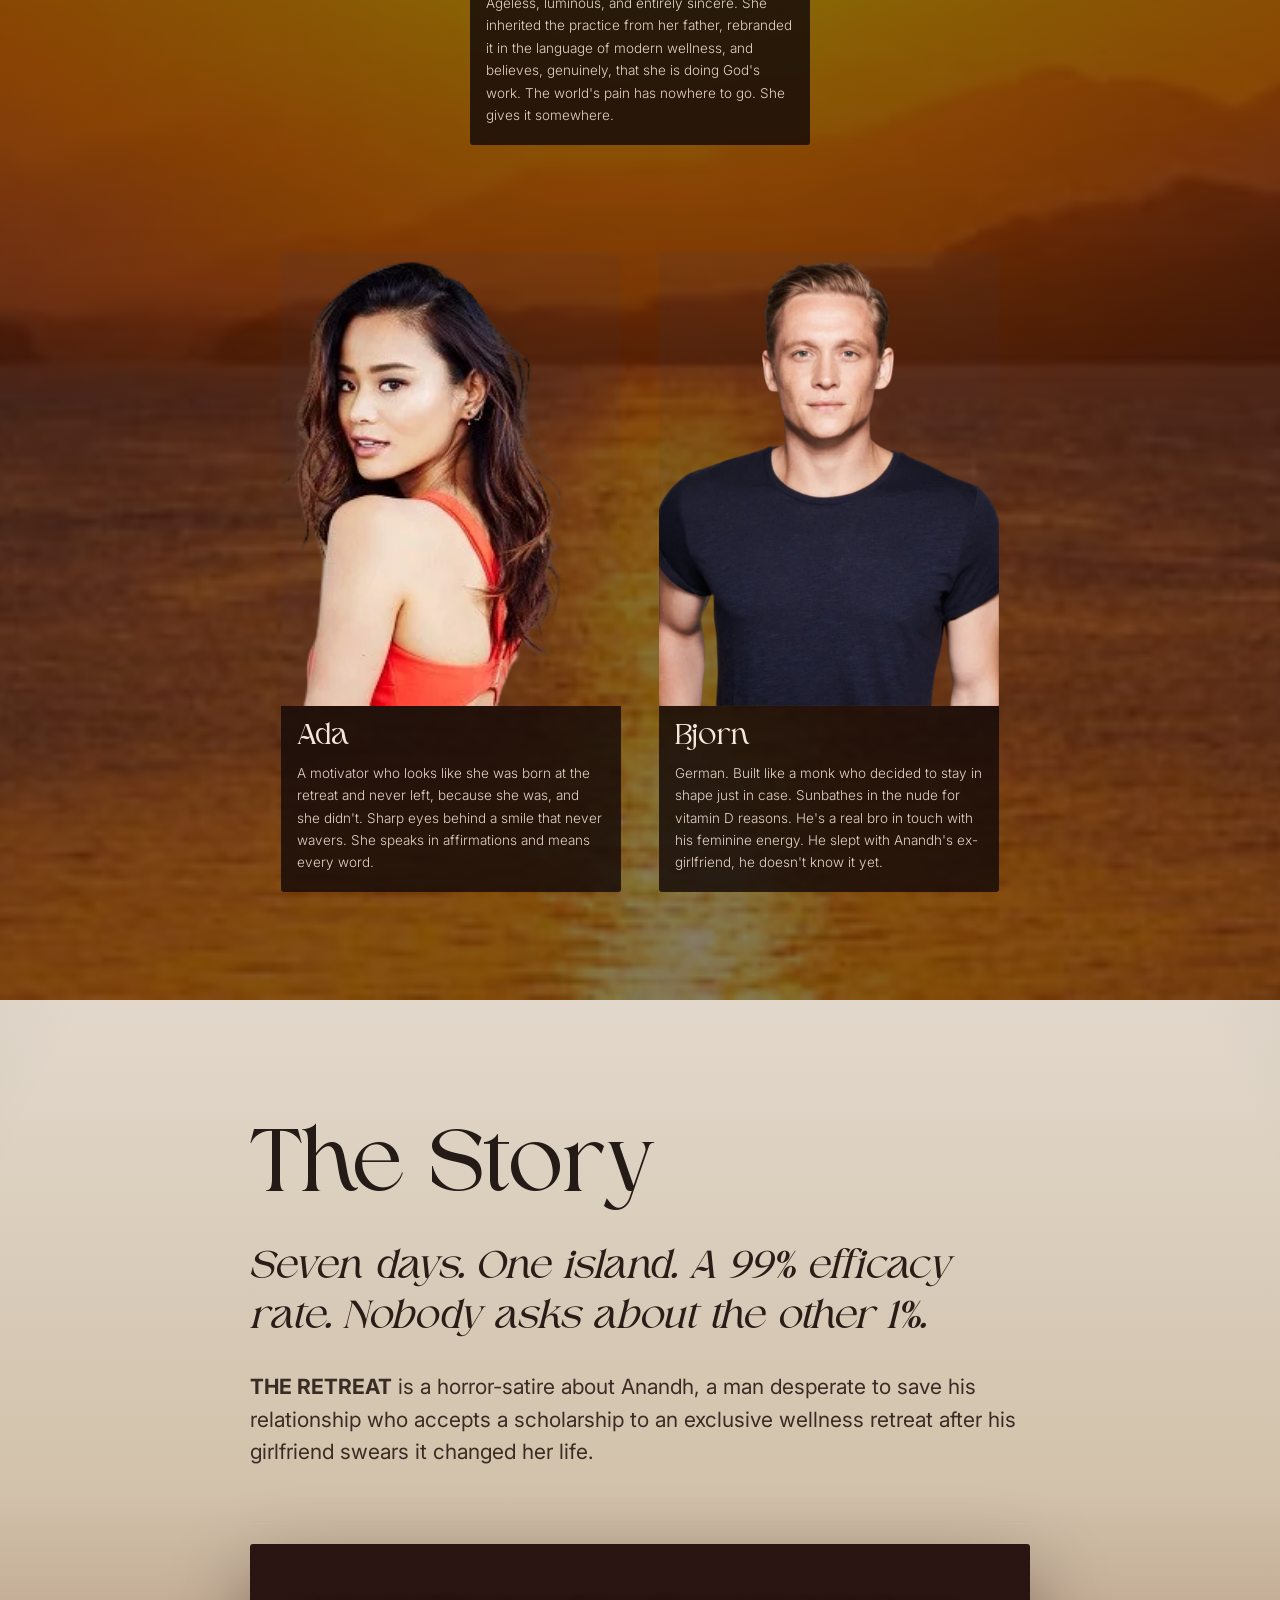
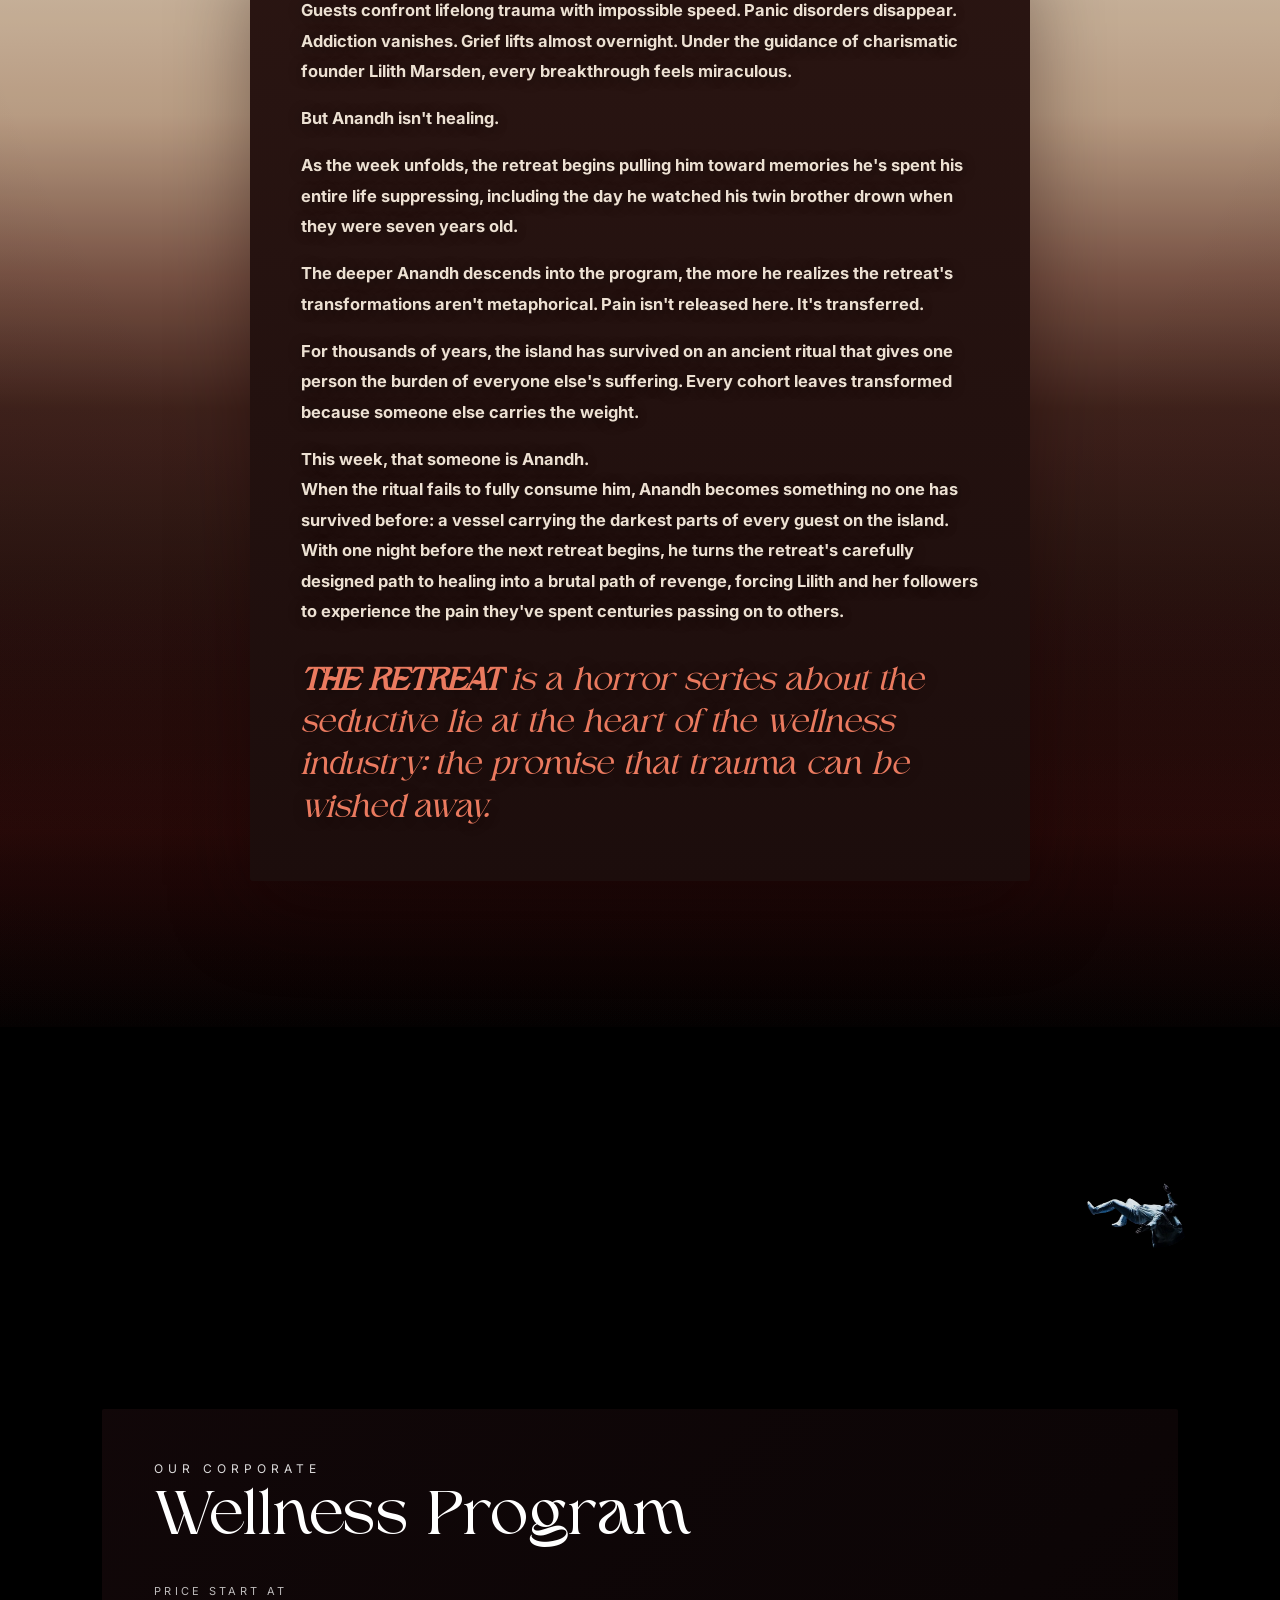
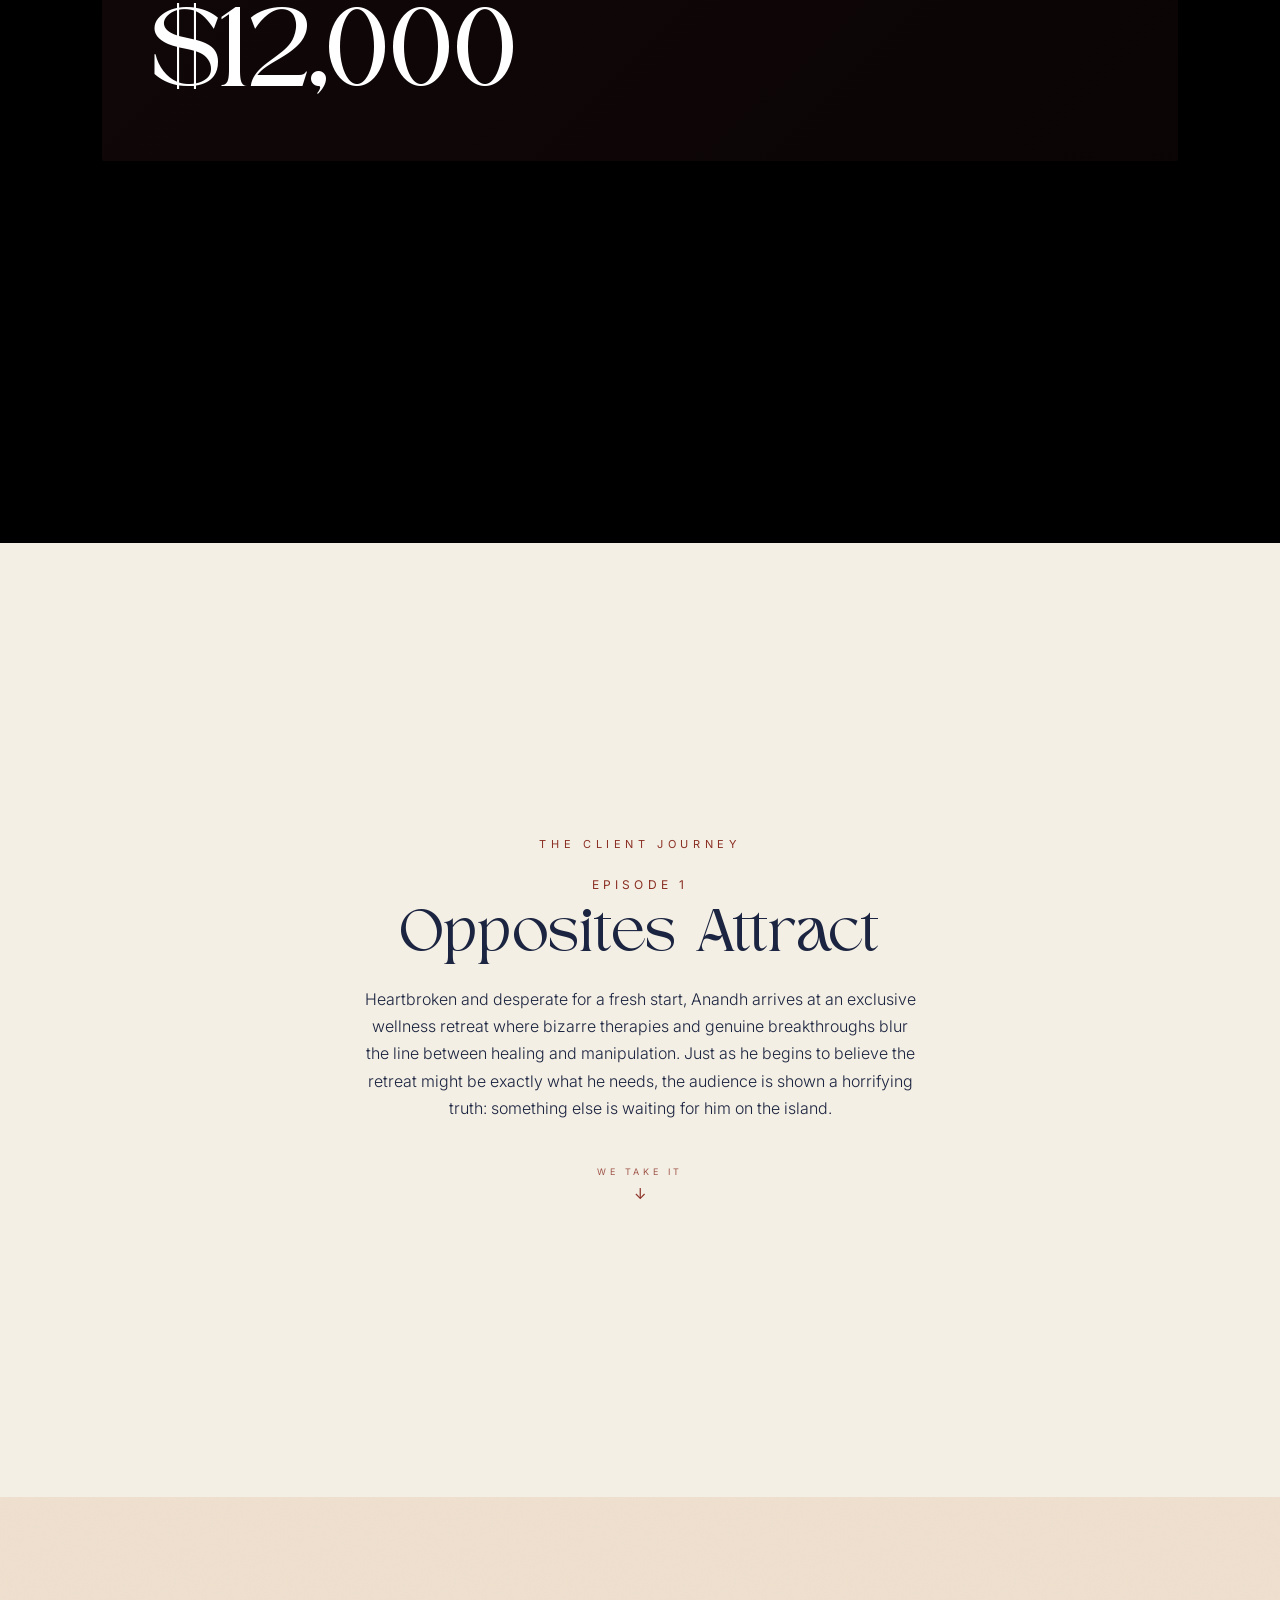
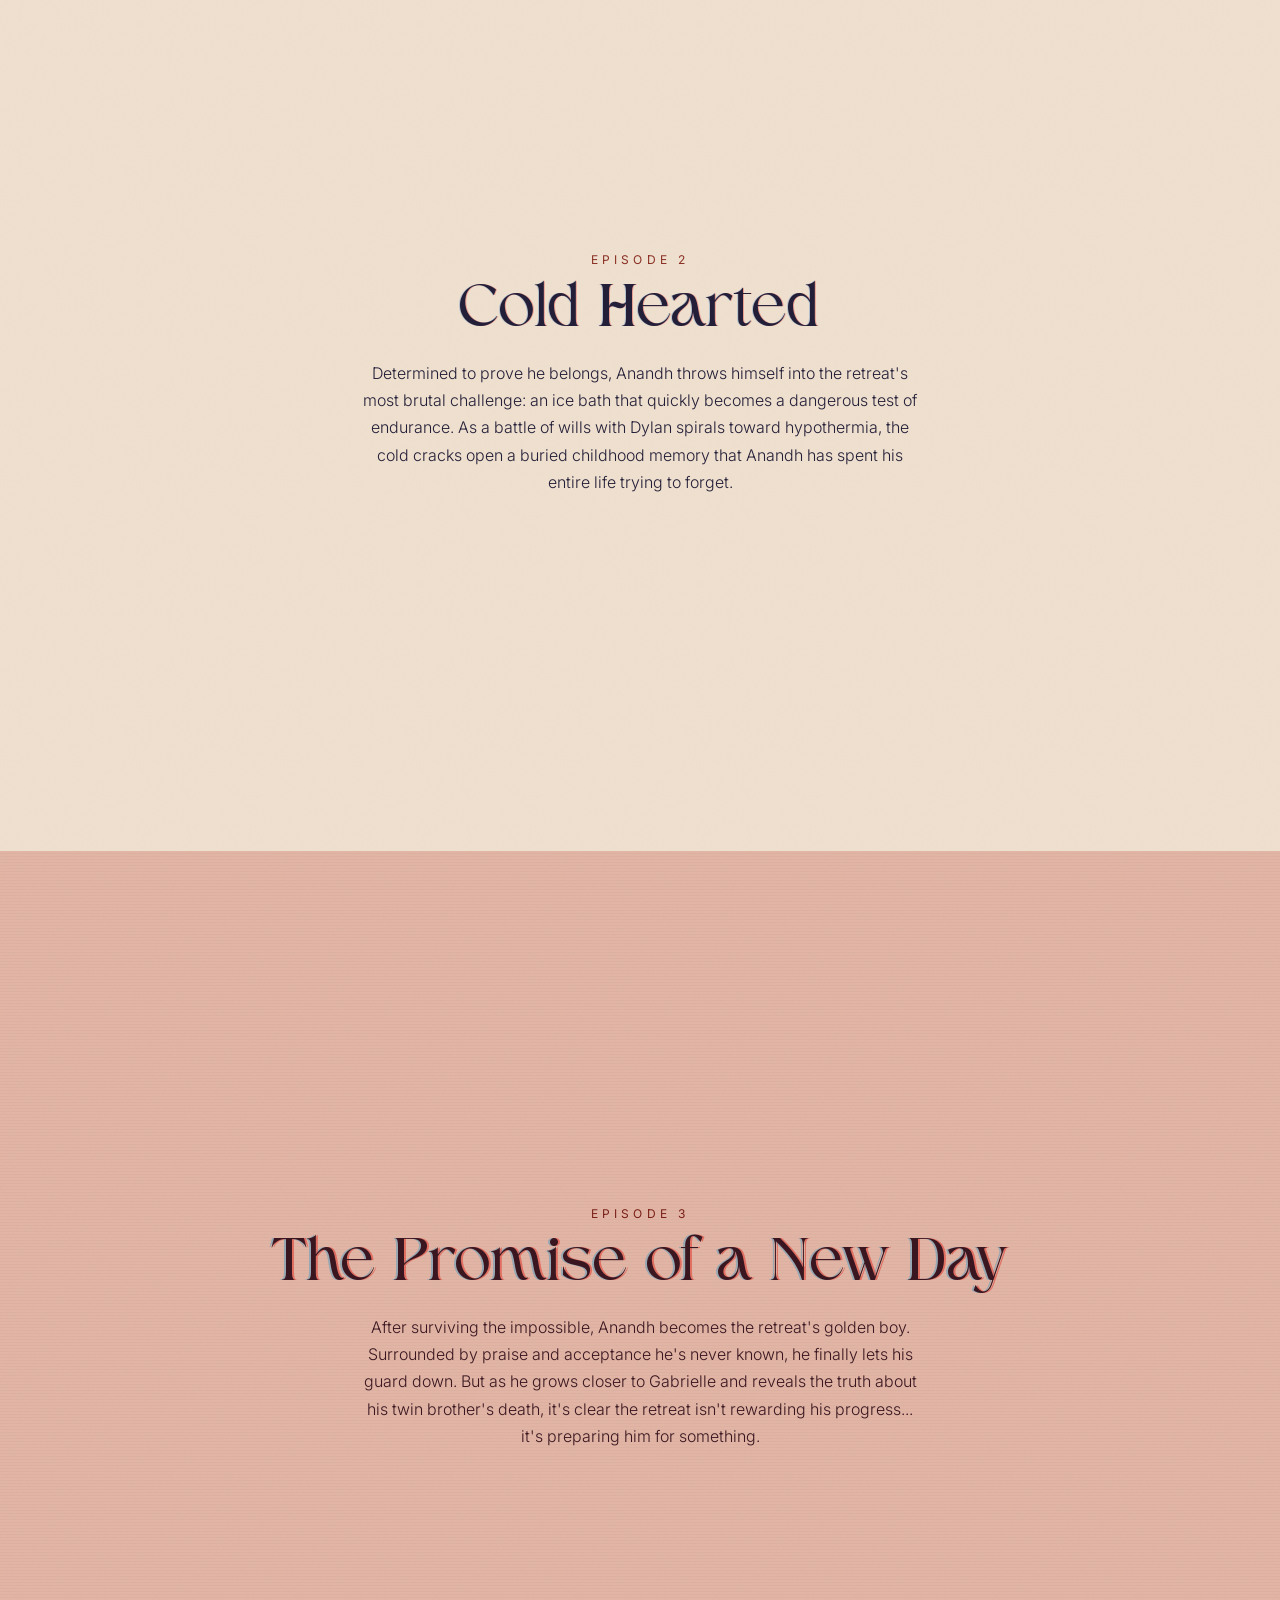
==== commit 333429af: "Remove em dashes from site copy; clean up temporary bisection checkpoints Replaced the 4 em dashes i" ====
--- a/site/index.html
+++ b/site/index.html
@@ -3,8 +3,8 @@
 <head>
 <meta charset="utf-8">
 <meta name="viewport" content="width=device-width, initial-scale=1">
-<title>The Retreat — a horror-wellness satire</title>
-<meta name="description" content="The Retreat: a horror-wellness satire. Karikannu Island promises the cure for trauma — it just needs one guest willing to absorb everyone else's.">
+<title>The Retreat: a horror-wellness satire</title>
+<meta name="description" content="The Retreat: a horror-wellness satire. Karikannu Island promises the cure for trauma. It just needs one guest willing to absorb everyone else's.">
 <link rel="preconnect" href="https://fonts.googleapis.com">
 <link rel="preconnect" href="https://fonts.gstatic.com" crossorigin>
 <link href="https://fonts.googleapis.com/css2?family=Inter:wght@300;400;500;600&display=swap" rel="stylesheet">
@@ -127,7 +127,7 @@
         <div style="font-family:'Inter',sans-serif; font-size:12px; letter-spacing:.42em; text-transform:uppercase; color:var(--accent); margin-bottom:18px;">Series Premise</div>
         <h2 style="font-family:'Higuen',serif; font-weight:500; font-size:clamp(38px,5.4vw,68px); line-height:1; margin:0 0 26px; color:var(--ink);">Our Mission &amp; Vision</h2>
         <div style="font-family:'Inter',sans-serif; font-weight:300; font-size:16px; line-height:1.85; color:var(--ink); opacity:.86; display:flex; flex-direction:column; gap:16px; max-width:600px; text-wrap:pretty;">
-          <p style="margin:0;"><b>Karikannu Retreat is led by Lilith Marsden. The Island is beautiful. The testimonials are real. The transformations are profound. Every guest who passes through its doors leaves measurably, verifiably lighter than they came — all healed of grief, fear, anger, loss.</b></p>
+          <p style="margin:0;"><b>Karikannu Retreat is led by Lilith Marsden. The Island is beautiful. The testimonials are real. The transformations are profound. Every guest who passes through its doors leaves measurably, verifiably lighter than they came, all healed of grief, fear, anger, loss.</b></p>
           <p style="margin:0; font-family:'Higuen',serif; font-style:italic; font-size:22px; line-height:1.4; opacity:1; color:var(--accent);">What the brochure doesn't mention is where the pain actually goes.</p>
           <p style="margin:0;"><b>Anandh, a heartbroken 30-year-old, arrives at Karikannu desperate to win his ex back. What he finds instead is a week of genuine, unsettling transformation. He is changing. So is everyone around him. The problem is that the retreat's ancient Mesopotamian ritual doesn't destroy trauma. It collects it, session by session, breakdown by breakthrough and pours it all into one person. Anandh was chosen before he ever stepped off the boat. By Friday, every guest goes home lighter. Except, he carries what they left behind.</b></p>
           <p style="margin:0;"><br></p>
@@ -361,7 +361,7 @@
       <div style="font-family:'Inter',sans-serif; font-weight:300; font-size:16.5px; line-height:1.85; margin:0 0 20px; color:#ece0d2; text-shadow:0 1px 14px rgba(0,0,0,.45); text-wrap:pretty; background:linear-gradient(180deg, #2a1512 0%, #1c0d0c 100%); padding:clamp(30px,4vw,52px); border-radius:3px; box-shadow:0 30px 80px rgba(20,6,6,.4);">
         <p style="margin:0 0 1em;"><b>Guests confront lifelong trauma with impossible speed. Panic disorders disappear. Addiction vanishes. Grief lifts almost overnight. Under the guidance of charismatic founder Lilith Marsden, every breakthrough feels miraculous.</b></p>
         <p style="margin:0 0 1em;"><b>But Anandh isn't healing.</b></p>
-        <p style="margin:0 0 1em;"><b>As the week unfolds, the retreat begins pulling him toward memories he's spent his entire life suppressing—including the day he watched his twin brother drown when they were seven years old.</b></p>
+        <p style="margin:0 0 1em;"><b>As the week unfolds, the retreat begins pulling him toward memories he's spent his entire life suppressing, including the day he watched his twin brother drown when they were seven years old.</b></p>
         <p style="margin:0 0 1em;"><b>The deeper Anandh descends into the program, the more he realizes the retreat's transformations aren't metaphorical. Pain isn't released here. It's transferred.</b></p>
         <p style="margin:0 0 1em;"><b>For thousands of years, the island has survived on an ancient ritual that gives one person the burden of everyone else's suffering. Every cohort leaves transformed because someone else carries the weight.</b></p>
         <p style="margin:0;"><b>This week, that someone is Anandh.</b></p>
@@ -385,7 +385,7 @@
   </section>
 
   <!-- ░░ 08 · THE CLIENT JOURNEY ░░ -->
-  <!-- EP 1 — pristine -->
+  <!-- EP 1 - pristine -->
   <section data-screen-label="08 · Ep1" style="position:relative; min-height:88vh; display:flex; align-items:center; justify-content:center; padding:clamp(56px,9vh,110px) 8vw; overflow:hidden; background:#f4efe4;">
     <div data-reveal style="position:relative; z-index:3; width:100%; max-width:760px; text-align:center;">
       <div>
@@ -401,7 +401,7 @@
     </div>
   </section>
 
-  <!-- EP 2 — first tremor -->
+  <!-- EP 2 - first tremor -->
   <section data-screen-label="08 · Ep2" style="isolation:isolate; position:relative; min-height:88vh; display:flex; align-items:center; justify-content:center; padding:clamp(56px,9vh,110px) 8vw; overflow:hidden; background:#efe0cf;">
     <div style="position:absolute; inset:0; pointer-events:none; transform:translateZ(0); mix-blend-mode:multiply; opacity:.06; background-image:url(&quot;data:image/svg+xml,%3Csvg xmlns='http://www.w3.org/2000/svg' width='140' height='140'%3E%3Cfilter id='n'%3E%3CfeTurbulence type='fractalNoise' baseFrequency='0.85' numOctaves='2'/%3E%3C/filter%3E%3Crect width='100%25' height='100%25' filter='url(%23n)' opacity='0.55'/%3E%3C/svg%3E&quot;);"></div>
     <div data-reveal style="position:relative; z-index:3; width:100%; max-width:760px; text-align:center;">
@@ -413,7 +413,7 @@
     </div>
   </section>
 
-  <!-- EP 3 — glitch creeps in -->
+  <!-- EP 3 - glitch creeps in -->
   <section data-screen-label="08 · Ep3" style="isolation:isolate; position:relative; min-height:88vh; display:flex; align-items:center; justify-content:center; padding:clamp(56px,9vh,110px) 8vw; overflow:hidden; background:#e3b6a6;">
     <div style="position:absolute; inset:0; pointer-events:none; transform:translateZ(0); mix-blend-mode:multiply; opacity:.1; background-image:url(&quot;data:image/svg+xml,%3Csvg xmlns='http://www.w3.org/2000/svg' width='140' height='140'%3E%3Cfilter id='n'%3E%3CfeTurbulence type='fractalNoise' baseFrequency='0.85' numOctaves='2'/%3E%3C/filter%3E%3Crect width='100%25' height='100%25' filter='url(%23n)' opacity='0.55'/%3E%3C/svg%3E&quot;);"></div>
     <div style="position:absolute; inset:0; pointer-events:none; opacity:.08; background:repeating-linear-gradient(0deg, rgba(0,0,0,.25) 0 1px, transparent 1px 3px);"></div>
@@ -426,7 +426,7 @@
     </div>
   </section>
 
-  <!-- EP 4 — the bleed -->
+  <!-- EP 4 - the bleed -->
   <section data-screen-label="08 · Ep4" style="isolation:isolate; position:relative; min-height:88vh; display:flex; align-items:center; justify-content:center; padding:clamp(56px,9vh,110px) 8vw; overflow:hidden; background:#8a2a24;">
     <div style="position:absolute; inset:0; pointer-events:none; transform:translateZ(0); mix-blend-mode:overlay; opacity:.18; background-image:url(&quot;data:image/svg+xml,%3Csvg xmlns='http://www.w3.org/2000/svg' width='140' height='140'%3E%3Cfilter id='n'%3E%3CfeTurbulence type='fractalNoise' baseFrequency='0.85' numOctaves='2'/%3E%3C/filter%3E%3Crect width='100%25' height='100%25' filter='url(%23n)' opacity='0.55'/%3E%3C/svg%3E&quot;);"></div>
     <div style="position:absolute; inset:0; pointer-events:none; opacity:.16; background:repeating-linear-gradient(0deg, rgba(0,0,0,.3) 0 1px, transparent 1px 3px);"></div>
@@ -439,7 +439,7 @@
     </div>
   </section>
 
-  <!-- EP 5 — coming apart -->
+  <!-- EP 5 - coming apart -->
   <section data-screen-label="08 · Ep5" style="isolation:isolate; position:relative; min-height:88vh; display:flex; align-items:center; justify-content:center; padding:clamp(56px,9vh,110px) 8vw; overflow:hidden; background:#480f0f;">
     <div style="position:absolute; inset:0; pointer-events:none; transform:translateZ(0); mix-blend-mode:overlay; opacity:.28; background-image:url(&quot;data:image/svg+xml,%3Csvg xmlns='http://www.w3.org/2000/svg' width='140' height='140'%3E%3Cfilter id='n'%3E%3CfeTurbulence type='fractalNoise' baseFrequency='0.85' numOctaves='2'/%3E%3C/filter%3E%3Crect width='100%25' height='100%25' filter='url(%23n)' opacity='0.55'/%3E%3C/svg%3E&quot;);"></div>
     <div style="position:absolute; inset:0; pointer-events:none; opacity:.26; background:repeating-linear-gradient(0deg, rgba(0,0,0,.4) 0 1px, transparent 1px 3px);"></div>
@@ -453,7 +453,7 @@
     </div>
   </section>
 
-  <!-- EP 6 — total collapse -->
+  <!-- EP 6 - total collapse -->
   <section data-screen-label="08 · Ep6" style="isolation:isolate; position:relative; min-height:92vh; display:flex; align-items:center; justify-content:center; padding:clamp(56px,9vh,110px) 8vw; overflow:hidden; background:#140406; animation:jflk .9s steps(2,end) infinite;">
     <div style="position:absolute; inset:0; pointer-events:none; transform:translateZ(0); mix-blend-mode:screen; opacity:.4; background-image:url(&quot;data:image/svg+xml,%3Csvg xmlns='http://www.w3.org/2000/svg' width='140' height='140'%3E%3Cfilter id='n'%3E%3CfeTurbulence type='fractalNoise' baseFrequency='0.85' numOctaves='2'/%3E%3C/filter%3E%3Crect width='100%25' height='100%25' filter='url(%23n)' opacity='0.55'/%3E%3C/svg%3E&quot;);"></div>
     <div style="position:absolute; inset:0; pointer-events:none; opacity:.4; background:repeating-linear-gradient(0deg, rgba(0,0,0,.55) 0 1px, transparent 1px 3px);"></div>
--- a/site/css/style.css
+++ b/site/css/style.css
@@ -11,10 +11,15 @@
 html { background: #f6f4f0; overflow-anchor: none; }
 body { margin: 0; overflow-anchor: none; }
 
-/* Prevent hairline seams between stacked full-bleed sections on high-DPI mobile
-   screens (subpixel rounding can leave a fraction-of-a-pixel gap that renders
-   as a visible line). A tiny overlap removes any gap for content to show through. */
-#page > section { margin-bottom: -2px; }
+/* Bisection found this -2px overlap (added to hide a hairline seam between
+   stacked full-bleed sections) is the actual cause of trackpad scroll
+   stickiness: overlapping every section boundary forces the compositor to
+   resolve paint order between adjacent section layers continuously, and
+   trackpad's fine-grained scroll deltas cross far more of those boundaries
+   per second than a mouse wheel's coarse jumps. Removed. If the hairline
+   seam reappears on a high-DPI screen, fix it a different way (e.g. matching
+   background colors at the seam) rather than overlapping layers. */
+#page > section { margin-bottom: 0; }
 
 /* backdrop-filter:blur() panels were replaced sitewide with solid,
    higher-opacity backgrounds (see index.html caption/reveal panels) --
